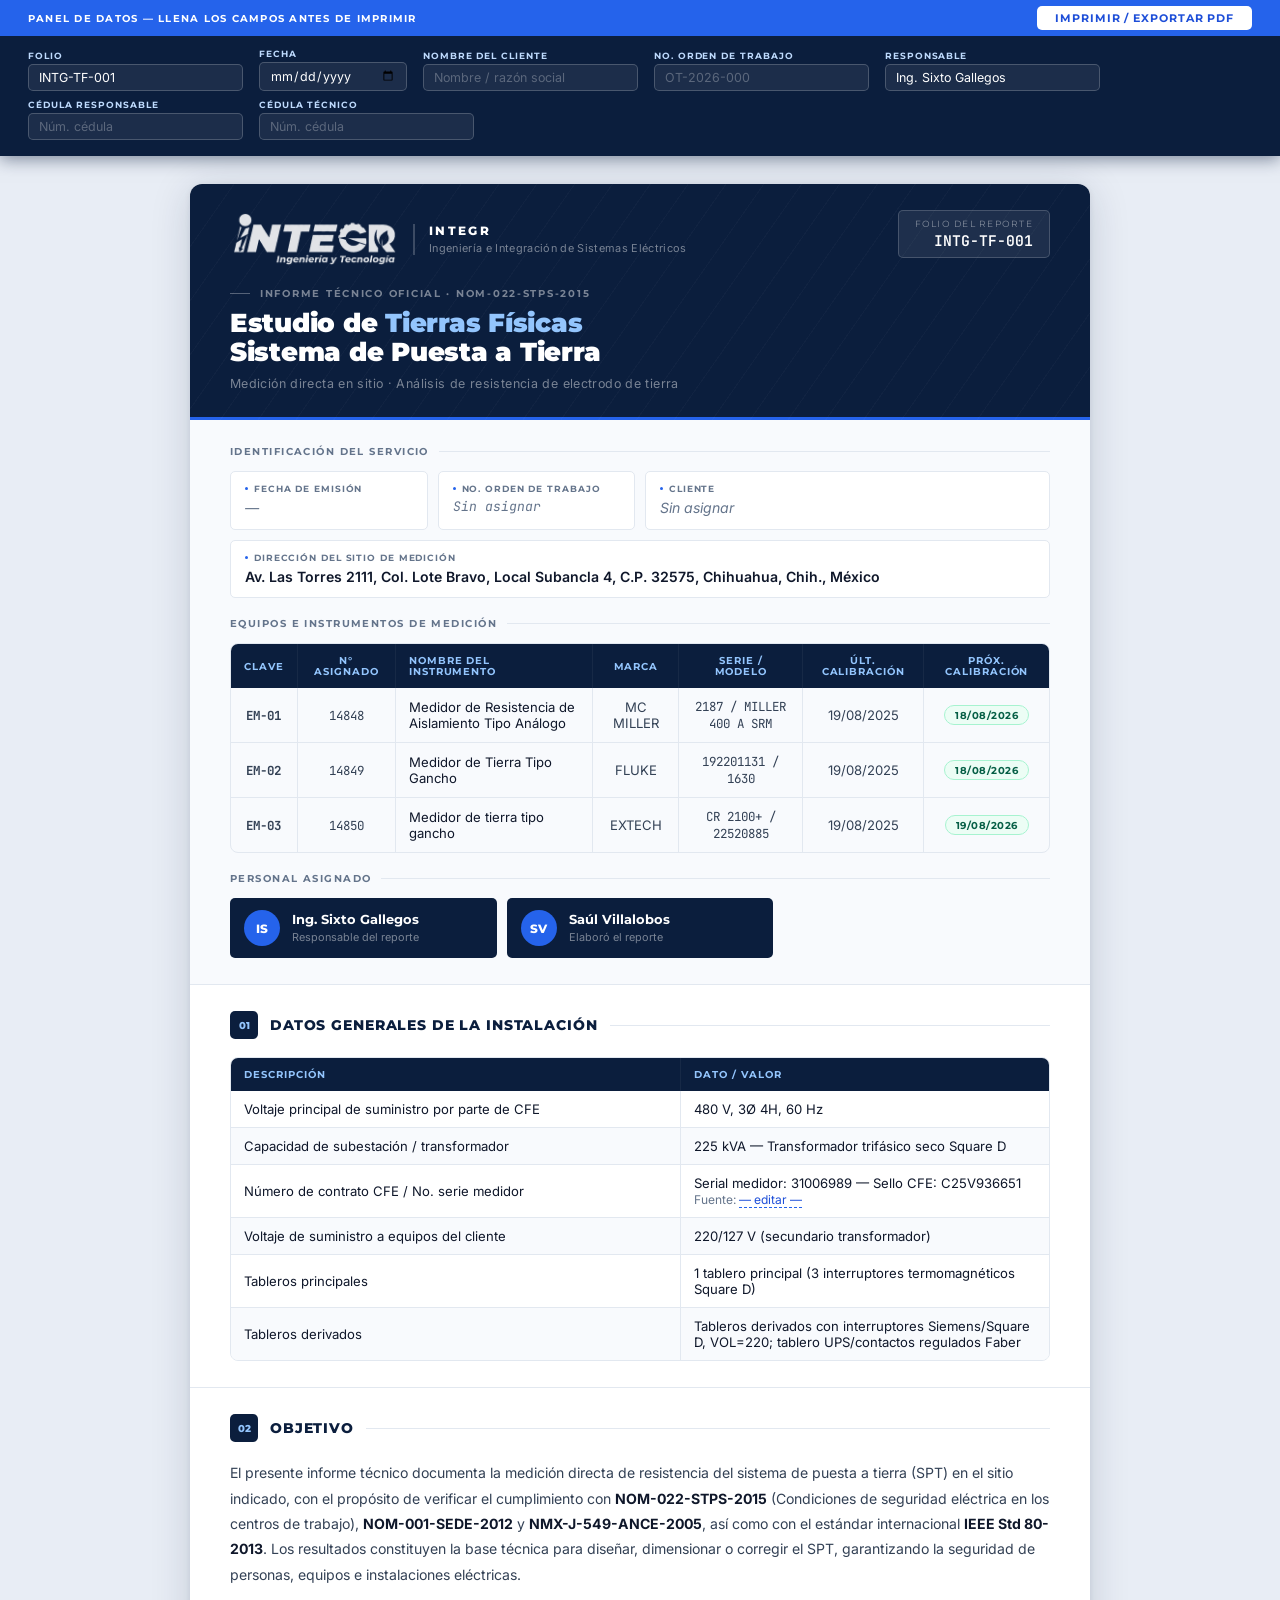
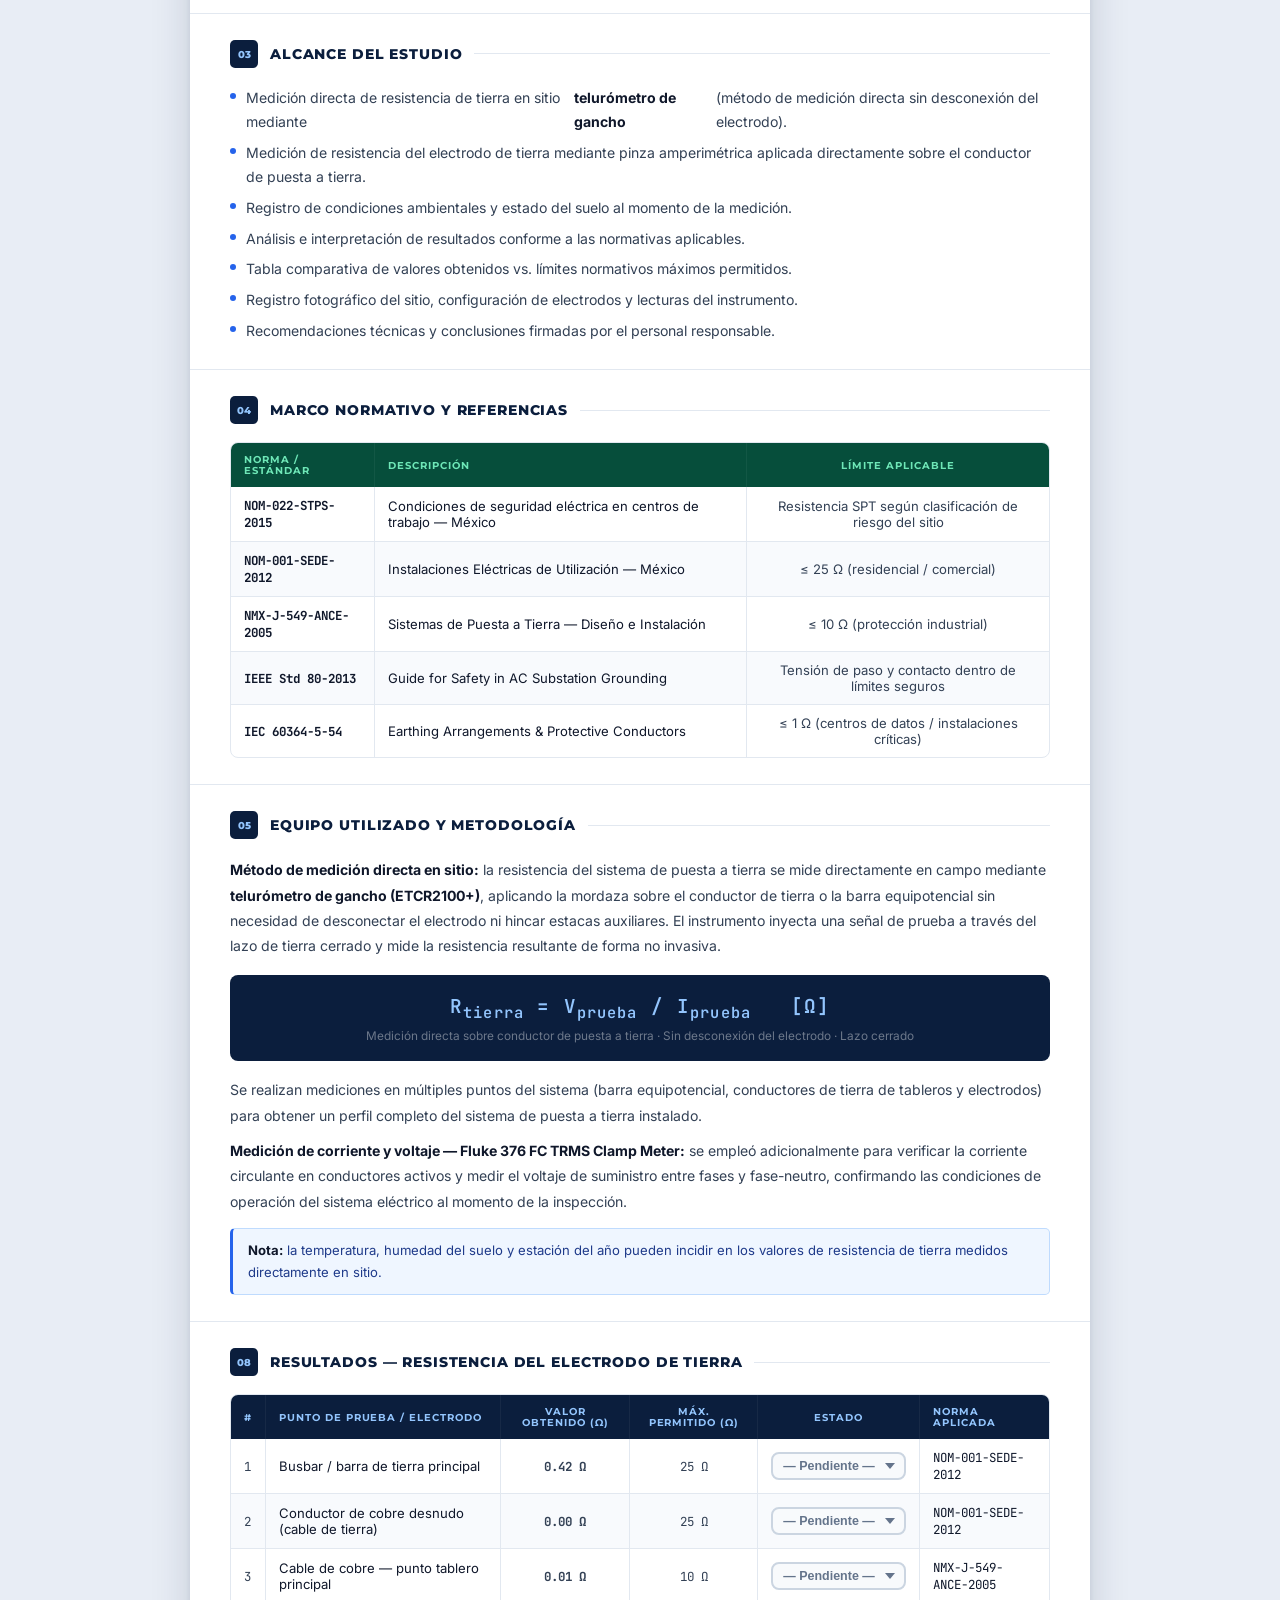
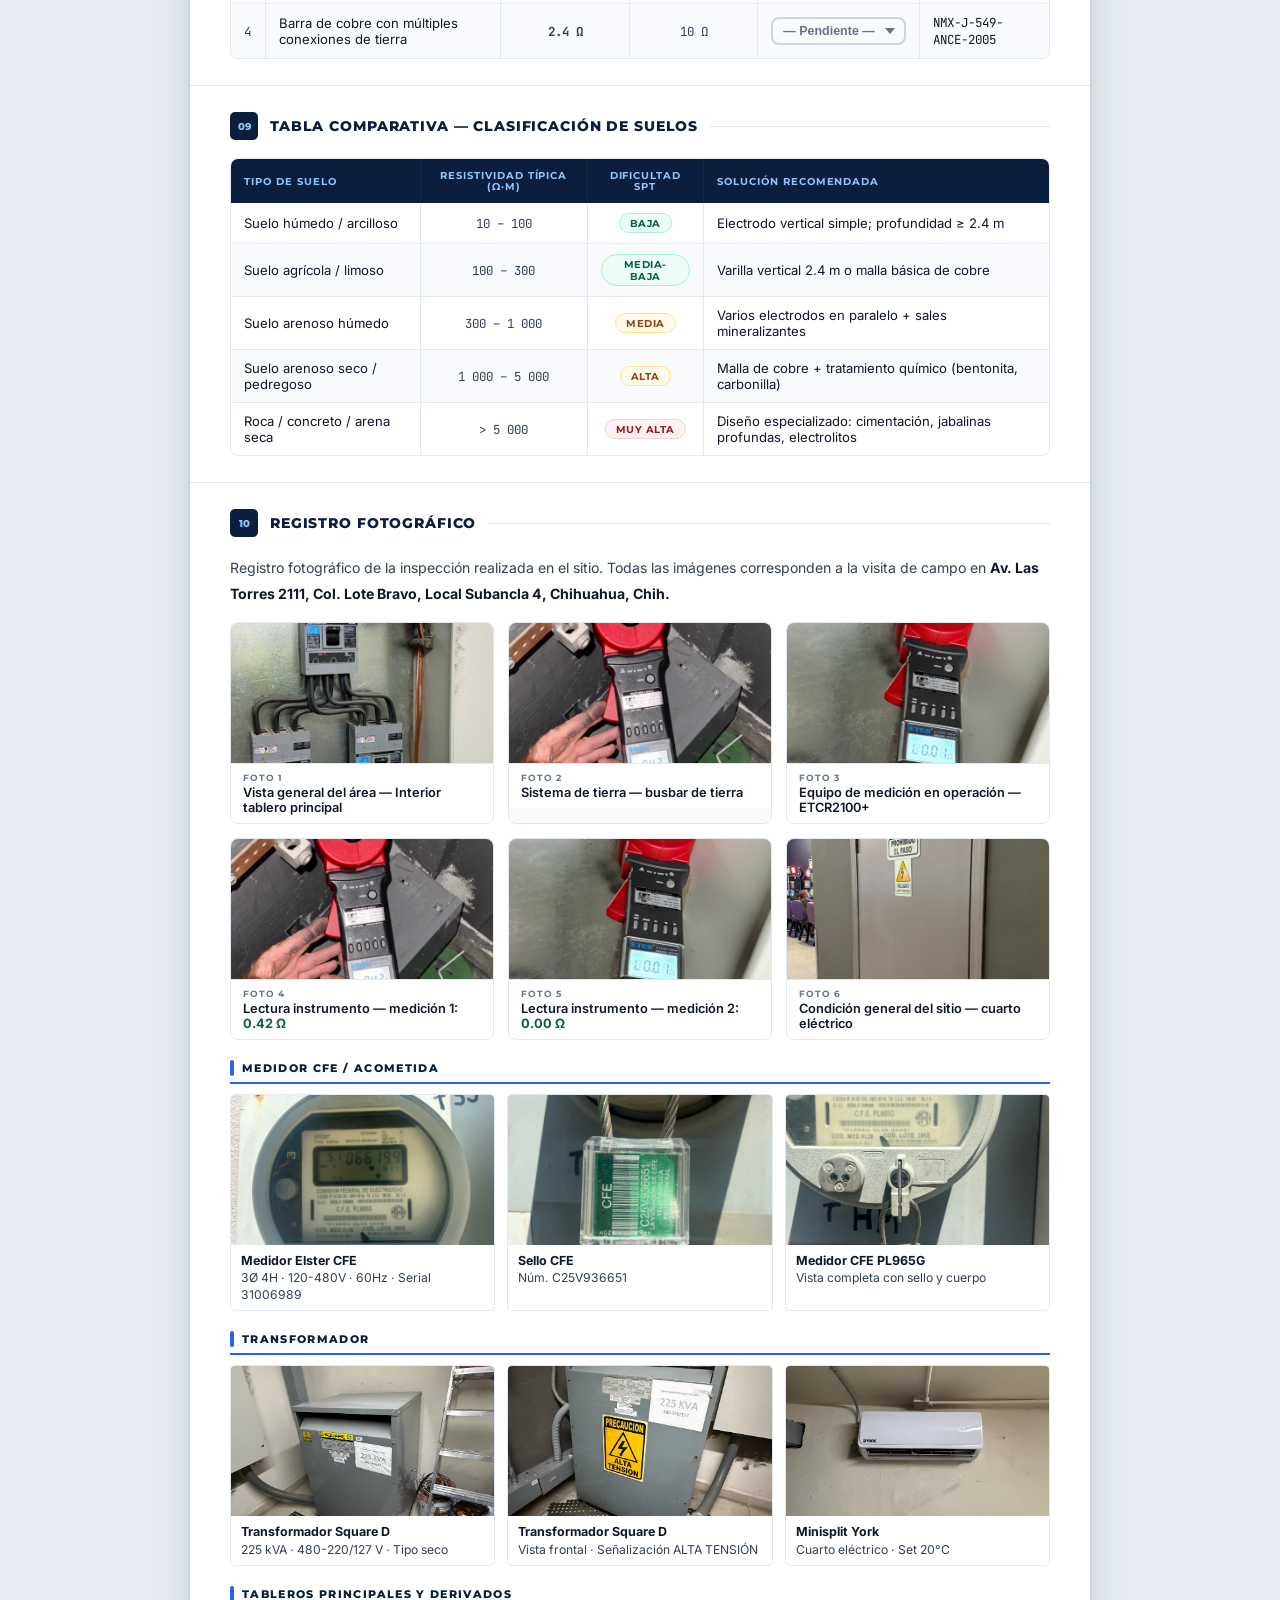
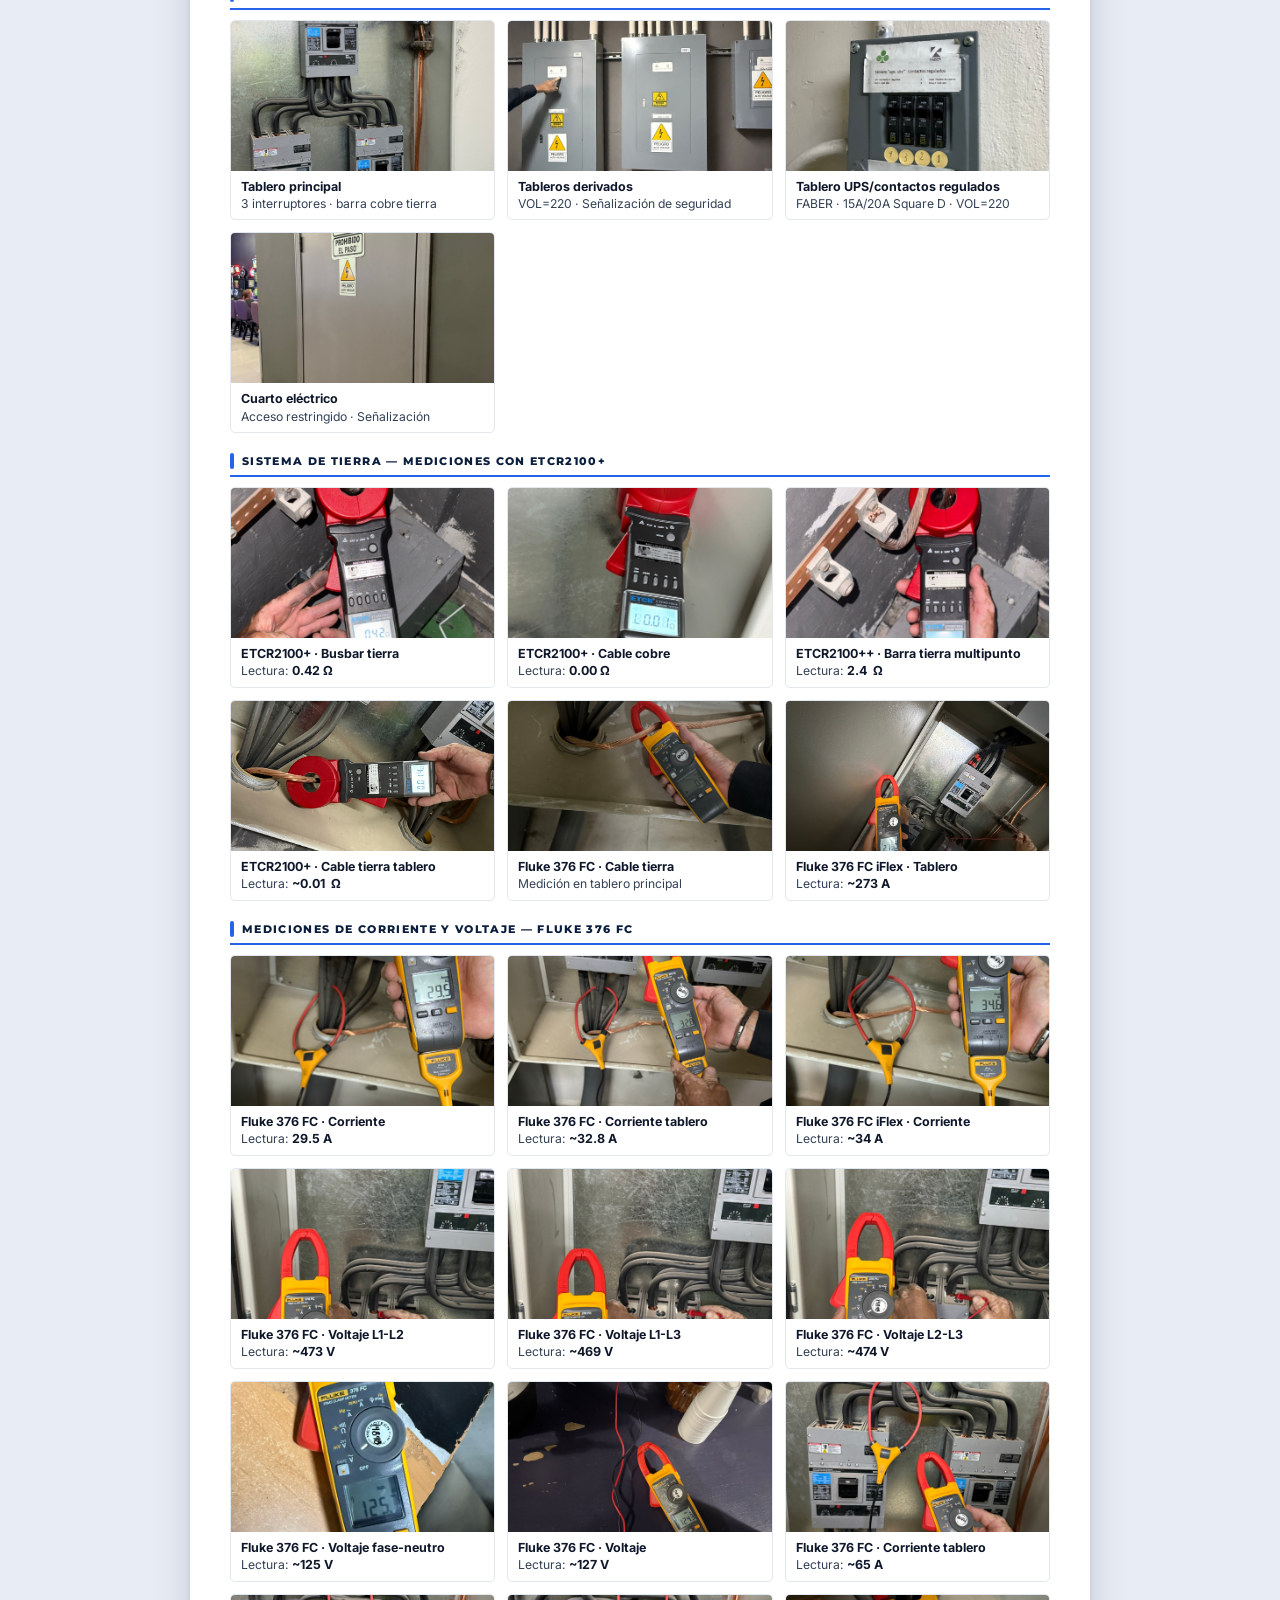
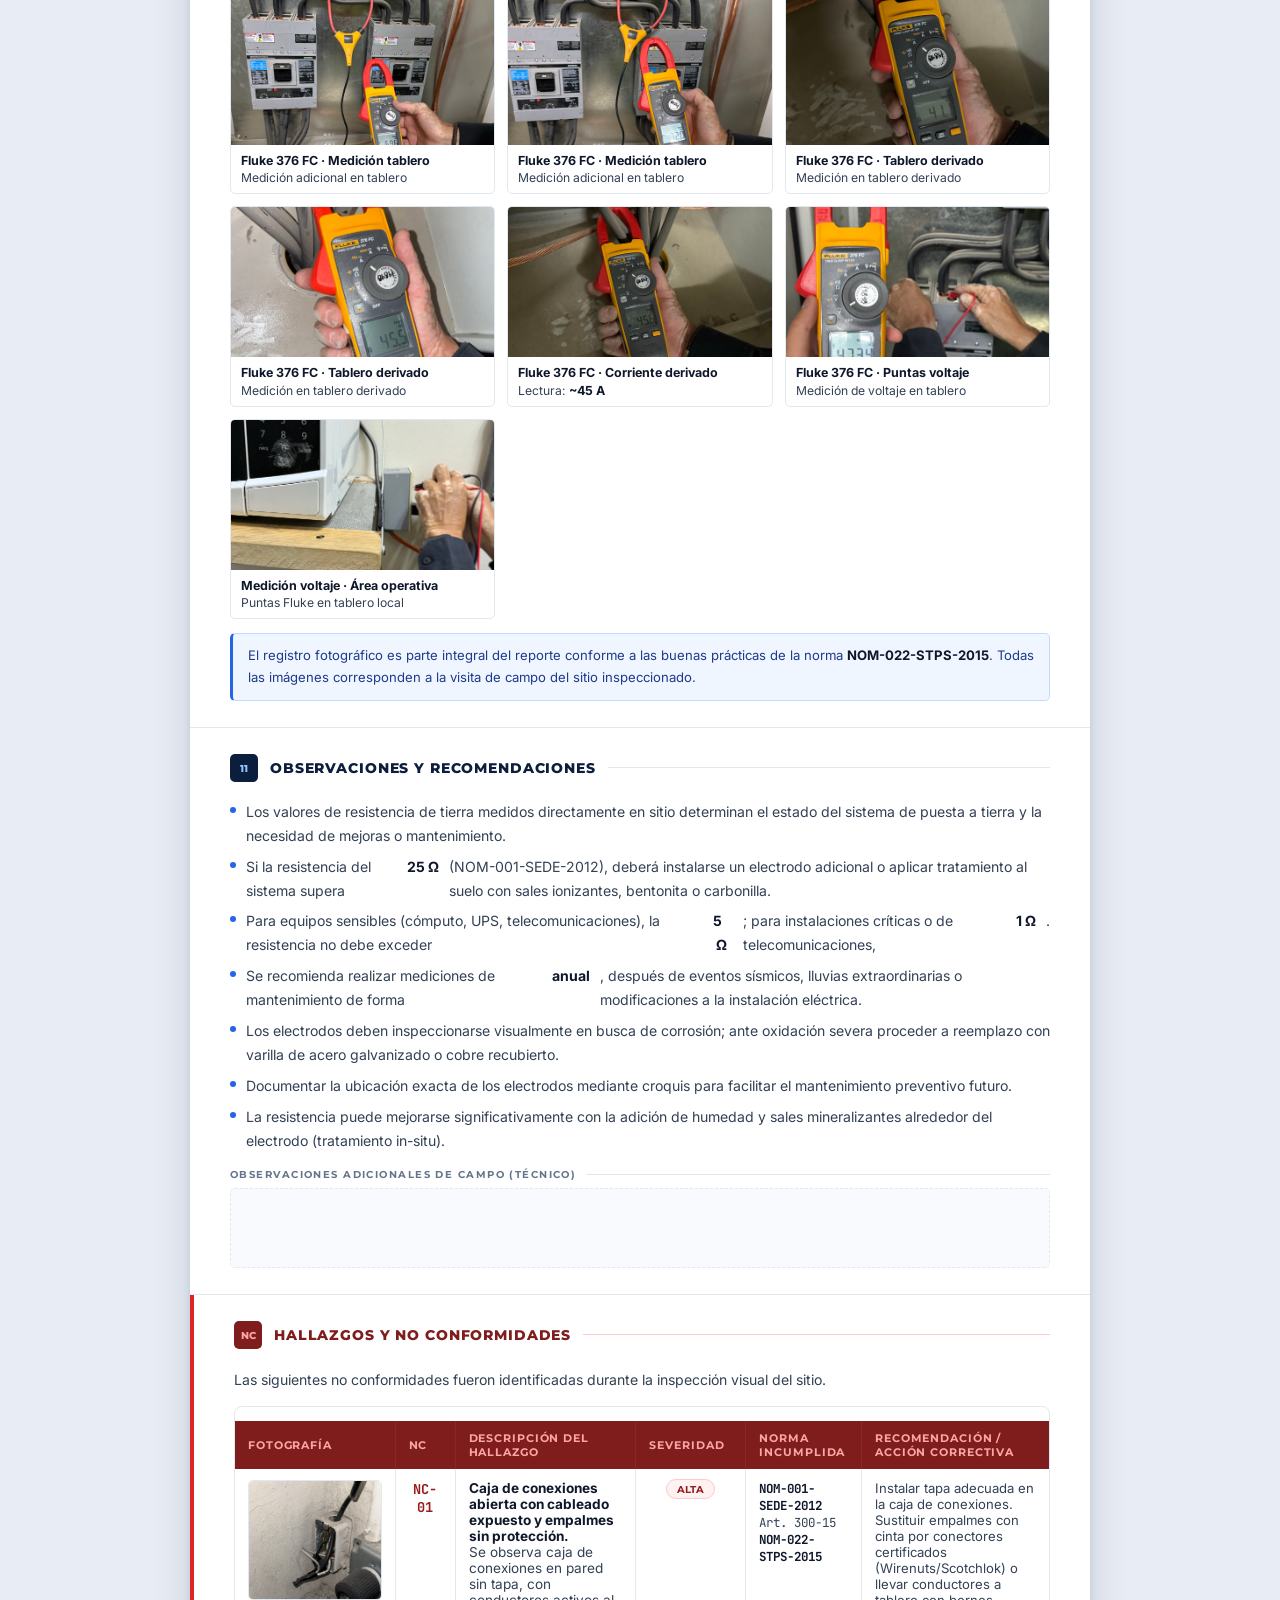
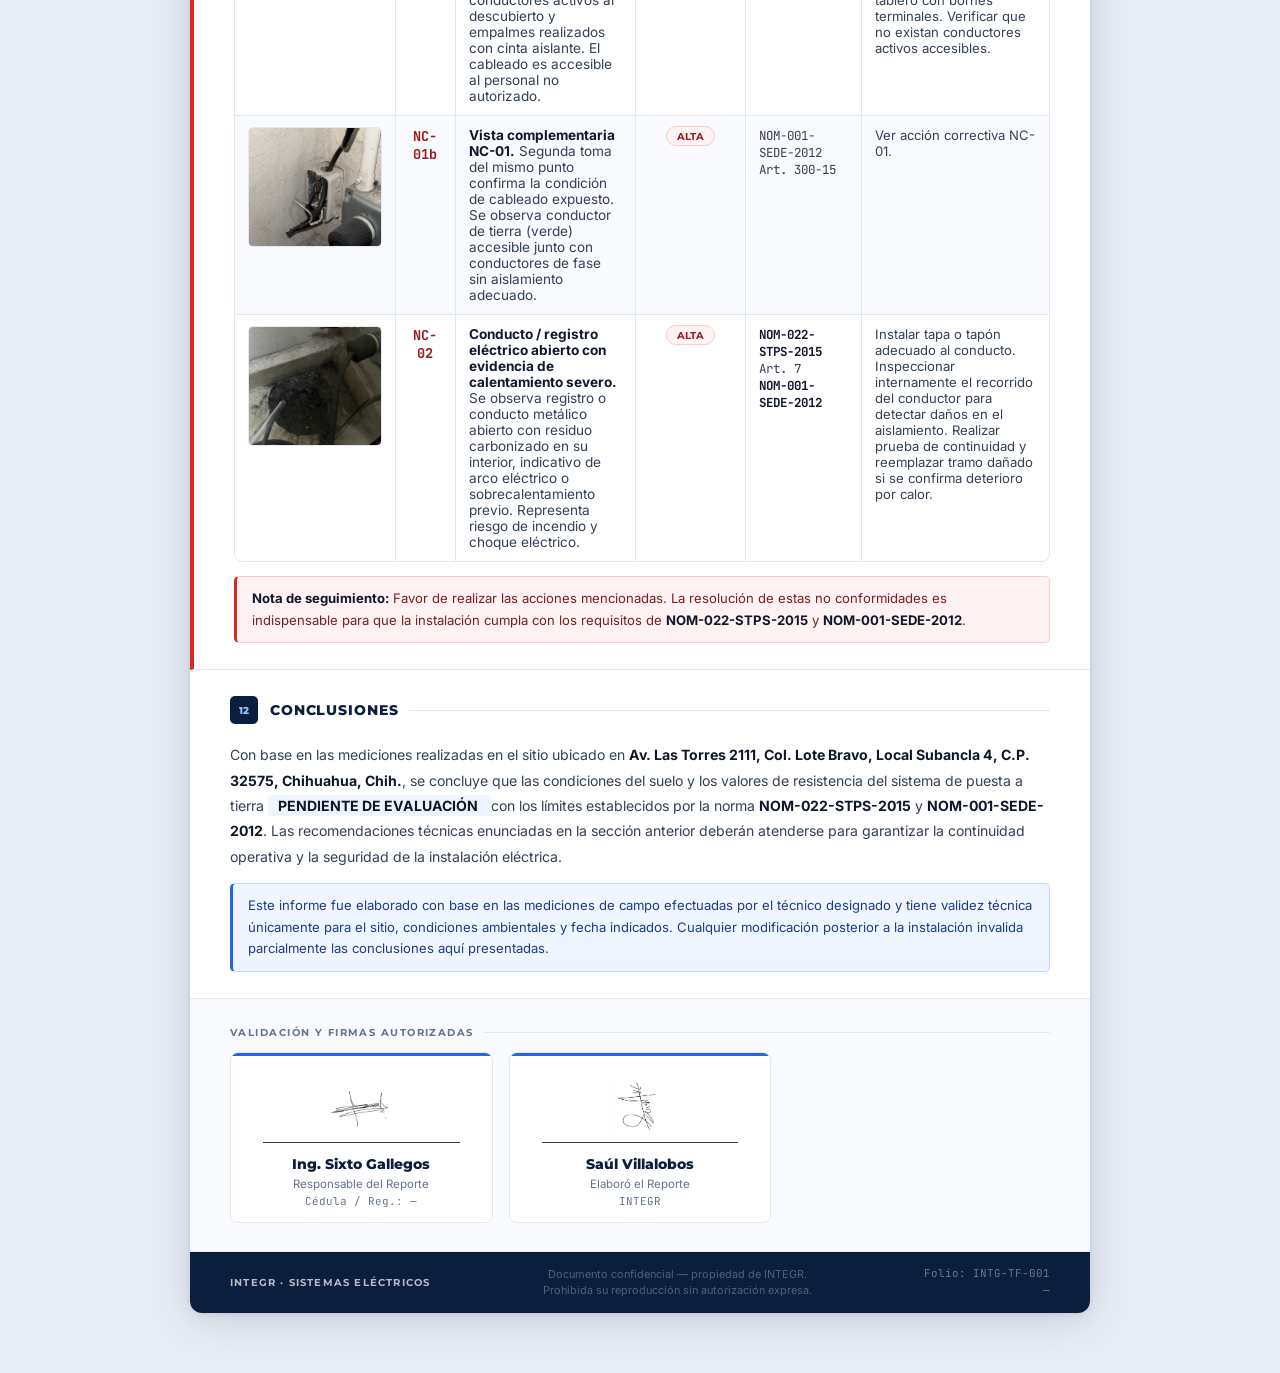
==== reporte_tierras/index.html @ ae34bbff "Subida inicial completa — Reporte Estudio de Tierras Físicas INTG-TF-001 Incluye HTML, CSS, JS, imág" ====
<!DOCTYPE html>
<html lang="es">

<head>
  <meta charset="UTF-8" />
  <meta name="viewport" content="width=device-width, initial-scale=1.0" />
  <title>Reporte — Estudio de Tierras Físicas · INTEGR</title>
  <link rel="preconnect" href="https://fonts.googleapis.com" />
  <link rel="preconnect" href="https://fonts.gstatic.com" crossorigin />
  <link
    href="https://fonts.googleapis.com/css2?family=Inter:wght@300;400;500;600;700&family=Montserrat:wght@500;600;700;800;900&family=JetBrains+Mono:wght@400;500;600&display=swap"
    rel="stylesheet" />

  <style>
    /* ══════════════════════════════════════
       VARIABLES
    ══════════════════════════════════════ */
    :root {
      --navy: #0B1E3D;
      --navy-mid: #152E55;
      --navy-soft: #1E3A6E;
      --blue: #1D4ED8;
      --blue-mid: #2563EB;
      --blue-light: #EFF6FF;
      --blue-border: #BFDBFE;
      --white: #FFFFFF;
      --off: #F8FAFD;
      --border: #E2E8F0;
      --slate: #64748B;
      --slate-dark: #475569;
      --text: #0F172A;
      --text-mid: #334155;
      --green: #065F46;
      --green-bg: #ECFDF5;
      --green-bd: #A7F3D0;
      --red: #991B1B;
      --red-bg: #FEF2F2;
      --red-bd: #FECACA;
      --amber: #92400E;
      --amber-bg: #FFFBEB;
      --amber-bd: #FDE68A;
      --r: 8px;
      --r-sm: 5px;
    }

    *,
    *::before,
    *::after {
      box-sizing: border-box;
      margin: 0;
      padding: 0;
    }

    body {
      font-family: 'Inter', system-ui, sans-serif;
      background: #E8EDF5;
      color: var(--text);
      -webkit-font-smoothing: antialiased;
    }

    /* ══════════════════════════════════════
       PANEL DE EDICIÓN
    ══════════════════════════════════════ */
    #editor-panel {
      background: var(--navy);
      position: sticky;
      top: 0;
      z-index: 200;
      box-shadow: 0 3px 16px rgba(11, 30, 61, .5);
    }

    .ep-bar {
      background: var(--blue-mid);
      padding: 6px 28px;
      display: flex;
      align-items: center;
      justify-content: space-between;
    }

    .ep-bar-label {
      font-family: 'Montserrat', sans-serif;
      font-size: .65rem;
      font-weight: 700;
      letter-spacing: .12em;
      text-transform: uppercase;
      color: #fff;
    }

    #btn-print {
      background: #fff;
      color: var(--blue);
      border: none;
      padding: 5px 18px;
      border-radius: var(--r-sm);
      cursor: pointer;
      font-family: 'Montserrat', sans-serif;
      font-weight: 700;
      font-size: .7rem;
      letter-spacing: .08em;
      text-transform: uppercase;
      transition: opacity .15s;
    }

    #btn-print:hover {
      opacity: .85;
    }

    .ep-body {
      padding: 12px 28px 16px;
      display: flex;
      flex-wrap: wrap;
      gap: 8px 16px;
      align-items: flex-end;
    }

    .ep-group {
      display: flex;
      flex-direction: column;
      gap: 3px;
    }

    .ep-group label {
      font-family: 'Montserrat', sans-serif;
      font-size: .58rem;
      font-weight: 700;
      letter-spacing: .1em;
      text-transform: uppercase;
      color: var(--blue-border);
    }

    .ep-group input,
    .ep-group select {
      background: rgba(255, 255, 255, .07);
      border: 1px solid rgba(255, 255, 255, .2);
      color: #fff;
      border-radius: var(--r-sm);
      padding: 5px 10px;
      font-family: 'Inter', sans-serif;
      font-size: .78rem;
      outline: none;
      transition: border-color .15s;
      min-width: 148px;
    }

    .ep-group input:focus {
      border-color: #93C5FD;
    }

    .ep-group input::placeholder {
      color: rgba(255, 255, 255, .28);
    }

    .ep-group select option {
      background: var(--navy);
      color: #fff;
    }

    /* ══════════════════════════════════════
       DOCUMENTO
    ══════════════════════════════════════ */
    #documento {
      max-width: 900px;
      margin: 28px auto 60px;
      background: var(--white);
      border-radius: 12px;
      box-shadow: 0 6px 40px rgba(11, 30, 61, .16), 0 1px 6px rgba(11, 30, 61, .08);
      overflow: hidden;
    }

    /* ══════════════════════════════════════
       HEADER
    ══════════════════════════════════════ */
    .doc-header {
      background: var(--navy);
      position: relative;
      overflow: hidden;
    }

    .doc-header::before {
      content: '';
      position: absolute;
      inset: 0;
      background-image: repeating-linear-gradient(-55deg, transparent, transparent 30px,
          rgba(255, 255, 255, .025) 30px, rgba(255, 255, 255, .025) 31px);
      pointer-events: none;
    }

    .hdr-top {
      padding: 26px 40px 0;
      display: flex;
      align-items: flex-start;
      justify-content: space-between;
      position: relative;
      z-index: 1;
    }

    .hdr-brand {
      display: flex;
      align-items: center;
      gap: 14px;
    }

    .hdr-brand img {
      height: 58px;
      object-fit: contain;
      filter: brightness(0) invert(1);
      opacity: .95;
    }

    .hdr-brand-text {
      border-left: 2px solid rgba(255, 255, 255, .2);
      padding-left: 14px;
    }

    .hdr-brand-name {
      font-family: 'Montserrat', sans-serif;
      font-size: .72rem;
      font-weight: 800;
      letter-spacing: .2em;
      text-transform: uppercase;
      color: #fff;
    }

    .hdr-brand-sub {
      font-size: .68rem;
      color: rgba(255, 255, 255, .45);
      margin-top: 3px;
      letter-spacing: .03em;
    }

    .hdr-meta {
      text-align: right;
    }

    .hdr-folio {
      background: rgba(255, 255, 255, .08);
      border: 1px solid rgba(255, 255, 255, .18);
      border-radius: var(--r-sm);
      padding: 7px 16px;
      display: inline-block;
    }

    .hdr-folio-lbl {
      font-family: 'Montserrat', sans-serif;
      font-size: .56rem;
      letter-spacing: .14em;
      text-transform: uppercase;
      color: rgba(255, 255, 255, .45);
    }

    .hdr-folio-val {
      font-family: 'JetBrains Mono', monospace;
      font-size: .92rem;
      font-weight: 600;
      color: #fff;
      margin-top: 2px;
    }

    .hdr-title-wrap {
      padding: 20px 40px 26px;
      position: relative;
      z-index: 1;
    }

    .hdr-eyebrow {
      font-family: 'Montserrat', sans-serif;
      font-size: .6rem;
      font-weight: 700;
      letter-spacing: .18em;
      text-transform: uppercase;
      color: rgba(255, 255, 255, .45);
      margin-bottom: 9px;
      display: flex;
      align-items: center;
      gap: 10px;
    }

    .hdr-eyebrow::before {
      content: '';
      display: inline-block;
      width: 20px;
      height: 1px;
      background: rgba(255, 255, 255, .3);
    }

    .hdr-title {
      font-family: 'Montserrat', sans-serif;
      font-size: 1.6rem;
      font-weight: 900;
      color: #fff;
      line-height: 1.15;
      letter-spacing: -.01em;
    }

    .hdr-title span {
      color: #93C5FD;
    }

    .hdr-subtitle {
      font-size: .78rem;
      color: rgba(255, 255, 255, .45);
      margin-top: 9px;
      letter-spacing: .03em;
    }

    .hdr-accent-bar {
      height: 3px;
      background: var(--blue-mid);
    }

    /* ══════════════════════════════════════
       FICHA HELPER
    ══════════════════════════════════════ */
    .section-lbl {
      font-family: 'Montserrat', sans-serif;
      font-size: .6rem;
      font-weight: 700;
      letter-spacing: .15em;
      text-transform: uppercase;
      color: var(--slate);
      margin-bottom: 14px;
      display: flex;
      align-items: center;
      gap: 10px;
    }

    .section-lbl::after {
      content: '';
      flex: 1;
      height: 1px;
      background: var(--border);
    }

    .ficha-section {
      background: var(--off);
      border-bottom: 1px solid var(--border);
      padding: 26px 40px;
    }

    .grid-auto {
      display: grid;
      gap: 10px;
    }

    .grid-auto.c2 {
      grid-template-columns: repeat(2, 1fr);
    }

    .grid-auto.c3 {
      grid-template-columns: repeat(3, 1fr);
    }

    .grid-auto.c4 {
      grid-template-columns: repeat(4, 1fr);
    }

    .span2 {
      grid-column: span 2;
    }

    .span3 {
      grid-column: span 3;
    }

    .span4 {
      grid-column: span 4;
    }

    .info-card {
      background: var(--white);
      border: 1px solid var(--border);
      border-radius: var(--r-sm);
      padding: 11px 14px;
    }

    .ic-label {
      font-family: 'Montserrat', sans-serif;
      font-size: .56rem;
      font-weight: 700;
      letter-spacing: .1em;
      text-transform: uppercase;
      color: var(--slate);
      margin-bottom: 4px;
      display: flex;
      align-items: center;
      gap: 6px;
    }

    .ic-label::before {
      content: '';
      width: 3px;
      height: 3px;
      border-radius: 50%;
      background: var(--blue-mid);
      display: inline-block;
    }

    .ic-val {
      font-size: .88rem;
      font-weight: 600;
      color: var(--text);
      line-height: 1.4;
    }

    .ic-val.empty {
      color: var(--slate);
      font-weight: 400;
      font-style: italic;
    }

    .ic-val.mono {
      font-family: 'JetBrains Mono', monospace;
      font-size: .82rem;
    }

    /* Personas */
    .people-grid {
      display: grid;
      grid-template-columns: repeat(3, 1fr);
      gap: 10px;
    }

    .person-card {
      background: var(--navy);
      border-radius: var(--r-sm);
      padding: 12px 14px;
      display: flex;
      align-items: center;
      gap: 12px;
    }

    .p-avatar {
      width: 36px;
      height: 36px;
      border-radius: 50%;
      background: var(--blue-mid);
      display: flex;
      align-items: center;
      justify-content: center;
      font-family: 'Montserrat', sans-serif;
      font-size: .78rem;
      font-weight: 800;
      color: #fff;
      flex-shrink: 0;
    }

    .p-name {
      font-family: 'Montserrat', sans-serif;
      font-size: .8rem;
      font-weight: 700;
      color: #fff;
    }

    .p-role {
      font-size: .68rem;
      color: rgba(255, 255, 255, .45);
      margin-top: 3px;
    }

    /* ══════════════════════════════════════
       CONTENIDO — SECCIONES
    ══════════════════════════════════════ */
    .sec {
      padding: 26px 40px;
      border-bottom: 1px solid var(--border);
    }

    .sec-head {
      display: flex;
      align-items: center;
      gap: 12px;
      margin-bottom: 18px;
    }

    .sec-num {
      background: var(--navy);
      color: #93C5FD;
      font-family: 'Montserrat', sans-serif;
      font-size: .62rem;
      font-weight: 800;
      width: 28px;
      height: 28px;
      border-radius: var(--r-sm);
      display: flex;
      align-items: center;
      justify-content: center;
      flex-shrink: 0;
    }

    .sec-title {
      font-family: 'Montserrat', sans-serif;
      font-size: .9rem;
      font-weight: 800;
      letter-spacing: .06em;
      text-transform: uppercase;
      color: var(--navy);
    }

    .sec-rule {
      flex: 1;
      height: 1px;
      background: var(--border);
    }

    .sec p {
      font-size: .88rem;
      line-height: 1.8;
      color: var(--text-mid);
    }

    .sec p+p {
      margin-top: 10px;
    }

    .sec strong {
      color: var(--text);
    }

    ul.check {
      list-style: none;
      padding: 0;
      display: flex;
      flex-direction: column;
      gap: 7px;
    }

    ul.check li {
      font-size: .88rem;
      line-height: 1.7;
      color: var(--text-mid);
      display: flex;
      gap: 10px;
      align-items: flex-start;
    }

    ul.check li::before {
      content: '';
      display: inline-block;
      width: 6px;
      height: 6px;
      border-radius: 50%;
      background: var(--blue-mid);
      margin-top: 7px;
      flex-shrink: 0;
    }

    /* Nota */
    .nota {
      background: var(--blue-light);
      border: 1px solid var(--blue-border);
      border-left: 3px solid var(--blue-mid);
      border-radius: var(--r-sm);
      padding: 11px 15px;
      margin-top: 14px;
      font-size: .82rem;
      line-height: 1.65;
      color: #1E3A8A;
    }

    /* Fórmula */
    .formula-block {
      background: var(--navy);
      border-radius: var(--r);
      padding: 18px 28px;
      margin: 16px 0;
      text-align: center;
    }

    .formula-txt {
      font-family: 'JetBrains Mono', monospace;
      font-size: 1.2rem;
      font-weight: 600;
      color: #93C5FD;
      letter-spacing: .06em;
    }

    .formula-sub {
      font-size: .74rem;
      color: rgba(255, 255, 255, .4);
      margin-top: 7px;
    }

    /* Specs grid */
    .specs-grid {
      display: grid;
      grid-template-columns: repeat(3, 1fr);
      gap: 10px;
      margin-top: 14px;
    }

    .spec-box {
      background: var(--off);
      border: 1px solid var(--border);
      border-radius: var(--r-sm);
      padding: 10px 13px;
    }

    .sb-lbl {
      font-family: 'Montserrat', sans-serif;
      font-size: .56rem;
      font-weight: 700;
      letter-spacing: .1em;
      text-transform: uppercase;
      color: var(--slate);
    }

    .sb-val {
      font-size: .83rem;
      font-weight: 600;
      color: var(--text);
      margin-top: 4px;
    }

    .sb-val.mono {
      font-family: 'JetBrains Mono', monospace;
      font-size: .78rem;
    }

    .sb-val.empty {
      color: var(--slate);
      font-style: italic;
      font-weight: 400;
    }

    /* Condiciones campo */
    .cond-grid {
      display: grid;
      grid-template-columns: repeat(4, 1fr);
      gap: 10px;
    }

    .cond-card {
      background: var(--off);
      border: 1px solid var(--border);
      border-radius: var(--r-sm);
      padding: 11px 14px;
    }

    .cond-lbl {
      font-family: 'Montserrat', sans-serif;
      font-size: .56rem;
      font-weight: 700;
      letter-spacing: .1em;
      text-transform: uppercase;
      color: var(--slate);
      margin-bottom: 4px;
    }

    .cond-val {
      font-size: .88rem;
      font-weight: 600;
      color: var(--text);
      min-height: 22px;
    }

    .cond-val.empty {
      color: var(--slate);
      font-style: italic;
      font-weight: 400;
    }

    /* ══════════════════════════════════════
       TABLAS
    ══════════════════════════════════════ */
    .tbl-wrap {
      overflow-x: auto;
      border-radius: var(--r);
      border: 1px solid var(--border);
      margin-top: 14px;
    }

    table {
      width: 100%;
      border-collapse: collapse;
      font-size: .82rem;
    }

    thead tr {
      background: var(--navy);
    }

    thead th {
      font-family: 'Montserrat', sans-serif;
      font-size: .6rem;
      font-weight: 700;
      letter-spacing: .1em;
      text-transform: uppercase;
      color: #93C5FD;
      padding: 11px 13px;
      text-align: center;
      border-right: 1px solid rgba(255, 255, 255, .05);
    }

    thead th:last-child {
      border-right: none;
    }

    thead th.l {
      text-align: left;
    }

    tbody tr {
      border-bottom: 1px solid var(--border);
      transition: background .12s;
    }

    tbody tr:last-child {
      border-bottom: none;
    }

    tbody tr:nth-child(even) {
      background: var(--off);
    }

    tbody tr:hover {
      background: #EEF4FF;
    }

    tbody td {
      padding: 10px 13px;
      text-align: center;
      color: var(--text-mid);
      border-right: 1px solid var(--border);
    }

    tbody td:last-child {
      border-right: none;
    }

    tbody td.l {
      text-align: left;
      color: var(--text);
    }

    tbody td.mono {
      font-family: 'JetBrains Mono', monospace;
      font-size: .78rem;
    }

    /* tabla verde (normas) */
    .t-green thead tr {
      background: #064E3B;
    }

    .t-green thead th {
      color: #6EE7B7;
    }

    /* Badges */
    .badge {
      display: inline-flex;
      align-items: center;
      gap: 4px;
      padding: 3px 10px;
      border-radius: 99px;
      font-family: 'Montserrat', sans-serif;
      font-size: .62rem;
      font-weight: 700;
      letter-spacing: .05em;
      text-transform: uppercase;
      border-width: 1px;
      border-style: solid;
    }

    .b-ok {
      background: var(--green-bg);
      color: var(--green);
      border-color: var(--green-bd);
    }

    .b-mal {
      background: var(--red-bg);
      color: var(--red);
      border-color: var(--red-bd);
    }

    .b-wait {
      background: var(--amber-bg);
      color: var(--amber);
      border-color: var(--amber-bd);
    }

    /* ── Selector Cumple/No Cumple ── */
    .sel-estado {
      appearance: none;
      -webkit-appearance: none;
      border: 2px solid #CBD5E1;
      border-radius: 8px;
      padding: 5px 28px 5px 10px;
      font-size: 0.78rem;
      font-weight: 700;
      cursor: pointer;
      background-image: url("data:image/svg+xml,%3Csvg xmlns='http://www.w3.org/2000/svg' width='10' height='6'%3E%3Cpath d='M0 0l5 6 5-6z' fill='%2364748B'/%3E%3C/svg%3E");
      background-repeat: no-repeat;
      background-position: right 9px center;
      background-color: #F8FAFC;
      color: #64748B;
      transition: background-color .2s, border-color .2s, color .2s;
      width: 135px;
    }

    .sel-estado.s-ok {
      background-color: var(--green-bg);
      border-color: var(--green-bd);
      color: var(--green);
    }

    .sel-estado.s-mal {
      background-color: var(--red-bg);
      border-color: var(--red-bd);
      color: var(--red);
    }

    @media print {
      .sel-estado {
        display: none;
      }

      .sel-print-badge {
        display: inline-flex !important;
      }
    }

    /* ── Banner de cumplimiento ── */
    @keyframes cb-slide {
      from {
        opacity: 0;
        transform: translateY(18px);
      }

      to {
        opacity: 1;
        transform: translateY(0);
      }
    }

    #cumplimiento-banner {
      display: none;
      margin-top: 28px;
      border-radius: 14px;
      overflow: hidden;
      box-shadow: 0 4px 24px rgba(22, 163, 74, .18);
      animation: cb-slide .45s ease;
    }

    .cb-bar {
      height: 7px;
      background: linear-gradient(90deg, #16A34A 0%, #4ADE80 100%);
    }

    .cb-body {
      display: flex;
      align-items: center;
      gap: 18px;
      padding: 20px 24px;
      background: linear-gradient(135deg, #F0FDF4 0%, #DCFCE7 100%);
      border: 1.5px solid #BBF7D0;
      border-top: none;
      border-radius: 0 0 14px 14px;
      flex-wrap: wrap;
    }

    .cb-icon svg {
      width: 40px;
      height: 40px;
    }

    .cb-text {
      flex: 1;
      min-width: 200px;
    }

    .cb-title {
      font-size: 1.05rem;
      font-weight: 800;
      color: #15803D;
      letter-spacing: -.2px;
    }

    .cb-sub {
      font-size: 0.8rem;
      color: #166534;
      margin-top: 3px;
    }

    .cb-normas {
      display: flex;
      gap: 8px;
      flex-wrap: wrap;
      margin-top: 4px;
    }

    .cb-norma-tag {
      font-size: 0.72rem;
      font-weight: 700;
      background: #BBF7D0;
      color: #166534;
      border: 1px solid #86EFAC;
      border-radius: 20px;
      padding: 2px 10px;
    }

    /* ══════════════════════════════════════
       VALORES SUGERIDOS (de foto — confirmar)
    ══════════════════════════════════════ */
    .sugerido {
      background: #FFFBEB;
      border-bottom: 2px solid #F59E0B;
      position: relative;
    }

    .sugerido-label {
      display: inline-flex;
      align-items: center;
      gap: 4px;
      font-family: 'Montserrat', sans-serif;
      font-size: .58rem;
      font-weight: 700;
      letter-spacing: .07em;
      color: #92400E;
      background: #FDE68A;
      border: 1px solid #F59E0B;
      border-radius: 3px;
      padding: 1px 6px;
      margin-left: 6px;
      white-space: nowrap;
    }

    /* ══════════════════════════════════════
       NO CONFORMIDADES
    ══════════════════════════════════════ */
    .nc-table {
      width: 100%;
      border-collapse: collapse;
      margin-top: 14px;
    }

    .nc-table thead tr {
      background: #7F1D1D;
    }

    .nc-table thead th {
      color: #FCA5A5;
      padding: 10px 13px;
      text-align: left;
      font-family: 'Montserrat', sans-serif;
      font-size: .7rem;
      font-weight: 700;
      letter-spacing: .08em;
      text-transform: uppercase;
    }

    .nc-table tbody td {
      padding: 11px 13px;
      border-bottom: 1px solid var(--border);
      vertical-align: top;
      font-size: .85rem;
      color: var(--text-mid);
    }

    .nc-table tbody tr:last-child td {
      border-bottom: none;
    }

    .nc-table tbody tr:nth-child(even) {
      background: var(--off);
    }

    .nc-foto {
      width: 160px;
    }

    .nc-foto img {
      width: 100%;
      height: 120px;
      object-fit: cover;
      border-radius: var(--r-sm);
      border: 1px solid var(--border);
    }

    .badge-alta {
      background: #FEF2F2;
      color: #991B1B;
      border: 1px solid #FECACA;
      padding: 3px 10px;
      border-radius: 99px;
      font-family: 'Montserrat', sans-serif;
      font-size: .62rem;
      font-weight: 700;
      text-transform: uppercase;
      white-space: nowrap;
    }

    .badge-media {
      background: #FFFBEB;
      color: #92400E;
      border: 1px solid #FDE68A;
      padding: 3px 10px;
      border-radius: 99px;
      font-family: 'Montserrat', sans-serif;
      font-size: .62rem;
      font-weight: 700;
      text-transform: uppercase;
      white-space: nowrap;
    }

    .badge-baja {
      background: #FEFCE8;
      color: #713F12;
      border: 1px solid #FEF08A;
      padding: 3px 10px;
      border-radius: 99px;
      font-family: 'Montserrat', sans-serif;
      font-size: .62rem;
      font-weight: 700;
      text-transform: uppercase;
      white-space: nowrap;
    }

    /* ══════════════════════════════════════
       GALERÍA AMPLIADA
    ══════════════════════════════════════ */
    .galeria-cat-titulo {
      font-family: 'Montserrat', sans-serif;
      font-size: .7rem;
      font-weight: 800;
      letter-spacing: .12em;
      text-transform: uppercase;
      color: var(--navy);
      margin: 20px 0 10px;
      padding-bottom: 6px;
      border-bottom: 2px solid var(--blue-mid);
      display: flex;
      align-items: center;
      gap: 8px;
    }

    .galeria-cat-titulo::before {
      content: '';
      width: 4px;
      height: 16px;
      background: var(--blue-mid);
      border-radius: 2px;
      display: inline-block;
    }

    .galeria-grid {
      display: grid;
      grid-template-columns: repeat(3, 1fr);
      gap: 12px;
      margin-top: 0;
    }

    .galeria-item {
      border-radius: var(--r-sm);
      overflow: hidden;
      border: 1px solid var(--border);
      background: var(--white);
    }

    .galeria-item img {
      width: 100%;
      height: 150px;
      object-fit: cover;
      display: block;
    }

    .galeria-caption {
      padding: 7px 10px;
      font-size: .76rem;
      color: var(--text-mid);
      line-height: 1.4;
    }

    .galeria-caption strong {
      color: var(--text);
      font-size: .78rem;
    }

    /* ══════════════════════════════════════
       SECCIÓN DE FOTOGRAFÍAS
    ══════════════════════════════════════ */
    .photo-grid {
      display: grid;
      grid-template-columns: repeat(3, 1fr);
      gap: 14px;
      margin-top: 14px;
    }

    .photo-slot {
      border: 1.5px dashed var(--border);
      border-radius: var(--r);
      overflow: hidden;
      background: var(--off);
      min-height: 170px;
      display: flex;
      flex-direction: column;
      position: relative;
      transition: border-color .15s;
    }

    .photo-slot:hover {
      border-color: var(--blue-mid);
    }

    .photo-slot input[type="file"] {
      position: absolute;
      inset: 0;
      opacity: 0;
      cursor: pointer;
      z-index: 2;
      width: 100%;
      height: 100%;
    }

    .photo-preview {
      width: 100%;
      height: 140px;
      object-fit: cover;
      display: none;
      flex-shrink: 0;
    }

    .photo-placeholder {
      flex: 1;
      display: flex;
      flex-direction: column;
      align-items: center;
      justify-content: center;
      gap: 6px;
      padding: 16px;
    }

    .photo-placeholder svg {
      width: 32px;
      height: 32px;
      opacity: .35;
    }

    .photo-placeholder .ph-hint {
      font-size: .72rem;
      color: var(--slate);
      text-align: center;
      line-height: 1.4;
    }

    .photo-caption {
      padding: 8px 12px;
      background: var(--white);
      border-top: 1px solid var(--border);
      z-index: 1;
    }

    .photo-caption .pc-num {
      font-family: 'Montserrat', sans-serif;
      font-size: .56rem;
      font-weight: 700;
      letter-spacing: .1em;
      text-transform: uppercase;
      color: var(--slate);
    }

    .photo-caption .pc-label {
      font-size: .8rem;
      font-weight: 600;
      color: var(--text);
      margin-top: 2px;
    }

    /* ══════════════════════════════════════
       FIRMAS
    ══════════════════════════════════════ */
    .firma-section {
      padding: 28px 40px;
      background: var(--off);
      border-bottom: 1px solid var(--border);
    }

    .firma-grid {
      display: grid;
      grid-template-columns: repeat(3, 1fr);
      gap: 16px;
      margin-top: 14px;
    }

    .firma-card {
      background: var(--white);
      border: 1px solid var(--border);
      border-radius: var(--r);
      padding: 18px 16px 14px;
      text-align: center;
      position: relative;
      overflow: hidden;
    }

    .firma-card::after {
      content: '';
      position: absolute;
      top: 0;
      left: 0;
      right: 0;
      height: 3px;
      background: var(--blue-mid);
    }

    .firma-space {
      height: 72px;
      border-bottom: 1.5px solid var(--text-mid);
      margin: 0 16px 12px;
      display: flex;
      align-items: flex-end;
      justify-content: center;
      padding-bottom: 6px;
    }

    .firma-space img {
      max-height: 62px;
      max-width: 100%;
      object-fit: contain;
    }

    /* Encabezado de página — visible solo en impresión */
    .print-page-header {
      display: none;
    }

    .firma-nombre {
      font-family: 'Montserrat', sans-serif;
      font-size: .88rem;
      font-weight: 800;
      color: var(--navy);
    }

    .firma-cargo {
      font-size: .72rem;
      color: var(--slate);
      margin-top: 4px;
    }

    .firma-ced {
      font-family: 'JetBrains Mono', monospace;
      font-size: .68rem;
      color: var(--slate);
      margin-top: 3px;
    }

    /* ══════════════════════════════════════
       FOOTER
    ══════════════════════════════════════ */
    .doc-footer {
      background: var(--navy);
      padding: 13px 40px;
      display: flex;
      align-items: center;
      justify-content: space-between;
      gap: 12px;
    }

    .df-l {
      font-family: 'Montserrat', sans-serif;
      font-size: .62rem;
      font-weight: 700;
      letter-spacing: .12em;
      text-transform: uppercase;
      color: rgba(255, 255, 255, .7);
    }

    .df-c {
      font-size: .68rem;
      color: rgba(255, 255, 255, .3);
      text-align: center;
      line-height: 1.5;
    }

    .df-r {
      font-family: 'JetBrains Mono', monospace;
      font-size: .68rem;
      color: rgba(255, 255, 255, .4);
      text-align: right;
      line-height: 1.6;
    }

    /* ══════════════════════════════════════
       IMPRESIÓN / PDF
    ══════════════════════════════════════ */
    @media print {

      /* ══ 1. CONFIGURACIÓN DEL PAPEL ══════════════════════════════ */
      @page {
        size: letter portrait;
        margin: 1.5cm;
      }

      /* ══ 2. COLORES EXACTOS (fondos oscuros visibles en papel) ══ */
      * {
        -webkit-print-color-adjust: exact !important;
        print-color-adjust: exact !important;
        color-adjust: exact !important;
      }

      /* ══ 3. BASE ════════════════════════════════════════════════ */
      html {
        background: #fff !important;
      }

      body {
        background: #fff !important;
        font-size: 10pt !important;
        color: #000000 !important;
        padding: 0 !important;
        margin: 0 !important;
      }

      #editor-panel {
        display: none !important;
      }

      #documento {
        margin: 0 !important;
        border-radius: 0 !important;
        box-shadow: none !important;
        max-width: 100% !important;
        width: 100% !important;
        overflow: visible !important;
      }

      /* ══ 4. ENCABEZADO — flujo estático en impresión ════════════
         Se cambia position a static para que el header entre al
         flujo normal del documento. Esto garantiza cero overlap
         en todas las páginas: el contenido siempre empieza DESPUÉS
         del header, no encima de él.
         Tradeoff: el header solo aparece en la página 1, pero no
         hay ninguna superposición posible.
      ══════════════════════════════════════════════════════════════ */
      .print-page-header {
        display: flex !important;
        position: static !important;
        width: 100% !important;
        height: auto !important;
        background: var(--navy) !important;
        align-items: center;
        justify-content: space-between;
        padding: 10px 1.5cm;
        border-bottom: 2px solid #2563EB !important;
        gap: 10mm;
        box-sizing: border-box;
        margin-bottom: 0 !important;
      }

      .print-page-header img {
        height: 26px;
        object-fit: contain;
        filter: brightness(0) invert(1);
        opacity: .95;
        flex-shrink: 0;
      }

      .pph-left {
        display: flex !important;
        align-items: center;
        gap: 8px;
        flex-shrink: 0;
      }

      .pph-name {
        font-family: 'Montserrat', sans-serif !important;
        font-size: 7pt !important;
        font-weight: 800 !important;
        letter-spacing: .2em;
        text-transform: uppercase;
        color: #fff !important;
      }

      .pph-sub {
        font-size: 6.5pt !important;
        color: rgba(255, 255, 255, .5) !important;
        margin-top: 1px;
      }

      .pph-center {
        flex: 1;
        text-align: center;
      }

      .pph-doc-title {
        font-family: 'Montserrat', sans-serif !important;
        font-size: 7pt !important;
        font-weight: 700 !important;
        letter-spacing: .1em;
        text-transform: uppercase;
        color: rgba(255, 255, 255, .65) !important;
      }

      .pph-right {
        text-align: right;
        flex-shrink: 0;
      }

      .pph-folio {
        font-family: 'JetBrains Mono', monospace !important;
        font-size: 6.5pt !important;
        color: rgba(255, 255, 255, .8) !important;
      }

      .pph-fecha-line {
        font-family: 'JetBrains Mono', monospace !important;
        font-size: 6.5pt !important;
        color: rgba(255, 255, 255, .55) !important;
        margin-top: 2px;
      }

      /* ══ 5. HEADER DEL DOCUMENTO ════════════════════════════════ */
      .doc-header {
        background: var(--navy) !important;
      }

      .hdr-top {
        padding: 16px 24px 0 !important;
      }

      .hdr-title-wrap {
        padding: 12px 24px 16px !important;
      }

      .hdr-title {
        font-size: 14pt !important;
        color: #fff !important;
      }

      .hdr-title span {
        color: #93C5FD !important;
      }

      .hdr-eyebrow {
        color: rgba(255, 255, 255, .45) !important;
        font-size: 7pt !important;
      }

      .hdr-subtitle {
        color: rgba(255, 255, 255, .45) !important;
        font-size: 7.5pt !important;
      }

      .hdr-accent-bar {
        background: #2563EB !important;
      }

      .hdr-folio {
        background: rgba(255, 255, 255, .08) !important;
        border-color: rgba(255, 255, 255, .18) !important;
      }

      .hdr-folio-lbl {
        color: rgba(255, 255, 255, .45) !important;
        font-size: 6.5pt !important;
      }

      .hdr-folio-val {
        color: #fff !important;
        font-size: 8.5pt !important;
      }

      .hdr-brand-name {
        color: #fff !important;
        font-size: 7.5pt !important;
      }

      .hdr-brand-sub {
        color: rgba(255, 255, 255, .45) !important;
        font-size: 7pt !important;
      }

      .hdr-brand img {
        height: 42px !important;
      }

      /* ══ 6. SECCIONES ════════════════════════════════════════════ */
      .sec {
        padding: 14px 22px !important;
        border-bottom: 1px solid var(--border) !important;
      }

      .ficha-section {
        padding: 14px 22px !important;
        background: var(--off) !important;
      }

      .firma-section {
        padding: 18px 22px !important;
        background: var(--off) !important;
      }

      .sec-head {
        margin-bottom: 12px !important;
        break-after: avoid !important;
        page-break-after: avoid !important;
      }

      .sec-title {
        font-size: 9.5pt !important;
        font-weight: 700 !important;
        color: #000000 !important;
      }

      .sec-num {
        background: var(--navy) !important;
        color: #93C5FD !important;
        width: 24px !important;
        height: 24px !important;
        font-size: 7.5pt !important;
      }

      .section-lbl {
        font-size: 7.5pt !important;
        margin-bottom: 10px !important;
      }

      /* ══ 7. TEXTO DE CUERPO ══════════════════════════════════════ */
      .sec p,
      .sec li {
        font-size: 10pt !important;
        color: #000000 !important;
        line-height: 1.55 !important;
      }

      /* strong siempre inline en impresión */
      .sec li strong,
      .sec p strong {
        display: inline !important;
      }

      ul.check {
        gap: 5px !important;
      }

      /* ══ 8. TABLAS — sin desbordamiento horizontal ═══════════════
         table-layout: fixed + word-break evitan que las celdas
         empujen la tabla fuera del papel.
      ══════════════════════════════════════════════════════════════ */
      table {
        width: 100% !important;
        table-layout: fixed !important;
        border-collapse: collapse !important;
      }

      th,
      td {
        word-break: break-word !important;
        overflow-wrap: break-word !important;
      }

      .tbl-wrap {
        border-radius: 6px !important;
        margin-top: 10px !important;
        width: 100% !important;
        overflow: visible !important;
        /* NO break-inside aquí — las tablas altas (NC) serían omitidas por Chrome.
           El break-inside está en las filas (regla tr). */
      }

      thead {
        display: table-header-group;
      }

      thead tr {
        background: var(--navy) !important;
      }

      thead th {
        padding: 8px 10px !important;
        font-size: 8.5pt !important;
        color: #ffffff !important;
        font-weight: 600 !important;
      }

      .t-green thead tr {
        background: #064E3B !important;
      }

      .t-green thead th {
        color: #6EE7B7 !important;
      }

      tbody td {
        padding: 9px 10px !important;
        font-size: 10pt !important;
        color: #000000 !important;
      }

      tbody tr:nth-child(even) {
        background: var(--off) !important;
      }

      /* ══ 9. CARDS DE INFO ════════════════════════════════════════ */
      .grid-auto.c4 {
        grid-template-columns: repeat(4, 1fr) !important;
        gap: 7px !important;
      }

      .grid-auto.c3 {
        grid-template-columns: repeat(3, 1fr) !important;
        gap: 7px !important;
      }

      .grid-auto.c2 {
        grid-template-columns: repeat(2, 1fr) !important;
        gap: 7px !important;
      }

      .info-card {
        background: var(--white) !important;
        padding: 10px 12px !important;
        break-inside: avoid !important;
        page-break-inside: avoid !important;
      }

      .ic-label {
        font-size: 7pt !important;
      }

      .ic-val {
        font-size: 10pt !important;
        color: #000000 !important;
      }

      /* ══ 10. PERSONAL ════════════════════════════════════════════ */
      .people-grid {
        gap: 8px !important;
      }

      .person-card {
        background: var(--navy) !important;
        padding: 11px 13px !important;
        break-inside: avoid !important;
        page-break-inside: avoid !important;
      }

      .p-avatar {
        background: #2563EB !important;
        color: #ffffff !important;
        width: 32px !important;
        height: 32px !important;
        font-size: 8pt !important;
      }

      .p-name {
        color: #ffffff !important;
        font-size: 10pt !important;
        font-weight: 600 !important;
      }

      .p-role {
        color: rgba(255, 255, 255, .75) !important;
        font-size: 8.5pt !important;
      }

      /* ══ 11. SPECS DE EQUIPOS ════════════════════════════════════ */
      .specs-grid {
        gap: 8px !important;
        margin-top: 9px !important;
      }

      .spec-box {
        background: var(--off) !important;
        padding: 9px 11px !important;
        break-inside: avoid !important;
        page-break-inside: avoid !important;
      }

      .sb-lbl {
        font-size: 7pt !important;
      }

      .sb-val {
        font-size: 9.5pt !important;
        color: #000000 !important;
        margin-top: 2px !important;
      }

      /* ══ 12. CONDICIONES DEL SITIO ═══════════════════════════════ */
      .cond-grid {
        grid-template-columns: repeat(4, 1fr) !important;
        gap: 8px !important;
      }

      .cond-card {
        background: var(--off) !important;
        padding: 9px 11px !important;
        break-inside: avoid !important;
        page-break-inside: avoid !important;
      }

      .cond-lbl {
        font-size: 7pt !important;
      }

      .cond-val {
        font-size: 9.5pt !important;
        color: #000000 !important;
        min-height: 18px !important;
      }

      /* ══ 13. FÓRMULA ═════════════════════════════════════════════ */
      .formula-block {
        background: var(--navy) !important;
        padding: 13px 20px !important;
        margin: 12px 0 !important;
        break-inside: avoid !important;
        page-break-inside: avoid !important;
      }

      .formula-txt {
        color: #93C5FD !important;
        font-size: 12pt !important;
      }

      .formula-sub {
        color: rgba(255, 255, 255, .6) !important;
        font-size: 8.5pt !important;
      }

      /* ══ 14. NOTAS ═══════════════════════════════════════════════ */
      .nota {
        background: var(--blue-light) !important;
        padding: 10px 13px !important;
        font-size: 9.5pt !important;
        color: #000000 !important;
        margin-top: 10px !important;
        break-inside: avoid !important;
        page-break-inside: avoid !important;
      }

      /* ══ 15. BADGES ══════════════════════════════════════════════ */
      .badge {
        font-size: 7.5pt !important;
        padding: 2px 7px !important;
      }

      .b-ok {
        background: var(--green-bg) !important;
        color: var(--green) !important;
        border-color: var(--green-bd) !important;
      }

      .b-mal {
        background: var(--red-bg) !important;
        color: var(--red) !important;
        border-color: var(--red-bd) !important;
      }

      .b-wait {
        background: var(--amber-bg) !important;
        color: var(--amber) !important;
        border-color: var(--amber-bd) !important;
      }

      /* ══ 16. FOTOGRAFÍAS ══════════════════════════════════════════ */
      .photo-grid {
        grid-template-columns: repeat(3, 1fr) !important;
        gap: 10px !important;
        margin-top: 10px !important;
      }

      .photo-slot {
        min-height: 120px !important;
        background: var(--off) !important;
        break-inside: avoid !important;
        page-break-inside: avoid !important;
      }

      .photo-preview {
        height: 100px !important;
      }

      .photo-placeholder {
        padding: 10px !important;
      }

      .photo-placeholder svg {
        width: 22px !important;
        height: 22px !important;
      }

      .photo-placeholder .ph-hint {
        font-size: 6.5pt !important;
      }

      .photo-caption {
        padding: 5px 9px !important;
        background: var(--white) !important;
      }

      .pc-num {
        font-size: 6pt !important;
      }

      .pc-label {
        font-size: 7.5pt !important;
      }

      .photo-slot input[type="file"] {
        display: none !important;
      }

      /* ══ 16b. VALORES SUGERIDOS ══════════════════════════════════ */
      .sugerido {
        background: #FFFBEB !important;
      }

      .sugerido-label {
        font-size: 6pt !important;
        padding: 1px 4px !important;
      }

      /* ══ 16c. NO CONFORMIDADES ═══════════════════════════════════
         table-layout: auto para que las 6 columnas se distribuyan
         correctamente. La regla global "fixed" aplica a otras tablas.
      ══════════════════════════════════════════════════════════════ */
      .nc-table {
        table-layout: auto !important;
      }

      .nc-table th,
      .nc-table td {
        word-break: normal !important;
        overflow-wrap: normal !important;
        font-size: 8pt !important;
        padding: 8px 9px !important;
      }

      .nc-foto {
        width: 110px !important;
      }

      .nc-foto img {
        height: 80px !important;
        width: 100px !important;
        object-fit: cover !important;
      }

      .badge-alta,
      .badge-media,
      .badge-baja {
        font-size: 7pt !important;
        padding: 2px 6px !important;
      }

      /* ══ 16d. GALERÍA ════════════════════════════════════════════ */
      .galeria-grid {
        grid-template-columns: repeat(3, 1fr) !important;
        gap: 8px !important;
      }

      .galeria-item {
        break-inside: avoid !important;
        page-break-inside: avoid !important;
      }

      .galeria-item img {
        height: 110px !important;
      }

      .galeria-caption {
        font-size: 7.5pt !important;
        padding: 5px 8px !important;
      }

      /* ══ 17. FIRMAS ══════════════════════════════════════════════ */
      .firma-grid {
        gap: 12px !important;
        margin-top: 12px !important;
        break-inside: avoid !important;
        page-break-inside: avoid !important;
      }

      .firma-card {
        background: var(--white) !important;
        padding: 14px 13px 11px !important;
        break-inside: avoid !important;
        page-break-inside: avoid !important;
      }

      .firma-card::after {
        background: #2563EB !important;
        height: 3px !important;
      }

      .firma-space {
        height: 58px !important;
        margin: 0 12px 10px !important;
      }

      .firma-space img {
        max-height: 52px !important;
      }

      .firma-nombre {
        font-size: 10pt !important;
        font-weight: 600 !important;
        color: var(--navy) !important;
      }

      .firma-cargo {
        font-size: 9pt !important;
        color: #000000 !important;
      }

      .firma-ced {
        font-size: 8.5pt !important;
        color: #000000 !important;
      }

      /* ══ 18. FOOTER ══════════════════════════════════════════════ */
      .doc-footer {
        background: var(--navy) !important;
        padding: 10px 24px !important;
      }

      .df-l {
        color: rgba(255, 255, 255, .7) !important;
        font-size: 7pt !important;
      }

      .df-c {
        color: rgba(255, 255, 255, .3) !important;
        font-size: 7pt !important;
      }

      .df-r {
        color: rgba(255, 255, 255, .4) !important;
        font-size: 7pt !important;
      }

      /* ══ 19. SALTOS DE PÁGINA — REGLAS CONSOLIDADAS ══════════════
         Sólo aplica break-inside a elementos pequeños y filas.
         Nunca a secciones enteras (causaría espacios gigantes).
      ══════════════════════════════════════════════════════════════ */

      /* Fila nunca se parte a la mitad */
      tr {
        break-inside: avoid !important;
        page-break-inside: avoid !important;
      }

      /* Títulos de sección no quedan solos al pie de página */
      h1,
      h2,
      h3,
      .sec-title,
      .sec-head {
        break-after: avoid !important;
        page-break-after: avoid !important;
      }

      /* ══ 20. CAMPOS EDITABLES — limpiar en impresión ════════════
         Quitar bordes, fondos y cursores de todos los campos
         editables para que luzcan como texto normal impreso.
      ══════════════════════════════════════════════════════════════ */
      [contenteditable] {
        border: none !important;
        border-bottom: none !important;
        outline: none !important;
        background: transparent !important;
        cursor: default !important;
        color: #000000 !important;
        padding: 0 !important;
        min-height: unset !important;
        box-shadow: none !important;
      }

      /* El span dashed de "editar" fuente no se imprime */
      [contenteditable][style*="dashed"] {
        display: none !important;
      }

      /* Strong de resultado — mantener color en print */
      #conclusion-estado {
        -webkit-print-color-adjust: exact !important;
        print-color-adjust: exact !important;
        border-radius: 3px !important;
        padding: 1px 8px !important;
      }

      /* ══ 21. SELECTOR CUMPLE/NO CUMPLE ══════════════════════════ */
      .sel-estado {
        display: none !important;
      }

      .sel-print-badge {
        display: inline-flex !important;
      }

      /* ══ 22. BANNER CUMPLIMIENTO ═════════════════════════════════ */
      #cumplimiento-banner {
        animation: none !important;
        break-inside: avoid !important;
        page-break-inside: avoid !important;
      }

      .cb-bar {
        background: linear-gradient(90deg, #16A34A 0%, #4ADE80 100%) !important;
      }

      .cb-body {
        background: #F0FDF4 !important;
        border: 1.5px solid #BBF7D0 !important;
      }

      .cb-title {
        color: #15803D !important;
        font-size: 9.5pt !important;
      }

      .cb-sub {
        color: #166534 !important;
        font-size: 8pt !important;
      }

      .cb-norma-tag {
        background: #BBF7D0 !important;
        color: #166534 !important;
        border: 1px solid #86EFAC !important;
        font-size: 7pt !important;
      }

      .cb-icon svg {
        width: 32px !important;
        height: 32px !important;
      }

      /* ══ 23. BOTÓN IMPRIMIR — oculto ════════════════════════════ */
      #btn-print,
      .no-print {
        display: none !important;
      }

      /* ══ 24. OBSERVACIONES — sin altura mínima al imprimir ═══════ */
      [contenteditable] {
        min-height: unset !important;
      }


      /* ══ 26. GALERÍA — reducir a 2 columnas para mejor ajuste ════ */
      .galeria-grid {
        grid-template-columns: repeat(2, 1fr) !important;
        gap: 6px !important;
      }

      .galeria-item img {
        height: 95px !important;
        width: 100% !important;
        object-fit: cover !important;
      }

      /* ══ 27. FOTO PRINCIPAL — proporción contenida ════════════════ */
      .photo-preview img {
        height: 100px !important;
        width: 100% !important;
        object-fit: cover !important;
      }
    }
  </style>
</head>

<body>

  <!-- ══════════════════════════════════════════════
     PANEL DE EDICIÓN
══════════════════════════════════════════════ -->
  <div id="editor-panel">
    <div class="ep-bar">
      <span class="ep-bar-label">Panel de datos — llena los campos antes de imprimir</span>
      <button id="btn-print" onclick="window.print()">Imprimir / Exportar PDF</button>
    </div>
    <div class="ep-body">
      <div class="ep-group">
        <label>Folio</label>
        <input id="i-folio" value="INTG-TF-001" />
      </div>
      <div class="ep-group">
        <label>Fecha</label>
        <input id="i-fecha" type="date" />
      </div>
      <div class="ep-group">
        <label>Nombre del cliente</label>
        <input id="i-cliente" placeholder="Nombre / razón social" />
      </div>
      <div class="ep-group">
        <label>No. orden de trabajo</label>
        <input id="i-ot" placeholder="OT-2026-000" />
      </div>
      <div class="ep-group">
        <label>Responsable</label>
        <input id="i-responsable" value="Ing. Sixto Gallegos" />
      </div>
      <div class="ep-group">
        <label>Cédula responsable</label>
        <input id="i-ced-resp" placeholder="Núm. cédula" />
      </div>
      <div class="ep-group">
        <label>Cédula técnico</label>
        <input id="i-ced-tec" placeholder="Núm. cédula" />
      </div>
    </div>
  </div>


  <!-- Encabezado que se repite en cada página al imprimir -->
  <div class="print-page-header">
    <div class="pph-left">
      <img src="../logo_transparente.png" alt="INTEGR" />
      <div>
        <div class="pph-name">INTEGR</div>
        <div class="pph-sub">Ingeniería e Integración de Sistemas Eléctricos</div>
      </div>
    </div>
    <div class="pph-center">
      <div class="pph-doc-title">Estudio de Tierras Físicas</div>
    </div>
    <div class="pph-right">
      <div class="pph-folio">Folio: <span id="pph-folio-val">INTG-TF-001</span></div>
      <div class="pph-fecha-line">Fecha: <span id="pph-fecha-val">—</span></div>
    </div>
  </div>

  <!-- ══════════════════════════════════════════════
     DOCUMENTO
══════════════════════════════════════════════ -->
  <div id="documento">

    <!-- HEADER -->
    <div class="doc-header">
      <div class="hdr-top">
        <div class="hdr-brand">
          <img src="../logo_transparente.png" alt="Logo INTEGR" />
          <div class="hdr-brand-text">
            <div class="hdr-brand-name">INTEGR</div>
            <div class="hdr-brand-sub">Ingeniería e Integración de Sistemas Eléctricos</div>
          </div>
        </div>
        <div class="hdr-meta">
          <div class="hdr-folio">
            <div class="hdr-folio-lbl">Folio del reporte</div>
            <div class="hdr-folio-val" id="o-folio">INTG-TF-001</div>
          </div>
        </div>
      </div>
      <div class="hdr-title-wrap">
        <div class="hdr-eyebrow">Informe Técnico Oficial · NOM-022-STPS-2015</div>
        <h1 class="hdr-title">Estudio de <span>Tierras Físicas</span><br />Sistema de Puesta a Tierra</h1>
        <div class="hdr-subtitle">Medición directa en sitio · Análisis de resistencia de electrodo de tierra</div>
      </div>
      <div class="hdr-accent-bar"></div>
    </div>

    <!-- FICHA GENERAL -->
    <div class="ficha-section">
      <div class="section-lbl">Identificación del servicio</div>
      <div class="grid-auto c4">
        <div class="info-card">
          <div class="ic-label">Fecha de emisión</div>
          <div class="ic-val" id="o-fecha">—</div>
        </div>
        <div class="info-card">
          <div class="ic-label">No. orden de trabajo</div>
          <div class="ic-val mono empty" id="o-ot">Sin asignar</div>
        </div>
        <div class="info-card span2">
          <div class="ic-label">Cliente</div>
          <div class="ic-val empty" id="o-cliente">Sin asignar</div>
        </div>
        <div class="info-card span4">
          <div class="ic-label">Dirección del sitio de medición</div>
          <div class="ic-val">Av. Las Torres 2111, Col. Lote Bravo, Local Subancla 4, C.P. 32575, Chihuahua, Chih.,
            México</div>
        </div>
      </div>

      <!-- Equipos -->
      <div class="section-lbl" style="margin-top:20px">Equipos e instrumentos de medición</div>
      <div class="tbl-wrap" style="margin-top:0">
        <table>
          <thead>
            <tr>
              <th>Clave</th>
              <th>N° Asignado</th>
              <th class="l">Nombre del instrumento</th>
              <th>Marca</th>
              <th>Serie / Modelo</th>
              <th>Últ. calibración</th>
              <th>Próx. calibración</th>
            </tr>
          </thead>
          <tbody>
            <tr>
              <td class="mono"><strong>EM-01</strong></td>
              <td class="mono">14848</td>
              <td class="l">Medidor de Resistencia de Aislamiento Tipo Análogo</td>
              <td>MC MILLER</td>
              <td class="mono">2187 / MILLER 400 A SRM</td>
              <td>19/08/2025</td>
              <td><span class="badge b-ok">18/08/2026</span></td>
            </tr>
            <tr>
              <td class="mono"><strong>EM-02</strong></td>
              <td class="mono">14849</td>
              <td class="l">Medidor de Tierra Tipo Gancho</td>
              <td>FLUKE</td>
              <td class="mono">192201131 / 1630</td>
              <td>19/08/2025</td>
              <td><span class="badge b-ok">18/08/2026</span></td>
            </tr>
            <tr>
              <td class="mono"><strong>EM-03</strong></td>
              <td class="mono">14850</td>
              <td class="l">Medidor de tierra tipo gancho</td>
              <td>EXTECH</td>
              <td class="mono">CR 2100+ / 22520885</td>
              <td>19/08/2025</td>
              <td><span class="badge b-ok">19/08/2026</span></td>
            </tr>
          </tbody>
        </table>
      </div>

      <!-- Personal -->
      <div class="section-lbl" style="margin-top:20px">Personal asignado</div>
      <div class="people-grid">
        <div class="person-card">
          <div class="p-avatar" id="o-avatar-resp">SG</div>
          <div>
            <div class="p-name" id="o-responsable">Ing. Sixto Gallegos</div>
            <div class="p-role">Responsable del reporte</div>
          </div>
        </div>
        <div class="person-card">
          <div class="p-avatar">SV</div>
          <div>
            <div class="p-name">Saúl Villalobos</div>
            <div class="p-role">Elaboró el reporte</div>
          </div>
        </div>
      </div>
    </div>

    <!-- ── 1. DATOS GENERALES DE LA INSTALACIÓN ── -->
    <div class="sec">
      <div class="sec-head">
        <div class="sec-num">01</div>
        <div class="sec-title">Datos Generales de la Instalación</div>
        <div class="sec-rule"></div>
      </div>
      <div class="tbl-wrap">
        <table>
          <thead>
            <tr>
              <th class="l" style="width:55%">Descripción</th>
              <th class="l" style="width:45%">Dato / Valor</th>
            </tr>
          </thead>
          <tbody>
            <tr>
              <td class="l">Voltaje principal de suministro por parte de CFE</td>
              <td class="l">480 V, 3Ø 4H, 60 Hz</td>
            </tr>
            <tr>
              <td class="l">Capacidad de subestación / transformador</td>
              <td class="l">225 kVA — Transformador trifásico seco Square D</td>
            </tr>
            <tr>
              <td class="l">Número de contrato CFE / No. serie medidor</td>
              <td class="l">Serial medidor: 31006989 — Sello CFE: C25V936651<br><small
                  class="no-print" style="color:var(--slate);font-size:.75rem">Fuente:
                  <span contenteditable="true" style="color:var(--blue);border-bottom:1px dashed var(--blue-mid)">—
                    editar —</span></small></td>
            </tr>
            <tr>
              <td class="l">Voltaje de suministro a equipos del cliente</td>
              <td class="l">220/127 V (secundario transformador)</td>
            </tr>
            <tr>
              <td class="l">Tableros principales</td>
              <td class="l">1 tablero principal (3 interruptores termomagnéticos Square D)</td>
            </tr>
            <tr>
              <td class="l">Tableros derivados</td>
              <td class="l">Tableros derivados con interruptores Siemens/Square D, VOL=220; tablero
                UPS/contactos regulados Faber</td>
            </tr>
          </tbody>
        </table>
      </div>
    </div>

    <!-- ── 2. OBJETIVO ── -->
    <div class="sec">
      <div class="sec-head">
        <div class="sec-num">02</div>
        <div class="sec-title">Objetivo</div>
        <div class="sec-rule"></div>
      </div>
      <p>
        El presente informe técnico documenta la medición directa de resistencia del sistema de puesta a tierra (SPT) en
        el sitio indicado, con el propósito de verificar el
        cumplimiento con <strong>NOM-022-STPS-2015</strong> (Condiciones de seguridad eléctrica en los
        centros de trabajo), <strong>NOM-001-SEDE-2012</strong> y <strong>NMX-J-549-ANCE-2005</strong>,
        así como con el estándar internacional <strong>IEEE Std 80-2013</strong>. Los resultados
        constituyen la base técnica para diseñar, dimensionar o corregir el SPT, garantizando la
        seguridad de personas, equipos e instalaciones eléctricas.
      </p>
    </div>

    <!-- ── 3. ALCANCE ── -->
    <div class="sec">
      <div class="sec-head">
        <div class="sec-num">03</div>
        <div class="sec-title">Alcance del Estudio</div>
        <div class="sec-rule"></div>
      </div>
      <ul class="check">
        <li>Medición directa de resistencia de tierra en sitio mediante <strong>telurómetro de gancho</strong> (método
          de medición directa sin desconexión del electrodo).</li>
        <li>Medición de resistencia del electrodo de tierra mediante pinza amperimétrica aplicada directamente sobre el
          conductor de puesta a tierra.</li>
        <li>Registro de condiciones ambientales y estado del suelo al momento de la medición.</li>
        <li>Análisis e interpretación de resultados conforme a las normativas aplicables.</li>
        <li>Tabla comparativa de valores obtenidos vs. límites normativos máximos permitidos.</li>
        <li>Registro fotográfico del sitio, configuración de electrodos y lecturas del instrumento.</li>
        <li>Recomendaciones técnicas y conclusiones firmadas por el personal responsable.</li>
      </ul>
    </div>

    <!-- ── 3. MARCO NORMATIVO ── -->
    <div class="sec">
      <div class="sec-head">
        <div class="sec-num">04</div>
        <div class="sec-title">Marco Normativo y Referencias</div>
        <div class="sec-rule"></div>
      </div>
      <div class="tbl-wrap">
        <table class="t-green">
          <thead>
            <tr>
              <th class="l">Norma / Estándar</th>
              <th class="l">Descripción</th>
              <th>Límite aplicable</th>
            </tr>
          </thead>
          <tbody>
            <tr>
              <td class="l mono"><strong>NOM-022-STPS-2015</strong></td>
              <td class="l">Condiciones de seguridad eléctrica en centros de trabajo — México</td>
              <td>Resistencia SPT según clasificación de riesgo del sitio</td>
            </tr>
            <tr>
              <td class="l mono"><strong>NOM-001-SEDE-2012</strong></td>
              <td class="l">Instalaciones Eléctricas de Utilización — México</td>
              <td>≤ 25 Ω (residencial / comercial)</td>
            </tr>
            <tr>
              <td class="l mono"><strong>NMX-J-549-ANCE-2005</strong></td>
              <td class="l">Sistemas de Puesta a Tierra — Diseño e Instalación</td>
              <td>≤ 10 Ω (protección industrial)</td>
            </tr>
            <tr>
              <td class="l mono"><strong>IEEE Std 80-2013</strong></td>
              <td class="l">Guide for Safety in AC Substation Grounding</td>
              <td>Tensión de paso y contacto dentro de límites seguros</td>
            </tr>
            <tr>
              <td class="l mono"><strong>IEC 60364-5-54</strong></td>
              <td class="l">Earthing Arrangements &amp; Protective Conductors</td>
              <td>≤ 1 Ω (centros de datos / instalaciones críticas)</td>
            </tr>
          </tbody>
        </table>
      </div>
    </div>

    <!-- ── 4. EQUIPO Y METODOLOGÍA ── -->
    <div class="sec">
      <div class="sec-head">
        <div class="sec-num">05</div>
        <div class="sec-title">Equipo Utilizado y Metodología</div>
        <div class="sec-rule"></div>
      </div>

      <!-- Metodología -->
      <p>
        <strong>Método de medición directa en sitio:</strong>
        la resistencia del sistema de puesta a tierra se mide directamente en campo mediante
        <strong>telurómetro de gancho (ETCR2100+)</strong>, aplicando la mordaza sobre el conductor
        de tierra o la barra equipotencial sin necesidad de desconectar el electrodo ni hincar estacas auxiliares.
        El instrumento inyecta una señal de prueba a través del lazo de tierra cerrado y mide la resistencia
        resultante de forma no invasiva.
      </p>
      <div class="formula-block">
        <div class="formula-txt">R<sub style="font-size:.8em">tierra</sub> = V<sub style="font-size:.8em">prueba</sub> /
          I<sub style="font-size:.8em">prueba</sub> &nbsp;&nbsp;[Ω]</div>
        <div class="formula-sub">Medición directa sobre conductor de puesta a tierra · Sin desconexión del electrodo ·
          Lazo cerrado</div>
      </div>
      <p>
        Se realizan mediciones en múltiples puntos del sistema (barra equipotencial, conductores de tierra
        de tableros y electrodos) para obtener un perfil completo del sistema de puesta a tierra instalado.
      </p>
      <p style="margin-top:10px">
        <strong>Medición de corriente y voltaje — Fluke 376 FC TRMS Clamp Meter:</strong>
        se empleó adicionalmente para verificar la corriente circulante en conductores activos y medir
        el voltaje de suministro entre fases y fase-neutro, confirmando las condiciones de operación
        del sistema eléctrico al momento de la inspección.
      </p>
      <div class="nota">
        <strong>Nota:</strong> la temperatura, humedad del suelo y estación del año pueden incidir en los valores de
        resistencia de tierra medidos directamente en sitio.
      </div>
    </div>


    <!-- ── 7. RESISTENCIA DE TIERRA ── -->
    <div class="sec">
      <div class="sec-head">
        <div class="sec-num">08</div>
        <div class="sec-title">Resultados — Resistencia del Electrodo de Tierra</div>
        <div class="sec-rule"></div>
      </div>
      <div class="tbl-wrap">
        <table>
          <thead>
            <tr>
              <th>#</th>
              <th class="l">Punto de prueba / Electrodo</th>
              <th>Valor obtenido (Ω)</th>
              <th>Máx. permitido (Ω)</th>
              <th>Estado</th>
              <th class="l">Norma aplicada</th>
            </tr>
          </thead>
          <tbody id="tb-resistencia"></tbody>
        </table>
      </div>

      <!-- ── Banner cumplimiento ── -->
      <div id="cumplimiento-banner">
        <div class="cb-bar"></div>
        <div class="cb-body">
          <div class="cb-icon">
            <svg viewBox="0 0 48 48" fill="none" xmlns="http://www.w3.org/2000/svg">
              <circle cx="24" cy="24" r="22" fill="#16A34A" opacity=".15" />
              <circle cx="24" cy="24" r="22" stroke="#16A34A" stroke-width="2.5" />
              <path d="M14 25l7 7 13-14" stroke="#16A34A" stroke-width="3.5" stroke-linecap="round"
                stroke-linejoin="round" />
            </svg>
          </div>
          <div class="cb-text">
            <div class="cb-title">¡Todas las mediciones cumplen con la normativa vigente!</div>
            <div class="cb-sub">Los valores de resistencia del sistema de puesta a tierra se encuentran dentro de los
              límites establecidos por las normas aplicables.</div>
          </div>
          <div class="cb-normas">
            <span class="cb-norma-tag">NOM-001-SEDE-2012</span>
            <span class="cb-norma-tag">NMX-J-549-ANCE-2005</span>
            <span class="cb-norma-tag">NOM-022-STPS-2015</span>
            <span class="cb-norma-tag">IEEE Std 80-2013</span>
          </div>
        </div>
      </div>
    </div>

    <!-- ── 8. TABLA COMPARATIVA ── -->
    <div class="sec">
      <div class="sec-head">
        <div class="sec-num">09</div>
        <div class="sec-title">Tabla Comparativa — Clasificación de Suelos</div>
        <div class="sec-rule"></div>
      </div>
      <div class="tbl-wrap">
        <table>
          <thead>
            <tr>
              <th class="l">Tipo de suelo</th>
              <th>Resistividad típica (Ω·m)</th>
              <th>Dificultad SPT</th>
              <th class="l">Solución recomendada</th>
            </tr>
          </thead>
          <tbody>
            <tr>
              <td class="l">Suelo húmedo / arcilloso</td>
              <td class="mono">10 – 100</td>
              <td><span class="badge b-ok">Baja</span></td>
              <td class="l">Electrodo vertical simple; profundidad ≥ 2.4 m</td>
            </tr>
            <tr>
              <td class="l">Suelo agrícola / limoso</td>
              <td class="mono">100 – 300</td>
              <td><span class="badge b-ok">Media-baja</span></td>
              <td class="l">Varilla vertical 2.4 m o malla básica de cobre</td>
            </tr>
            <tr>
              <td class="l">Suelo arenoso húmedo</td>
              <td class="mono">300 – 1 000</td>
              <td><span class="badge b-wait">Media</span></td>
              <td class="l">Varios electrodos en paralelo + sales mineralizantes</td>
            </tr>
            <tr>
              <td class="l">Suelo arenoso seco / pedregoso</td>
              <td class="mono">1 000 – 5 000</td>
              <td><span class="badge b-wait">Alta</span></td>
              <td class="l">Malla de cobre + tratamiento químico (bentonita, carbonilla)</td>
            </tr>
            <tr>
              <td class="l">Roca / concreto / arena seca</td>
              <td class="mono">&gt; 5 000</td>
              <td><span class="badge b-mal">Muy alta</span></td>
              <td class="l">Diseño especializado: cimentación, jabalinas profundas, electrolitos</td>
            </tr>
          </tbody>
        </table>
      </div>
    </div>

    <!-- ── 10. REGISTRO FOTOGRÁFICO ── -->
    <div class="sec">
      <div class="sec-head">
        <div class="sec-num">10</div>
        <div class="sec-title">Registro Fotográfico</div>
        <div class="sec-rule"></div>
      </div>
      <p>Registro fotográfico de la inspección realizada en el sitio. Todas las imágenes corresponden
        a la visita de campo en <strong>Av. Las Torres 2111, Col. Lote Bravo, Local Subancla 4, Chihuahua,
          Chih.</strong></p>

      <!-- Fotos guía principales (6 slots) -->
      <div class="photo-grid" style="margin-top:16px">

        <div class="photo-slot" style="border:1.5px solid var(--border)">
          <img class="photo-preview" src="img/CENTRAL.jpg" loading="lazy"
            alt="Vista interior tablero principal — Square D con barra de tierra de cobre" style="display:block" />
          <div class="photo-caption">
            <div class="pc-num">Foto 1</div>
            <div class="pc-label">Vista general del área — Interior tablero principal</div>
          </div>
        </div>

        <div class="photo-slot" style="border:1.5px solid var(--border)">
          <img class="photo-preview" src="img/TIERRA1.jpg" loading="lazy"
            alt="ETCR2100+ sobre busbar de tierra — lectura 0.42 Ω" style="display:block" />
          <div class="photo-caption">
            <div class="pc-num">Foto 2</div>
            <div class="pc-label">Sistema de tierra — busbar de tierra</div>
          </div>
        </div>

        <div class="photo-slot" style="border:1.5px solid var(--border)">
          <img class="photo-preview" src="img/PANELCENTRAL.jpg" loading="lazy"
            alt="ETCR2100+ sobre cable de cobre desnudo — lectura 0.00 Ω" style="display:block" />
          <div class="photo-caption">
            <div class="pc-num">Foto 3</div>
            <div class="pc-label">Equipo de medición en operación — ETCR2100+</div>
          </div>
        </div>

        <div class="photo-slot" style="border:1.5px solid var(--border)">
          <img class="photo-preview" src="img/TIERRA1.jpg" loading="lazy"
            alt="Lectura telurómetro ETCR2100+ — 0.42 Ω sobre barra de tierra" style="display:block" />
          <div class="photo-caption">
            <div class="pc-num">Foto 4</div>
            <div class="pc-label">Lectura instrumento — medición 1: <strong style="color:var(--green)">0.42 Ω</strong>
            </div>
          </div>
        </div>

        <div class="photo-slot" style="border:1.5px solid var(--border)">
          <img class="photo-preview" src="img/PANELCENTRAL.jpg" loading="lazy"
            alt="Lectura telurómetro ETCR2100+ — 0.00 Ω sobre cable de cobre" style="display:block" />
          <div class="photo-caption">
            <div class="pc-num">Foto 5</div>
            <div class="pc-label">Lectura instrumento — medición 2: <strong style="color:var(--green)">0.00 Ω</strong>
            </div>
          </div>
        </div>

        <div class="photo-slot" style="border:1.5px solid var(--border)">
          <img class="photo-preview" src="img/PUERTACERRADAPANEL.jpg" loading="lazy"
            alt="Puerta tablero eléctrico cerrada con señalización de seguridad" style="display:block" />
          <div class="photo-caption">
            <div class="pc-num">Foto 6</div>
            <div class="pc-label">Condición general del sitio — cuarto eléctrico</div>
          </div>
        </div>

      </div><!-- /.photo-grid -->

      <!-- GALERÍA AMPLIADA POR CATEGORÍA -->

      <div class="galeria-cat-titulo">Medidor CFE / Acometida</div>
      <div class="galeria-grid">
        <div class="galeria-item">
          <img src="img/MEDIDOR.jpg" loading="lazy" alt="Medidor CFE Elster — display kWh, 3F 4H 480V">
          <div class="galeria-caption"><strong>Medidor Elster CFE</strong><br>3Ø 4H · 120-480V · 60Hz · Serial 31006989
          </div>
        </div>
        <div class="galeria-item">
          <img src="img/MEDIDORETIQ.jpg" loading="lazy" alt="Sello de seguridad CFE C25V936651">
          <div class="galeria-caption"><strong>Sello CFE</strong><br>Núm. C25V936651</div>
        </div>
        <div class="galeria-item">
          <img src="img/REVISION_CASINO.jpg" loading="lazy" alt="Medidor CFE y sello de seguridad — vista completa">
          <div class="galeria-caption"><strong>Medidor CFE PL965G</strong><br>Vista completa con sello y cuerpo</div>
        </div>
      </div>

      <div class="galeria-cat-titulo">Transformador</div>
      <div class="galeria-grid">
        <div class="galeria-item">
          <img src="img/ETIQUETADO.jpg" loading="lazy"
            alt="Transformador trifásico seco Square D 225 kVA 480-220/127V — vista lateral">
          <div class="galeria-caption"><strong>Transformador Square D</strong><br>225 kVA · 480-220/127 V · Tipo seco
          </div>
        </div>
        <div class="galeria-item">
          <img src="img/ETIQUETAS_ADECUADAS.jpg" loading="lazy"
            alt="Transformador Square D 225 kVA — vista frontal con señal PRECAUCION">
          <div class="galeria-caption"><strong>Transformador Square D</strong><br>Vista frontal · Señalización ALTA
            TENSIÓN</div>
        </div>
        <div class="galeria-item">
          <img src="img/REFRIGERACIONCUARTO.jpg" loading="lazy" alt="Minisplit York en cuarto eléctrico — set 20°C">
          <div class="galeria-caption"><strong>Minisplit York</strong><br>Cuarto eléctrico · Set 20°C</div>
        </div>
      </div>

      <div class="galeria-cat-titulo">Tableros principales y derivados</div>
      <div class="galeria-grid">
        <div class="galeria-item">
          <img src="img/CENTRAL.jpg" loading="lazy"
            alt="Interior tablero principal — 3 interruptores Square D y barra de tierra">
          <div class="galeria-caption"><strong>Tablero principal</strong><br>3 interruptores · barra cobre tierra</div>
        </div>
        <div class="galeria-item">
          <img src="img/ETIQUETADOSTABL.jpg" loading="lazy"
            alt="Tableros derivados con etiquetas VOL=220, PELIGRO ALTO VOLTAJE">
          <div class="galeria-caption"><strong>Tableros derivados</strong><br>VOL=220 · Señalización de seguridad</div>
        </div>
        <div class="galeria-item">
          <img src="img/PANELESTIQ.jpg" loading="lazy"
            alt="Tablero UPS/contactos regulados FABER — Square D 15A y 20A, VOL=220">
          <div class="galeria-caption"><strong>Tablero UPS/contactos regulados</strong><br>FABER · 15A/20A Square D ·
            VOL=220</div>
        </div>
        <div class="galeria-item">
          <img src="img/PUERTACERRADAPANEL.jpg" loading="lazy" alt="Puerta tablero eléctrico cerrada con señalización">
          <div class="galeria-caption"><strong>Cuarto eléctrico</strong><br>Acceso restringido · Señalización</div>
        </div>
      </div>

      <div class="galeria-cat-titulo">Sistema de tierra — Mediciones con ETCR2100+</div>
      <div class="galeria-grid">
        <div class="galeria-item">
          <img src="img/TIERRA1.jpg" loading="lazy" alt="ETCR2100+ sobre busbar de tierra — lectura 0.42 Ω">
          <div class="galeria-caption"><strong>ETCR2100+ · Busbar tierra</strong><br>Lectura: <strong>0.42&nbsp;Ω</strong>
          </div>
        </div>
        <div class="galeria-item">
          <img src="img/PANELCENTRAL.jpg" loading="lazy" alt="ETCR2100+ sobre cable de cobre desnudo — lectura 0.00 Ω">
          <div class="galeria-caption"><strong>ETCR2100+ · Cable cobre</strong><br>Lectura: <strong>0.00&nbsp;Ω</strong>
          </div>
        </div>
        <div class="galeria-item">
          <img src="img/TIERRA2.jpg" loading="lazy"
            alt="ETCR2100++ sobre barra de tierra con múltiples conexiones — lectura 2.4 Ω">
          <div class="galeria-caption"><strong>ETCR2100++ · Barra tierra multipunto</strong><br>Lectura: <strong>2.4
             &nbsp;Ω</strong></div>
        </div>
        <div class="galeria-item">
          <img src="img/PANELCENTRALTIER.jpg" loading="lazy"
            alt="ETCR2100+ sobre cable cobre tablero principal — lectura ~0.01 Ω">
          <div class="galeria-caption"><strong>ETCR2100+ · Cable tierra tablero</strong><br>Lectura: <strong>~0.01
             &nbsp;Ω</strong></div>
        </div>
        <div class="galeria-item">
          <img src="img/TIERRAPANEL.jpg" loading="lazy"
            alt="Fluke 376 FC sobre cable de tierra de cobre — tablero principal">
          <div class="galeria-caption"><strong>Fluke 376 FC · Cable tierra</strong><br>Medición en tablero principal
          </div>
        </div>
        <div class="galeria-item">
          <img src="img/1YTIERRAPANEL.jpg" loading="lazy"
            alt="Fluke 376 FC con iFlex en tablero principal — interior con interruptores">
          <div class="galeria-caption"><strong>Fluke 376 FC iFlex · Tablero</strong><br>Lectura: <strong>~273 A</strong>
          </div>
        </div>
      </div>

      <div class="galeria-cat-titulo">Mediciones de corriente y voltaje — Fluke 376 FC</div>
      <div class="galeria-grid">
        <div class="galeria-item">
          <img src="img/PANEL1.jpg" loading="lazy" alt="Fluke 376 FC con iFlex — lectura 29.5 A en tablero">
          <div class="galeria-caption"><strong>Fluke 376 FC · Corriente</strong><br>Lectura: <strong>29.5 A</strong>
          </div>
        </div>
        <div class="galeria-item">
          <img src="img/PANEL2.jpg" loading="lazy" alt="Fluke 376 FC sobre conductores — lectura 32.8 A">
          <div class="galeria-caption"><strong>Fluke 376 FC · Corriente tablero</strong><br>Lectura: <strong>~32.8
              A</strong></div>
        </div>
        <div class="galeria-item">
          <img src="img/PANEL3.jpg" loading="lazy" alt="Fluke 376 FC con iFlex — lectura ~34 A">
          <div class="galeria-caption"><strong>Fluke 376 FC iFlex · Corriente</strong><br>Lectura: <strong>~34
              A</strong></div>
        </div>
        <div class="galeria-item">
          <img src="img/1Y2PANEL.jpg" loading="lazy" alt="Fluke 376 FC — voltaje fase 1-2 ~473 V">
          <div class="galeria-caption"><strong>Fluke 376 FC · Voltaje L1-L2</strong><br>Lectura: <strong>~473 V</strong>
          </div>
        </div>
        <div class="galeria-item">
          <img src="img/1Y3PANEL.jpg" loading="lazy" alt="Fluke 376 FC — voltaje fase 1-3 ~469 V">
          <div class="galeria-caption"><strong>Fluke 376 FC · Voltaje L1-L3</strong><br>Lectura: <strong>~469 V</strong>
          </div>
        </div>
        <div class="galeria-item">
          <img src="img/2Y3PANEL.jpg" loading="lazy" alt="Fluke 376 FC — voltaje fase 2-3 ~474 V">
          <div class="galeria-caption"><strong>Fluke 376 FC · Voltaje L2-L3</strong><br>Lectura: <strong>~474 V</strong>
          </div>
        </div>
        <div class="galeria-item">
          <img src="img/ENCHUFEMUL.jpg" loading="lazy" alt="Fluke 376 FC — voltaje ~125 V">
          <div class="galeria-caption"><strong>Fluke 376 FC · Voltaje fase-neutro</strong><br>Lectura: <strong>~125
              V</strong></div>
        </div>
        <div class="galeria-item">
          <img src="img/ENCHUFE2.jpg" loading="lazy" alt="Fluke 376 FC — voltaje ~127 V">
          <div class="galeria-caption"><strong>Fluke 376 FC · Voltaje</strong><br>Lectura: <strong>~127 V</strong></div>
        </div>
        <div class="galeria-item">
          <img src="img/PANELHIG1.jpg" loading="lazy" alt="Fluke 376 FC con iFlex — lectura ~65 A en tablero principal">
          <div class="galeria-caption"><strong>Fluke 376 FC · Corriente tablero</strong><br>Lectura: <strong>~65
              A</strong></div>
        </div>
        <div class="galeria-item">
          <img src="img/PANELHIG2.jpg" loading="lazy" alt="Fluke 376 FC — medición en tablero">
          <div class="galeria-caption"><strong>Fluke 376 FC · Medición tablero</strong><br>Medición adicional en tablero
          </div>
        </div>
        <div class="galeria-item">
          <img src="img/PANELHIG3.jpg" loading="lazy" alt="Fluke 376 FC — medición en tablero">
          <div class="galeria-caption"><strong>Fluke 376 FC · Medición tablero</strong><br>Medición adicional en tablero
          </div>
        </div>
        <div class="galeria-item">
          <img src="img/PANELRIG2.jpg" loading="lazy" alt="Fluke 376 FC — medición en tablero derivado">
          <div class="galeria-caption"><strong>Fluke 376 FC · Tablero derivado</strong><br>Medición en tablero derivado
          </div>
        </div>
        <div class="galeria-item">
          <img src="img/PANELRIG3.jpg" loading="lazy" alt="Fluke 376 FC — medición en tablero derivado">
          <div class="galeria-caption"><strong>Fluke 376 FC · Tablero derivado</strong><br>Medición en tablero derivado
          </div>
        </div>
        <div class="galeria-item">
          <img src="img/PANELRIGH1.jpg" loading="lazy" alt="Fluke 376 FC — corriente ~45 A en tablero derivado">
          <div class="galeria-caption"><strong>Fluke 376 FC · Corriente derivado</strong><br>Lectura: <strong>~45
              A</strong></div>
        </div>
        <div class="galeria-item">
          <img src="img/MULTIMETROPANEL.jpg" loading="lazy" alt="Fluke 376 FC con puntas — voltaje en tablero">
          <div class="galeria-caption"><strong>Fluke 376 FC · Puntas voltaje</strong><br>Medición de voltaje en tablero
          </div>
        </div>
        <div class="galeria-item">
          <img src="img/ENCHUFE.jpg" loading="lazy" alt="Técnico midiendo voltaje con puntas — área operativa">
          <div class="galeria-caption"><strong>Medición voltaje · Área operativa</strong><br>Puntas Fluke en tablero
            local</div>
        </div>
      </div>

      <div class="nota">
        El registro fotográfico es parte integral del reporte conforme a las buenas prácticas de la
        norma <strong>NOM-022-STPS-2015</strong>. Todas las imágenes corresponden a la visita de campo del sitio
        inspeccionado.
      </div>
    </div>

    <!-- ── 10. OBSERVACIONES ── -->
    <div class="sec">
      <div class="sec-head">
        <div class="sec-num">11</div>
        <div class="sec-title">Observaciones y Recomendaciones</div>
        <div class="sec-rule"></div>
      </div>
      <ul class="check">
        <li>Los valores de resistencia de tierra medidos directamente en sitio determinan el estado del sistema de
          puesta a tierra y la necesidad de mejoras o mantenimiento.</li>
        <li>Si la resistencia del sistema supera <strong>25&nbsp;Ω</strong> (NOM-001-SEDE-2012), deberá instalarse un
          electrodo adicional o aplicar tratamiento al suelo con sales ionizantes, bentonita o carbonilla.</li>
        <li>Para equipos sensibles (cómputo, UPS, telecomunicaciones), la resistencia no debe exceder <strong>5
           &nbsp;Ω</strong>; para instalaciones críticas o de telecomunicaciones, <strong>1&nbsp;Ω</strong>.</li>
        <li>Se recomienda realizar mediciones de mantenimiento de forma <strong>anual</strong>, después de eventos
          sísmicos, lluvias extraordinarias o modificaciones a la instalación eléctrica.</li>
        <li>Los electrodos deben inspeccionarse visualmente en busca de corrosión; ante oxidación severa proceder a
          reemplazo con varilla de acero galvanizado o cobre recubierto.</li>
        <li>Documentar la ubicación exacta de los electrodos mediante croquis para facilitar el mantenimiento preventivo
          futuro.</li>
        <li>La resistencia puede mejorarse significativamente con la adición de humedad y sales mineralizantes alrededor
          del electrodo (tratamiento in-situ).</li>
      </ul>

      <!-- Espacio para observaciones de campo adicionales -->
      <div style="margin-top:16px">
        <div class="section-lbl" style="margin-bottom:8px">Observaciones adicionales de campo (técnico)</div>
        <div style="
        min-height: 80px;
        border: 1.5px dashed var(--border);
        border-radius: var(--r-sm);
        padding: 12px 14px;
        font-size: .88rem;
        line-height: 1.7;
        color: var(--text);
        background: var(--off);
        outline: none;
      " contenteditable="true" data-ph="Escribir observaciones de campo...">
        </div>
      </div>
    </div>

    <!-- ── HALLAZGOS Y NO CONFORMIDADES ── -->
    <div class="sec" style="border-left: 4px solid #DC2626;">
      <div class="sec-head">
        <div class="sec-num" style="background:#7F1D1D; color:#FCA5A5;">NC</div>
        <div class="sec-title" style="color:#7F1D1D;">Hallazgos y No Conformidades</div>
        <div class="sec-rule" style="background:#FECACA;"></div>
      </div>
      <p>Las siguientes no conformidades fueron identificadas durante la inspección visual del sitio.</p>

      <div class="tbl-wrap" style="margin-top:14px; overflow-x:auto;">
        <table class="nc-table">
          <thead>
            <tr>
              <th style="width:160px">Fotografía</th>
              <th style="width:60px">NC</th>
              <th>Descripción del hallazgo</th>
              <th style="width:110px">Severidad</th>
              <th>Norma incumplida</th>
              <th>Recomendación / acción correctiva</th>
            </tr>
          </thead>
          <tbody>
            <tr>
              <td class="nc-foto">
                <img src="img/NOCONF.jpg" loading="eager"
                  alt="Caja de conexiones abierta con cableado expuesto y empalmes sin protección">
              </td>
              <td class="mono" style="text-align:center; font-weight:700; color:var(--red)">NC-01</td>
              <td class="l">
                <strong>Caja de conexiones abierta con cableado expuesto y empalmes sin protección.</strong><br>
                Se observa caja de conexiones en pared sin tapa, con conductores activos al descubierto y empalmes
                realizados con cinta aislante. El cableado es accesible al personal no autorizado.
              </td>
              <td style="text-align:center"><span class="badge-alta">Alta</span></td>
              <td class="l mono" style="font-size:.78rem">
                <strong>NOM-001-SEDE-2012</strong> Art. 300-15<br>
                <strong>NOM-022-STPS-2015</strong>
              </td>
              <td class="l" style="font-size:.82rem">
                Instalar tapa adecuada en la caja de conexiones. Sustituir empalmes con cinta por conectores
                certificados (Wirenuts/Scotchlok) o llevar conductores a tablero con bornes terminales. Verificar que no
                existan conductores activos accesibles.
              </td>
            </tr>
            <tr>
              <td class="nc-foto">
                <img src="img/NOCONFORMIDAD.jpg" loading="eager"
                  alt="Caja de conexiones — vista adicional del cableado expuesto">
              </td>
              <td class="mono" style="text-align:center; font-weight:700; color:var(--red)">NC-01b</td>
              <td class="l">
                <strong>Vista complementaria NC-01.</strong> Segunda toma del mismo punto confirma la condición de
                cableado expuesto. Se observa conductor de tierra (verde) accesible junto con conductores de fase sin
                aislamiento adecuado.
              </td>
              <td style="text-align:center"><span class="badge-alta">Alta</span></td>
              <td class="l mono" style="font-size:.78rem">NOM-001-SEDE-2012 Art. 300-15</td>
              <td class="l" style="font-size:.82rem">Ver acción correctiva NC-01.</td>
            </tr>
            <tr>
              <td class="nc-foto">
                <img src="img/CONDUCTO_ABIERTONOCONF.jpg" loading="eager"
                  alt="Conducto/registro abierto con residuo carbonizado — evidencia de arco eléctrico">
              </td>
              <td class="mono" style="text-align:center; font-weight:700; color:var(--red)">NC-02</td>
              <td class="l">
                <strong>Conducto / registro eléctrico abierto con evidencia de calentamiento severo.</strong><br>
                Se observa registro o conducto metálico abierto con residuo carbonizado en su interior, indicativo
                de arco eléctrico o sobrecalentamiento previo. Representa riesgo de incendio y choque eléctrico.
              </td>
              <td style="text-align:center"><span class="badge-alta">Alta</span></td>
              <td class="l mono" style="font-size:.78rem">
                <strong>NOM-022-STPS-2015</strong> Art. 7<br>
                <strong>NOM-001-SEDE-2012</strong>
              </td>
              <td class="l" style="font-size:.82rem">
                Instalar tapa o tapón adecuado al conducto. Inspeccionar internamente el recorrido del conductor
                para detectar daños en el aislamiento. Realizar prueba de continuidad y reemplazar tramo dañado
                si se confirma deterioro por calor.
              </td>
            </tr>
          </tbody>
        </table>
      </div>

      <div class="nota"
        style="background:#FEF2F2; border-color:#FECACA; border-left-color:#DC2626; color:#7F1D1D; margin-top:14px;">
        <strong>Nota de seguimiento:</strong> Favor de realizar las acciones mencionadas.
        La resolución de estas no conformidades es indispensable para que la instalación cumpla con los requisitos
        de <strong>NOM-022-STPS-2015</strong> y <strong>NOM-001-SEDE-2012</strong>.
      </div>
    </div>

    <!-- ── 11. CONCLUSIONES ── -->
    <div class="sec">
      <div class="sec-head">
        <div class="sec-num">12</div>
        <div class="sec-title">Conclusiones</div>
        <div class="sec-rule"></div>
      </div>
      <p>
        Con base en las mediciones realizadas en el sitio ubicado en
        <strong>Av. Las Torres 2111, Col. Lote Bravo, Local Subancla 4, C.P. 32575, Chihuahua, Chih.</strong>,
        se concluye que las condiciones del suelo y los valores de resistencia del sistema de puesta a tierra
        <strong id="conclusion-estado" style="background:#EFF6FF; border-radius:3px; padding:2px 10px; transition:background .3s,color .3s;">
          PENDIENTE DE EVALUACIÓN
        </strong>
        con los límites establecidos por la norma <strong>NOM-022-STPS-2015</strong> y
        <strong>NOM-001-SEDE-2012</strong>. Las recomendaciones técnicas enunciadas en la sección anterior
        deberán atenderse para garantizar la continuidad operativa y la seguridad de la instalación eléctrica.
      </p>
      <div class="nota" style="margin-top:14px">
        Este informe fue elaborado con base en las mediciones de campo efectuadas por el técnico designado y
        tiene validez técnica únicamente para el sitio, condiciones ambientales y fecha indicados. Cualquier
        modificación posterior a la instalación invalida parcialmente las conclusiones aquí presentadas.
      </div>
    </div>

    <!-- FIRMAS -->
    <div class="firma-section">
      <div class="section-lbl">Validación y firmas autorizadas</div>
      <div class="firma-grid">
        <div class="firma-card">
          <div class="firma-space">
            <img src="../firma_transparente.png" alt="Firma Sixto Gallegos" />
          </div>
          <div class="firma-nombre" id="o-firma-resp">Ing. Sixto Gallegos</div>
          <div class="firma-cargo">Responsable del Reporte</div>
          <div class="firma-ced" id="o-ced-resp">Cédula / Reg.: —</div>
        </div>
        <div class="firma-card">
          <div class="firma-space">
            <img src="../firmasaul.png" alt="Firma Saúl Villalobos" />
          </div>
          <div class="firma-nombre">Saúl Villalobos</div>
          <div class="firma-cargo">Elaboró el Reporte</div>
          <div class="firma-ced">INTEGR</div>
        </div>
      </div>
    </div>

    <!-- FOOTER -->
    <div class="doc-footer">
      <div class="df-l">INTEGR · Sistemas Eléctricos</div>
      <div class="df-c">
        Documento confidencial — propiedad de INTEGR.<br />
        Prohibida su reproducción sin autorización expresa.
      </div>
      <div class="df-r">
        Folio: <span id="o-folio-pie">INTG-TF-001</span><br />
        <span id="o-fecha-pie">—</span>
      </div>
    </div>

  </div><!-- /#documento -->


  <script>
    /* ════════════════════════════════════════
       TABLAS DE DATOS
    ════════════════════════════════════════ */

    const resistencia = [
      { n: 1, punto: "Busbar / barra de tierra principal", max: 25, norma: "NOM-001-SEDE-2012", val: "0.42", foto: "TIERRA1.jpg", estado: "ok" },
      { n: 2, punto: "Conductor de cobre desnudo (cable de tierra)", max: 25, norma: "NOM-001-SEDE-2012", val: "0.00", foto: "PANELCENTRAL.jpg", estado: "ok" },
      { n: 3, punto: "Cable de cobre — punto tablero principal", max: 10, norma: "NMX-J-549-ANCE-2005", val: "0.01", foto: "PANELCENTRALTIER.jpg", estado: "ok" },
      { n: 4, punto: "Barra de cobre con múltiples conexiones de tierra", max: 10, norma: "NMX-J-549-ANCE-2005", val: "2.4", foto: "TIERRA2.jpg", estado: "ok" },
    ];

    /* ── Render tablas ── */
    function renderTablas() {

      document.getElementById("tb-resistencia").innerHTML = resistencia.map((d, i) => `
    <tr id="fila-r-${i}">
      <td class="mono">${d.n}</td>
      <td class="l">${d.punto}</td>
      <td class="mono" style="font-weight:700">${d.val} Ω</td>
      <td class="mono">${d.max} Ω</td>
      <td>
        <select class="sel-estado" onchange="onSelEstado(this, ${i})" aria-label="Estado medición ${d.n}">
          <option value="pend">— Pendiente —</option>
          <option value="ok">✓ Cumple</option>
          <option value="mal">✗ No cumple</option>
        </select>
        <span class="badge b-wait sel-print-badge" style="display:none" id="badge-print-${i}">— Pendiente —</span>
      </td>
      <td class="l mono">${d.norma}</td>
    </tr>`).join("");
    }
    renderTablas();

    function onSelEstado(sel, idx) {
      sel.className = "sel-estado";
      const badge = document.getElementById("badge-print-" + idx);
      if (sel.value === "ok") {
        sel.classList.add("s-ok");
        badge.textContent = "✓ Cumple";
        badge.className = "badge b-ok sel-print-badge";
      } else if (sel.value === "mal") {
        sel.classList.add("s-mal");
        badge.textContent = "✗ No cumple";
        badge.className = "badge b-mal sel-print-badge";
      } else {
        badge.textContent = "— Pendiente —";
        badge.className = "badge b-wait sel-print-badge";
      }
      actualizarBanner();
    }

    function actualizarBanner() {
      const selects = document.querySelectorAll("#tb-resistencia .sel-estado");
      if (!selects.length) return;
      const vals = [...selects].map(s => s.value);
      const todasCumplen = vals.every(v => v === "ok");
      const algunaFalla = vals.some(v => v === "mal");

      /* Banner verde */
      const banner = document.getElementById("cumplimiento-banner");
      if (banner) banner.style.display = todasCumplen ? "block" : "none";

      /* Strong en conclusión */
      const tag = document.getElementById("conclusion-estado");
      if (!tag) return;
      if (todasCumplen) {
        tag.textContent = "CUMPLE";
        tag.style.background = "#D1FAE5";
        tag.style.color = "#065F46";
        tag.style.border = "1.5px solid #6EE7B7";
        tag.style.fontWeight = "800";
        tag.style.letterSpacing = ".04em";
      } else if (algunaFalla) {
        tag.textContent = "NO CUMPLE";
        tag.style.background = "#FEE2E2";
        tag.style.color = "#7F1D1D";
        tag.style.border = "1.5px solid #FCA5A5";
        tag.style.fontWeight = "800";
        tag.style.letterSpacing = ".04em";
      } else {
        tag.textContent = "PENDIENTE DE EVALUACIÓN";
        tag.style.background = "#EFF6FF";
        tag.style.color = "#1D4ED8";
        tag.style.border = "1.5px solid #BFDBFE";
        tag.style.fontWeight = "700";
        tag.style.letterSpacing = "";
      }
    }


    /* ════════════════════════════════════════
       BINDINGS DEL PANEL
    ════════════════════════════════════════ */
    const MESES = ["enero", "febrero", "marzo", "abril", "mayo", "junio",
      "julio", "agosto", "septiembre", "octubre", "noviembre", "diciembre"];

    const fmtL = iso => { if (!iso) return "—"; const [y, m, d] = iso.split("-"); return `${parseInt(d)} de ${MESES[+m - 1]} de ${y}`; };
    const fmtC = iso => { if (!iso) return "—"; const [y, m, d] = iso.split("-"); return `${d}/${m}/${y}`; };
    const ini = name => (name || "").trim().split(/\s+/).map(w => w[0] || "").join("").toUpperCase().slice(0, 2) || "—";

    const bindings = [
      ["i-folio", v => [["o-folio", v || "INTG-TF-001"], ["o-folio-pie", v || "INTG-TF-001"], ["pph-folio-val", v || "INTG-TF-001"]]],
      ["i-fecha", v => [["o-fecha", fmtL(v)], ["o-fecha-pie", fmtC(v)], ["pph-fecha-val", fmtC(v)]]],
      ["i-cliente", v => [["o-cliente", v]]],
      ["i-ot", v => [["o-ot", v]]],
      ["i-responsable", v => [["o-responsable", v || "Ing.Sixto Gallegos"], ["o-firma-resp", v || "Sixto Gallegos"], ["o-avatar-resp", ini(v || "Ing. Sixto Gallegos")]]],
      ["i-ced-resp", v => [["o-ced-resp", v ? `Cédula: ${v}` : "Cédula / Reg.: —"]]],
      ["i-ced-tec", v => [["o-ced-tec", v ? `Cédula: ${v}` : "Cédula / Reg.: —"]]],
    ];

    bindings.forEach(([id, fn]) => {
      const inp = document.getElementById(id);
      if (!inp) return;
      const apply = () => {
        fn(inp.value).forEach(([outId, val]) => {
          const el = document.getElementById(outId);
          if (!el) return;
          el.textContent = val || "Sin asignar";
          el.classList.toggle("empty", !val || val === "Sin asignar" || val === "—");
        });
      };
      inp.addEventListener("input", apply);
      apply();
    });

    /* ── Limpiar placeholder en campos editables ── */
    document.querySelectorAll("[contenteditable][data-ph]").forEach(el => {
      el.addEventListener("focus", () => {
        if (el.textContent.trim() === el.dataset.ph) { el.textContent = ""; el.classList.remove("empty"); }
      });
      el.addEventListener("blur", () => {
        if (!el.textContent.trim()) { el.textContent = el.dataset.ph; el.classList.add("empty"); }
      });
    });

    /* ── Forzar carga de imágenes lazy antes de imprimir ── */
    window.addEventListener("beforeprint", () => {
      document.querySelectorAll("img[loading='lazy']").forEach(img => {
        img.loading = "eager";
        if (!img.complete) {
          const src = img.src;
          img.src = "";
          img.src = src;
        }
      });
    });
  </script>

</body>

</html>
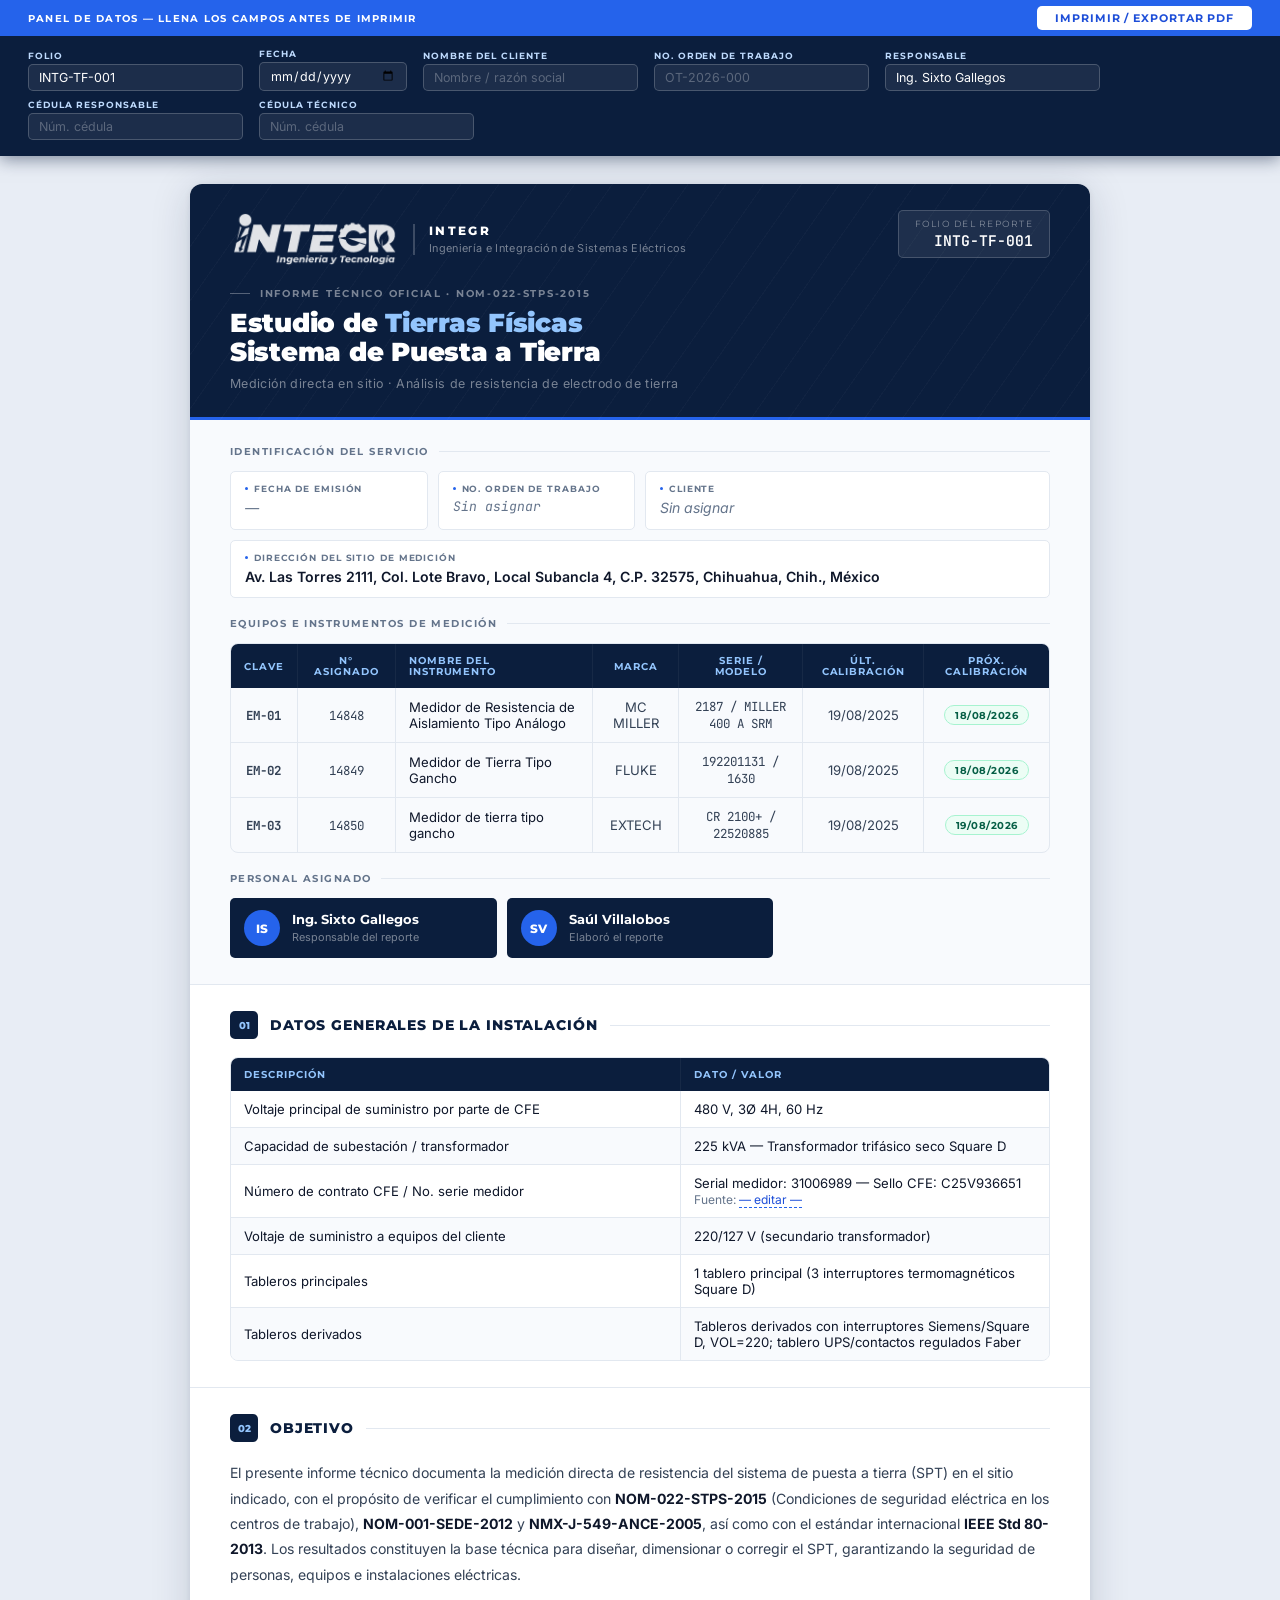
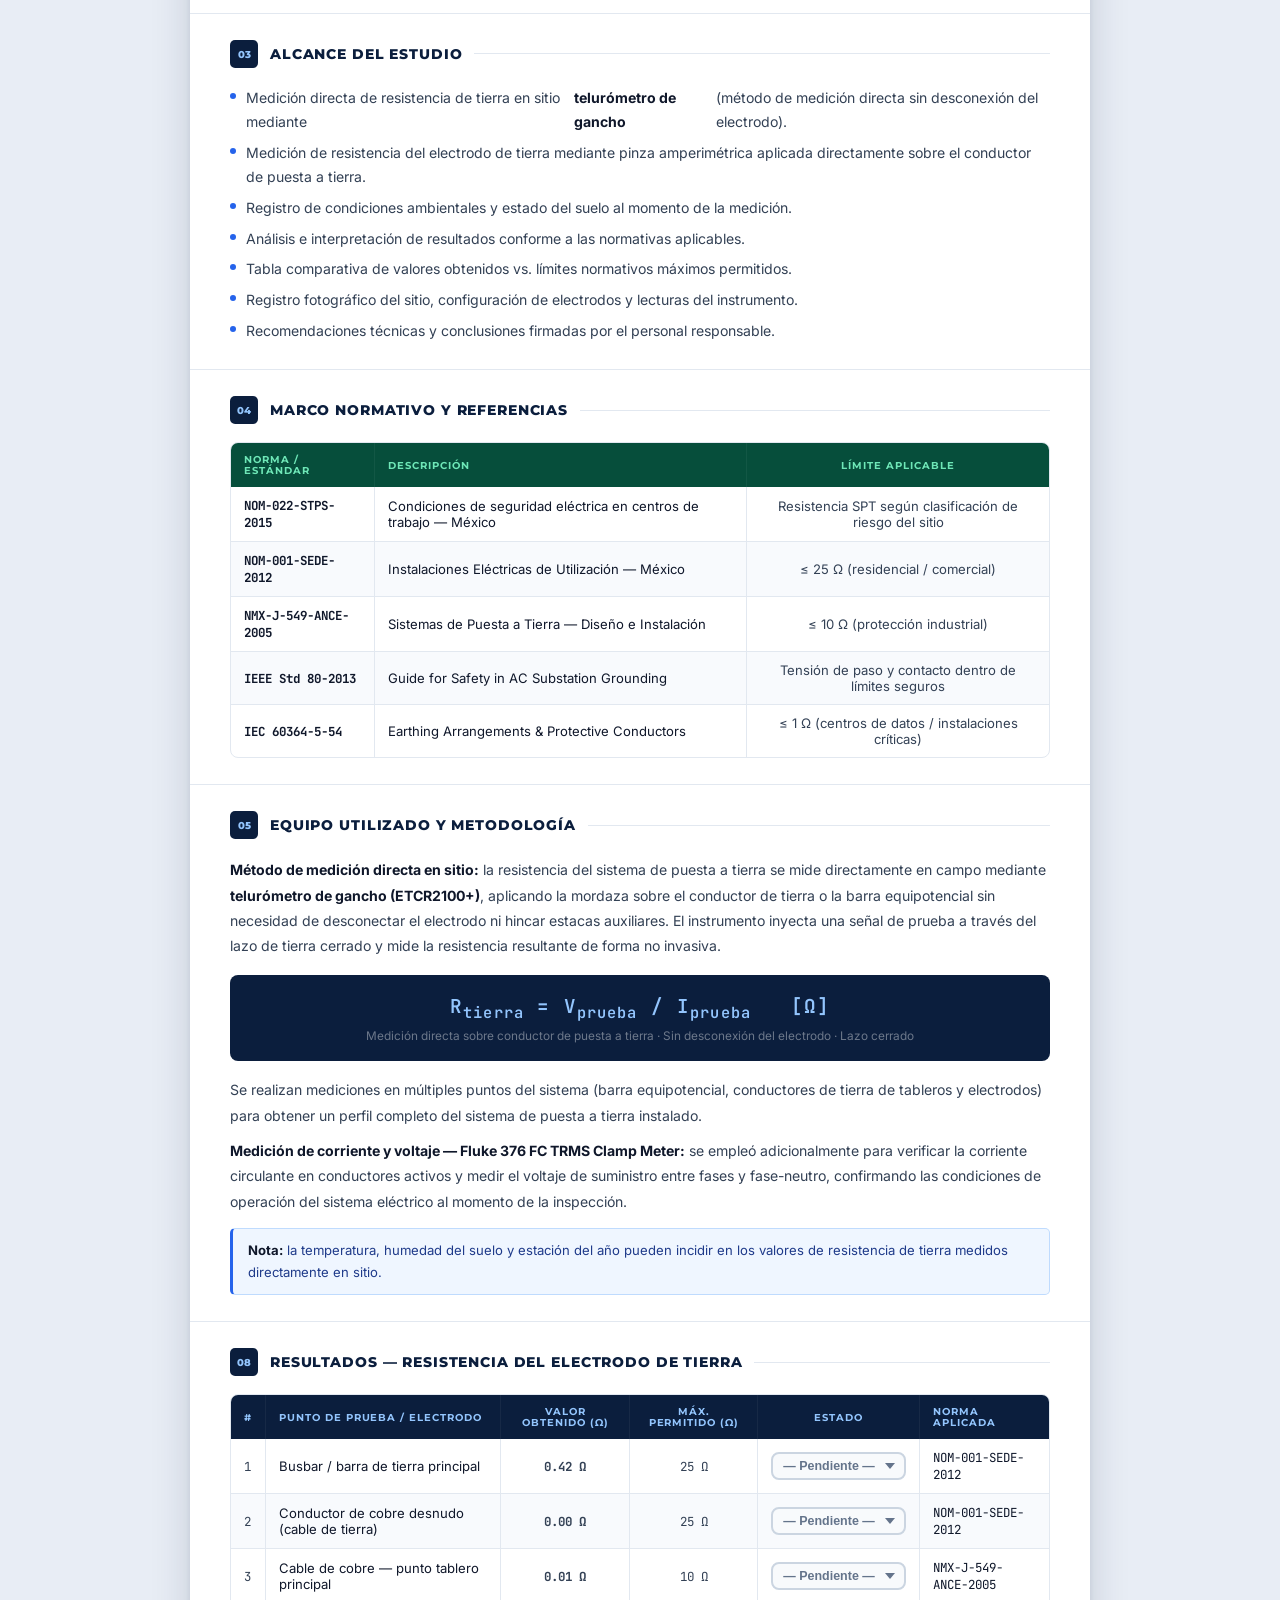
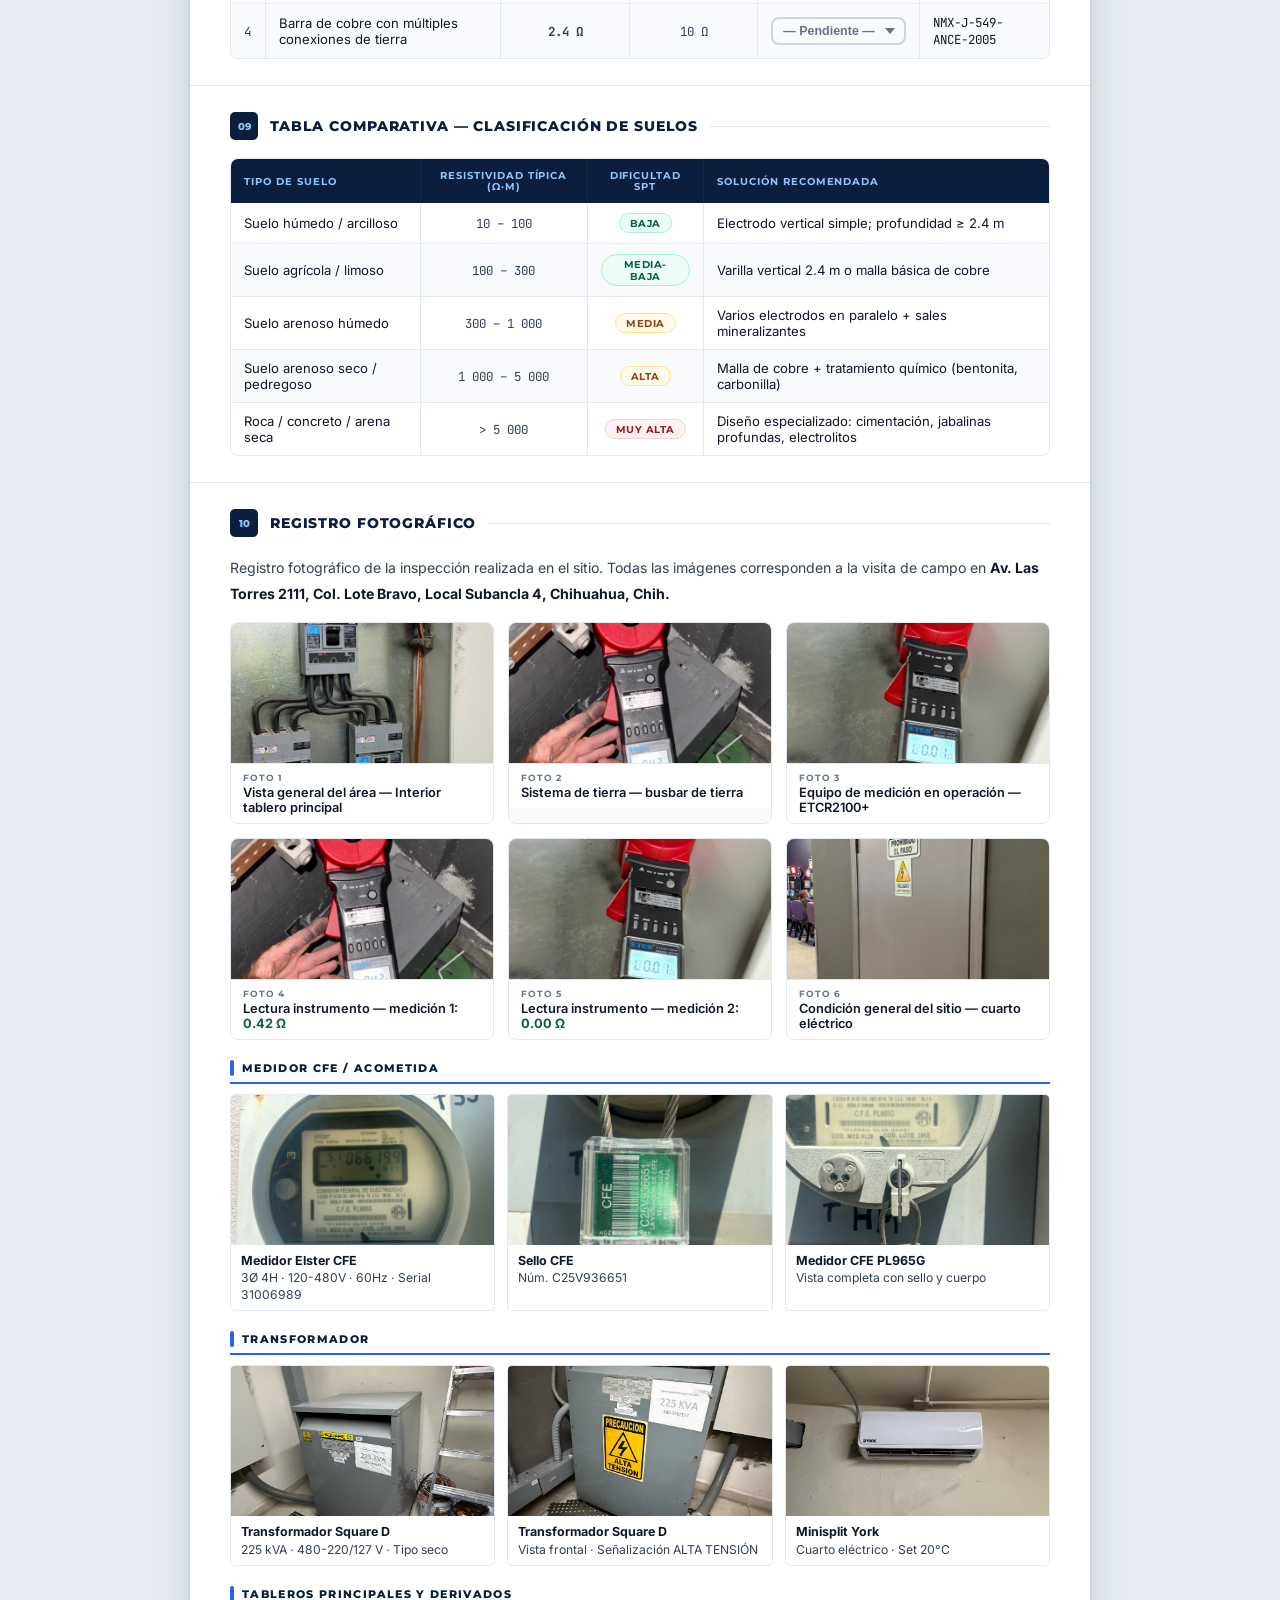
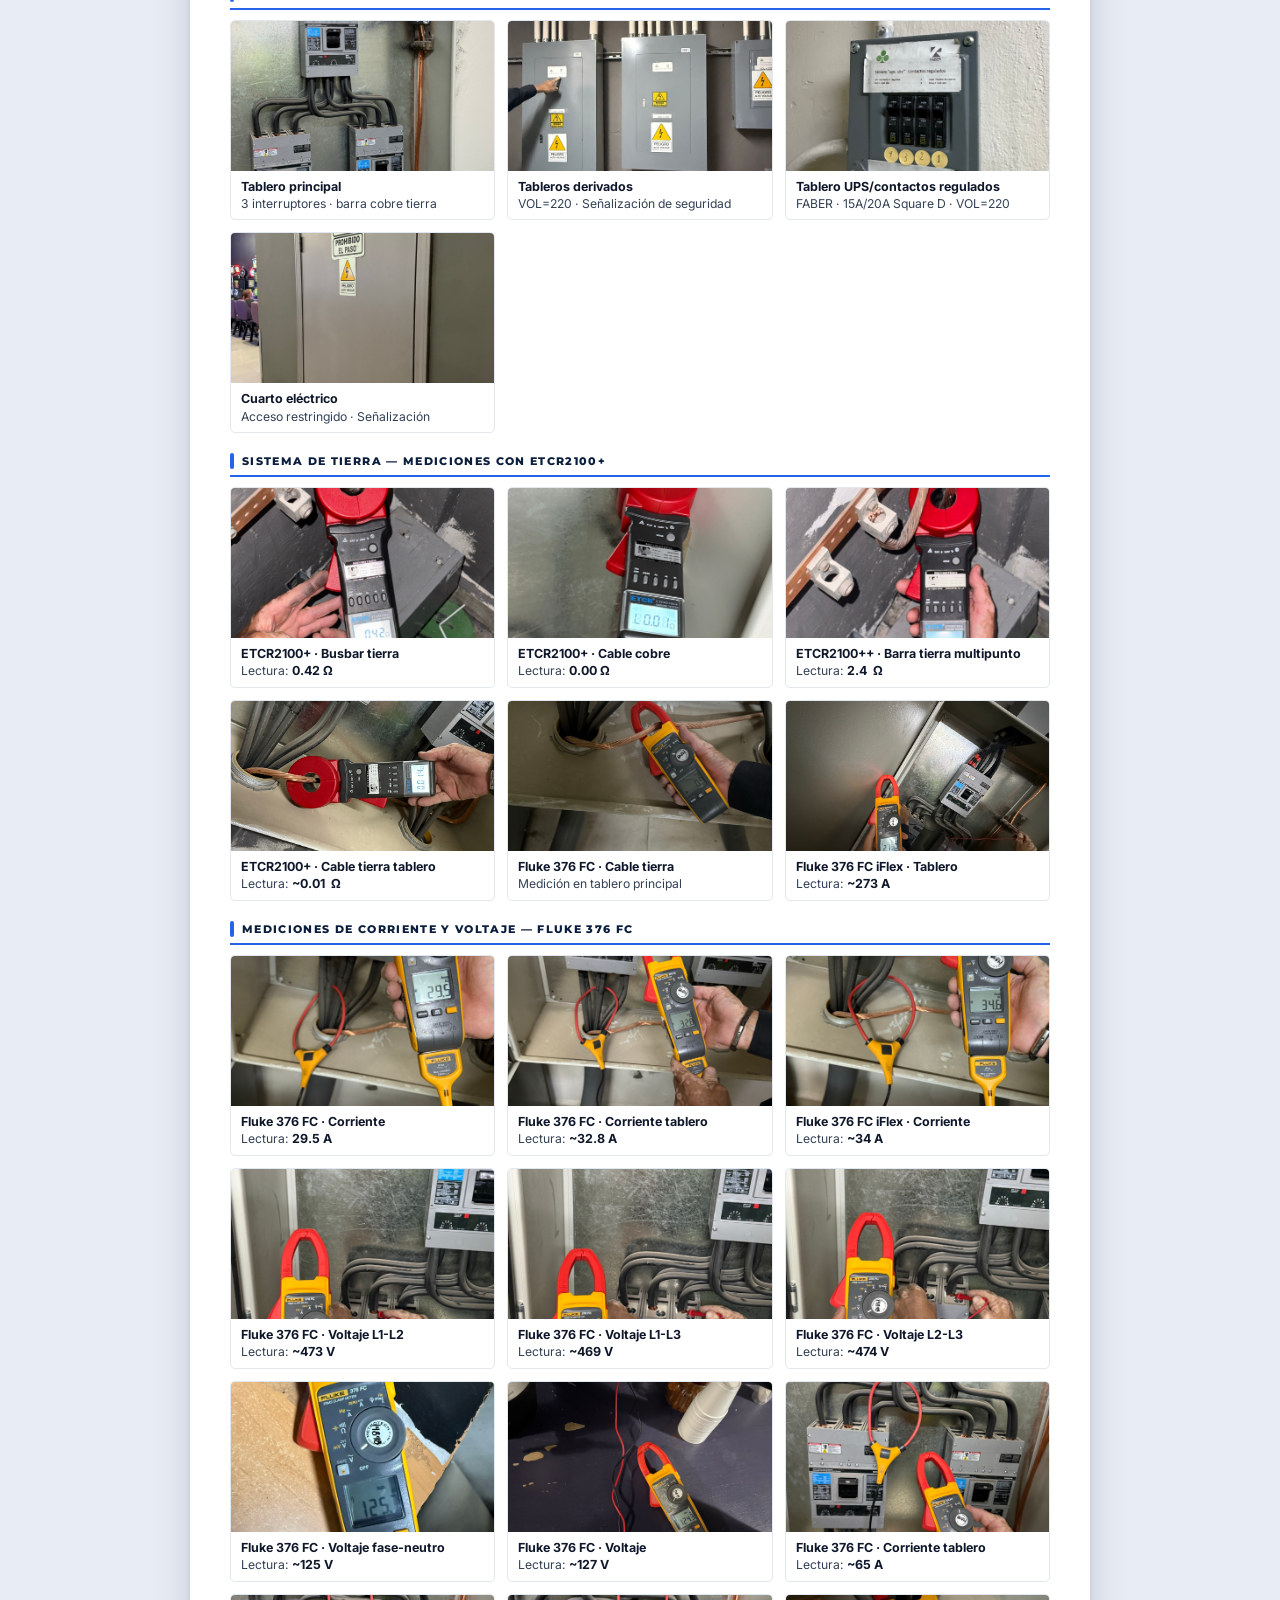
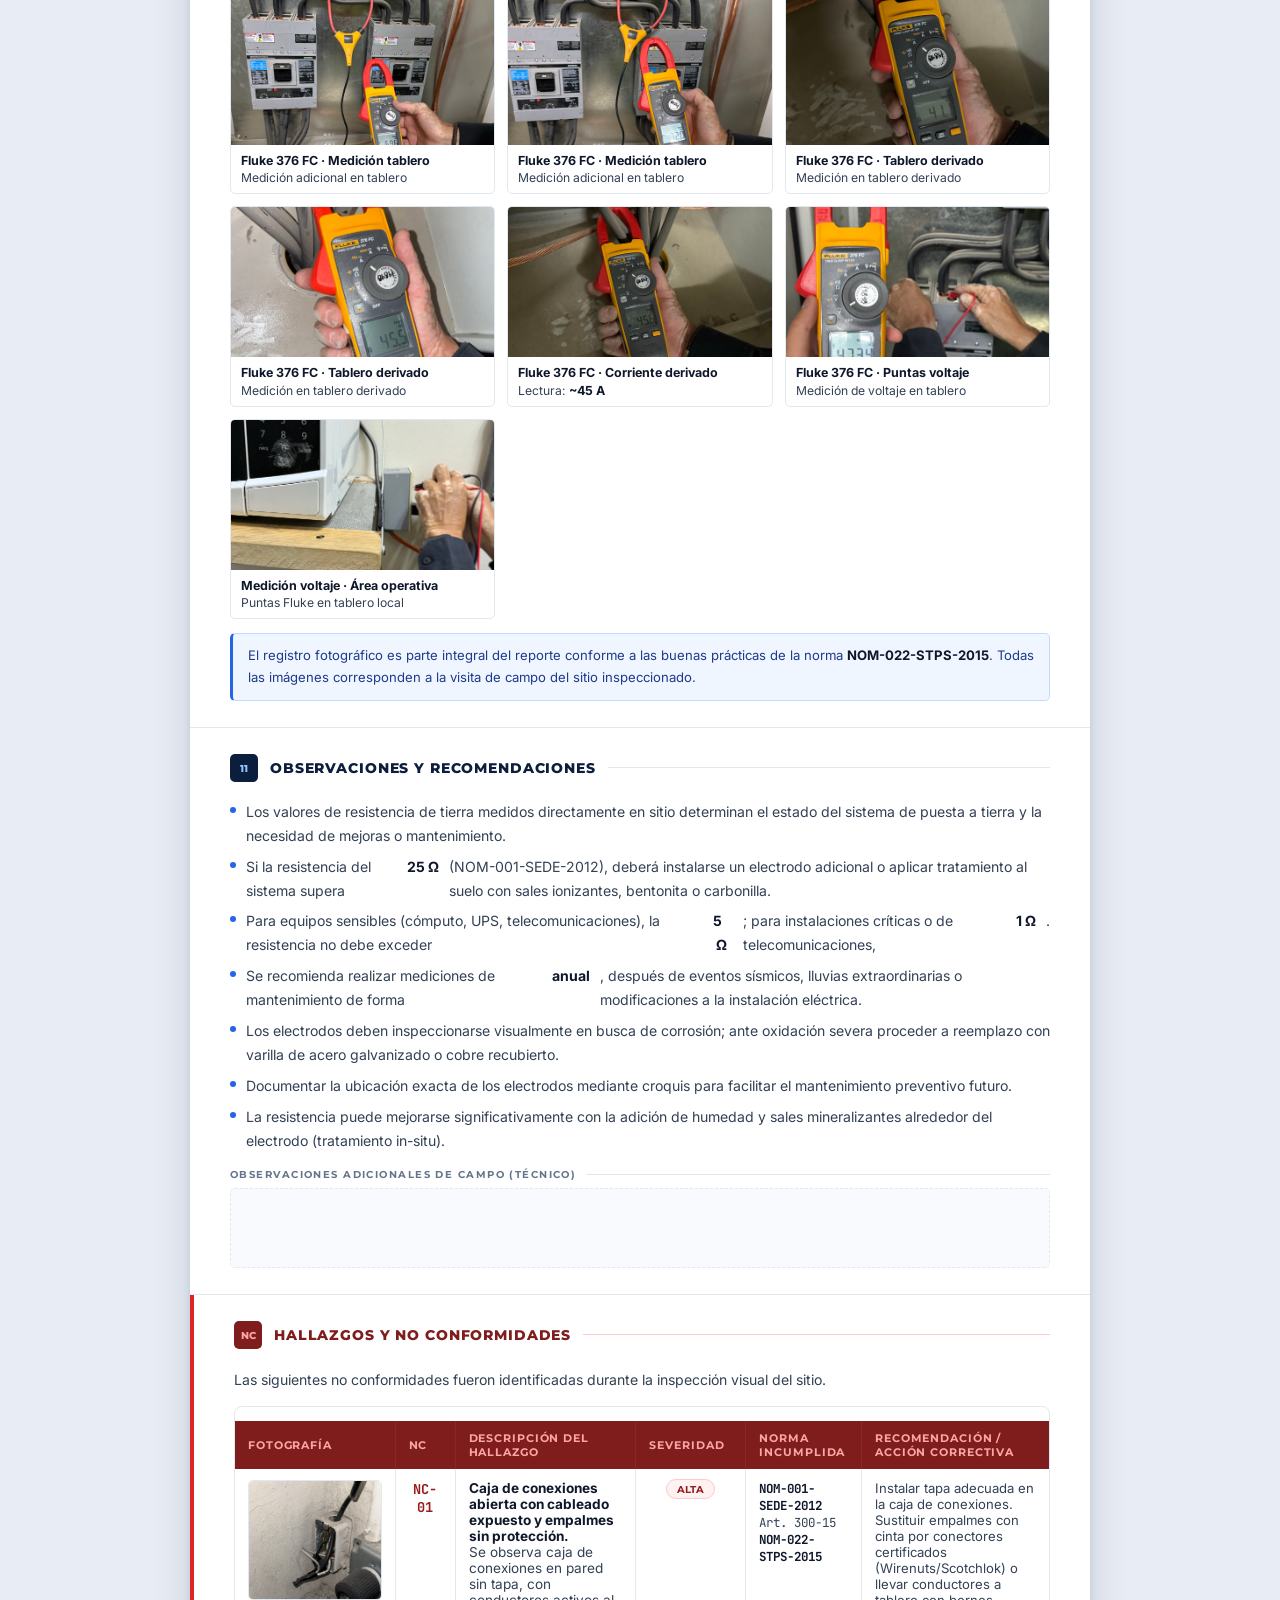
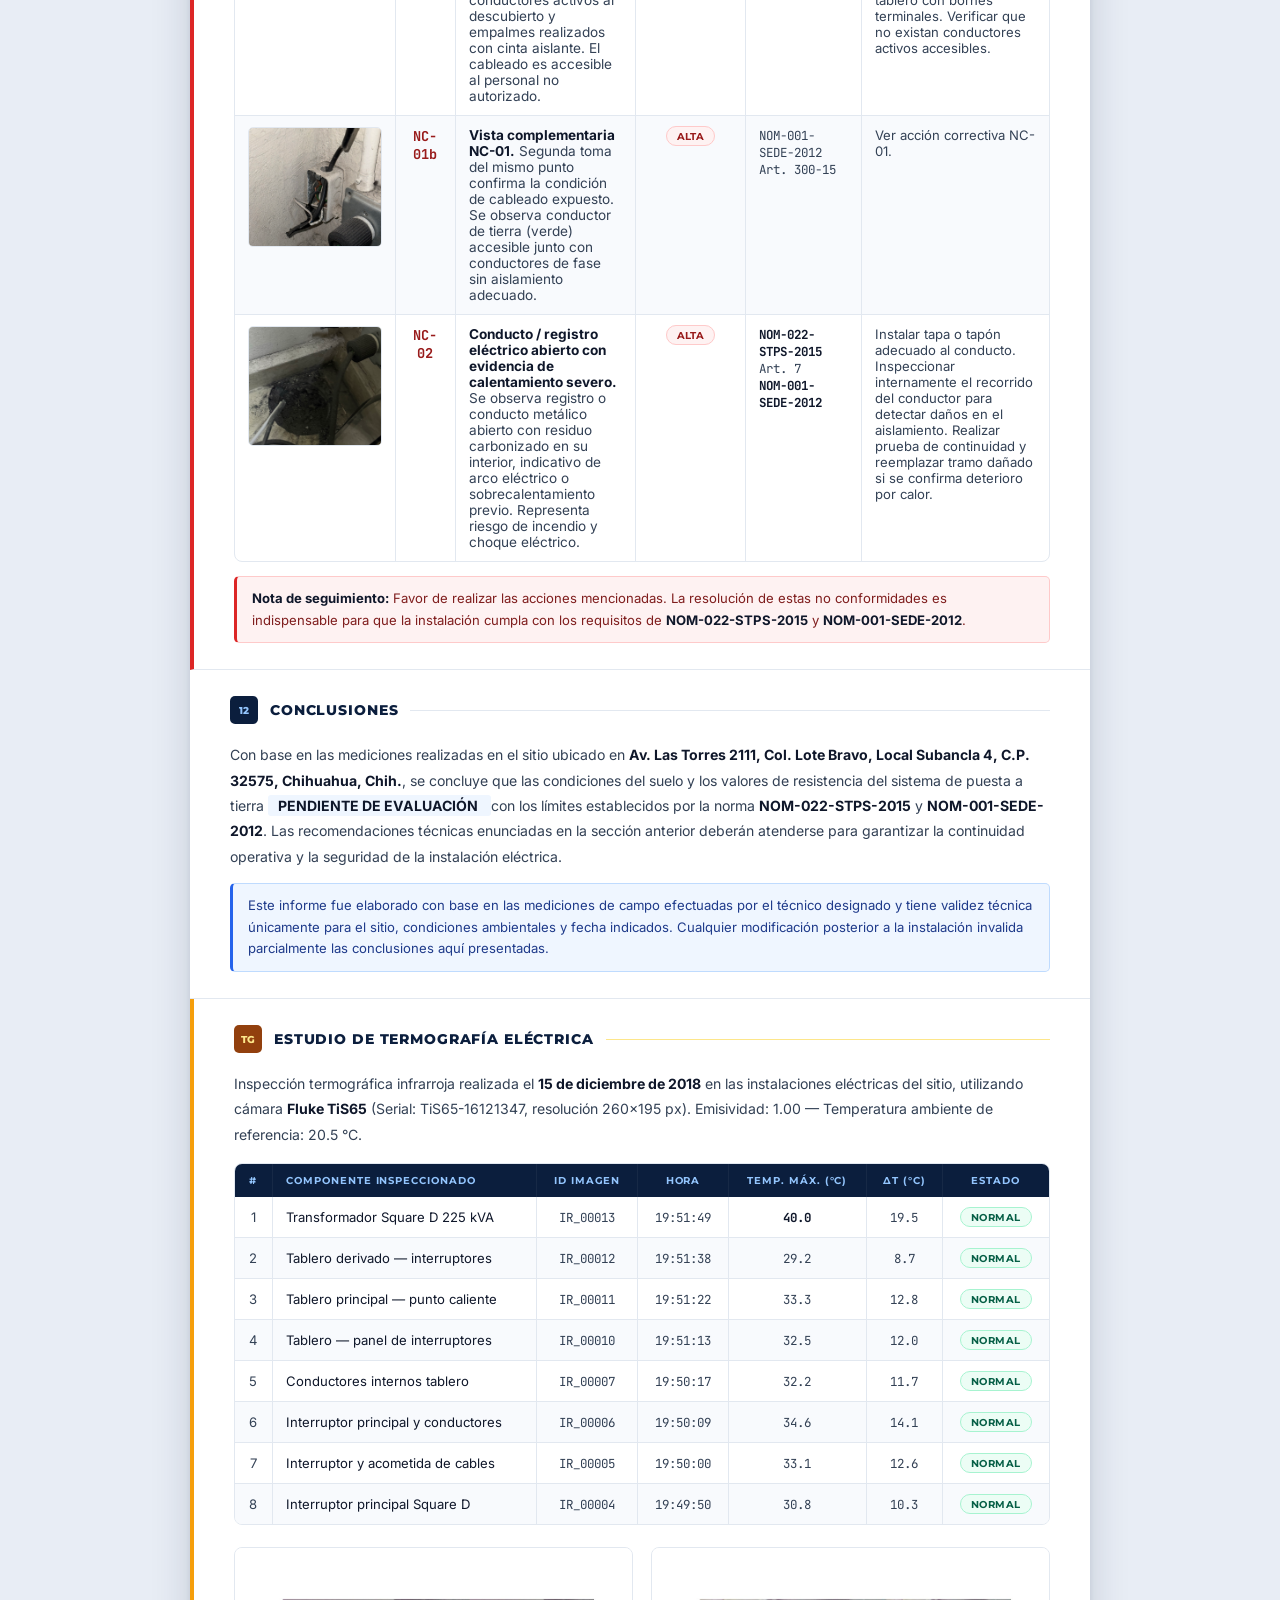
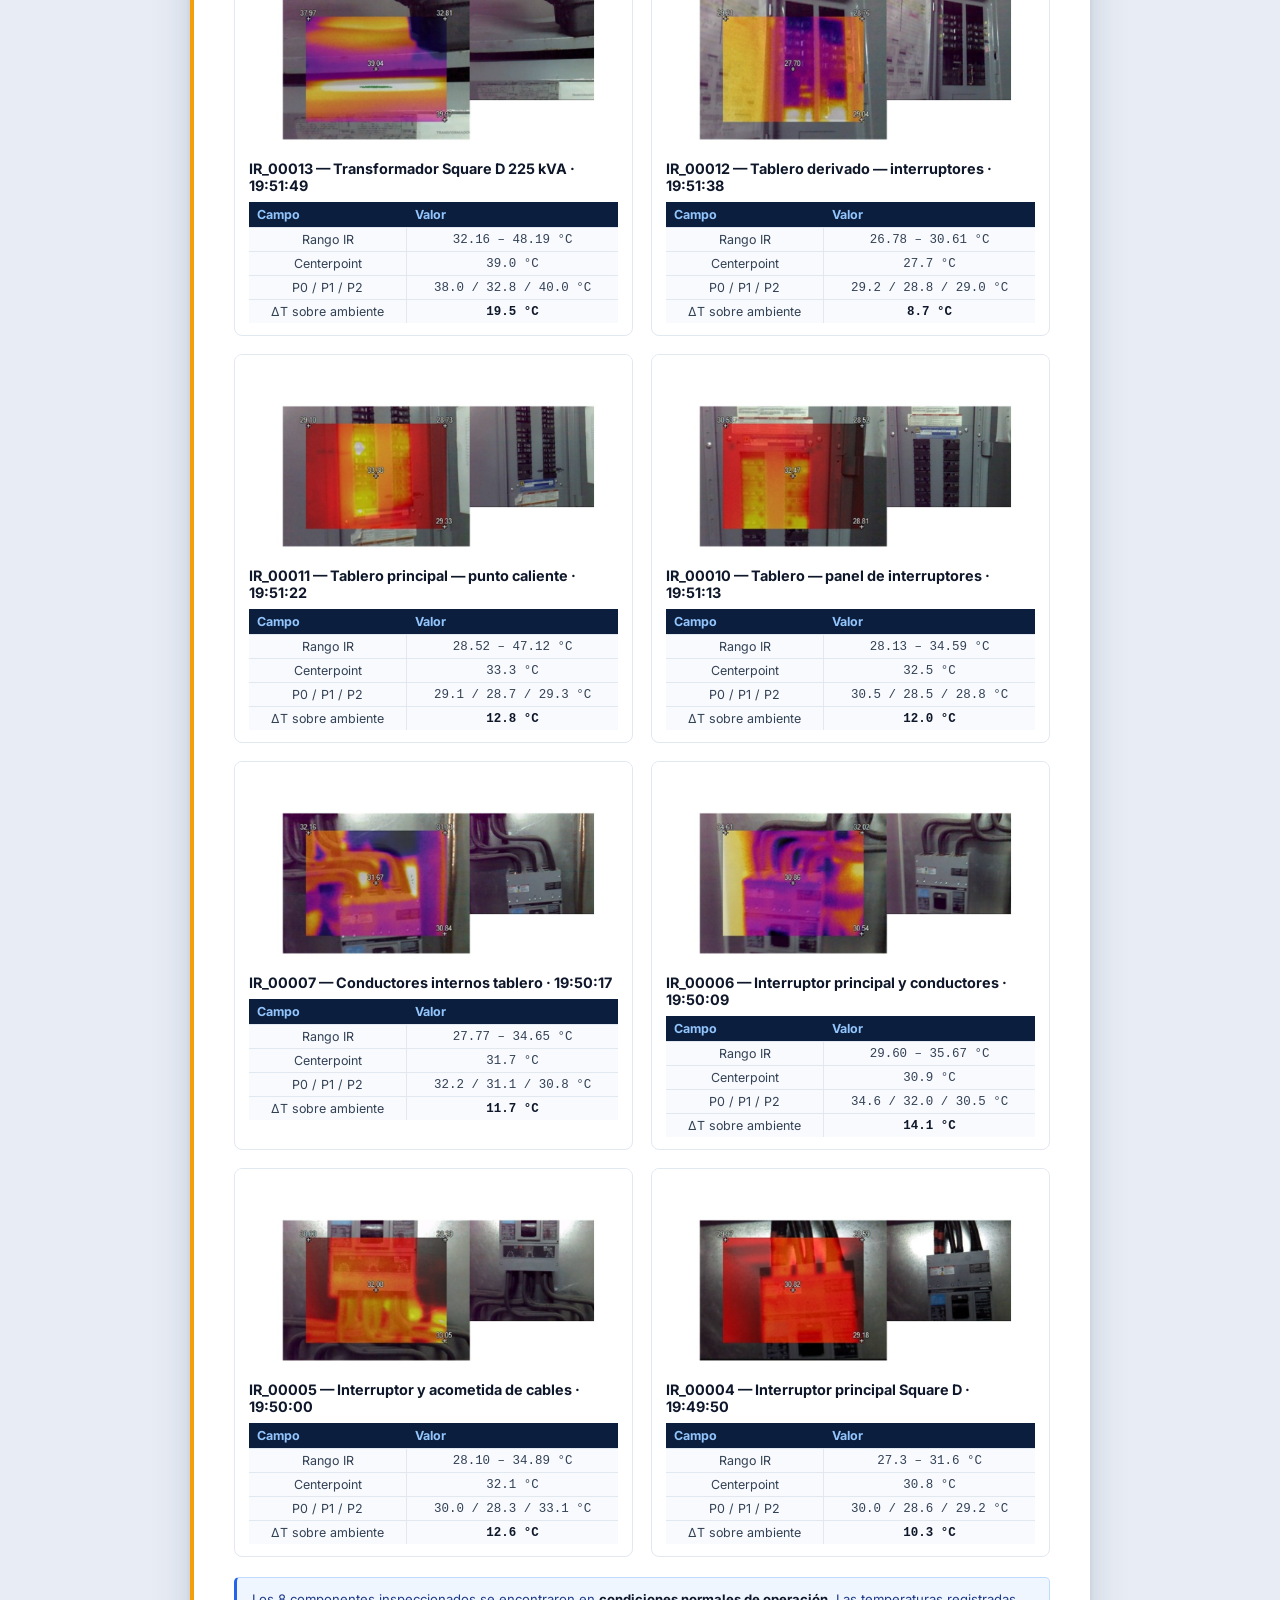
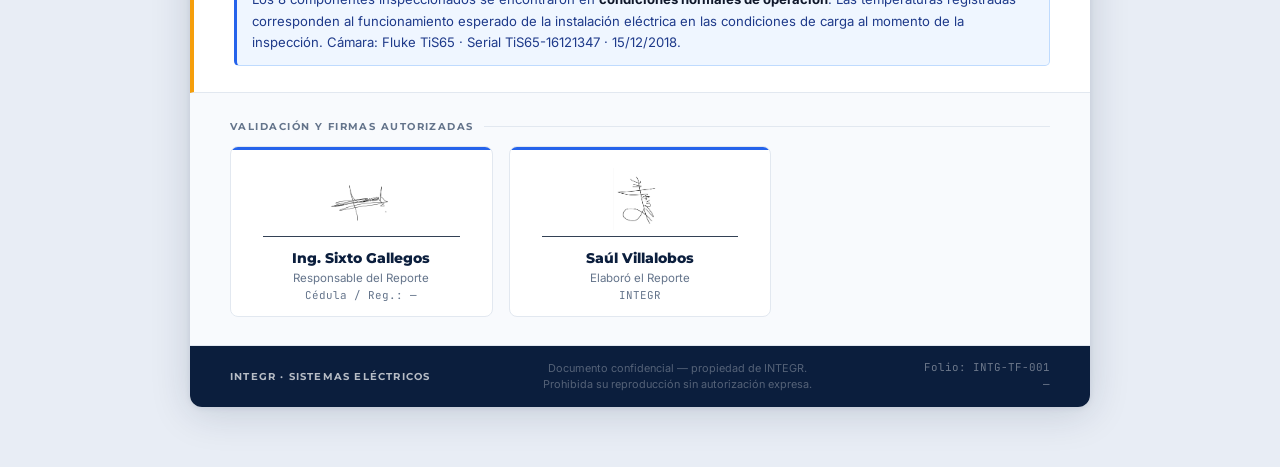
==== commit 7321ef5d: "Agregar sección de termografía eléctrica en reporte de tierras - Nueva sección TG insertada en repor" ====
--- a/reporte_tierras/index.html
+++ b/reporte_tierras/index.html
@@ -2943,6 +2943,166 @@
       </div>
     </div>
 
+    <!-- ── TERMOGRAFÍA ELÉCTRICA ── -->
+    <div class="sec" style="border-left:4px solid #F59E0B">
+      <div class="sec-head">
+        <div class="sec-num" style="background:#92400E;color:#FDE68A">TG</div>
+        <div class="sec-title">Estudio de Termografía Eléctrica</div>
+        <div class="sec-rule" style="background:#FDE68A"></div>
+      </div>
+      <p>Inspección termográfica infrarroja realizada el <strong>15 de diciembre de 2018</strong> en las instalaciones eléctricas del sitio, utilizando cámara <strong>Fluke TiS65</strong> (Serial: TiS65-16121347, resolución 260×195 px). Emisividad: 1.00 — Temperatura ambiente de referencia: 20.5&nbsp;°C.</p>
+
+      <!-- Tabla resumen -->
+      <div class="tbl-wrap" style="margin-top:16px">
+        <table>
+          <thead>
+            <tr>
+              <th>#</th>
+              <th class="l">Componente inspeccionado</th>
+              <th>ID Imagen</th>
+              <th>Hora</th>
+              <th>Temp. máx. (°C)</th>
+              <th>ΔT (°C)</th>
+              <th>Estado</th>
+            </tr>
+          </thead>
+          <tbody>
+            <tr><td>1</td><td class="l">Transformador Square D 225 kVA</td><td class="mono">IR_00013</td><td class="mono">19:51:49</td><td class="mono"><strong>40.0</strong></td><td class="mono">19.5</td><td><span class="badge b-ok">Normal</span></td></tr>
+            <tr><td>2</td><td class="l">Tablero derivado — interruptores</td><td class="mono">IR_00012</td><td class="mono">19:51:38</td><td class="mono">29.2</td><td class="mono">8.7</td><td><span class="badge b-ok">Normal</span></td></tr>
+            <tr><td>3</td><td class="l">Tablero principal — punto caliente</td><td class="mono">IR_00011</td><td class="mono">19:51:22</td><td class="mono">33.3</td><td class="mono">12.8</td><td><span class="badge b-ok">Normal</span></td></tr>
+            <tr><td>4</td><td class="l">Tablero — panel de interruptores</td><td class="mono">IR_00010</td><td class="mono">19:51:13</td><td class="mono">32.5</td><td class="mono">12.0</td><td><span class="badge b-ok">Normal</span></td></tr>
+            <tr><td>5</td><td class="l">Conductores internos tablero</td><td class="mono">IR_00007</td><td class="mono">19:50:17</td><td class="mono">32.2</td><td class="mono">11.7</td><td><span class="badge b-ok">Normal</span></td></tr>
+            <tr><td>6</td><td class="l">Interruptor principal y conductores</td><td class="mono">IR_00006</td><td class="mono">19:50:09</td><td class="mono">34.6</td><td class="mono">14.1</td><td><span class="badge b-ok">Normal</span></td></tr>
+            <tr><td>7</td><td class="l">Interruptor y acometida de cables</td><td class="mono">IR_00005</td><td class="mono">19:50:00</td><td class="mono">33.1</td><td class="mono">12.6</td><td><span class="badge b-ok">Normal</span></td></tr>
+            <tr><td>8</td><td class="l">Interruptor principal Square D</td><td class="mono">IR_00004</td><td class="mono">19:49:50</td><td class="mono">30.8</td><td class="mono">10.3</td><td><span class="badge b-ok">Normal</span></td></tr>
+          </tbody>
+        </table>
+      </div>
+
+      <!-- Galería termográfica -->
+      <div style="display:grid;grid-template-columns:repeat(auto-fill,minmax(340px,1fr));gap:18px;margin-top:22px">
+
+        <div style="background:var(--white);border:1px solid var(--border);border-radius:var(--r);overflow:hidden">
+          <img src="img/IR_00013_transformador.jpg" alt="IR_00013 — Transformador" style="width:100%;height:200px;object-fit:cover;display:block">
+          <div style="padding:12px 14px">
+            <div style="font-weight:700;font-size:.9rem;margin-bottom:8px">IR_00013 — Transformador Square D 225 kVA · 19:51:49</div>
+            <table style="width:100%;font-size:.78rem;border-collapse:collapse">
+              <tr style="background:var(--navy);color:#93C5FD"><th style="padding:5px 8px;text-align:left">Campo</th><th style="padding:5px 8px;text-align:left">Valor</th></tr>
+              <tr><td style="padding:4px 8px;border-bottom:1px solid var(--border)">Rango IR</td><td style="padding:4px 8px;border-bottom:1px solid var(--border);font-family:monospace">32.16 – 48.19 °C</td></tr>
+              <tr style="background:var(--off)"><td style="padding:4px 8px;border-bottom:1px solid var(--border)">Centerpoint</td><td style="padding:4px 8px;border-bottom:1px solid var(--border);font-family:monospace">39.0 °C</td></tr>
+              <tr><td style="padding:4px 8px;border-bottom:1px solid var(--border)">P0 / P1 / P2</td><td style="padding:4px 8px;border-bottom:1px solid var(--border);font-family:monospace">38.0 / 32.8 / 40.0 °C</td></tr>
+              <tr style="background:var(--off)"><td style="padding:4px 8px">ΔT sobre ambiente</td><td style="padding:4px 8px;font-family:monospace"><strong>19.5 °C</strong></td></tr>
+            </table>
+          </div>
+        </div>
+
+        <div style="background:var(--white);border:1px solid var(--border);border-radius:var(--r);overflow:hidden">
+          <img src="img/IR_00012_tablero_derecho.jpg" alt="IR_00012 — Tablero derivado" style="width:100%;height:200px;object-fit:cover;display:block">
+          <div style="padding:12px 14px">
+            <div style="font-weight:700;font-size:.9rem;margin-bottom:8px">IR_00012 — Tablero derivado — interruptores · 19:51:38</div>
+            <table style="width:100%;font-size:.78rem;border-collapse:collapse">
+              <tr style="background:var(--navy);color:#93C5FD"><th style="padding:5px 8px;text-align:left">Campo</th><th style="padding:5px 8px;text-align:left">Valor</th></tr>
+              <tr><td style="padding:4px 8px;border-bottom:1px solid var(--border)">Rango IR</td><td style="padding:4px 8px;border-bottom:1px solid var(--border);font-family:monospace">26.78 – 30.61 °C</td></tr>
+              <tr style="background:var(--off)"><td style="padding:4px 8px;border-bottom:1px solid var(--border)">Centerpoint</td><td style="padding:4px 8px;border-bottom:1px solid var(--border);font-family:monospace">27.7 °C</td></tr>
+              <tr><td style="padding:4px 8px;border-bottom:1px solid var(--border)">P0 / P1 / P2</td><td style="padding:4px 8px;border-bottom:1px solid var(--border);font-family:monospace">29.2 / 28.8 / 29.0 °C</td></tr>
+              <tr style="background:var(--off)"><td style="padding:4px 8px">ΔT sobre ambiente</td><td style="padding:4px 8px;font-family:monospace"><strong>8.7 °C</strong></td></tr>
+            </table>
+          </div>
+        </div>
+
+        <div style="background:var(--white);border:1px solid var(--border);border-radius:var(--r);overflow:hidden">
+          <img src="img/IR_00011_tablero_izq.jpg" alt="IR_00011 — Tablero principal" style="width:100%;height:200px;object-fit:cover;display:block">
+          <div style="padding:12px 14px">
+            <div style="font-weight:700;font-size:.9rem;margin-bottom:8px">IR_00011 — Tablero principal — punto caliente · 19:51:22</div>
+            <table style="width:100%;font-size:.78rem;border-collapse:collapse">
+              <tr style="background:var(--navy);color:#93C5FD"><th style="padding:5px 8px;text-align:left">Campo</th><th style="padding:5px 8px;text-align:left">Valor</th></tr>
+              <tr><td style="padding:4px 8px;border-bottom:1px solid var(--border)">Rango IR</td><td style="padding:4px 8px;border-bottom:1px solid var(--border);font-family:monospace">28.52 – 47.12 °C</td></tr>
+              <tr style="background:var(--off)"><td style="padding:4px 8px;border-bottom:1px solid var(--border)">Centerpoint</td><td style="padding:4px 8px;border-bottom:1px solid var(--border);font-family:monospace">33.3 °C</td></tr>
+              <tr><td style="padding:4px 8px;border-bottom:1px solid var(--border)">P0 / P1 / P2</td><td style="padding:4px 8px;border-bottom:1px solid var(--border);font-family:monospace">29.1 / 28.7 / 29.3 °C</td></tr>
+              <tr style="background:var(--off)"><td style="padding:4px 8px">ΔT sobre ambiente</td><td style="padding:4px 8px;font-family:monospace"><strong>12.8 °C</strong></td></tr>
+            </table>
+          </div>
+        </div>
+
+        <div style="background:var(--white);border:1px solid var(--border);border-radius:var(--r);overflow:hidden">
+          <img src="img/IR_00010_tablero_panel.jpg" alt="IR_00010 — Panel interruptores" style="width:100%;height:200px;object-fit:cover;display:block">
+          <div style="padding:12px 14px">
+            <div style="font-weight:700;font-size:.9rem;margin-bottom:8px">IR_00010 — Tablero — panel de interruptores · 19:51:13</div>
+            <table style="width:100%;font-size:.78rem;border-collapse:collapse">
+              <tr style="background:var(--navy);color:#93C5FD"><th style="padding:5px 8px;text-align:left">Campo</th><th style="padding:5px 8px;text-align:left">Valor</th></tr>
+              <tr><td style="padding:4px 8px;border-bottom:1px solid var(--border)">Rango IR</td><td style="padding:4px 8px;border-bottom:1px solid var(--border);font-family:monospace">28.13 – 34.59 °C</td></tr>
+              <tr style="background:var(--off)"><td style="padding:4px 8px;border-bottom:1px solid var(--border)">Centerpoint</td><td style="padding:4px 8px;border-bottom:1px solid var(--border);font-family:monospace">32.5 °C</td></tr>
+              <tr><td style="padding:4px 8px;border-bottom:1px solid var(--border)">P0 / P1 / P2</td><td style="padding:4px 8px;border-bottom:1px solid var(--border);font-family:monospace">30.5 / 28.5 / 28.8 °C</td></tr>
+              <tr style="background:var(--off)"><td style="padding:4px 8px">ΔT sobre ambiente</td><td style="padding:4px 8px;font-family:monospace"><strong>12.0 °C</strong></td></tr>
+            </table>
+          </div>
+        </div>
+
+        <div style="background:var(--white);border:1px solid var(--border);border-radius:var(--r);overflow:hidden">
+          <img src="img/IR_00007_cables.jpg" alt="IR_00007 — Conductores" style="width:100%;height:200px;object-fit:cover;display:block">
+          <div style="padding:12px 14px">
+            <div style="font-weight:700;font-size:.9rem;margin-bottom:8px">IR_00007 — Conductores internos tablero · 19:50:17</div>
+            <table style="width:100%;font-size:.78rem;border-collapse:collapse">
+              <tr style="background:var(--navy);color:#93C5FD"><th style="padding:5px 8px;text-align:left">Campo</th><th style="padding:5px 8px;text-align:left">Valor</th></tr>
+              <tr><td style="padding:4px 8px;border-bottom:1px solid var(--border)">Rango IR</td><td style="padding:4px 8px;border-bottom:1px solid var(--border);font-family:monospace">27.77 – 34.65 °C</td></tr>
+              <tr style="background:var(--off)"><td style="padding:4px 8px;border-bottom:1px solid var(--border)">Centerpoint</td><td style="padding:4px 8px;border-bottom:1px solid var(--border);font-family:monospace">31.7 °C</td></tr>
+              <tr><td style="padding:4px 8px;border-bottom:1px solid var(--border)">P0 / P1 / P2</td><td style="padding:4px 8px;border-bottom:1px solid var(--border);font-family:monospace">32.2 / 31.1 / 30.8 °C</td></tr>
+              <tr style="background:var(--off)"><td style="padding:4px 8px">ΔT sobre ambiente</td><td style="padding:4px 8px;font-family:monospace"><strong>11.7 °C</strong></td></tr>
+            </table>
+          </div>
+        </div>
+
+        <div style="background:var(--white);border:1px solid var(--border);border-radius:var(--r);overflow:hidden">
+          <img src="img/IR_00006_interruptor.jpg" alt="IR_00006 — Interruptor" style="width:100%;height:200px;object-fit:cover;display:block">
+          <div style="padding:12px 14px">
+            <div style="font-weight:700;font-size:.9rem;margin-bottom:8px">IR_00006 — Interruptor principal y conductores · 19:50:09</div>
+            <table style="width:100%;font-size:.78rem;border-collapse:collapse">
+              <tr style="background:var(--navy);color:#93C5FD"><th style="padding:5px 8px;text-align:left">Campo</th><th style="padding:5px 8px;text-align:left">Valor</th></tr>
+              <tr><td style="padding:4px 8px;border-bottom:1px solid var(--border)">Rango IR</td><td style="padding:4px 8px;border-bottom:1px solid var(--border);font-family:monospace">29.60 – 35.67 °C</td></tr>
+              <tr style="background:var(--off)"><td style="padding:4px 8px;border-bottom:1px solid var(--border)">Centerpoint</td><td style="padding:4px 8px;border-bottom:1px solid var(--border);font-family:monospace">30.9 °C</td></tr>
+              <tr><td style="padding:4px 8px;border-bottom:1px solid var(--border)">P0 / P1 / P2</td><td style="padding:4px 8px;border-bottom:1px solid var(--border);font-family:monospace">34.6 / 32.0 / 30.5 °C</td></tr>
+              <tr style="background:var(--off)"><td style="padding:4px 8px">ΔT sobre ambiente</td><td style="padding:4px 8px;font-family:monospace"><strong>14.1 °C</strong></td></tr>
+            </table>
+          </div>
+        </div>
+
+        <div style="background:var(--white);border:1px solid var(--border);border-radius:var(--r);overflow:hidden">
+          <img src="img/IR_00005_interruptor2.jpg" alt="IR_00005 — Interruptor acometida" style="width:100%;height:200px;object-fit:cover;display:block">
+          <div style="padding:12px 14px">
+            <div style="font-weight:700;font-size:.9rem;margin-bottom:8px">IR_00005 — Interruptor y acometida de cables · 19:50:00</div>
+            <table style="width:100%;font-size:.78rem;border-collapse:collapse">
+              <tr style="background:var(--navy);color:#93C5FD"><th style="padding:5px 8px;text-align:left">Campo</th><th style="padding:5px 8px;text-align:left">Valor</th></tr>
+              <tr><td style="padding:4px 8px;border-bottom:1px solid var(--border)">Rango IR</td><td style="padding:4px 8px;border-bottom:1px solid var(--border);font-family:monospace">28.10 – 34.89 °C</td></tr>
+              <tr style="background:var(--off)"><td style="padding:4px 8px;border-bottom:1px solid var(--border)">Centerpoint</td><td style="padding:4px 8px;border-bottom:1px solid var(--border);font-family:monospace">32.1 °C</td></tr>
+              <tr><td style="padding:4px 8px;border-bottom:1px solid var(--border)">P0 / P1 / P2</td><td style="padding:4px 8px;border-bottom:1px solid var(--border);font-family:monospace">30.0 / 28.3 / 33.1 °C</td></tr>
+              <tr style="background:var(--off)"><td style="padding:4px 8px">ΔT sobre ambiente</td><td style="padding:4px 8px;font-family:monospace"><strong>12.6 °C</strong></td></tr>
+            </table>
+          </div>
+        </div>
+
+        <div style="background:var(--white);border:1px solid var(--border);border-radius:var(--r);overflow:hidden">
+          <img src="img/IR_00004_breaker.jpg" alt="IR_00004 — Breaker principal" style="width:100%;height:200px;object-fit:cover;display:block">
+          <div style="padding:12px 14px">
+            <div style="font-weight:700;font-size:.9rem;margin-bottom:8px">IR_00004 — Interruptor principal Square D · 19:49:50</div>
+            <table style="width:100%;font-size:.78rem;border-collapse:collapse">
+              <tr style="background:var(--navy);color:#93C5FD"><th style="padding:5px 8px;text-align:left">Campo</th><th style="padding:5px 8px;text-align:left">Valor</th></tr>
+              <tr><td style="padding:4px 8px;border-bottom:1px solid var(--border)">Rango IR</td><td style="padding:4px 8px;border-bottom:1px solid var(--border);font-family:monospace">27.3 – 31.6 °C</td></tr>
+              <tr style="background:var(--off)"><td style="padding:4px 8px;border-bottom:1px solid var(--border)">Centerpoint</td><td style="padding:4px 8px;border-bottom:1px solid var(--border);font-family:monospace">30.8 °C</td></tr>
+              <tr><td style="padding:4px 8px;border-bottom:1px solid var(--border)">P0 / P1 / P2</td><td style="padding:4px 8px;border-bottom:1px solid var(--border);font-family:monospace">30.0 / 28.6 / 29.2 °C</td></tr>
+              <tr style="background:var(--off)"><td style="padding:4px 8px">ΔT sobre ambiente</td><td style="padding:4px 8px;font-family:monospace"><strong>10.3 °C</strong></td></tr>
+            </table>
+          </div>
+        </div>
+
+      </div><!-- /galería termográfica -->
+
+      <div class="nota" style="margin-top:20px">
+        Los 8 componentes inspeccionados se encontraron en <strong>condiciones normales de operación</strong>.
+        Las temperaturas registradas corresponden al funcionamiento esperado de la instalación eléctrica en
+        las condiciones de carga al momento de la inspección. Cámara: Fluke TiS65 · Serial TiS65-16121347 · 15/12/2018.
+      </div>
+    </div>
+
     <!-- FIRMAS -->
     <div class="firma-section">
       <div class="section-lbl">Validación y firmas autorizadas</div>
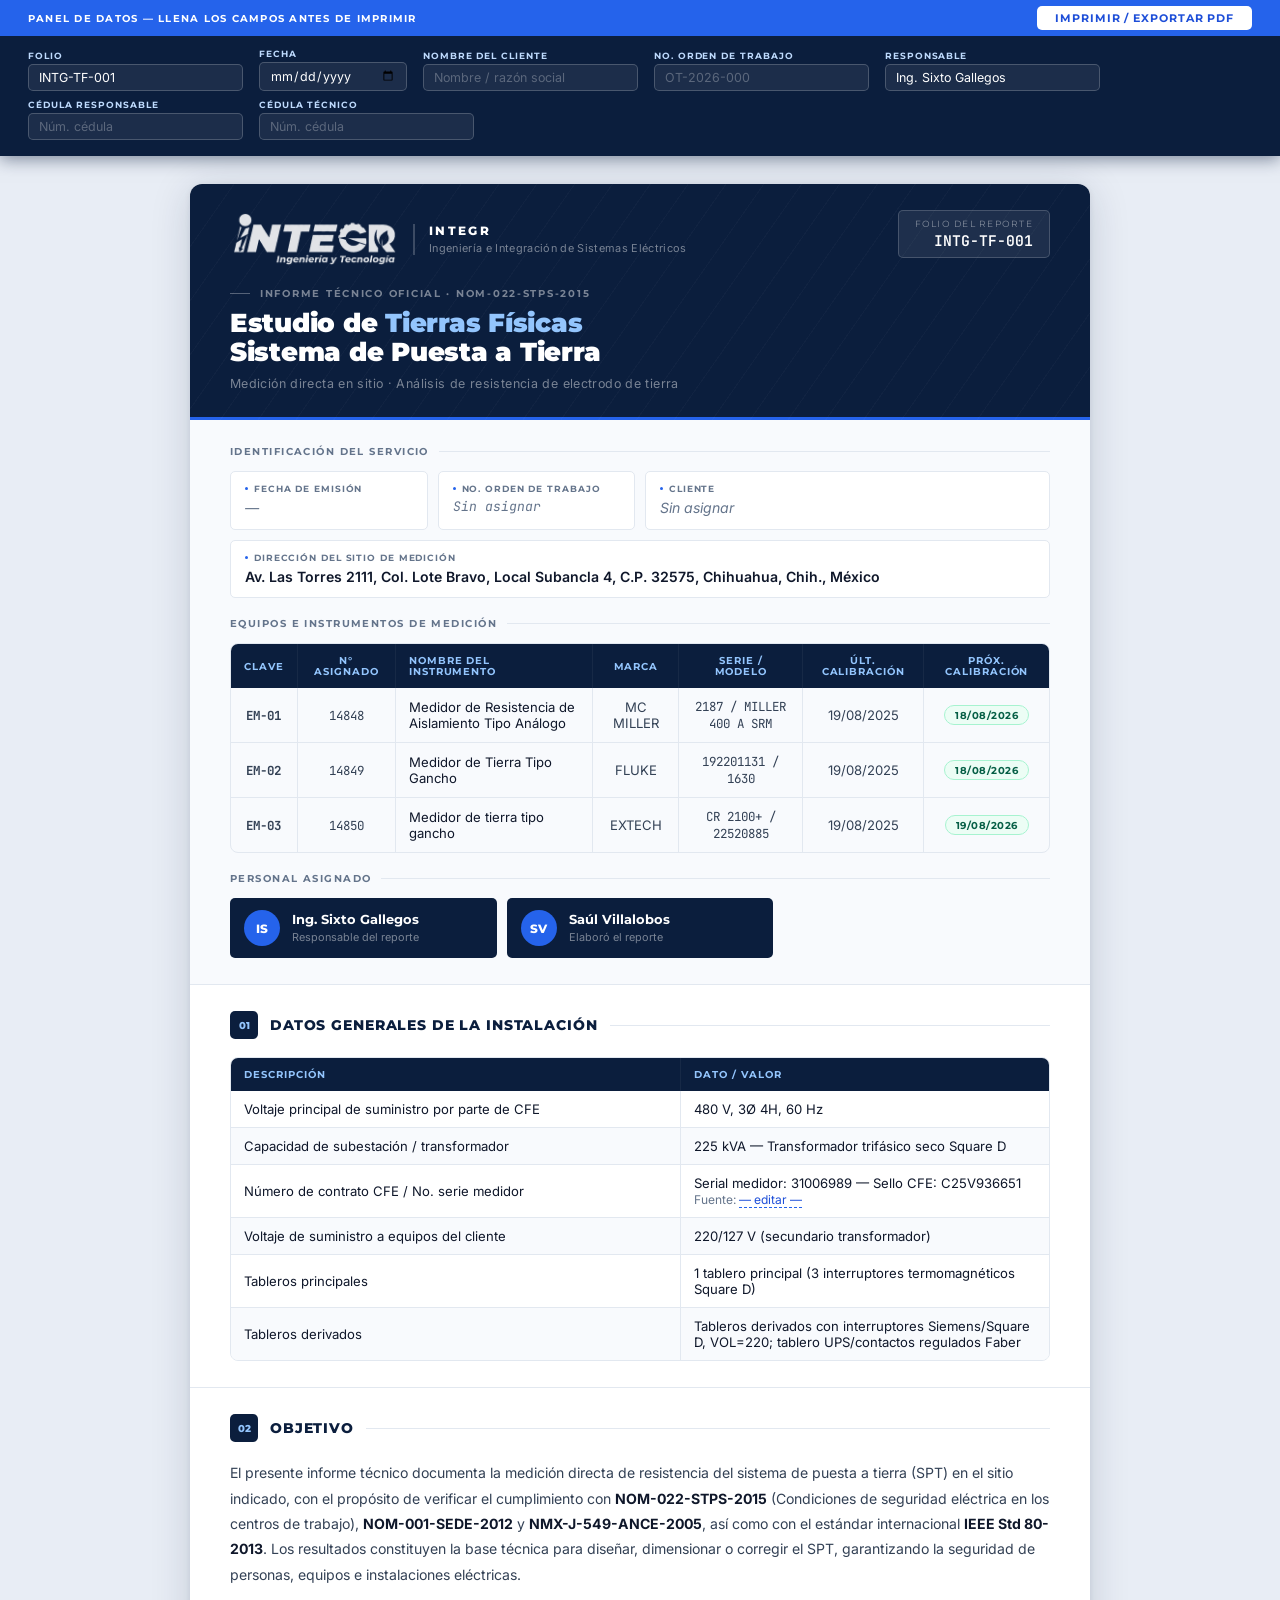
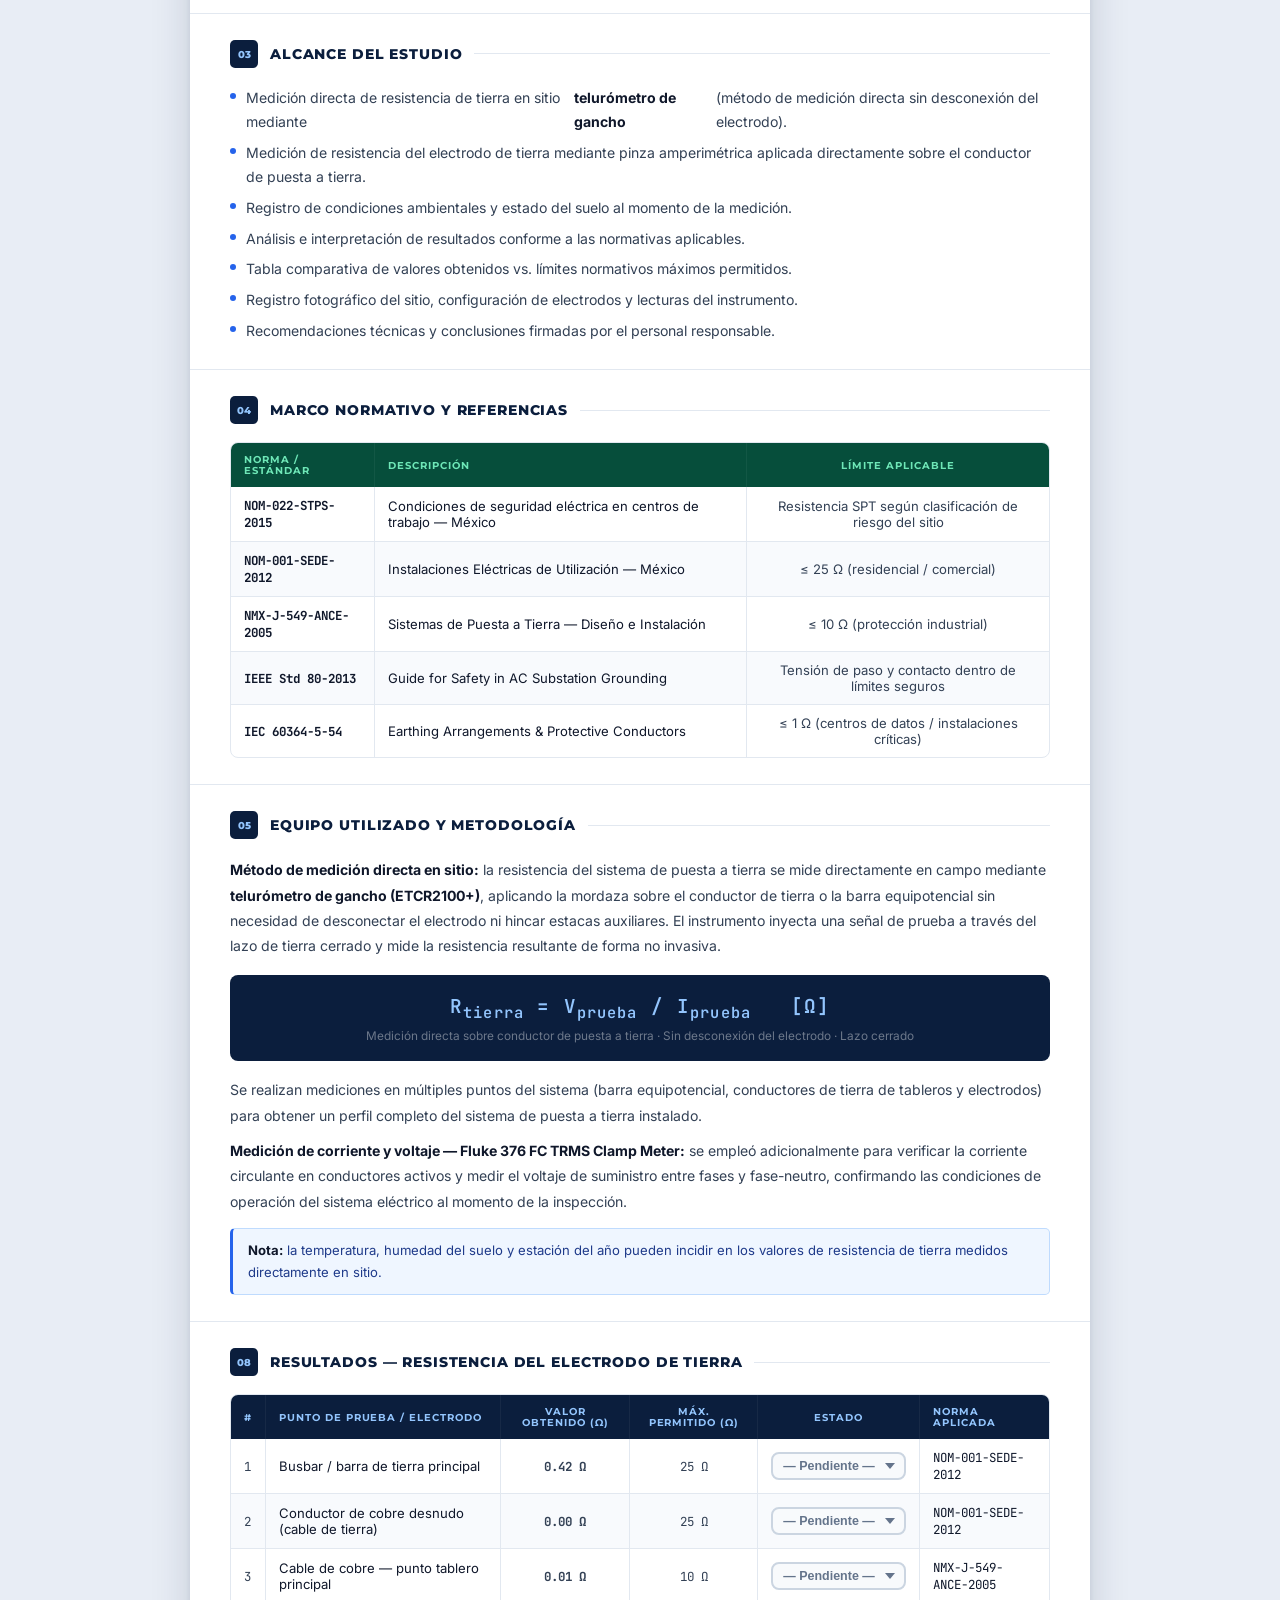
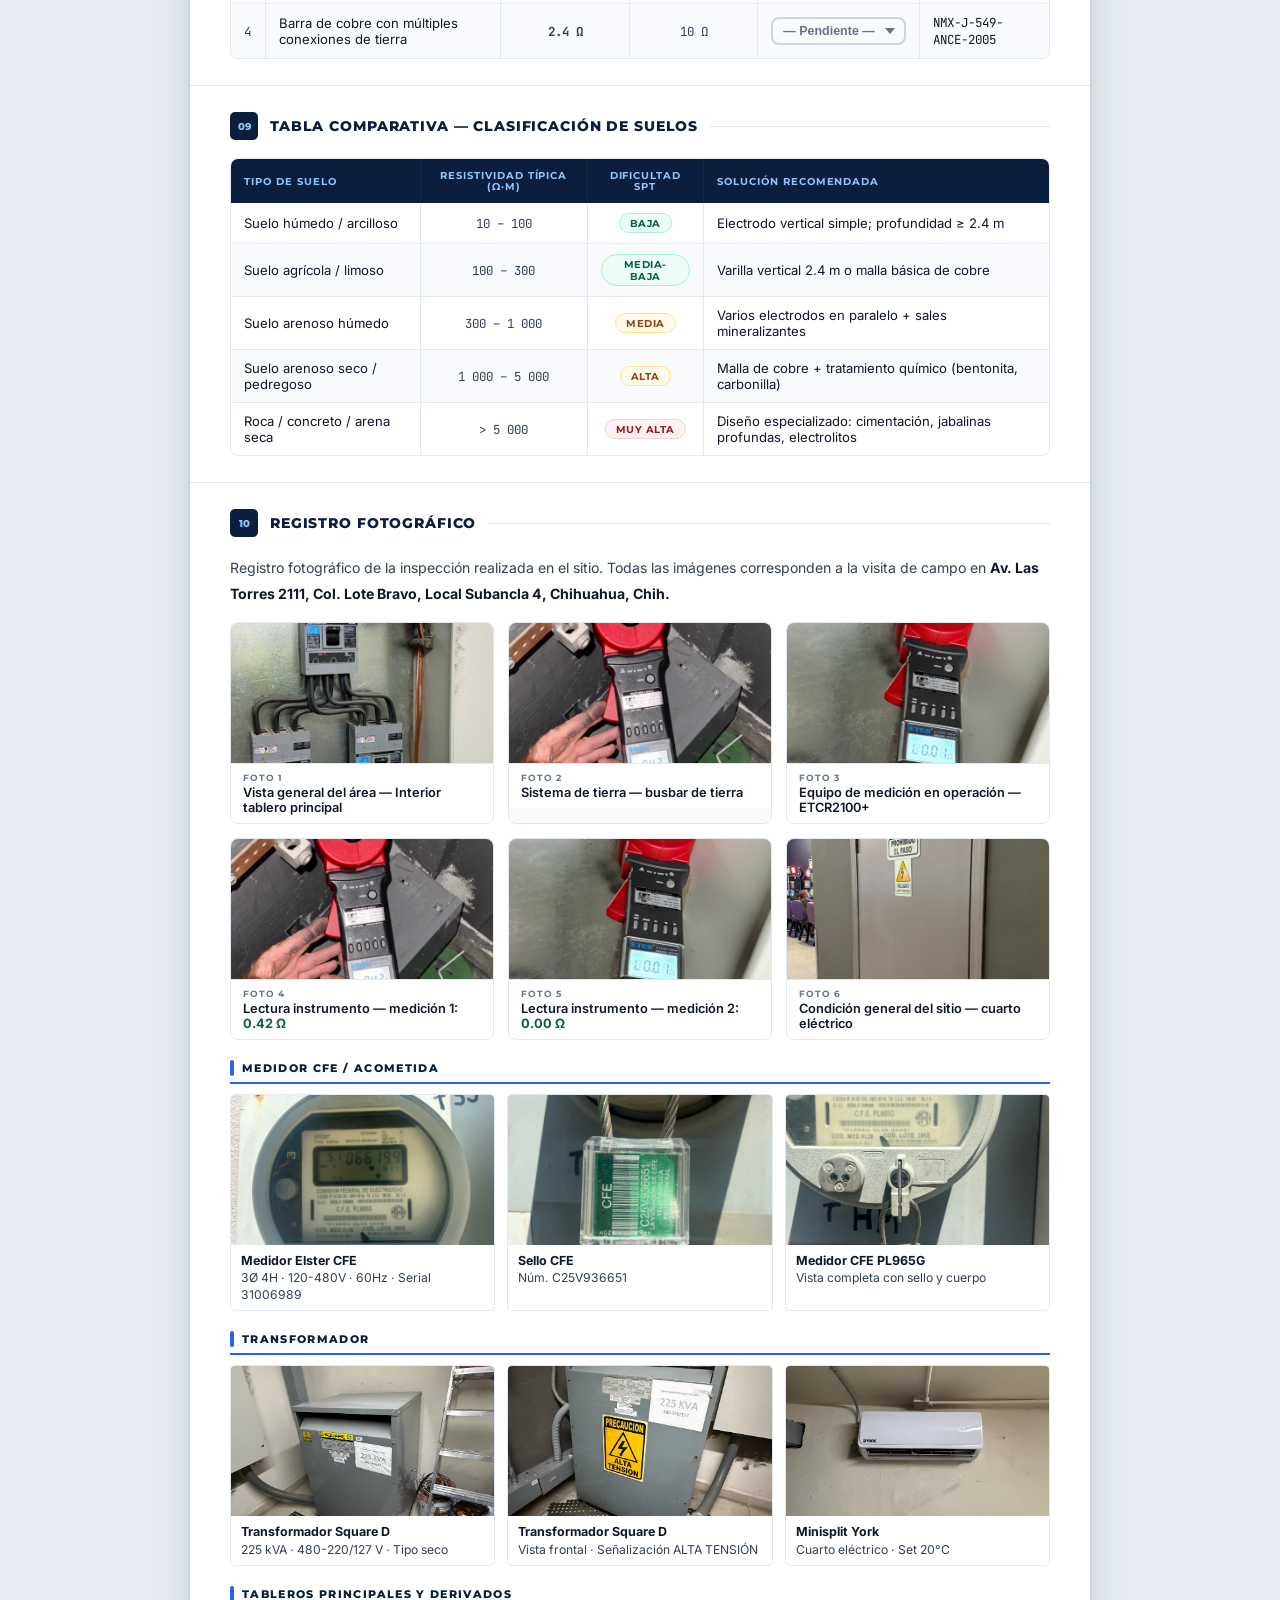
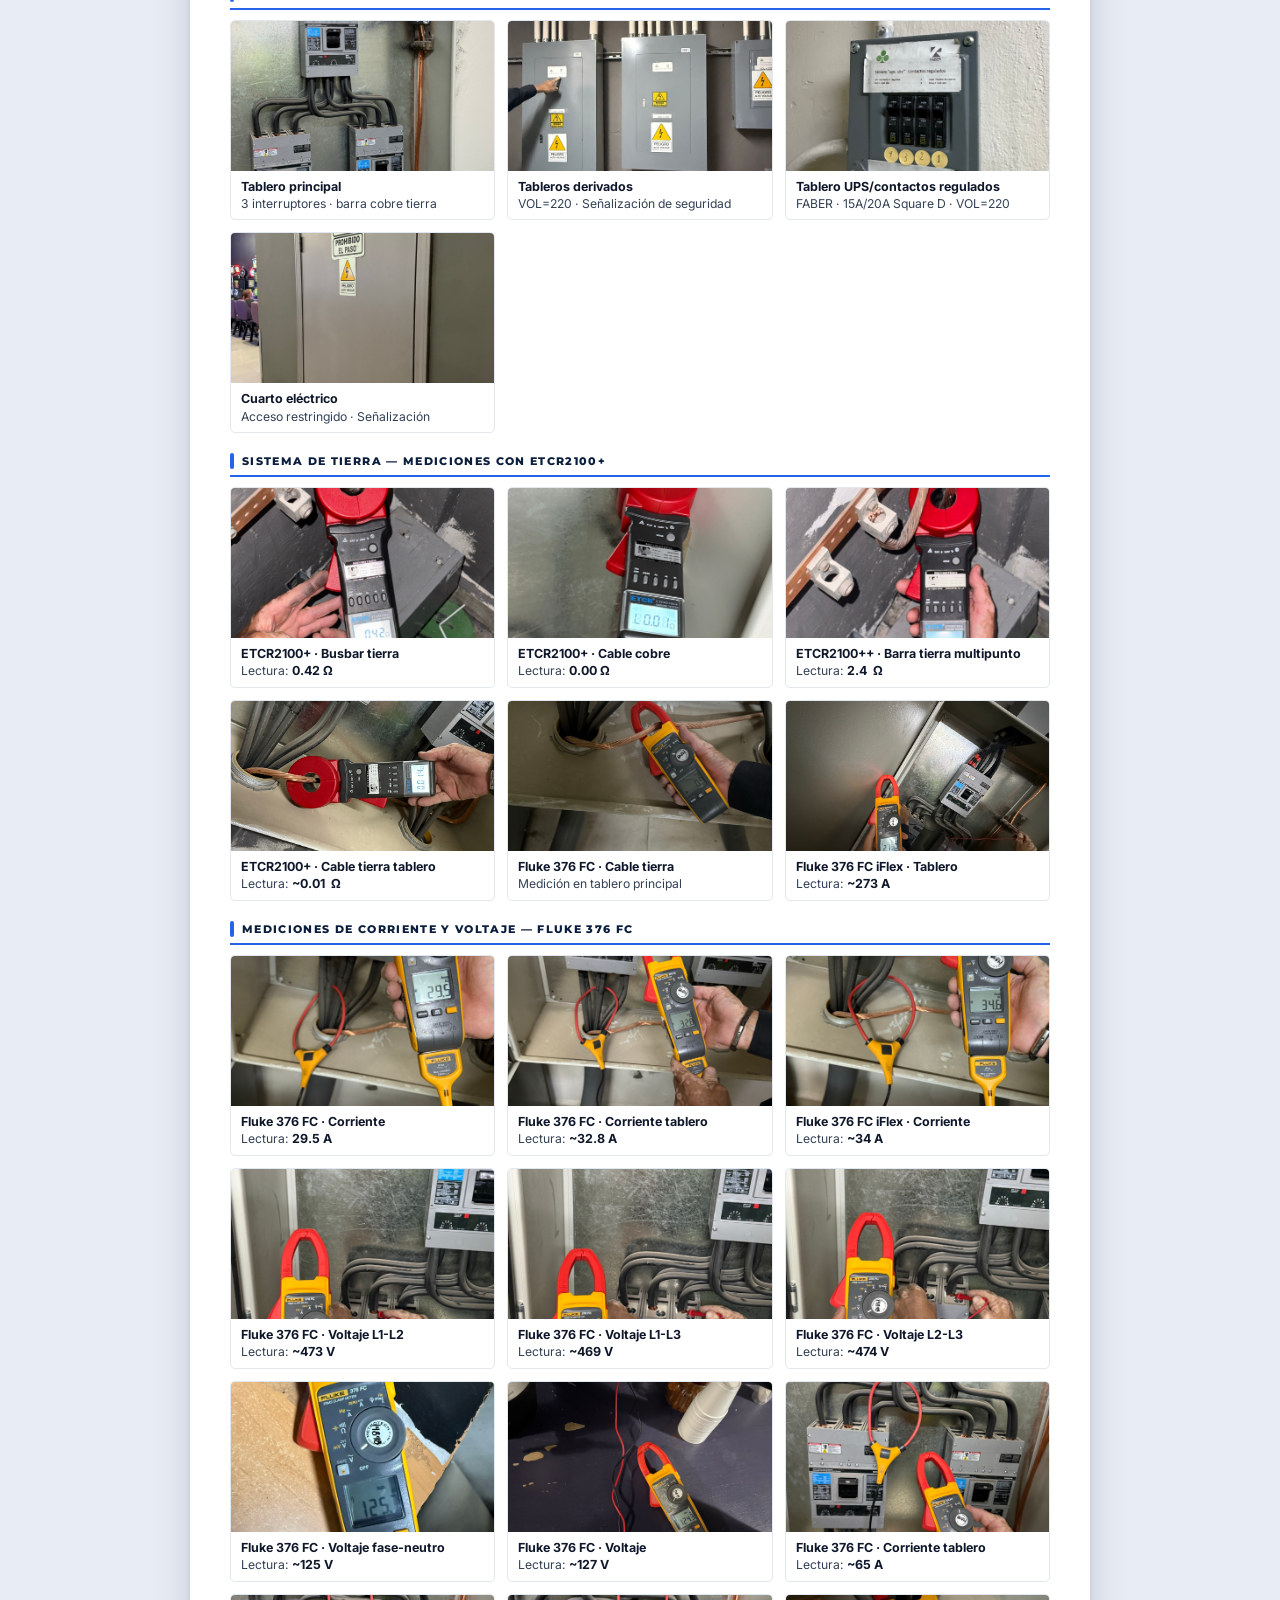
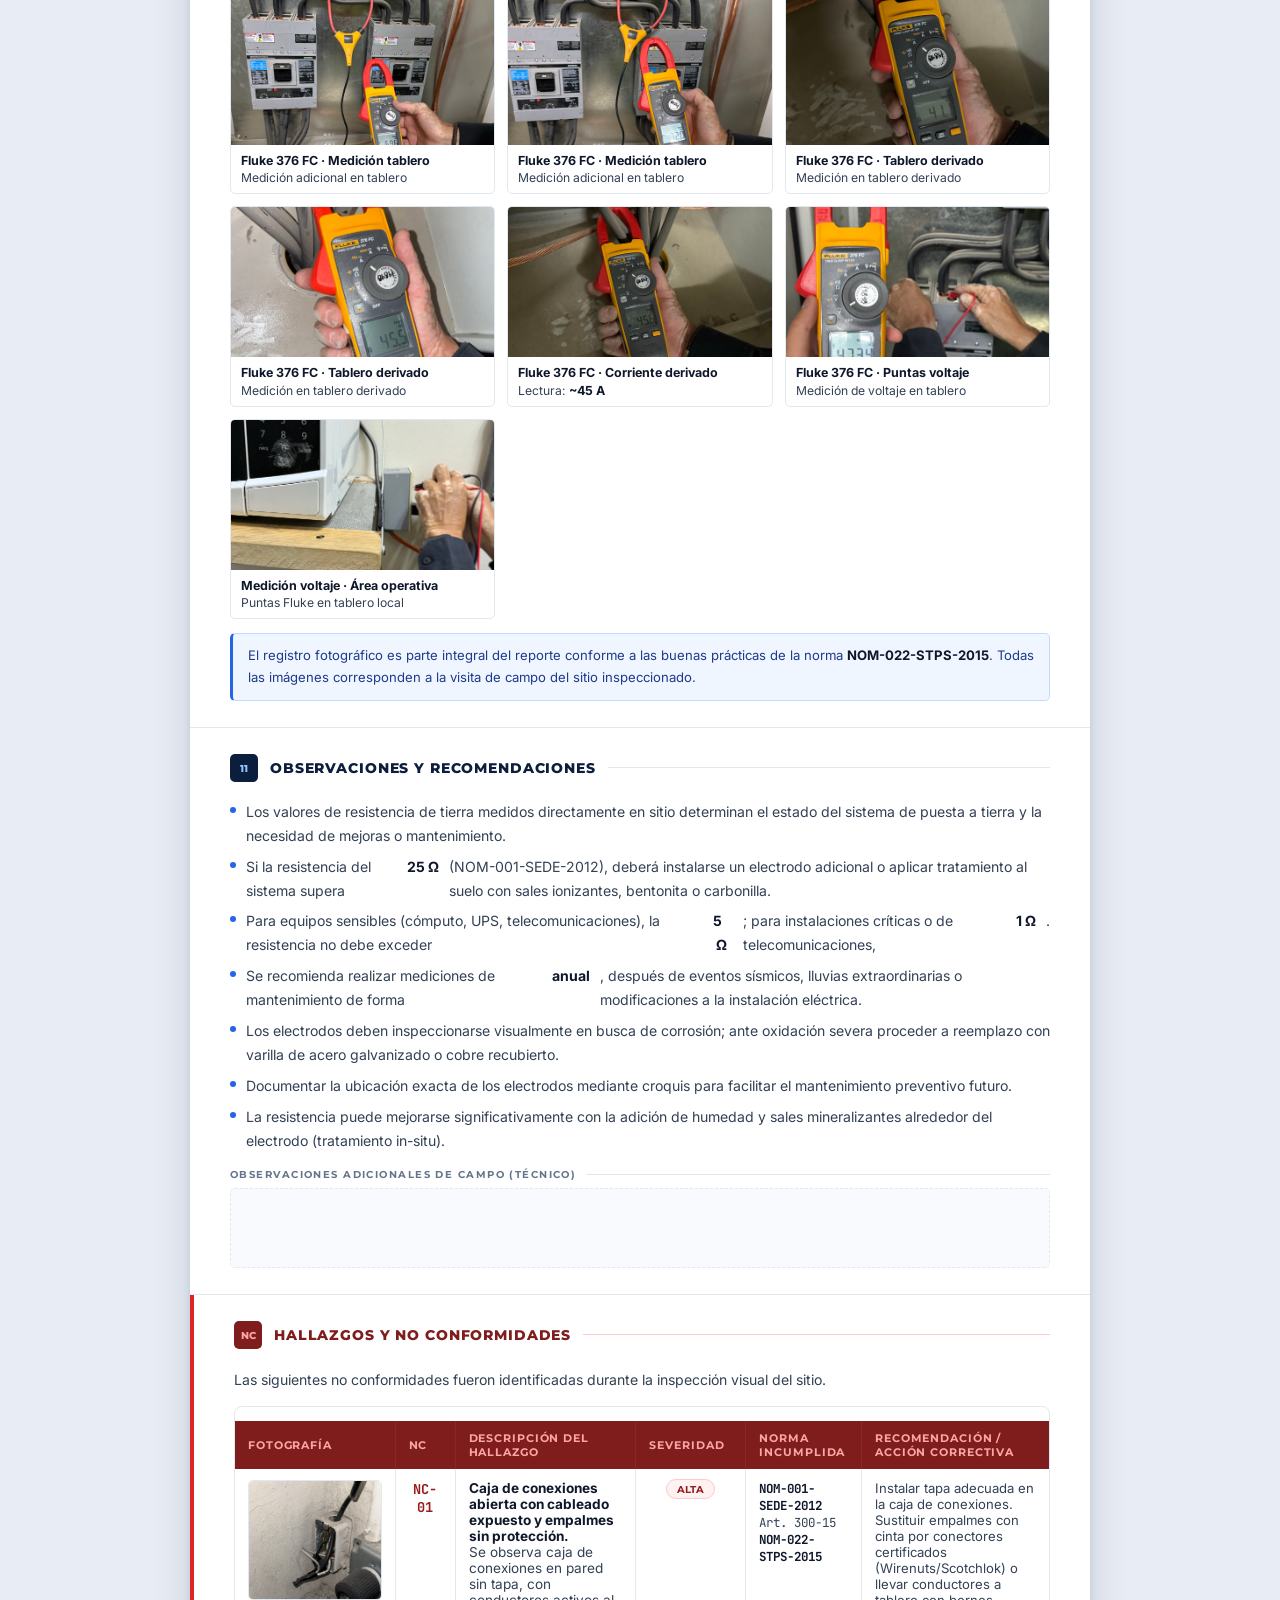
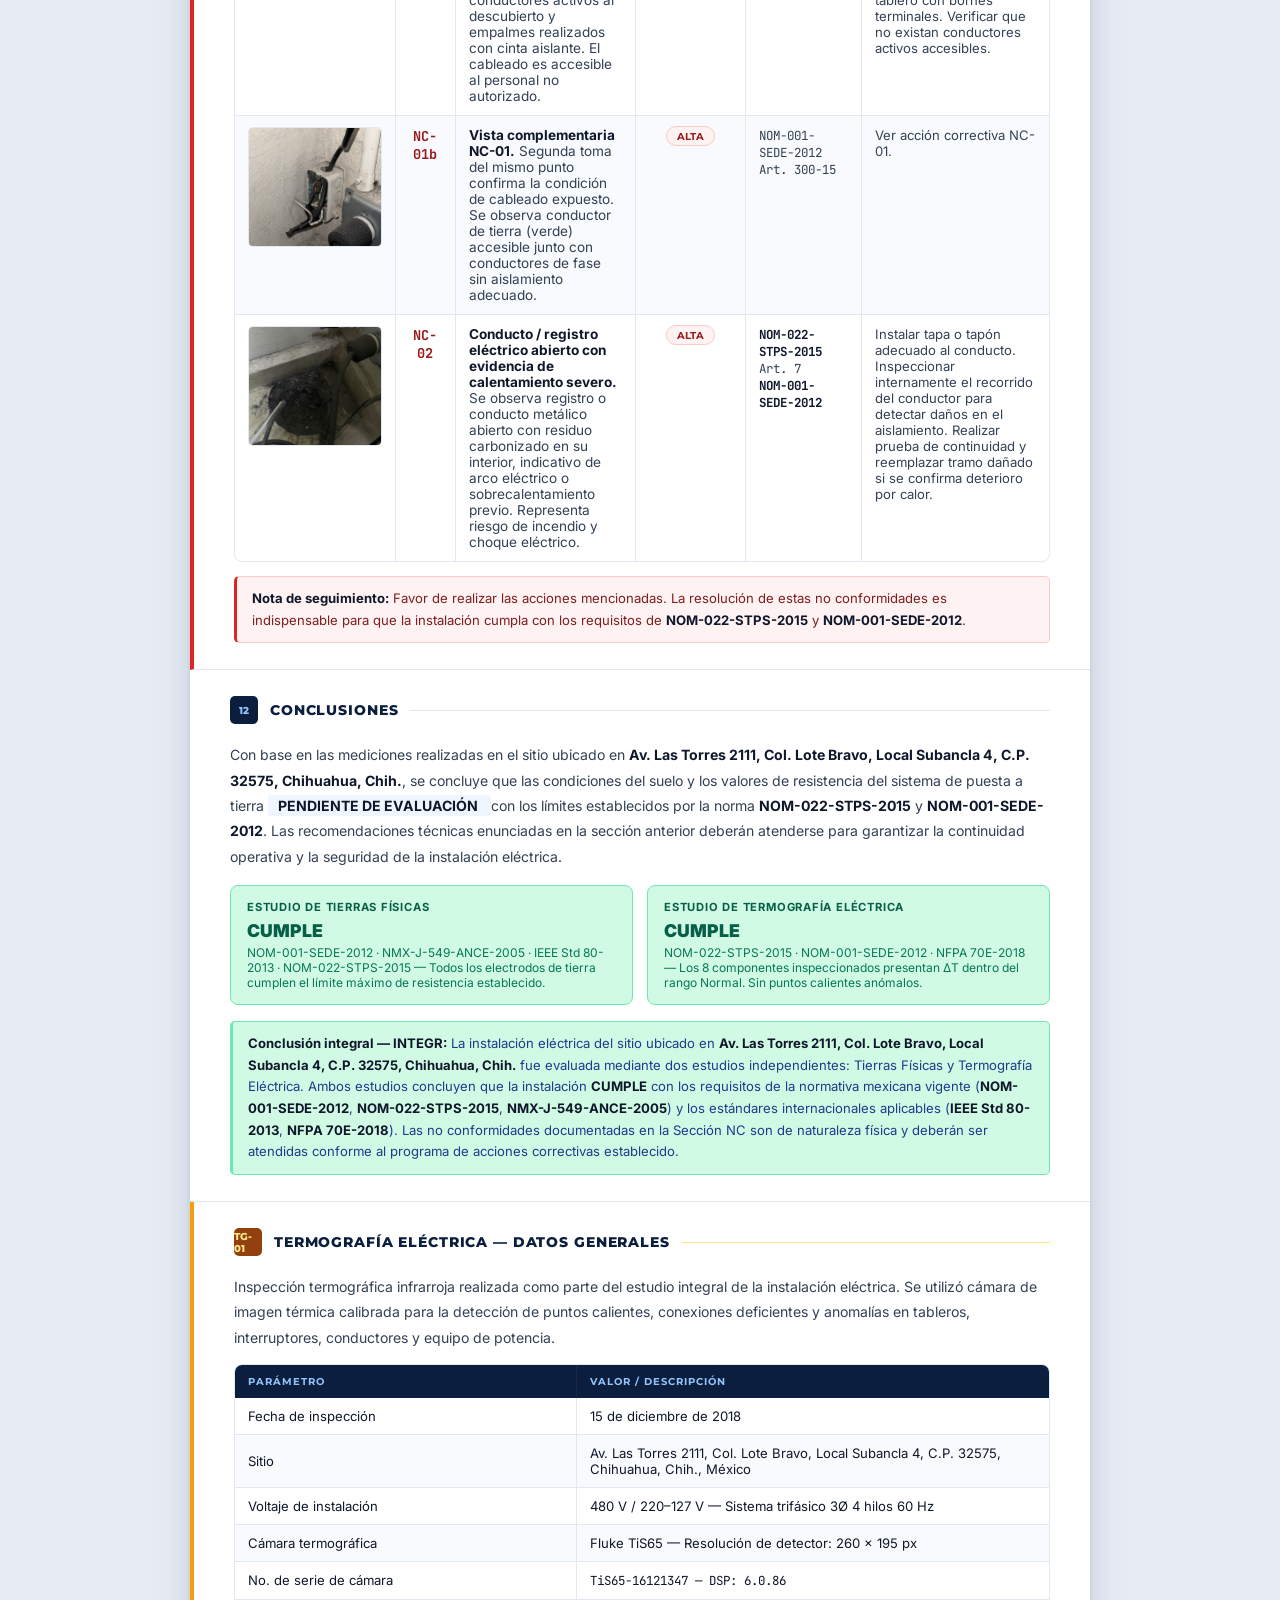
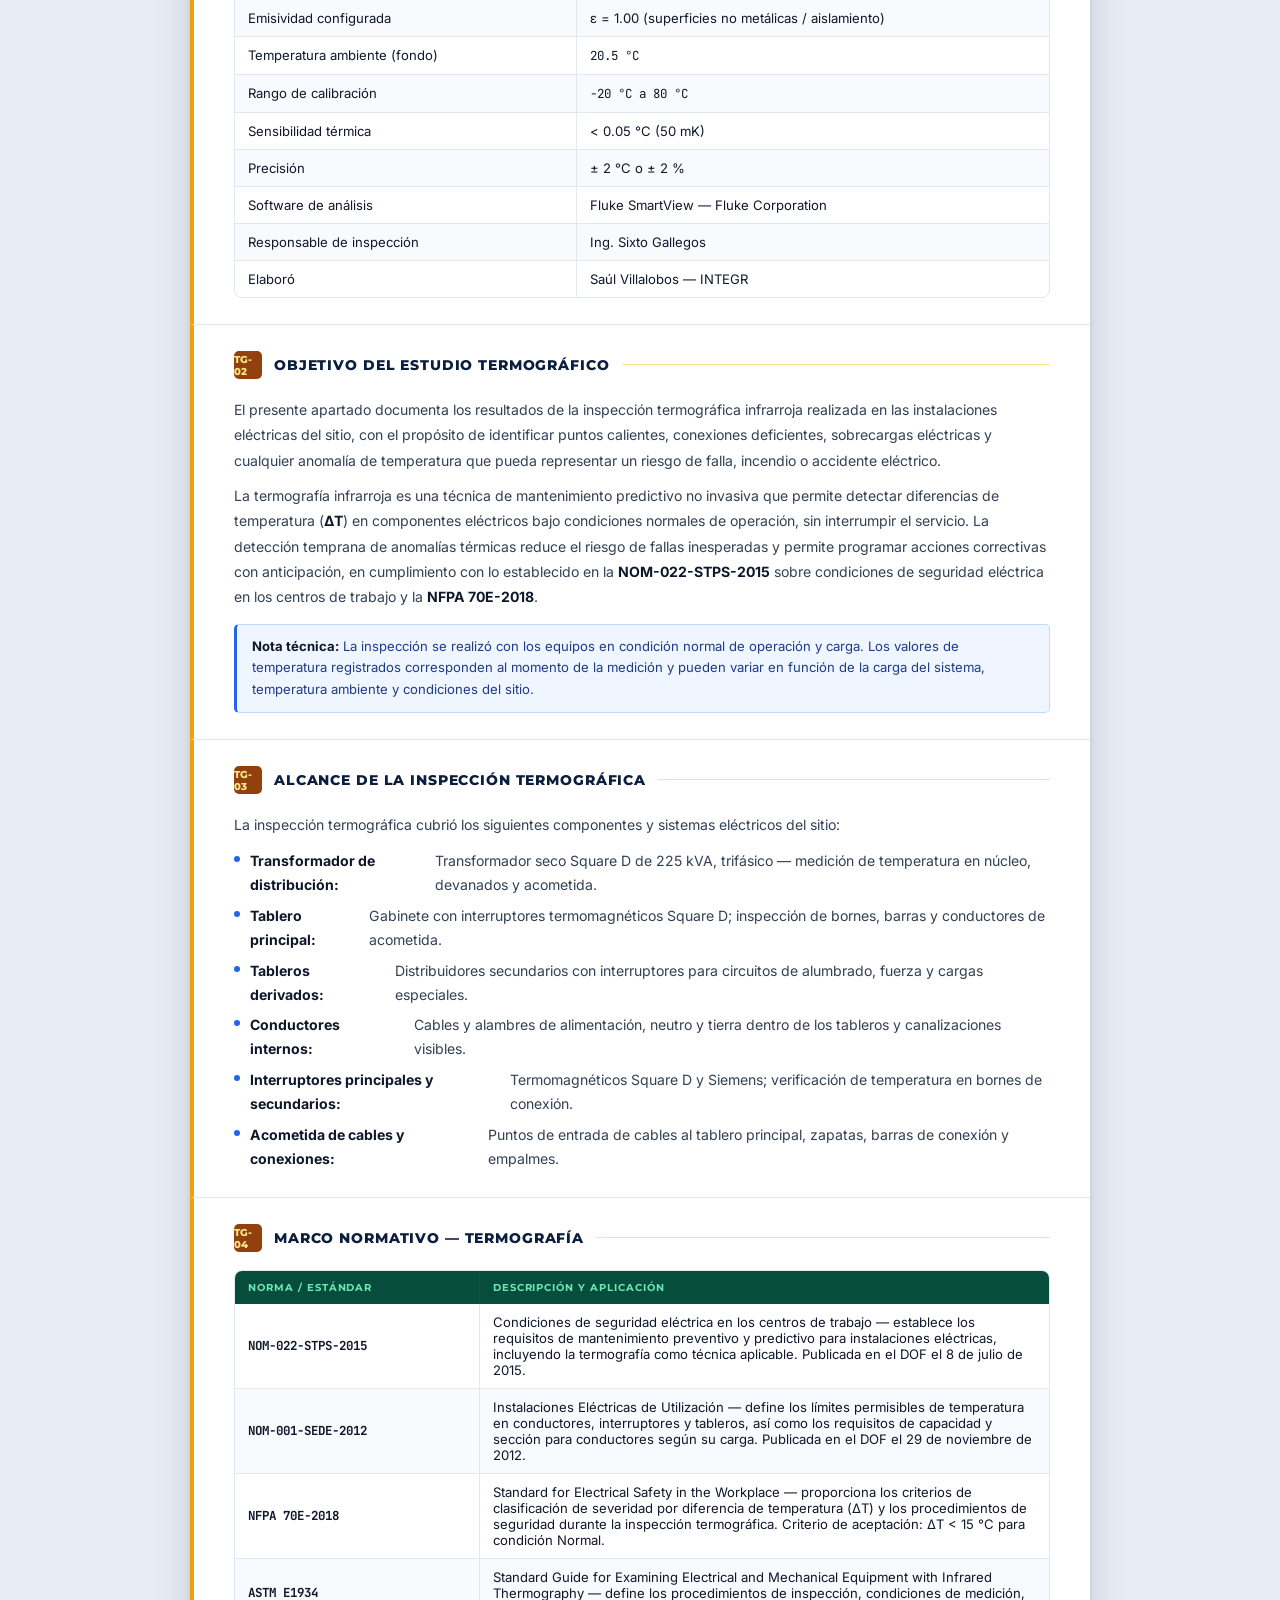
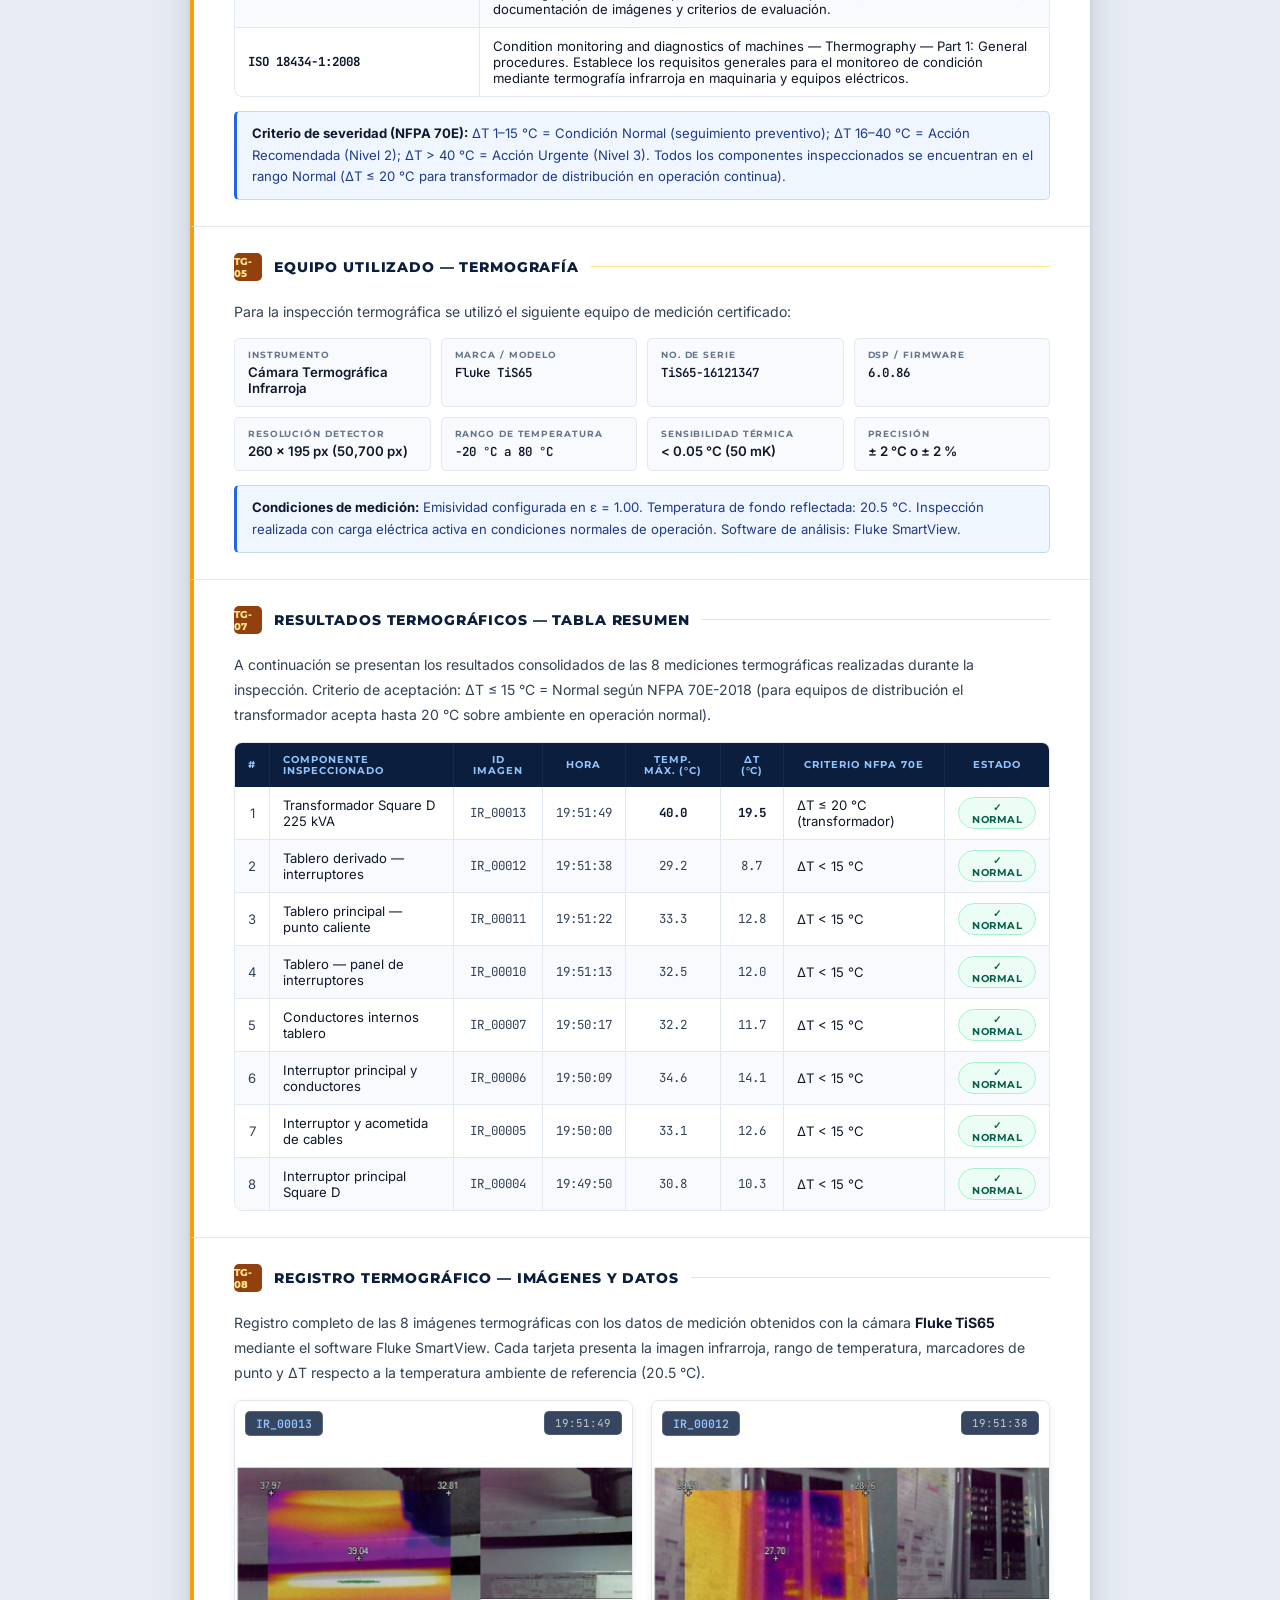
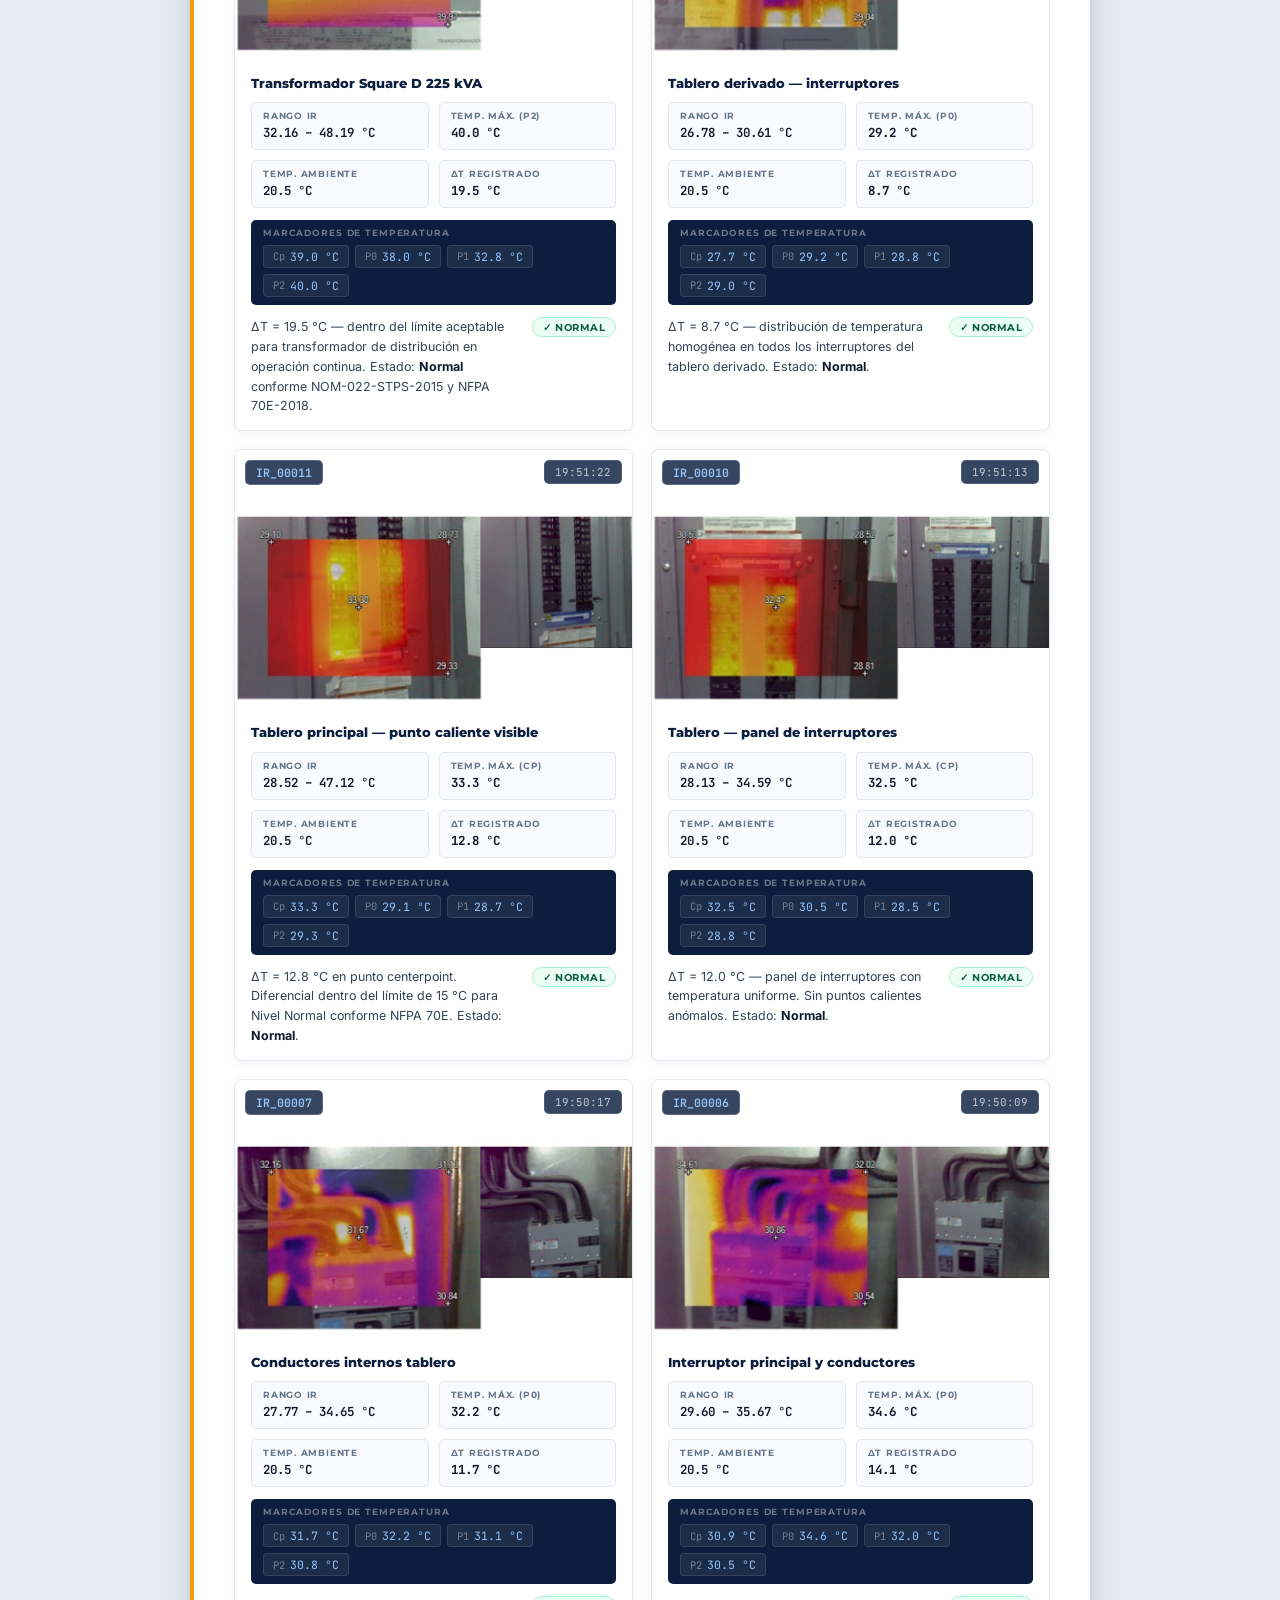
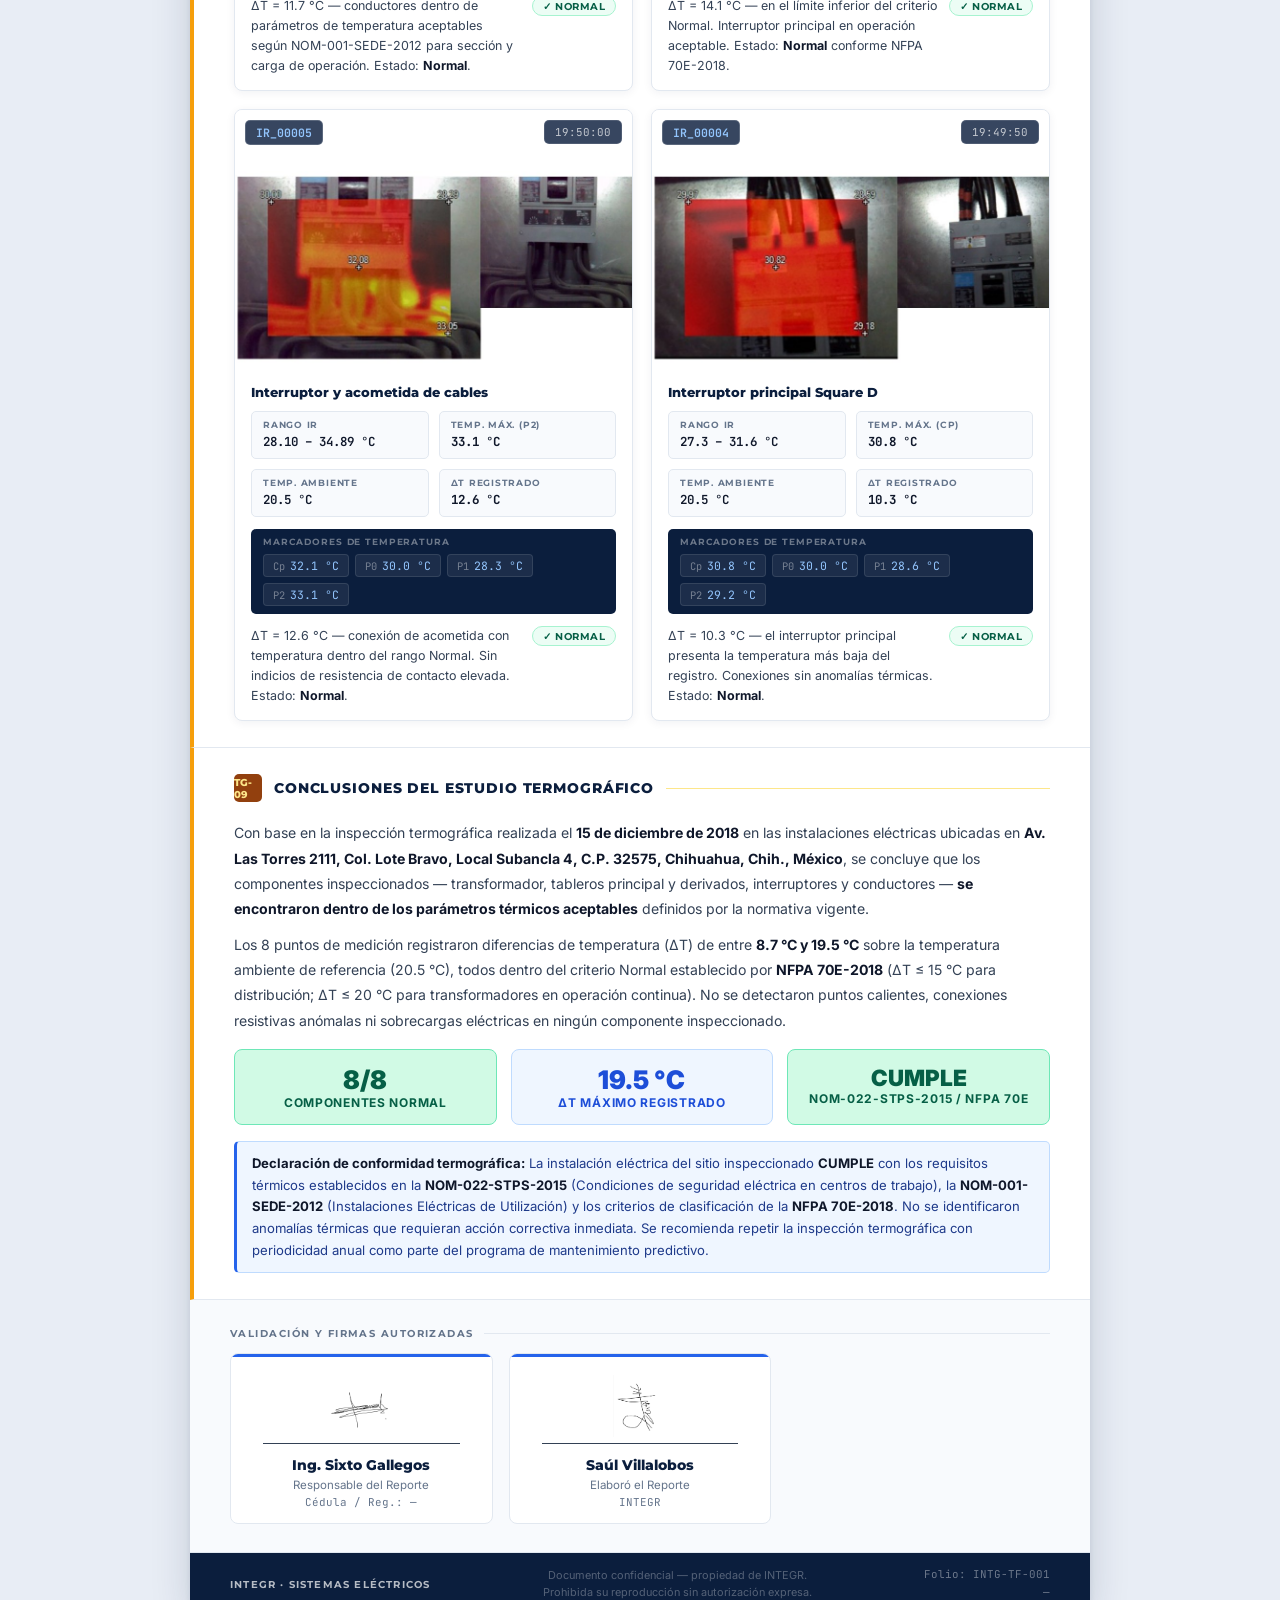
==== commit f2392133: "Expandir sección termografía con reporte completo e integrar conclusión dual CUMPLE - TG-01 a TG-09 " ====
--- a/reporte_tierras/index.html
+++ b/reporte_tierras/index.html
@@ -2058,6 +2058,83 @@
         width: 100% !important;
         object-fit: cover !important;
       }
+    }
+
+    /* ══════════════════════════════════════
+       TERMOGRAFÍA — ESTILOS
+    ══════════════════════════════════════ */
+    .termo-grid {
+      display: grid;
+      grid-template-columns: repeat(2, 1fr);
+      gap: 18px;
+      margin-top: 14px;
+    }
+    .termo-card {
+      border: 1px solid var(--border);
+      border-radius: var(--r);
+      overflow: hidden;
+      background: var(--white);
+      box-shadow: 0 2px 10px rgba(11,30,61,.06);
+    }
+    .termo-img-wrap { position:relative; background:#0B1E3D; }
+    .termo-img-wrap img { width:100%; height:260px; object-fit:cover; display:block; }
+    .termo-img-badge {
+      position:absolute; top:10px; left:10px;
+      background:rgba(11,30,61,.82); border:1px solid rgba(255,255,255,.18);
+      border-radius:var(--r-sm); padding:4px 10px;
+      font-family:'JetBrains Mono',monospace; font-size:.72rem; font-weight:600;
+      color:#93C5FD; backdrop-filter:blur(4px);
+    }
+    .termo-img-time {
+      position:absolute; top:10px; right:10px;
+      background:rgba(11,30,61,.82); border:1px solid rgba(255,255,255,.12);
+      border-radius:var(--r-sm); padding:4px 10px;
+      font-family:'JetBrains Mono',monospace; font-size:.68rem;
+      color:rgba(255,255,255,.7); backdrop-filter:blur(4px);
+    }
+    .termo-body { padding:14px 16px; }
+    .termo-comp-name {
+      font-family:'Montserrat',sans-serif; font-size:.82rem; font-weight:800;
+      color:var(--navy); margin-bottom:10px; line-height:1.3;
+    }
+    .termo-data-grid { display:grid; grid-template-columns:1fr 1fr; gap:10px; margin-bottom:12px; }
+    .termo-data-box { background:var(--off); border:1px solid var(--border); border-radius:var(--r-sm); padding:8px 11px; }
+    .tdb-lbl {
+      font-family:'Montserrat',sans-serif; font-size:.54rem; font-weight:700;
+      letter-spacing:.09em; text-transform:uppercase; color:var(--slate); margin-bottom:3px;
+    }
+    .tdb-val { font-size:.82rem; font-weight:600; color:var(--text); }
+    .tdb-val.mono { font-family:'JetBrains Mono',monospace; font-size:.78rem; }
+    .termo-markers { background:var(--navy); border-radius:var(--r-sm); padding:8px 12px; margin-bottom:12px; }
+    .tm-title {
+      font-family:'Montserrat',sans-serif; font-size:.54rem; font-weight:700;
+      letter-spacing:.1em; text-transform:uppercase; color:rgba(255,255,255,.4); margin-bottom:7px;
+    }
+    .tm-row { display:flex; gap:6px; flex-wrap:wrap; }
+    .tm-chip {
+      background:rgba(255,255,255,.07); border:1px solid rgba(255,255,255,.1);
+      border-radius:4px; padding:3px 9px;
+      font-family:'JetBrains Mono',monospace; font-size:.72rem; color:#93C5FD;
+      display:flex; gap:5px; align-items:center;
+    }
+    .tm-chip-lbl { color:rgba(255,255,255,.4); font-size:.65rem; }
+    .termo-footer { display:flex; align-items:flex-start; justify-content:space-between; gap:10px; }
+    .termo-interp { font-size:.78rem; color:var(--text-mid); line-height:1.6; flex:1; }
+
+    /* ══ TERMO PRINT ══ */
+    @media print {
+      .termo-grid { grid-template-columns:repeat(2,1fr) !important; gap:12px !important; }
+      .termo-card { break-inside:avoid !important; page-break-inside:avoid !important; }
+      .termo-img-wrap img { height:180px !important; object-fit:cover !important; }
+      .termo-body { padding:10px 12px !important; }
+      .termo-comp-name { font-size:8.5pt !important; }
+      .termo-data-grid { gap:6px !important; margin-bottom:8px !important; }
+      .termo-data-box { padding:6px 8px !important; }
+      .tdb-lbl { font-size:6pt !important; }
+      .tdb-val { font-size:8pt !important; }
+      .termo-markers { padding:6px 10px !important; margin-bottom:8px !important; background:var(--navy) !important; }
+      .tm-chip { font-size:7pt !important; padding:2px 6px !important; color:#93C5FD !important; background:rgba(255,255,255,.07) !important; border-color:rgba(255,255,255,.1) !important; }
+      .tm-chip-lbl { color:rgba(255,255,255,.4) !important; }
     }
   </style>
 </head>
@@ -2936,24 +3013,164 @@
         <strong>NOM-001-SEDE-2012</strong>. Las recomendaciones técnicas enunciadas en la sección anterior
         deberán atenderse para garantizar la continuidad operativa y la seguridad de la instalación eléctrica.
       </p>
-      <div class="nota" style="margin-top:14px">
-        Este informe fue elaborado con base en las mediciones de campo efectuadas por el técnico designado y
-        tiene validez técnica únicamente para el sitio, condiciones ambientales y fecha indicados. Cualquier
-        modificación posterior a la instalación invalida parcialmente las conclusiones aquí presentadas.
+      <div style="display:grid;grid-template-columns:repeat(2,1fr);gap:14px;margin:16px 0">
+        <div style="background:#D1FAE5;border:1.5px solid #6EE7B7;border-radius:8px;padding:14px 16px">
+          <div style="font-size:.7rem;font-weight:700;text-transform:uppercase;letter-spacing:.07em;color:#065F46;margin-bottom:6px">Estudio de Tierras Físicas</div>
+          <div style="font-size:1.1rem;font-weight:900;color:#065F46">CUMPLE</div>
+          <div style="font-size:.75rem;color:#047857;margin-top:4px">NOM-001-SEDE-2012 · NMX-J-549-ANCE-2005 · IEEE Std 80-2013 · NOM-022-STPS-2015 — Todos los electrodos de tierra cumplen el límite máximo de resistencia establecido.</div>
+        </div>
+        <div style="background:#D1FAE5;border:1.5px solid #6EE7B7;border-radius:8px;padding:14px 16px">
+          <div style="font-size:.7rem;font-weight:700;text-transform:uppercase;letter-spacing:.07em;color:#065F46;margin-bottom:6px">Estudio de Termografía Eléctrica</div>
+          <div style="font-size:1.1rem;font-weight:900;color:#065F46">CUMPLE</div>
+          <div style="font-size:.75rem;color:#047857;margin-top:4px">NOM-022-STPS-2015 · NOM-001-SEDE-2012 · NFPA 70E-2018 — Los 8 componentes inspeccionados presentan ΔT dentro del rango Normal. Sin puntos calientes anómalos.</div>
+        </div>
+      </div>
+      <div class="nota" style="background:#D1FAE5;border-color:#6EE7B7">
+        <strong>Conclusión integral — INTEGR:</strong> La instalación eléctrica del sitio ubicado en <strong>Av. Las Torres 2111, Col. Lote Bravo, Local Subancla 4, C.P. 32575, Chihuahua, Chih.</strong> fue evaluada mediante dos estudios independientes: Tierras Físicas y Termografía Eléctrica. Ambos estudios concluyen que la instalación <strong>CUMPLE</strong> con los requisitos de la normativa mexicana vigente (<strong>NOM-001-SEDE-2012</strong>, <strong>NOM-022-STPS-2015</strong>, <strong>NMX-J-549-ANCE-2005</strong>) y los estándares internacionales aplicables (<strong>IEEE Std 80-2013</strong>, <strong>NFPA 70E-2018</strong>). Las no conformidades documentadas en la Sección NC son de naturaleza física y deberán ser atendidas conforme al programa de acciones correctivas establecido.
       </div>
     </div>
 
-    <!-- ── TERMOGRAFÍA ELÉCTRICA ── -->
+    <!-- ═══════════════════════════════════════════════════════
+         SECCIÓN TG — ESTUDIO DE TERMOGRAFÍA ELÉCTRICA
+    ═══════════════════════════════════════════════════════ -->
+
+    <!-- TG-01: Datos Generales -->
     <div class="sec" style="border-left:4px solid #F59E0B">
       <div class="sec-head">
-        <div class="sec-num" style="background:#92400E;color:#FDE68A">TG</div>
-        <div class="sec-title">Estudio de Termografía Eléctrica</div>
+        <div class="sec-num" style="background:#92400E;color:#FDE68A">TG-01</div>
+        <div class="sec-title">Termografía Eléctrica — Datos Generales</div>
         <div class="sec-rule" style="background:#FDE68A"></div>
       </div>
-      <p>Inspección termográfica infrarroja realizada el <strong>15 de diciembre de 2018</strong> en las instalaciones eléctricas del sitio, utilizando cámara <strong>Fluke TiS65</strong> (Serial: TiS65-16121347, resolución 260×195 px). Emisividad: 1.00 — Temperatura ambiente de referencia: 20.5&nbsp;°C.</p>
-
-      <!-- Tabla resumen -->
-      <div class="tbl-wrap" style="margin-top:16px">
+      <p>Inspección termográfica infrarroja realizada como parte del estudio integral de la instalación eléctrica. Se utilizó cámara de imagen térmica calibrada para la detección de puntos calientes, conexiones deficientes y anomalías en tableros, interruptores, conductores y equipo de potencia.</p>
+      <div class="tbl-wrap">
+        <table>
+          <thead><tr><th class="l" style="width:42%">Parámetro</th><th class="l">Valor / Descripción</th></tr></thead>
+          <tbody>
+            <tr><td class="l">Fecha de inspección</td><td class="l">15 de diciembre de 2018</td></tr>
+            <tr><td class="l">Sitio</td><td class="l">Av. Las Torres 2111, Col. Lote Bravo, Local Subancla 4, C.P. 32575, Chihuahua, Chih., México</td></tr>
+            <tr><td class="l">Voltaje de instalación</td><td class="l">480 V / 220–127 V — Sistema trifásico 3Ø 4 hilos 60 Hz</td></tr>
+            <tr><td class="l">Cámara termográfica</td><td class="l">Fluke TiS65 — Resolución de detector: 260 × 195 px</td></tr>
+            <tr><td class="l">No. de serie de cámara</td><td class="l mono">TiS65-16121347 — DSP: 6.0.86</td></tr>
+            <tr><td class="l">Emisividad configurada</td><td class="l">ε = 1.00 (superficies no metálicas / aislamiento)</td></tr>
+            <tr><td class="l">Temperatura ambiente (fondo)</td><td class="l mono">20.5 °C</td></tr>
+            <tr><td class="l">Rango de calibración</td><td class="l mono">−20 °C a 80 °C</td></tr>
+            <tr><td class="l">Sensibilidad térmica</td><td class="l">&lt; 0.05 °C (50 mK)</td></tr>
+            <tr><td class="l">Precisión</td><td class="l">± 2 °C o ± 2 %</td></tr>
+            <tr><td class="l">Software de análisis</td><td class="l">Fluke SmartView — Fluke Corporation</td></tr>
+            <tr><td class="l">Responsable de inspección</td><td class="l">Ing. Sixto Gallegos</td></tr>
+            <tr><td class="l">Elaboró</td><td class="l">Saúl Villalobos — INTEGR</td></tr>
+          </tbody>
+        </table>
+      </div>
+    </div>
+
+    <!-- TG-02: Objetivo -->
+    <div class="sec" style="border-left:4px solid #F59E0B">
+      <div class="sec-head">
+        <div class="sec-num" style="background:#92400E;color:#FDE68A">TG-02</div>
+        <div class="sec-title">Objetivo del Estudio Termográfico</div>
+        <div class="sec-rule" style="background:#FDE68A"></div>
+      </div>
+      <p>
+        El presente apartado documenta los resultados de la inspección termográfica infrarroja realizada en las instalaciones eléctricas del sitio, con el propósito de identificar puntos calientes, conexiones deficientes, sobrecargas eléctricas y cualquier anomalía de temperatura que pueda representar un riesgo de falla, incendio o accidente eléctrico.
+      </p>
+      <p>
+        La termografía infrarroja es una técnica de mantenimiento predictivo no invasiva que permite detectar diferencias de temperatura (<strong>ΔT</strong>) en componentes eléctricos bajo condiciones normales de operación, sin interrumpir el servicio. La detección temprana de anomalías térmicas reduce el riesgo de fallas inesperadas y permite programar acciones correctivas con anticipación, en cumplimiento con lo establecido en la <strong>NOM-022-STPS-2015</strong> sobre condiciones de seguridad eléctrica en los centros de trabajo y la <strong>NFPA 70E-2018</strong>.
+      </p>
+      <div class="nota">
+        <strong>Nota técnica:</strong> La inspección se realizó con los equipos en condición normal de operación y carga. Los valores de temperatura registrados corresponden al momento de la medición y pueden variar en función de la carga del sistema, temperatura ambiente y condiciones del sitio.
+      </div>
+    </div>
+
+    <!-- TG-03: Alcance -->
+    <div class="sec" style="border-left:4px solid #F59E0B">
+      <div class="sec-head">
+        <div class="sec-num" style="background:#92400E;color:#FDE68A">TG-03</div>
+        <div class="sec-title">Alcance de la Inspección Termográfica</div>
+        <div class="sec-rule" style="background:#FDE68A"></div>
+      </div>
+      <p>La inspección termográfica cubrió los siguientes componentes y sistemas eléctricos del sitio:</p>
+      <ul class="check" style="margin-top:12px">
+        <li><strong>Transformador de distribución:</strong> Transformador seco Square D de 225 kVA, trifásico — medición de temperatura en núcleo, devanados y acometida.</li>
+        <li><strong>Tablero principal:</strong> Gabinete con interruptores termomagnéticos Square D; inspección de bornes, barras y conductores de acometida.</li>
+        <li><strong>Tableros derivados:</strong> Distribuidores secundarios con interruptores para circuitos de alumbrado, fuerza y cargas especiales.</li>
+        <li><strong>Conductores internos:</strong> Cables y alambres de alimentación, neutro y tierra dentro de los tableros y canalizaciones visibles.</li>
+        <li><strong>Interruptores principales y secundarios:</strong> Termomagnéticos Square D y Siemens; verificación de temperatura en bornes de conexión.</li>
+        <li><strong>Acometida de cables y conexiones:</strong> Puntos de entrada de cables al tablero principal, zapatas, barras de conexión y empalmes.</li>
+      </ul>
+    </div>
+
+    <!-- TG-04: Marco Normativo -->
+    <div class="sec" style="border-left:4px solid #F59E0B">
+      <div class="sec-head">
+        <div class="sec-num" style="background:#92400E;color:#FDE68A">TG-04</div>
+        <div class="sec-title">Marco Normativo — Termografía</div>
+        <div class="sec-rule" style="background:#FDE68A"></div>
+      </div>
+      <div class="tbl-wrap">
+        <table class="t-green">
+          <thead><tr><th class="l" style="width:30%">Norma / Estándar</th><th class="l">Descripción y aplicación</th></tr></thead>
+          <tbody>
+            <tr>
+              <td class="l mono"><strong>NOM-022-STPS-2015</strong></td>
+              <td class="l">Condiciones de seguridad eléctrica en los centros de trabajo — establece los requisitos de mantenimiento preventivo y predictivo para instalaciones eléctricas, incluyendo la termografía como técnica aplicable. Publicada en el DOF el 8 de julio de 2015.</td>
+            </tr>
+            <tr>
+              <td class="l mono"><strong>NOM-001-SEDE-2012</strong></td>
+              <td class="l">Instalaciones Eléctricas de Utilización — define los límites permisibles de temperatura en conductores, interruptores y tableros, así como los requisitos de capacidad y sección para conductores según su carga. Publicada en el DOF el 29 de noviembre de 2012.</td>
+            </tr>
+            <tr>
+              <td class="l mono"><strong>NFPA 70E-2018</strong></td>
+              <td class="l">Standard for Electrical Safety in the Workplace — proporciona los criterios de clasificación de severidad por diferencia de temperatura (ΔT) y los procedimientos de seguridad durante la inspección termográfica. Criterio de aceptación: ΔT &lt; 15 °C para condición Normal.</td>
+            </tr>
+            <tr>
+              <td class="l mono"><strong>ASTM E1934</strong></td>
+              <td class="l">Standard Guide for Examining Electrical and Mechanical Equipment with Infrared Thermography — define los procedimientos de inspección, condiciones de medición, documentación de imágenes y criterios de evaluación.</td>
+            </tr>
+            <tr>
+              <td class="l mono"><strong>ISO 18434-1:2008</strong></td>
+              <td class="l">Condition monitoring and diagnostics of machines — Thermography — Part 1: General procedures. Establece los requisitos generales para el monitoreo de condición mediante termografía infrarroja en maquinaria y equipos eléctricos.</td>
+            </tr>
+          </tbody>
+        </table>
+      </div>
+      <div class="nota">
+        <strong>Criterio de severidad (NFPA 70E):</strong> ΔT 1–15 °C = Condición Normal (seguimiento preventivo); ΔT 16–40 °C = Acción Recomendada (Nivel 2); ΔT &gt; 40 °C = Acción Urgente (Nivel 3). Todos los componentes inspeccionados se encuentran en el rango Normal (ΔT ≤ 20 °C para transformador de distribución en operación continua).
+      </div>
+    </div>
+
+    <!-- TG-05: Equipo Utilizado -->
+    <div class="sec" style="border-left:4px solid #F59E0B">
+      <div class="sec-head">
+        <div class="sec-num" style="background:#92400E;color:#FDE68A">TG-05</div>
+        <div class="sec-title">Equipo Utilizado — Termografía</div>
+        <div class="sec-rule" style="background:#FDE68A"></div>
+      </div>
+      <p>Para la inspección termográfica se utilizó el siguiente equipo de medición certificado:</p>
+      <div class="specs-grid" style="grid-template-columns:repeat(4,1fr)">
+        <div class="spec-box"><div class="sb-lbl">Instrumento</div><div class="sb-val">Cámara Termográfica Infrarroja</div></div>
+        <div class="spec-box"><div class="sb-lbl">Marca / Modelo</div><div class="sb-val mono">Fluke TiS65</div></div>
+        <div class="spec-box"><div class="sb-lbl">No. de Serie</div><div class="sb-val mono">TiS65-16121347</div></div>
+        <div class="spec-box"><div class="sb-lbl">DSP / Firmware</div><div class="sb-val mono">6.0.86</div></div>
+        <div class="spec-box"><div class="sb-lbl">Resolución detector</div><div class="sb-val">260 × 195 px (50,700 px)</div></div>
+        <div class="spec-box"><div class="sb-lbl">Rango de temperatura</div><div class="sb-val mono">−20 °C a 80 °C</div></div>
+        <div class="spec-box"><div class="sb-lbl">Sensibilidad térmica</div><div class="sb-val">&lt; 0.05 °C (50 mK)</div></div>
+        <div class="spec-box"><div class="sb-lbl">Precisión</div><div class="sb-val">± 2 °C o ± 2 %</div></div>
+      </div>
+      <div class="nota" style="margin-top:14px">
+        <strong>Condiciones de medición:</strong> Emisividad configurada en ε = 1.00. Temperatura de fondo reflectada: 20.5 °C. Inspección realizada con carga eléctrica activa en condiciones normales de operación. Software de análisis: Fluke SmartView.
+      </div>
+    </div>
+
+    <!-- TG-07: Resultados — Tabla Resumen -->
+    <div class="sec" style="border-left:4px solid #F59E0B">
+      <div class="sec-head">
+        <div class="sec-num" style="background:#92400E;color:#FDE68A">TG-07</div>
+        <div class="sec-title">Resultados Termográficos — Tabla Resumen</div>
+        <div class="sec-rule" style="background:#FDE68A"></div>
+      </div>
+      <p>A continuación se presentan los resultados consolidados de las 8 mediciones termográficas realizadas durante la inspección. Criterio de aceptación: ΔT ≤ 15 °C = Normal según NFPA 70E-2018 (para equipos de distribución el transformador acepta hasta 20 °C sobre ambiente en operación normal).</p>
+      <div class="tbl-wrap">
         <table>
           <thead>
             <tr>
@@ -2963,143 +3180,291 @@
               <th>Hora</th>
               <th>Temp. máx. (°C)</th>
               <th>ΔT (°C)</th>
+              <th>Criterio NFPA 70E</th>
               <th>Estado</th>
             </tr>
           </thead>
           <tbody>
-            <tr><td>1</td><td class="l">Transformador Square D 225 kVA</td><td class="mono">IR_00013</td><td class="mono">19:51:49</td><td class="mono"><strong>40.0</strong></td><td class="mono">19.5</td><td><span class="badge b-ok">Normal</span></td></tr>
-            <tr><td>2</td><td class="l">Tablero derivado — interruptores</td><td class="mono">IR_00012</td><td class="mono">19:51:38</td><td class="mono">29.2</td><td class="mono">8.7</td><td><span class="badge b-ok">Normal</span></td></tr>
-            <tr><td>3</td><td class="l">Tablero principal — punto caliente</td><td class="mono">IR_00011</td><td class="mono">19:51:22</td><td class="mono">33.3</td><td class="mono">12.8</td><td><span class="badge b-ok">Normal</span></td></tr>
-            <tr><td>4</td><td class="l">Tablero — panel de interruptores</td><td class="mono">IR_00010</td><td class="mono">19:51:13</td><td class="mono">32.5</td><td class="mono">12.0</td><td><span class="badge b-ok">Normal</span></td></tr>
-            <tr><td>5</td><td class="l">Conductores internos tablero</td><td class="mono">IR_00007</td><td class="mono">19:50:17</td><td class="mono">32.2</td><td class="mono">11.7</td><td><span class="badge b-ok">Normal</span></td></tr>
-            <tr><td>6</td><td class="l">Interruptor principal y conductores</td><td class="mono">IR_00006</td><td class="mono">19:50:09</td><td class="mono">34.6</td><td class="mono">14.1</td><td><span class="badge b-ok">Normal</span></td></tr>
-            <tr><td>7</td><td class="l">Interruptor y acometida de cables</td><td class="mono">IR_00005</td><td class="mono">19:50:00</td><td class="mono">33.1</td><td class="mono">12.6</td><td><span class="badge b-ok">Normal</span></td></tr>
-            <tr><td>8</td><td class="l">Interruptor principal Square D</td><td class="mono">IR_00004</td><td class="mono">19:49:50</td><td class="mono">30.8</td><td class="mono">10.3</td><td><span class="badge b-ok">Normal</span></td></tr>
+            <tr><td>1</td><td class="l">Transformador Square D 225 kVA</td><td class="mono">IR_00013</td><td class="mono">19:51:49</td><td class="mono"><strong>40.0</strong></td><td class="mono"><strong>19.5</strong></td><td class="l">ΔT ≤ 20 °C (transformador)</td><td><span class="badge b-ok">✓ Normal</span></td></tr>
+            <tr><td>2</td><td class="l">Tablero derivado — interruptores</td><td class="mono">IR_00012</td><td class="mono">19:51:38</td><td class="mono">29.2</td><td class="mono">8.7</td><td class="l">ΔT &lt; 15 °C</td><td><span class="badge b-ok">✓ Normal</span></td></tr>
+            <tr><td>3</td><td class="l">Tablero principal — punto caliente</td><td class="mono">IR_00011</td><td class="mono">19:51:22</td><td class="mono">33.3</td><td class="mono">12.8</td><td class="l">ΔT &lt; 15 °C</td><td><span class="badge b-ok">✓ Normal</span></td></tr>
+            <tr><td>4</td><td class="l">Tablero — panel de interruptores</td><td class="mono">IR_00010</td><td class="mono">19:51:13</td><td class="mono">32.5</td><td class="mono">12.0</td><td class="l">ΔT &lt; 15 °C</td><td><span class="badge b-ok">✓ Normal</span></td></tr>
+            <tr><td>5</td><td class="l">Conductores internos tablero</td><td class="mono">IR_00007</td><td class="mono">19:50:17</td><td class="mono">32.2</td><td class="mono">11.7</td><td class="l">ΔT &lt; 15 °C</td><td><span class="badge b-ok">✓ Normal</span></td></tr>
+            <tr><td>6</td><td class="l">Interruptor principal y conductores</td><td class="mono">IR_00006</td><td class="mono">19:50:09</td><td class="mono">34.6</td><td class="mono">14.1</td><td class="l">ΔT &lt; 15 °C</td><td><span class="badge b-ok">✓ Normal</span></td></tr>
+            <tr><td>7</td><td class="l">Interruptor y acometida de cables</td><td class="mono">IR_00005</td><td class="mono">19:50:00</td><td class="mono">33.1</td><td class="mono">12.6</td><td class="l">ΔT &lt; 15 °C</td><td><span class="badge b-ok">✓ Normal</span></td></tr>
+            <tr><td>8</td><td class="l">Interruptor principal Square D</td><td class="mono">IR_00004</td><td class="mono">19:49:50</td><td class="mono">30.8</td><td class="mono">10.3</td><td class="l">ΔT &lt; 15 °C</td><td><span class="badge b-ok">✓ Normal</span></td></tr>
           </tbody>
         </table>
       </div>
-
-      <!-- Galería termográfica -->
-      <div style="display:grid;grid-template-columns:repeat(auto-fill,minmax(340px,1fr));gap:18px;margin-top:22px">
-
-        <div style="background:var(--white);border:1px solid var(--border);border-radius:var(--r);overflow:hidden">
-          <img src="img/IR_00013_transformador.jpg" alt="IR_00013 — Transformador" style="width:100%;height:200px;object-fit:cover;display:block">
-          <div style="padding:12px 14px">
-            <div style="font-weight:700;font-size:.9rem;margin-bottom:8px">IR_00013 — Transformador Square D 225 kVA · 19:51:49</div>
-            <table style="width:100%;font-size:.78rem;border-collapse:collapse">
-              <tr style="background:var(--navy);color:#93C5FD"><th style="padding:5px 8px;text-align:left">Campo</th><th style="padding:5px 8px;text-align:left">Valor</th></tr>
-              <tr><td style="padding:4px 8px;border-bottom:1px solid var(--border)">Rango IR</td><td style="padding:4px 8px;border-bottom:1px solid var(--border);font-family:monospace">32.16 – 48.19 °C</td></tr>
-              <tr style="background:var(--off)"><td style="padding:4px 8px;border-bottom:1px solid var(--border)">Centerpoint</td><td style="padding:4px 8px;border-bottom:1px solid var(--border);font-family:monospace">39.0 °C</td></tr>
-              <tr><td style="padding:4px 8px;border-bottom:1px solid var(--border)">P0 / P1 / P2</td><td style="padding:4px 8px;border-bottom:1px solid var(--border);font-family:monospace">38.0 / 32.8 / 40.0 °C</td></tr>
-              <tr style="background:var(--off)"><td style="padding:4px 8px">ΔT sobre ambiente</td><td style="padding:4px 8px;font-family:monospace"><strong>19.5 °C</strong></td></tr>
-            </table>
-          </div>
-        </div>
-
-        <div style="background:var(--white);border:1px solid var(--border);border-radius:var(--r);overflow:hidden">
-          <img src="img/IR_00012_tablero_derecho.jpg" alt="IR_00012 — Tablero derivado" style="width:100%;height:200px;object-fit:cover;display:block">
-          <div style="padding:12px 14px">
-            <div style="font-weight:700;font-size:.9rem;margin-bottom:8px">IR_00012 — Tablero derivado — interruptores · 19:51:38</div>
-            <table style="width:100%;font-size:.78rem;border-collapse:collapse">
-              <tr style="background:var(--navy);color:#93C5FD"><th style="padding:5px 8px;text-align:left">Campo</th><th style="padding:5px 8px;text-align:left">Valor</th></tr>
-              <tr><td style="padding:4px 8px;border-bottom:1px solid var(--border)">Rango IR</td><td style="padding:4px 8px;border-bottom:1px solid var(--border);font-family:monospace">26.78 – 30.61 °C</td></tr>
-              <tr style="background:var(--off)"><td style="padding:4px 8px;border-bottom:1px solid var(--border)">Centerpoint</td><td style="padding:4px 8px;border-bottom:1px solid var(--border);font-family:monospace">27.7 °C</td></tr>
-              <tr><td style="padding:4px 8px;border-bottom:1px solid var(--border)">P0 / P1 / P2</td><td style="padding:4px 8px;border-bottom:1px solid var(--border);font-family:monospace">29.2 / 28.8 / 29.0 °C</td></tr>
-              <tr style="background:var(--off)"><td style="padding:4px 8px">ΔT sobre ambiente</td><td style="padding:4px 8px;font-family:monospace"><strong>8.7 °C</strong></td></tr>
-            </table>
-          </div>
-        </div>
-
-        <div style="background:var(--white);border:1px solid var(--border);border-radius:var(--r);overflow:hidden">
-          <img src="img/IR_00011_tablero_izq.jpg" alt="IR_00011 — Tablero principal" style="width:100%;height:200px;object-fit:cover;display:block">
-          <div style="padding:12px 14px">
-            <div style="font-weight:700;font-size:.9rem;margin-bottom:8px">IR_00011 — Tablero principal — punto caliente · 19:51:22</div>
-            <table style="width:100%;font-size:.78rem;border-collapse:collapse">
-              <tr style="background:var(--navy);color:#93C5FD"><th style="padding:5px 8px;text-align:left">Campo</th><th style="padding:5px 8px;text-align:left">Valor</th></tr>
-              <tr><td style="padding:4px 8px;border-bottom:1px solid var(--border)">Rango IR</td><td style="padding:4px 8px;border-bottom:1px solid var(--border);font-family:monospace">28.52 – 47.12 °C</td></tr>
-              <tr style="background:var(--off)"><td style="padding:4px 8px;border-bottom:1px solid var(--border)">Centerpoint</td><td style="padding:4px 8px;border-bottom:1px solid var(--border);font-family:monospace">33.3 °C</td></tr>
-              <tr><td style="padding:4px 8px;border-bottom:1px solid var(--border)">P0 / P1 / P2</td><td style="padding:4px 8px;border-bottom:1px solid var(--border);font-family:monospace">29.1 / 28.7 / 29.3 °C</td></tr>
-              <tr style="background:var(--off)"><td style="padding:4px 8px">ΔT sobre ambiente</td><td style="padding:4px 8px;font-family:monospace"><strong>12.8 °C</strong></td></tr>
-            </table>
-          </div>
-        </div>
-
-        <div style="background:var(--white);border:1px solid var(--border);border-radius:var(--r);overflow:hidden">
-          <img src="img/IR_00010_tablero_panel.jpg" alt="IR_00010 — Panel interruptores" style="width:100%;height:200px;object-fit:cover;display:block">
-          <div style="padding:12px 14px">
-            <div style="font-weight:700;font-size:.9rem;margin-bottom:8px">IR_00010 — Tablero — panel de interruptores · 19:51:13</div>
-            <table style="width:100%;font-size:.78rem;border-collapse:collapse">
-              <tr style="background:var(--navy);color:#93C5FD"><th style="padding:5px 8px;text-align:left">Campo</th><th style="padding:5px 8px;text-align:left">Valor</th></tr>
-              <tr><td style="padding:4px 8px;border-bottom:1px solid var(--border)">Rango IR</td><td style="padding:4px 8px;border-bottom:1px solid var(--border);font-family:monospace">28.13 – 34.59 °C</td></tr>
-              <tr style="background:var(--off)"><td style="padding:4px 8px;border-bottom:1px solid var(--border)">Centerpoint</td><td style="padding:4px 8px;border-bottom:1px solid var(--border);font-family:monospace">32.5 °C</td></tr>
-              <tr><td style="padding:4px 8px;border-bottom:1px solid var(--border)">P0 / P1 / P2</td><td style="padding:4px 8px;border-bottom:1px solid var(--border);font-family:monospace">30.5 / 28.5 / 28.8 °C</td></tr>
-              <tr style="background:var(--off)"><td style="padding:4px 8px">ΔT sobre ambiente</td><td style="padding:4px 8px;font-family:monospace"><strong>12.0 °C</strong></td></tr>
-            </table>
-          </div>
-        </div>
-
-        <div style="background:var(--white);border:1px solid var(--border);border-radius:var(--r);overflow:hidden">
-          <img src="img/IR_00007_cables.jpg" alt="IR_00007 — Conductores" style="width:100%;height:200px;object-fit:cover;display:block">
-          <div style="padding:12px 14px">
-            <div style="font-weight:700;font-size:.9rem;margin-bottom:8px">IR_00007 — Conductores internos tablero · 19:50:17</div>
-            <table style="width:100%;font-size:.78rem;border-collapse:collapse">
-              <tr style="background:var(--navy);color:#93C5FD"><th style="padding:5px 8px;text-align:left">Campo</th><th style="padding:5px 8px;text-align:left">Valor</th></tr>
-              <tr><td style="padding:4px 8px;border-bottom:1px solid var(--border)">Rango IR</td><td style="padding:4px 8px;border-bottom:1px solid var(--border);font-family:monospace">27.77 – 34.65 °C</td></tr>
-              <tr style="background:var(--off)"><td style="padding:4px 8px;border-bottom:1px solid var(--border)">Centerpoint</td><td style="padding:4px 8px;border-bottom:1px solid var(--border);font-family:monospace">31.7 °C</td></tr>
-              <tr><td style="padding:4px 8px;border-bottom:1px solid var(--border)">P0 / P1 / P2</td><td style="padding:4px 8px;border-bottom:1px solid var(--border);font-family:monospace">32.2 / 31.1 / 30.8 °C</td></tr>
-              <tr style="background:var(--off)"><td style="padding:4px 8px">ΔT sobre ambiente</td><td style="padding:4px 8px;font-family:monospace"><strong>11.7 °C</strong></td></tr>
-            </table>
-          </div>
-        </div>
-
-        <div style="background:var(--white);border:1px solid var(--border);border-radius:var(--r);overflow:hidden">
-          <img src="img/IR_00006_interruptor.jpg" alt="IR_00006 — Interruptor" style="width:100%;height:200px;object-fit:cover;display:block">
-          <div style="padding:12px 14px">
-            <div style="font-weight:700;font-size:.9rem;margin-bottom:8px">IR_00006 — Interruptor principal y conductores · 19:50:09</div>
-            <table style="width:100%;font-size:.78rem;border-collapse:collapse">
-              <tr style="background:var(--navy);color:#93C5FD"><th style="padding:5px 8px;text-align:left">Campo</th><th style="padding:5px 8px;text-align:left">Valor</th></tr>
-              <tr><td style="padding:4px 8px;border-bottom:1px solid var(--border)">Rango IR</td><td style="padding:4px 8px;border-bottom:1px solid var(--border);font-family:monospace">29.60 – 35.67 °C</td></tr>
-              <tr style="background:var(--off)"><td style="padding:4px 8px;border-bottom:1px solid var(--border)">Centerpoint</td><td style="padding:4px 8px;border-bottom:1px solid var(--border);font-family:monospace">30.9 °C</td></tr>
-              <tr><td style="padding:4px 8px;border-bottom:1px solid var(--border)">P0 / P1 / P2</td><td style="padding:4px 8px;border-bottom:1px solid var(--border);font-family:monospace">34.6 / 32.0 / 30.5 °C</td></tr>
-              <tr style="background:var(--off)"><td style="padding:4px 8px">ΔT sobre ambiente</td><td style="padding:4px 8px;font-family:monospace"><strong>14.1 °C</strong></td></tr>
-            </table>
-          </div>
-        </div>
-
-        <div style="background:var(--white);border:1px solid var(--border);border-radius:var(--r);overflow:hidden">
-          <img src="img/IR_00005_interruptor2.jpg" alt="IR_00005 — Interruptor acometida" style="width:100%;height:200px;object-fit:cover;display:block">
-          <div style="padding:12px 14px">
-            <div style="font-weight:700;font-size:.9rem;margin-bottom:8px">IR_00005 — Interruptor y acometida de cables · 19:50:00</div>
-            <table style="width:100%;font-size:.78rem;border-collapse:collapse">
-              <tr style="background:var(--navy);color:#93C5FD"><th style="padding:5px 8px;text-align:left">Campo</th><th style="padding:5px 8px;text-align:left">Valor</th></tr>
-              <tr><td style="padding:4px 8px;border-bottom:1px solid var(--border)">Rango IR</td><td style="padding:4px 8px;border-bottom:1px solid var(--border);font-family:monospace">28.10 – 34.89 °C</td></tr>
-              <tr style="background:var(--off)"><td style="padding:4px 8px;border-bottom:1px solid var(--border)">Centerpoint</td><td style="padding:4px 8px;border-bottom:1px solid var(--border);font-family:monospace">32.1 °C</td></tr>
-              <tr><td style="padding:4px 8px;border-bottom:1px solid var(--border)">P0 / P1 / P2</td><td style="padding:4px 8px;border-bottom:1px solid var(--border);font-family:monospace">30.0 / 28.3 / 33.1 °C</td></tr>
-              <tr style="background:var(--off)"><td style="padding:4px 8px">ΔT sobre ambiente</td><td style="padding:4px 8px;font-family:monospace"><strong>12.6 °C</strong></td></tr>
-            </table>
-          </div>
-        </div>
-
-        <div style="background:var(--white);border:1px solid var(--border);border-radius:var(--r);overflow:hidden">
-          <img src="img/IR_00004_breaker.jpg" alt="IR_00004 — Breaker principal" style="width:100%;height:200px;object-fit:cover;display:block">
-          <div style="padding:12px 14px">
-            <div style="font-weight:700;font-size:.9rem;margin-bottom:8px">IR_00004 — Interruptor principal Square D · 19:49:50</div>
-            <table style="width:100%;font-size:.78rem;border-collapse:collapse">
-              <tr style="background:var(--navy);color:#93C5FD"><th style="padding:5px 8px;text-align:left">Campo</th><th style="padding:5px 8px;text-align:left">Valor</th></tr>
-              <tr><td style="padding:4px 8px;border-bottom:1px solid var(--border)">Rango IR</td><td style="padding:4px 8px;border-bottom:1px solid var(--border);font-family:monospace">27.3 – 31.6 °C</td></tr>
-              <tr style="background:var(--off)"><td style="padding:4px 8px;border-bottom:1px solid var(--border)">Centerpoint</td><td style="padding:4px 8px;border-bottom:1px solid var(--border);font-family:monospace">30.8 °C</td></tr>
-              <tr><td style="padding:4px 8px;border-bottom:1px solid var(--border)">P0 / P1 / P2</td><td style="padding:4px 8px;border-bottom:1px solid var(--border);font-family:monospace">30.0 / 28.6 / 29.2 °C</td></tr>
-              <tr style="background:var(--off)"><td style="padding:4px 8px">ΔT sobre ambiente</td><td style="padding:4px 8px;font-family:monospace"><strong>10.3 °C</strong></td></tr>
-            </table>
-          </div>
-        </div>
-
-      </div><!-- /galería termográfica -->
-
-      <div class="nota" style="margin-top:20px">
-        Los 8 componentes inspeccionados se encontraron en <strong>condiciones normales de operación</strong>.
-        Las temperaturas registradas corresponden al funcionamiento esperado de la instalación eléctrica en
-        las condiciones de carga al momento de la inspección. Cámara: Fluke TiS65 · Serial TiS65-16121347 · 15/12/2018.
+    </div>
+
+    <!-- TG-08: Registro Termográfico completo -->
+    <div class="sec" style="border-left:4px solid #F59E0B">
+      <div class="sec-head">
+        <div class="sec-num" style="background:#92400E;color:#FDE68A">TG-08</div>
+        <div class="sec-title">Registro Termográfico — Imágenes y Datos</div>
+        <div class="sec-rule" style="background:#FDE68A"></div>
+      </div>
+      <p>Registro completo de las 8 imágenes termográficas con los datos de medición obtenidos con la cámara <strong>Fluke TiS65</strong> mediante el software Fluke SmartView. Cada tarjeta presenta la imagen infrarroja, rango de temperatura, marcadores de punto y ΔT respecto a la temperatura ambiente de referencia (20.5&nbsp;°C).</p>
+
+      <div class="termo-grid">
+
+        <!-- IR_00013 — Transformador -->
+        <div class="termo-card">
+          <div class="termo-img-wrap">
+            <img src="img/IR_00013_transformador.jpg" alt="IR_00013 — Transformador Square D 225 kVA" loading="eager" />
+            <div class="termo-img-badge">IR_00013</div>
+            <div class="termo-img-time">19:51:49</div>
+          </div>
+          <div class="termo-body">
+            <div class="termo-comp-name">Transformador Square D 225 kVA</div>
+            <div class="termo-data-grid">
+              <div class="termo-data-box"><div class="tdb-lbl">Rango IR</div><div class="tdb-val mono">32.16 – 48.19 °C</div></div>
+              <div class="termo-data-box"><div class="tdb-lbl">Temp. máx. (P2)</div><div class="tdb-val mono"><strong>40.0 °C</strong></div></div>
+              <div class="termo-data-box"><div class="tdb-lbl">Temp. ambiente</div><div class="tdb-val mono">20.5 °C</div></div>
+              <div class="termo-data-box"><div class="tdb-lbl">ΔT registrado</div><div class="tdb-val mono"><strong>19.5 °C</strong></div></div>
+            </div>
+            <div class="termo-markers">
+              <div class="tm-title">Marcadores de temperatura</div>
+              <div class="tm-row">
+                <div class="tm-chip"><span class="tm-chip-lbl">Cp</span>39.0 °C</div>
+                <div class="tm-chip"><span class="tm-chip-lbl">P0</span>38.0 °C</div>
+                <div class="tm-chip"><span class="tm-chip-lbl">P1</span>32.8 °C</div>
+                <div class="tm-chip"><span class="tm-chip-lbl">P2</span>40.0 °C</div>
+              </div>
+            </div>
+            <div class="termo-footer"><div class="termo-interp">ΔT = 19.5 °C — dentro del límite aceptable para transformador de distribución en operación continua. Estado: <strong>Normal</strong> conforme NOM-022-STPS-2015 y NFPA 70E-2018.</div><span class="badge b-ok">✓ Normal</span></div>
+          </div>
+        </div>
+
+        <!-- IR_00012 — Tablero derivado -->
+        <div class="termo-card">
+          <div class="termo-img-wrap">
+            <img src="img/IR_00012_tablero_derecho.jpg" alt="IR_00012 — Tablero derivado" loading="eager" />
+            <div class="termo-img-badge">IR_00012</div>
+            <div class="termo-img-time">19:51:38</div>
+          </div>
+          <div class="termo-body">
+            <div class="termo-comp-name">Tablero derivado — interruptores</div>
+            <div class="termo-data-grid">
+              <div class="termo-data-box"><div class="tdb-lbl">Rango IR</div><div class="tdb-val mono">26.78 – 30.61 °C</div></div>
+              <div class="termo-data-box"><div class="tdb-lbl">Temp. máx. (P0)</div><div class="tdb-val mono"><strong>29.2 °C</strong></div></div>
+              <div class="termo-data-box"><div class="tdb-lbl">Temp. ambiente</div><div class="tdb-val mono">20.5 °C</div></div>
+              <div class="termo-data-box"><div class="tdb-lbl">ΔT registrado</div><div class="tdb-val mono"><strong>8.7 °C</strong></div></div>
+            </div>
+            <div class="termo-markers">
+              <div class="tm-title">Marcadores de temperatura</div>
+              <div class="tm-row">
+                <div class="tm-chip"><span class="tm-chip-lbl">Cp</span>27.7 °C</div>
+                <div class="tm-chip"><span class="tm-chip-lbl">P0</span>29.2 °C</div>
+                <div class="tm-chip"><span class="tm-chip-lbl">P1</span>28.8 °C</div>
+                <div class="tm-chip"><span class="tm-chip-lbl">P2</span>29.0 °C</div>
+              </div>
+            </div>
+            <div class="termo-footer"><div class="termo-interp">ΔT = 8.7 °C — distribución de temperatura homogénea en todos los interruptores del tablero derivado. Estado: <strong>Normal</strong>.</div><span class="badge b-ok">✓ Normal</span></div>
+          </div>
+        </div>
+
+        <!-- IR_00011 — Tablero principal -->
+        <div class="termo-card">
+          <div class="termo-img-wrap">
+            <img src="img/IR_00011_tablero_izq.jpg" alt="IR_00011 — Tablero principal" loading="eager" />
+            <div class="termo-img-badge">IR_00011</div>
+            <div class="termo-img-time">19:51:22</div>
+          </div>
+          <div class="termo-body">
+            <div class="termo-comp-name">Tablero principal — punto caliente visible</div>
+            <div class="termo-data-grid">
+              <div class="termo-data-box"><div class="tdb-lbl">Rango IR</div><div class="tdb-val mono">28.52 – 47.12 °C</div></div>
+              <div class="termo-data-box"><div class="tdb-lbl">Temp. máx. (Cp)</div><div class="tdb-val mono"><strong>33.3 °C</strong></div></div>
+              <div class="termo-data-box"><div class="tdb-lbl">Temp. ambiente</div><div class="tdb-val mono">20.5 °C</div></div>
+              <div class="termo-data-box"><div class="tdb-lbl">ΔT registrado</div><div class="tdb-val mono"><strong>12.8 °C</strong></div></div>
+            </div>
+            <div class="termo-markers">
+              <div class="tm-title">Marcadores de temperatura</div>
+              <div class="tm-row">
+                <div class="tm-chip"><span class="tm-chip-lbl">Cp</span>33.3 °C</div>
+                <div class="tm-chip"><span class="tm-chip-lbl">P0</span>29.1 °C</div>
+                <div class="tm-chip"><span class="tm-chip-lbl">P1</span>28.7 °C</div>
+                <div class="tm-chip"><span class="tm-chip-lbl">P2</span>29.3 °C</div>
+              </div>
+            </div>
+            <div class="termo-footer"><div class="termo-interp">ΔT = 12.8 °C en punto centerpoint. Diferencial dentro del límite de 15 °C para Nivel Normal conforme NFPA 70E. Estado: <strong>Normal</strong>.</div><span class="badge b-ok">✓ Normal</span></div>
+          </div>
+        </div>
+
+        <!-- IR_00010 — Tablero panel -->
+        <div class="termo-card">
+          <div class="termo-img-wrap">
+            <img src="img/IR_00010_tablero_panel.jpg" alt="IR_00010 — Panel de interruptores" loading="eager" />
+            <div class="termo-img-badge">IR_00010</div>
+            <div class="termo-img-time">19:51:13</div>
+          </div>
+          <div class="termo-body">
+            <div class="termo-comp-name">Tablero — panel de interruptores</div>
+            <div class="termo-data-grid">
+              <div class="termo-data-box"><div class="tdb-lbl">Rango IR</div><div class="tdb-val mono">28.13 – 34.59 °C</div></div>
+              <div class="termo-data-box"><div class="tdb-lbl">Temp. máx. (Cp)</div><div class="tdb-val mono"><strong>32.5 °C</strong></div></div>
+              <div class="termo-data-box"><div class="tdb-lbl">Temp. ambiente</div><div class="tdb-val mono">20.5 °C</div></div>
+              <div class="termo-data-box"><div class="tdb-lbl">ΔT registrado</div><div class="tdb-val mono"><strong>12.0 °C</strong></div></div>
+            </div>
+            <div class="termo-markers">
+              <div class="tm-title">Marcadores de temperatura</div>
+              <div class="tm-row">
+                <div class="tm-chip"><span class="tm-chip-lbl">Cp</span>32.5 °C</div>
+                <div class="tm-chip"><span class="tm-chip-lbl">P0</span>30.5 °C</div>
+                <div class="tm-chip"><span class="tm-chip-lbl">P1</span>28.5 °C</div>
+                <div class="tm-chip"><span class="tm-chip-lbl">P2</span>28.8 °C</div>
+              </div>
+            </div>
+            <div class="termo-footer"><div class="termo-interp">ΔT = 12.0 °C — panel de interruptores con temperatura uniforme. Sin puntos calientes anómalos. Estado: <strong>Normal</strong>.</div><span class="badge b-ok">✓ Normal</span></div>
+          </div>
+        </div>
+
+        <!-- IR_00007 — Conductores internos -->
+        <div class="termo-card">
+          <div class="termo-img-wrap">
+            <img src="img/IR_00007_cables.jpg" alt="IR_00007 — Conductores internos tablero" loading="eager" />
+            <div class="termo-img-badge">IR_00007</div>
+            <div class="termo-img-time">19:50:17</div>
+          </div>
+          <div class="termo-body">
+            <div class="termo-comp-name">Conductores internos tablero</div>
+            <div class="termo-data-grid">
+              <div class="termo-data-box"><div class="tdb-lbl">Rango IR</div><div class="tdb-val mono">27.77 – 34.65 °C</div></div>
+              <div class="termo-data-box"><div class="tdb-lbl">Temp. máx. (P0)</div><div class="tdb-val mono"><strong>32.2 °C</strong></div></div>
+              <div class="termo-data-box"><div class="tdb-lbl">Temp. ambiente</div><div class="tdb-val mono">20.5 °C</div></div>
+              <div class="termo-data-box"><div class="tdb-lbl">ΔT registrado</div><div class="tdb-val mono"><strong>11.7 °C</strong></div></div>
+            </div>
+            <div class="termo-markers">
+              <div class="tm-title">Marcadores de temperatura</div>
+              <div class="tm-row">
+                <div class="tm-chip"><span class="tm-chip-lbl">Cp</span>31.7 °C</div>
+                <div class="tm-chip"><span class="tm-chip-lbl">P0</span>32.2 °C</div>
+                <div class="tm-chip"><span class="tm-chip-lbl">P1</span>31.1 °C</div>
+                <div class="tm-chip"><span class="tm-chip-lbl">P2</span>30.8 °C</div>
+              </div>
+            </div>
+            <div class="termo-footer"><div class="termo-interp">ΔT = 11.7 °C — conductores dentro de parámetros de temperatura aceptables según NOM-001-SEDE-2012 para sección y carga de operación. Estado: <strong>Normal</strong>.</div><span class="badge b-ok">✓ Normal</span></div>
+          </div>
+        </div>
+
+        <!-- IR_00006 — Interruptor principal y conductores -->
+        <div class="termo-card">
+          <div class="termo-img-wrap">
+            <img src="img/IR_00006_interruptor.jpg" alt="IR_00006 — Interruptor principal y conductores" loading="eager" />
+            <div class="termo-img-badge">IR_00006</div>
+            <div class="termo-img-time">19:50:09</div>
+          </div>
+          <div class="termo-body">
+            <div class="termo-comp-name">Interruptor principal y conductores</div>
+            <div class="termo-data-grid">
+              <div class="termo-data-box"><div class="tdb-lbl">Rango IR</div><div class="tdb-val mono">29.60 – 35.67 °C</div></div>
+              <div class="termo-data-box"><div class="tdb-lbl">Temp. máx. (P0)</div><div class="tdb-val mono"><strong>34.6 °C</strong></div></div>
+              <div class="termo-data-box"><div class="tdb-lbl">Temp. ambiente</div><div class="tdb-val mono">20.5 °C</div></div>
+              <div class="termo-data-box"><div class="tdb-lbl">ΔT registrado</div><div class="tdb-val mono"><strong>14.1 °C</strong></div></div>
+            </div>
+            <div class="termo-markers">
+              <div class="tm-title">Marcadores de temperatura</div>
+              <div class="tm-row">
+                <div class="tm-chip"><span class="tm-chip-lbl">Cp</span>30.9 °C</div>
+                <div class="tm-chip"><span class="tm-chip-lbl">P0</span>34.6 °C</div>
+                <div class="tm-chip"><span class="tm-chip-lbl">P1</span>32.0 °C</div>
+                <div class="tm-chip"><span class="tm-chip-lbl">P2</span>30.5 °C</div>
+              </div>
+            </div>
+            <div class="termo-footer"><div class="termo-interp">ΔT = 14.1 °C — en el límite inferior del criterio Normal. Interruptor principal en operación aceptable. Estado: <strong>Normal</strong> conforme NFPA 70E-2018.</div><span class="badge b-ok">✓ Normal</span></div>
+          </div>
+        </div>
+
+        <!-- IR_00005 — Interruptor y acometida -->
+        <div class="termo-card">
+          <div class="termo-img-wrap">
+            <img src="img/IR_00005_interruptor2.jpg" alt="IR_00005 — Interruptor y acometida de cables" loading="eager" />
+            <div class="termo-img-badge">IR_00005</div>
+            <div class="termo-img-time">19:50:00</div>
+          </div>
+          <div class="termo-body">
+            <div class="termo-comp-name">Interruptor y acometida de cables</div>
+            <div class="termo-data-grid">
+              <div class="termo-data-box"><div class="tdb-lbl">Rango IR</div><div class="tdb-val mono">28.10 – 34.89 °C</div></div>
+              <div class="termo-data-box"><div class="tdb-lbl">Temp. máx. (P2)</div><div class="tdb-val mono"><strong>33.1 °C</strong></div></div>
+              <div class="termo-data-box"><div class="tdb-lbl">Temp. ambiente</div><div class="tdb-val mono">20.5 °C</div></div>
+              <div class="termo-data-box"><div class="tdb-lbl">ΔT registrado</div><div class="tdb-val mono"><strong>12.6 °C</strong></div></div>
+            </div>
+            <div class="termo-markers">
+              <div class="tm-title">Marcadores de temperatura</div>
+              <div class="tm-row">
+                <div class="tm-chip"><span class="tm-chip-lbl">Cp</span>32.1 °C</div>
+                <div class="tm-chip"><span class="tm-chip-lbl">P0</span>30.0 °C</div>
+                <div class="tm-chip"><span class="tm-chip-lbl">P1</span>28.3 °C</div>
+                <div class="tm-chip"><span class="tm-chip-lbl">P2</span>33.1 °C</div>
+              </div>
+            </div>
+            <div class="termo-footer"><div class="termo-interp">ΔT = 12.6 °C — conexión de acometida con temperatura dentro del rango Normal. Sin indicios de resistencia de contacto elevada. Estado: <strong>Normal</strong>.</div><span class="badge b-ok">✓ Normal</span></div>
+          </div>
+        </div>
+
+        <!-- IR_00004 — Interruptor principal Square D -->
+        <div class="termo-card">
+          <div class="termo-img-wrap">
+            <img src="img/IR_00004_breaker.jpg" alt="IR_00004 — Interruptor principal Square D" loading="eager" />
+            <div class="termo-img-badge">IR_00004</div>
+            <div class="termo-img-time">19:49:50</div>
+          </div>
+          <div class="termo-body">
+            <div class="termo-comp-name">Interruptor principal Square D</div>
+            <div class="termo-data-grid">
+              <div class="termo-data-box"><div class="tdb-lbl">Rango IR</div><div class="tdb-val mono">27.3 – 31.6 °C</div></div>
+              <div class="termo-data-box"><div class="tdb-lbl">Temp. máx. (Cp)</div><div class="tdb-val mono"><strong>30.8 °C</strong></div></div>
+              <div class="termo-data-box"><div class="tdb-lbl">Temp. ambiente</div><div class="tdb-val mono">20.5 °C</div></div>
+              <div class="termo-data-box"><div class="tdb-lbl">ΔT registrado</div><div class="tdb-val mono"><strong>10.3 °C</strong></div></div>
+            </div>
+            <div class="termo-markers">
+              <div class="tm-title">Marcadores de temperatura</div>
+              <div class="tm-row">
+                <div class="tm-chip"><span class="tm-chip-lbl">Cp</span>30.8 °C</div>
+                <div class="tm-chip"><span class="tm-chip-lbl">P0</span>30.0 °C</div>
+                <div class="tm-chip"><span class="tm-chip-lbl">P1</span>28.6 °C</div>
+                <div class="tm-chip"><span class="tm-chip-lbl">P2</span>29.2 °C</div>
+              </div>
+            </div>
+            <div class="termo-footer"><div class="termo-interp">ΔT = 10.3 °C — el interruptor principal presenta la temperatura más baja del registro. Conexiones sin anomalías térmicas. Estado: <strong>Normal</strong>.</div><span class="badge b-ok">✓ Normal</span></div>
+          </div>
+        </div>
+
+      </div><!-- /.termo-grid -->
+    </div>
+
+    <!-- TG-09: Conclusiones Termografía -->
+    <div class="sec" style="border-left:4px solid #F59E0B">
+      <div class="sec-head">
+        <div class="sec-num" style="background:#92400E;color:#FDE68A">TG-09</div>
+        <div class="sec-title">Conclusiones del Estudio Termográfico</div>
+        <div class="sec-rule" style="background:#FDE68A"></div>
+      </div>
+      <p>
+        Con base en la inspección termográfica realizada el <strong>15 de diciembre de 2018</strong> en las instalaciones eléctricas ubicadas en <strong>Av. Las Torres 2111, Col. Lote Bravo, Local Subancla 4, C.P. 32575, Chihuahua, Chih., México</strong>, se concluye que los componentes inspeccionados — transformador, tableros principal y derivados, interruptores y conductores — <strong>se encontraron dentro de los parámetros térmicos aceptables</strong> definidos por la normativa vigente.
+      </p>
+      <p>
+        Los 8 puntos de medición registraron diferencias de temperatura (ΔT) de entre <strong>8.7 °C y 19.5 °C</strong> sobre la temperatura ambiente de referencia (20.5&nbsp;°C), todos dentro del criterio Normal establecido por <strong>NFPA 70E-2018</strong> (ΔT ≤ 15 °C para distribución; ΔT ≤ 20 °C para transformadores en operación continua). No se detectaron puntos calientes, conexiones resistivas anómalas ni sobrecargas eléctricas en ningún componente inspeccionado.
+      </p>
+      <div style="display:grid;grid-template-columns:repeat(3,1fr);gap:14px;margin:16px 0">
+        <div style="background:#D1FAE5;border:1.5px solid #6EE7B7;border-radius:8px;padding:14px 16px;text-align:center">
+          <div style="font-size:1.6rem;font-weight:900;color:#065F46">8/8</div>
+          <div style="font-size:.75rem;font-weight:700;color:#065F46;text-transform:uppercase;letter-spacing:.06em">Componentes Normal</div>
+        </div>
+        <div style="background:#EFF6FF;border:1.5px solid #BFDBFE;border-radius:8px;padding:14px 16px;text-align:center">
+          <div style="font-size:1.6rem;font-weight:900;color:#1D4ED8">19.5 °C</div>
+          <div style="font-size:.75rem;font-weight:700;color:#1D4ED8;text-transform:uppercase;letter-spacing:.06em">ΔT Máximo Registrado</div>
+        </div>
+        <div style="background:#D1FAE5;border:1.5px solid #6EE7B7;border-radius:8px;padding:14px 16px;text-align:center">
+          <div style="font-size:1.4rem;font-weight:900;color:#065F46">CUMPLE</div>
+          <div style="font-size:.75rem;font-weight:700;color:#065F46;text-transform:uppercase;letter-spacing:.06em">NOM-022-STPS-2015 / NFPA 70E</div>
+        </div>
+      </div>
+      <div class="nota">
+        <strong>Declaración de conformidad termográfica:</strong> La instalación eléctrica del sitio inspeccionado <strong>CUMPLE</strong> con los requisitos térmicos establecidos en la <strong>NOM-022-STPS-2015</strong> (Condiciones de seguridad eléctrica en centros de trabajo), la <strong>NOM-001-SEDE-2012</strong> (Instalaciones Eléctricas de Utilización) y los criterios de clasificación de la <strong>NFPA 70E-2018</strong>. No se identificaron anomalías térmicas que requieran acción correctiva inmediata. Se recomienda repetir la inspección termográfica con periodicidad anual como parte del programa de mantenimiento predictivo.
       </div>
     </div>
 
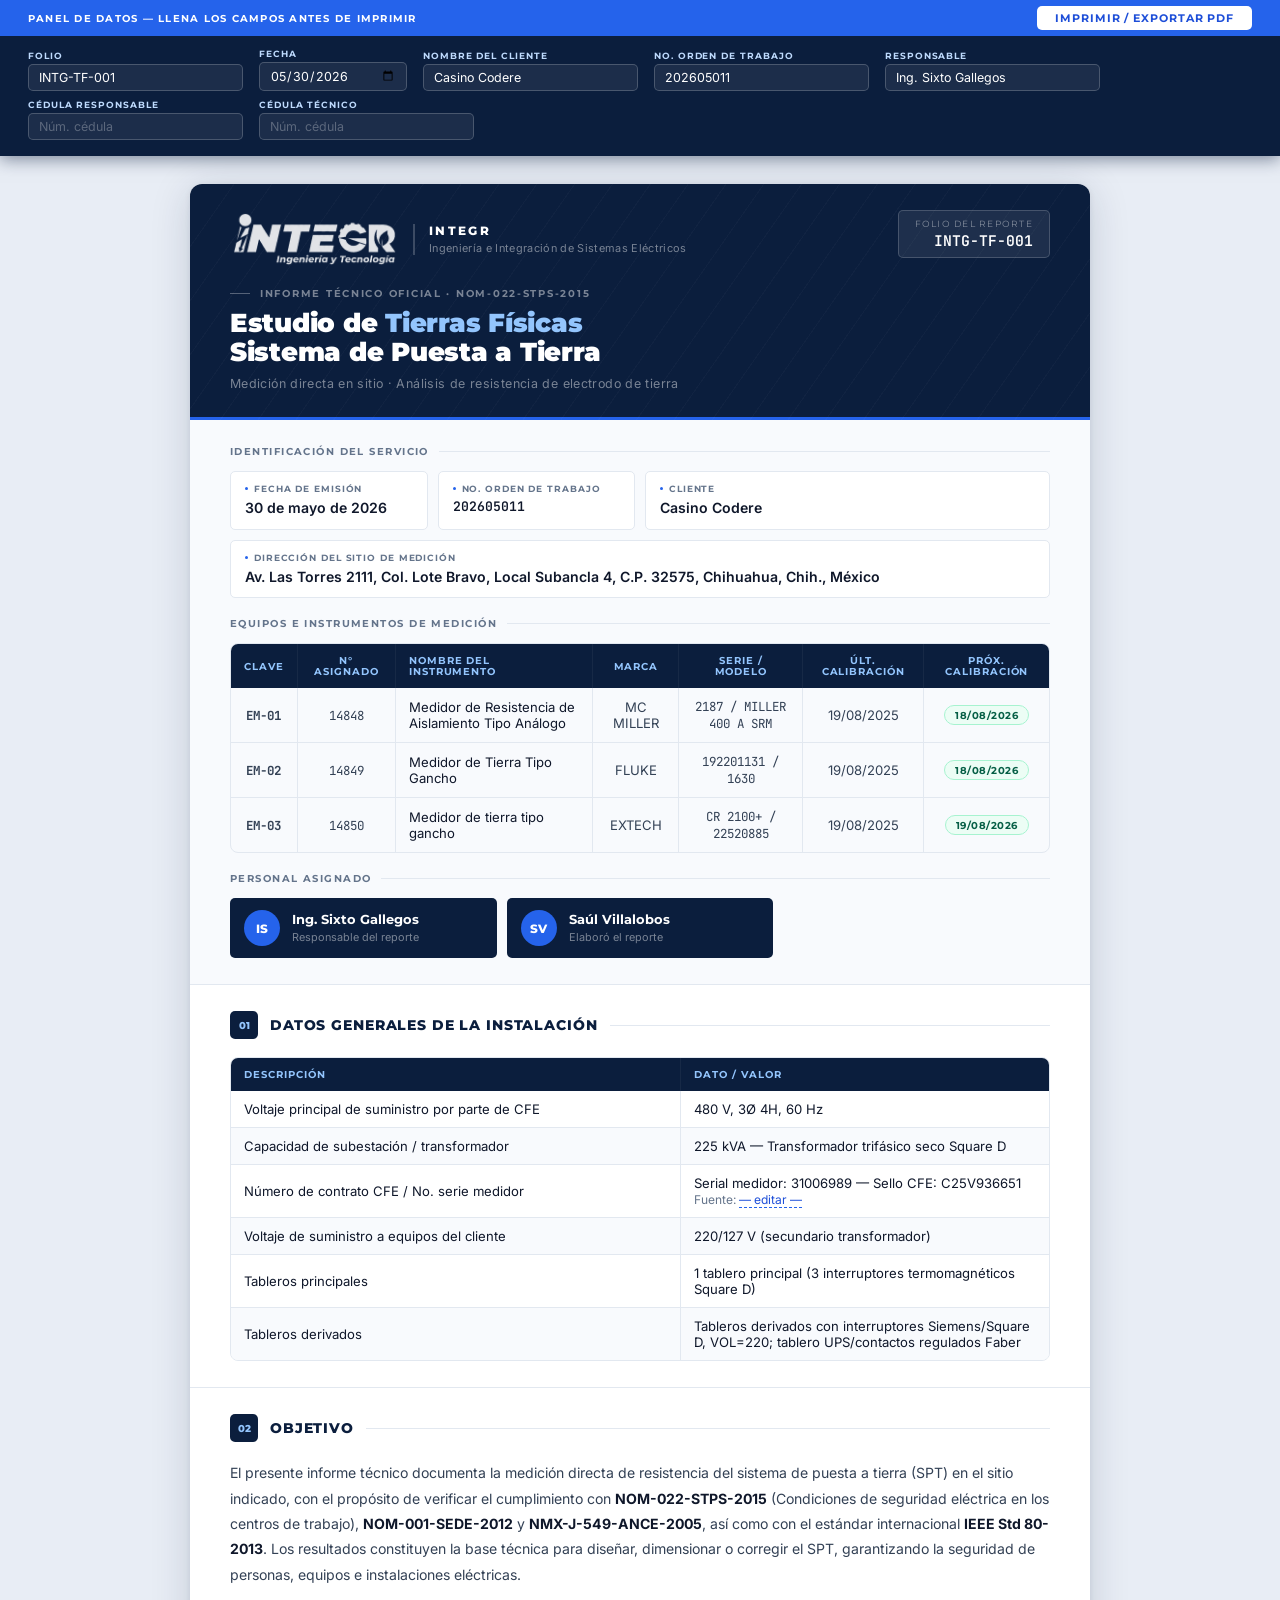
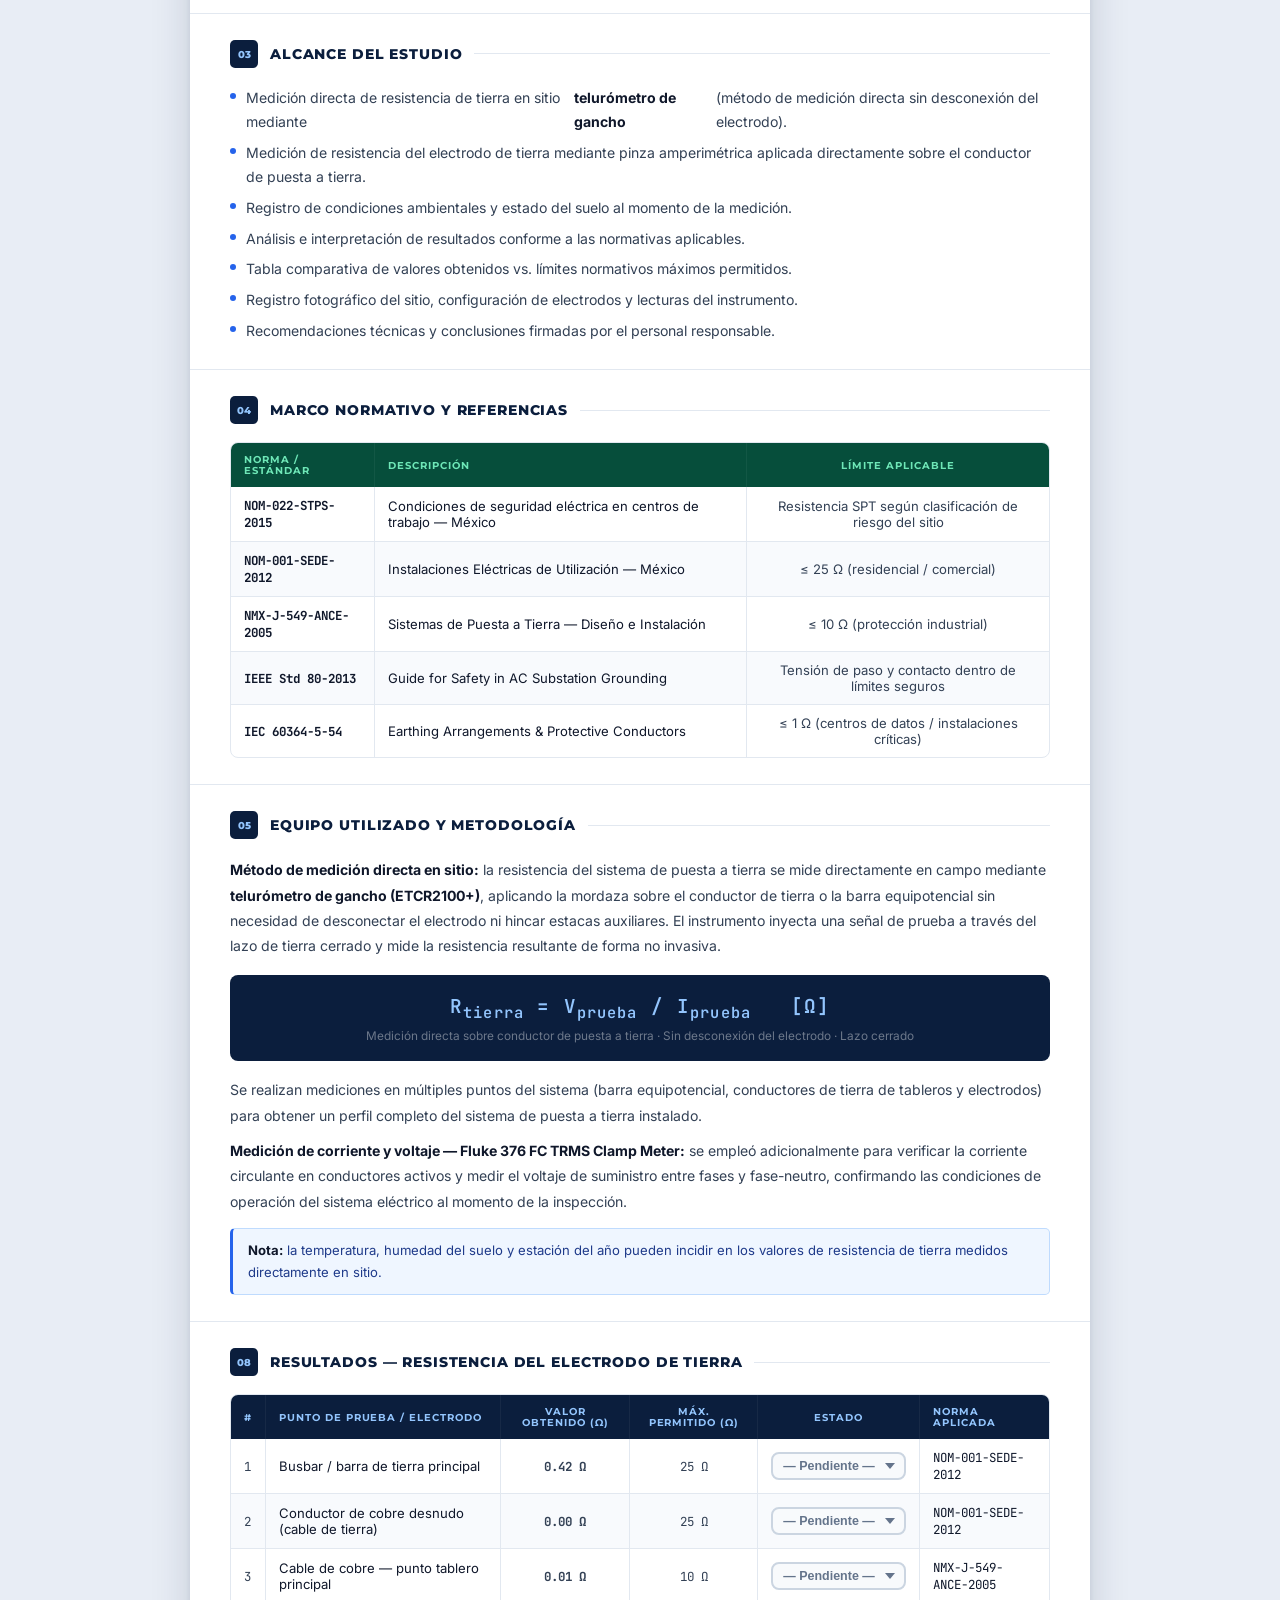
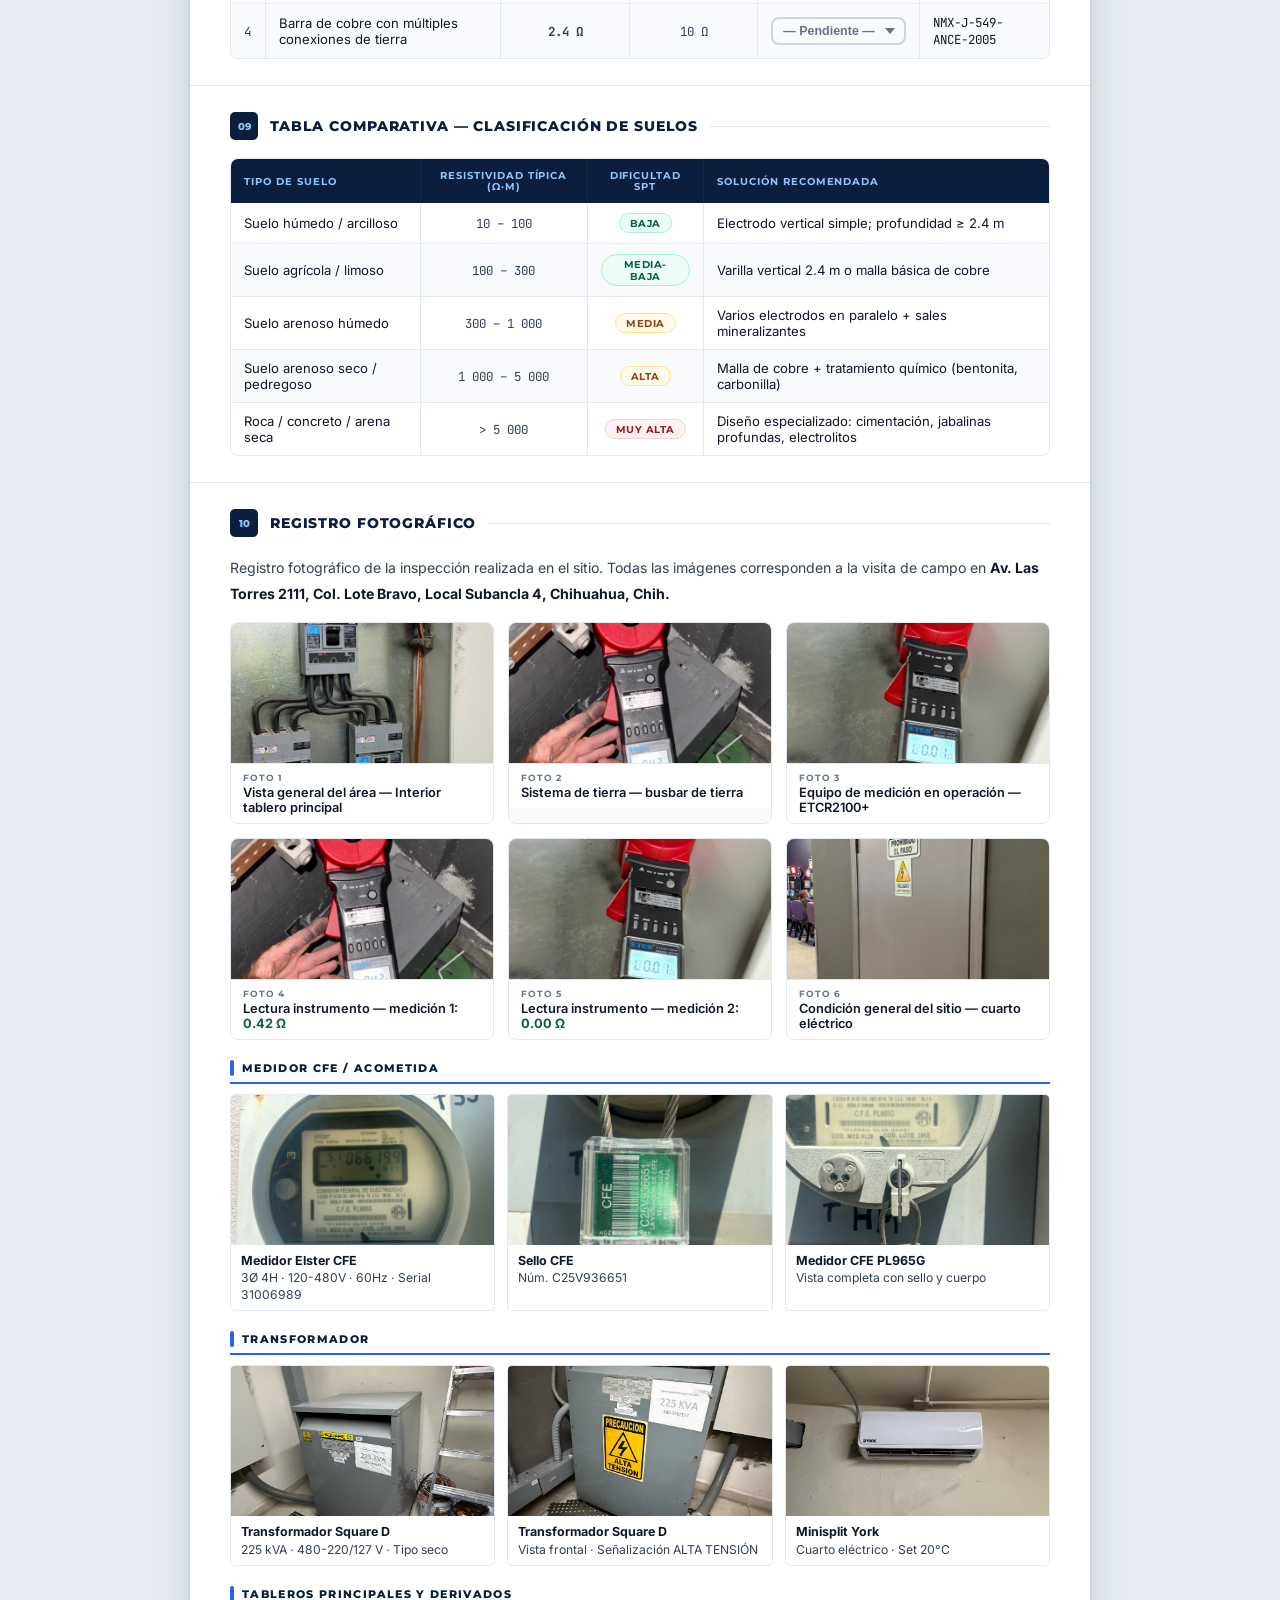
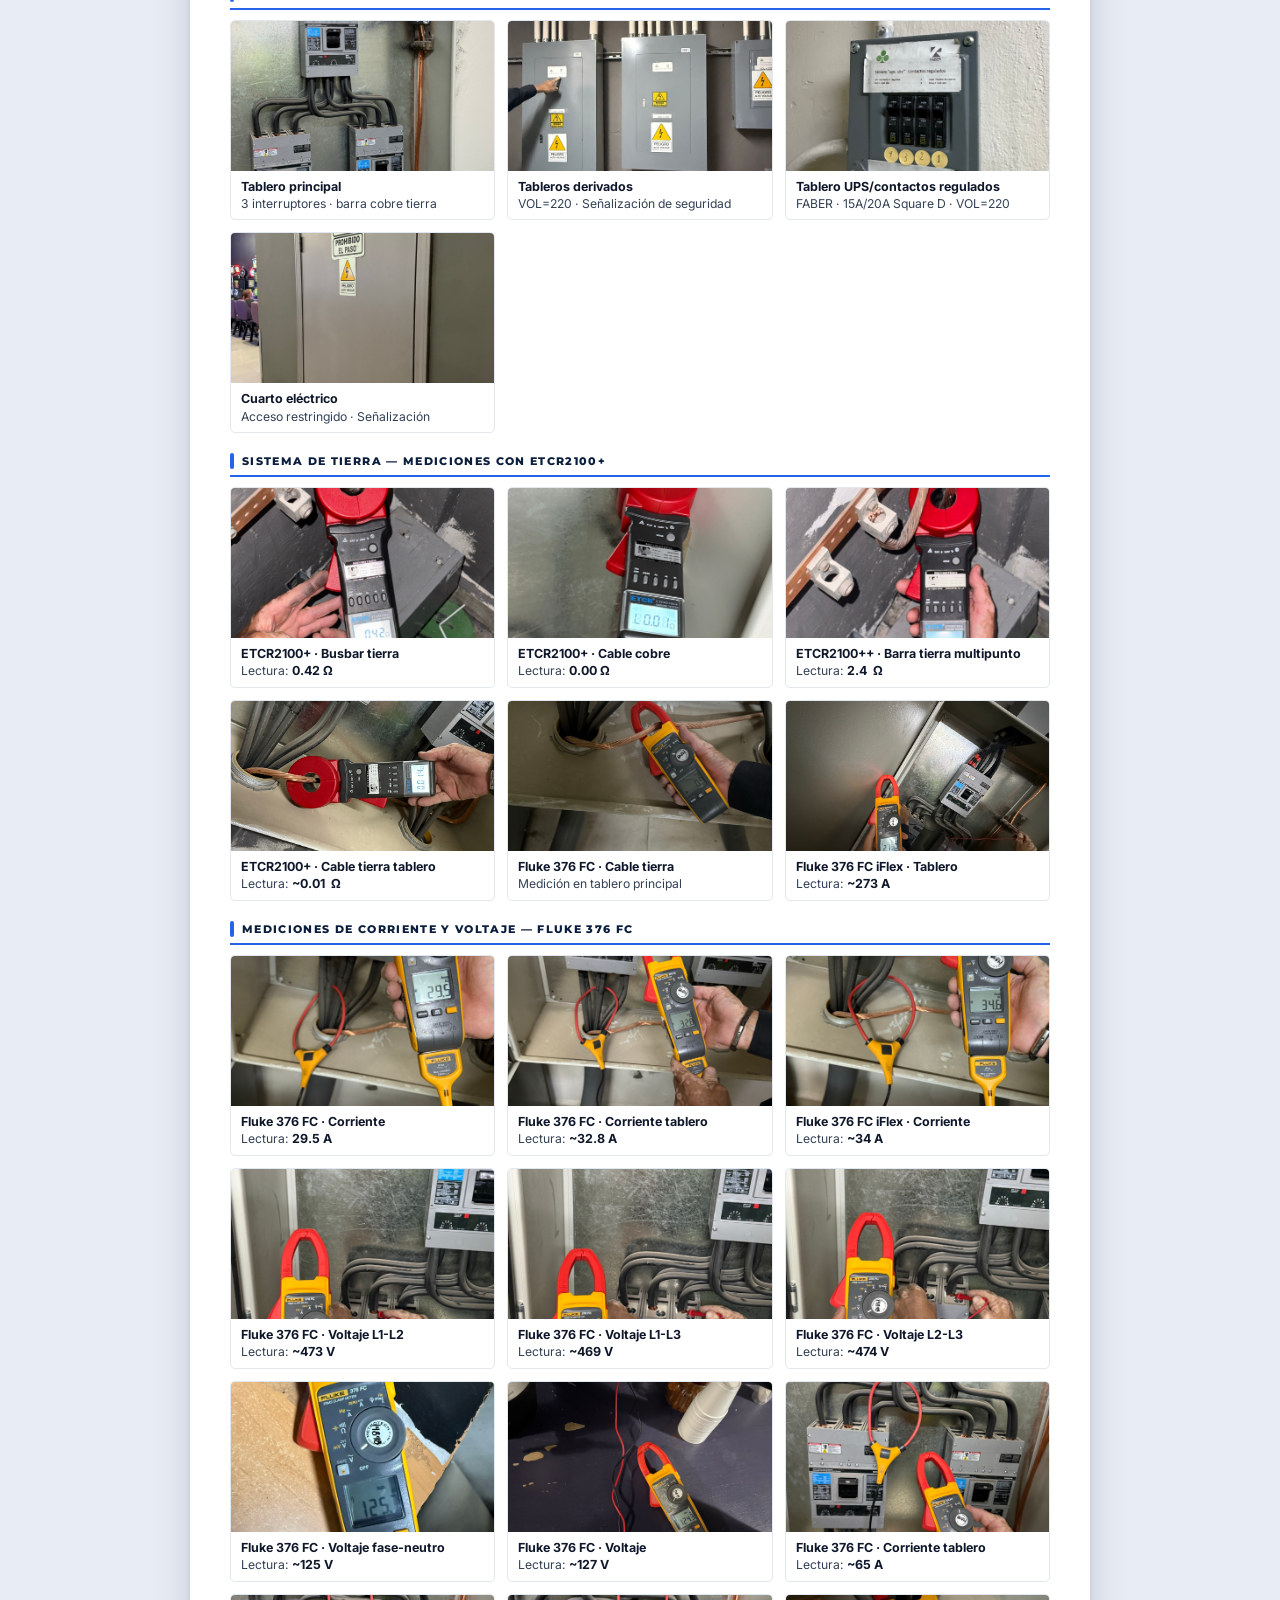
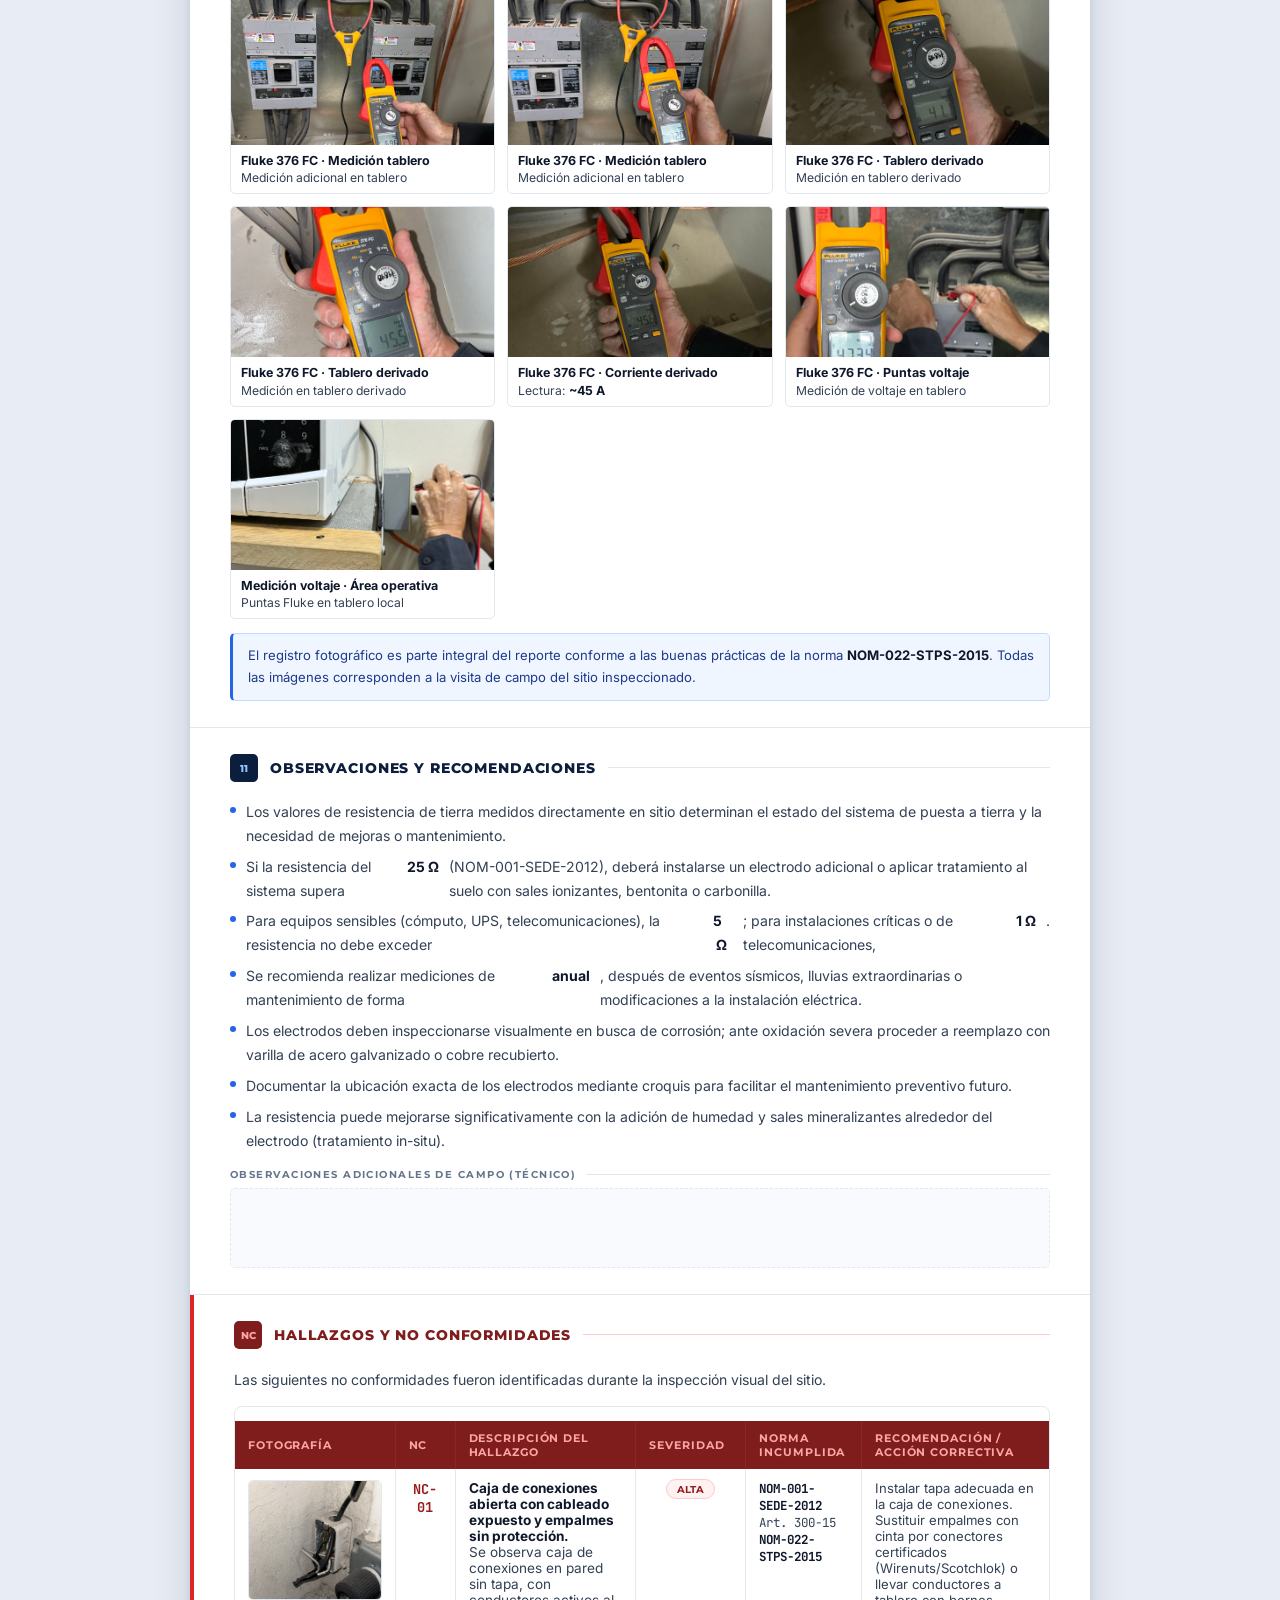
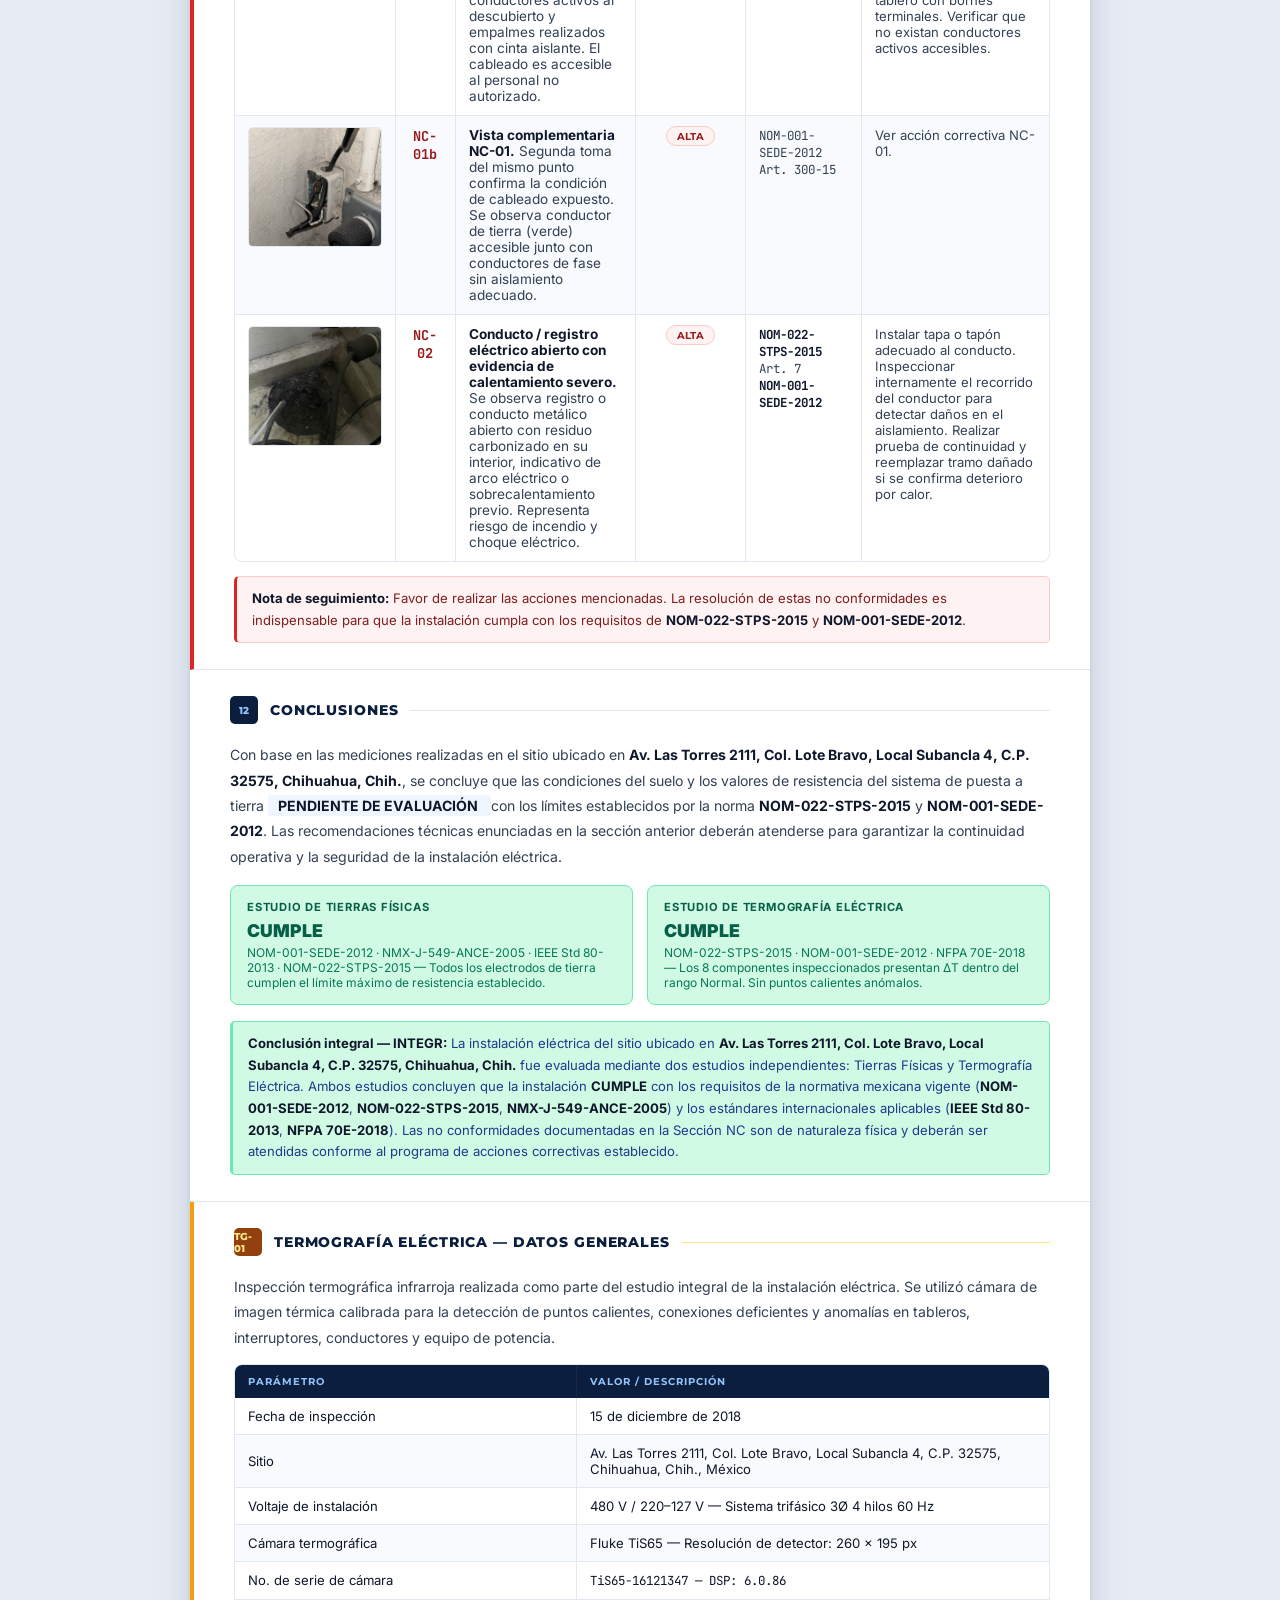
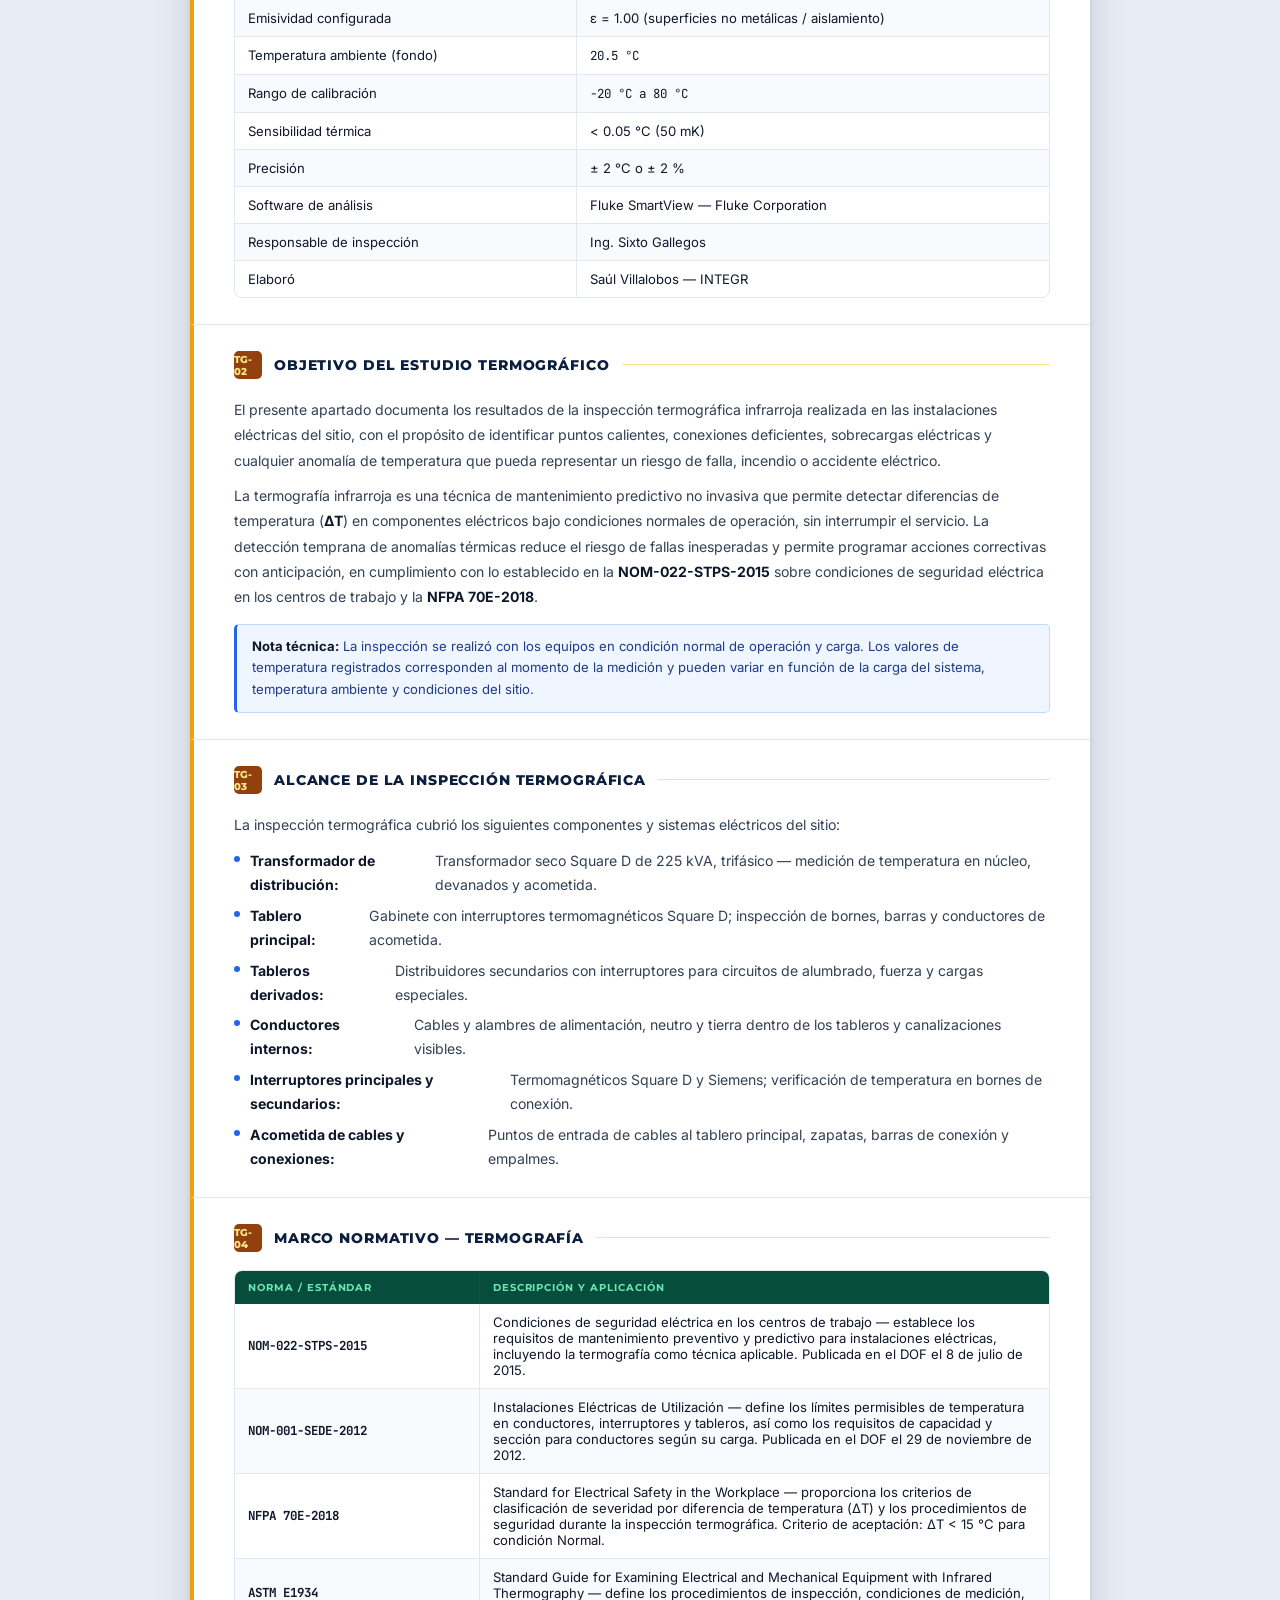
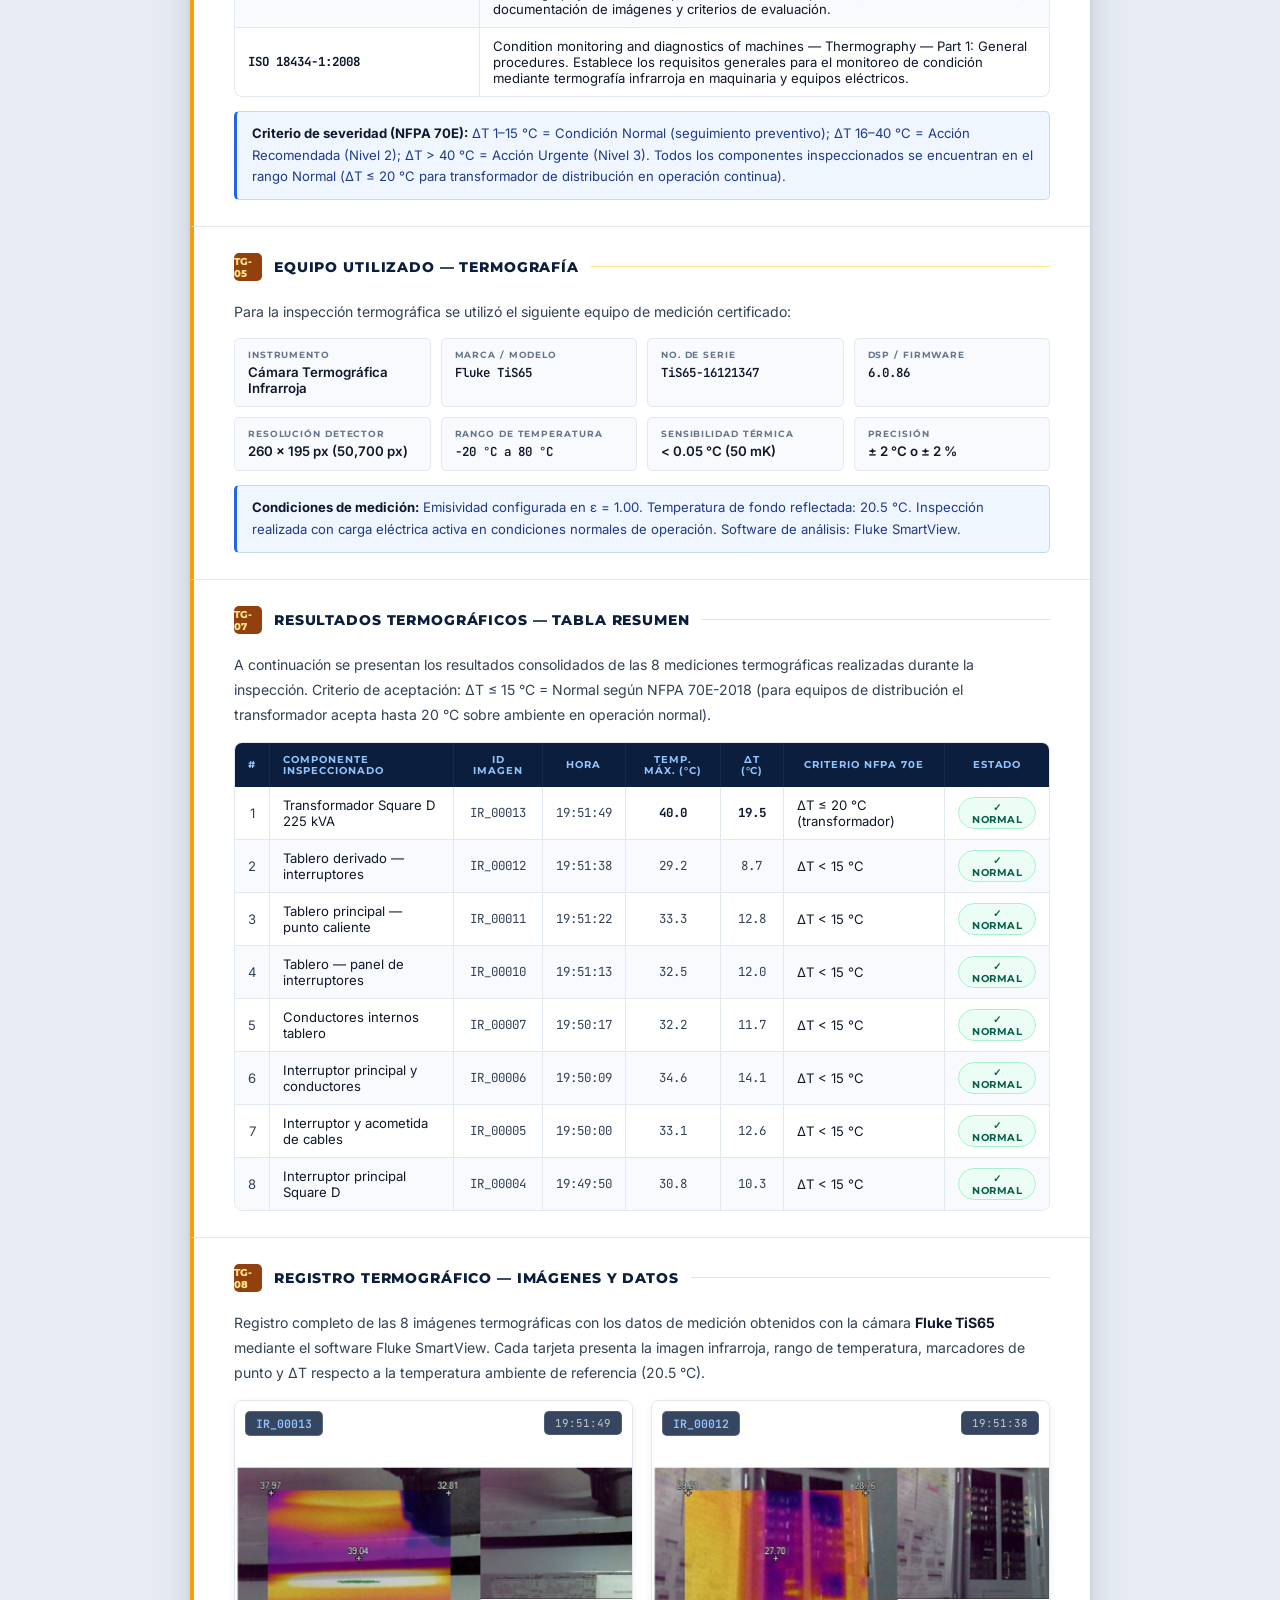
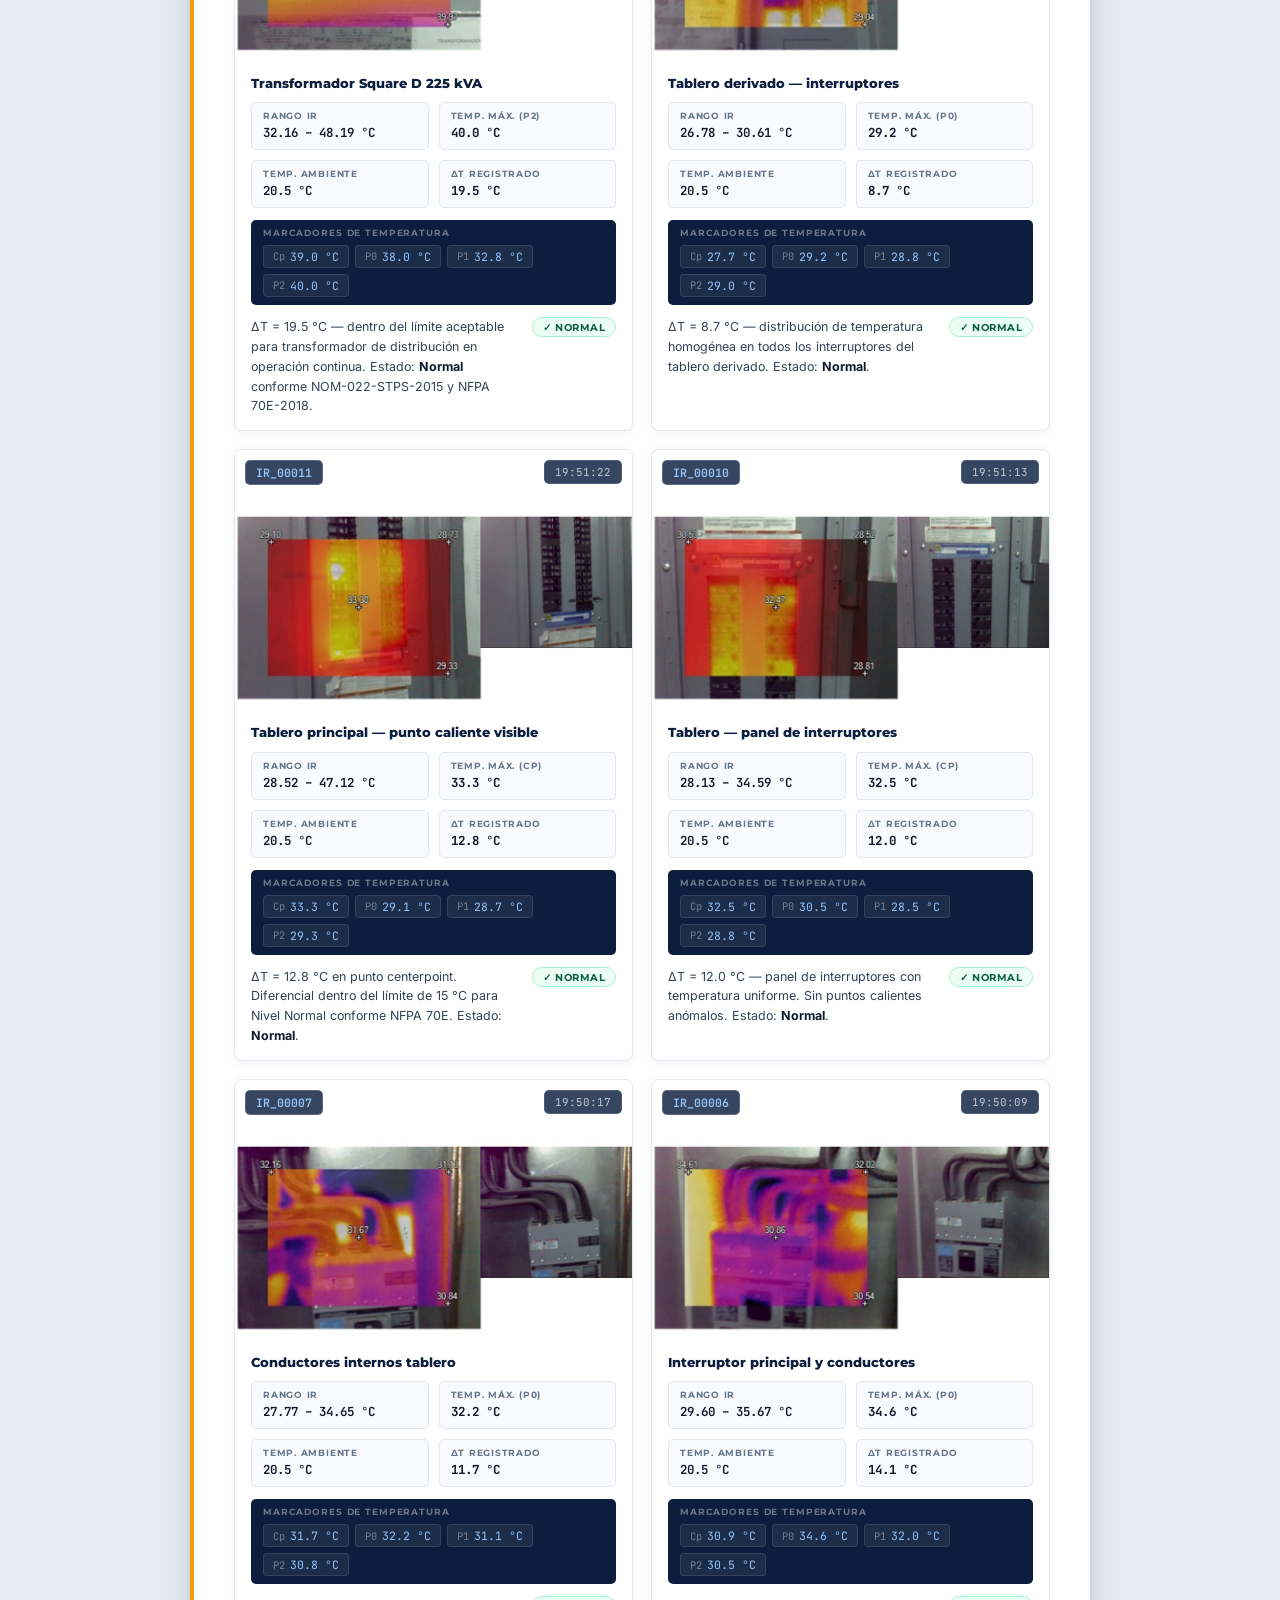
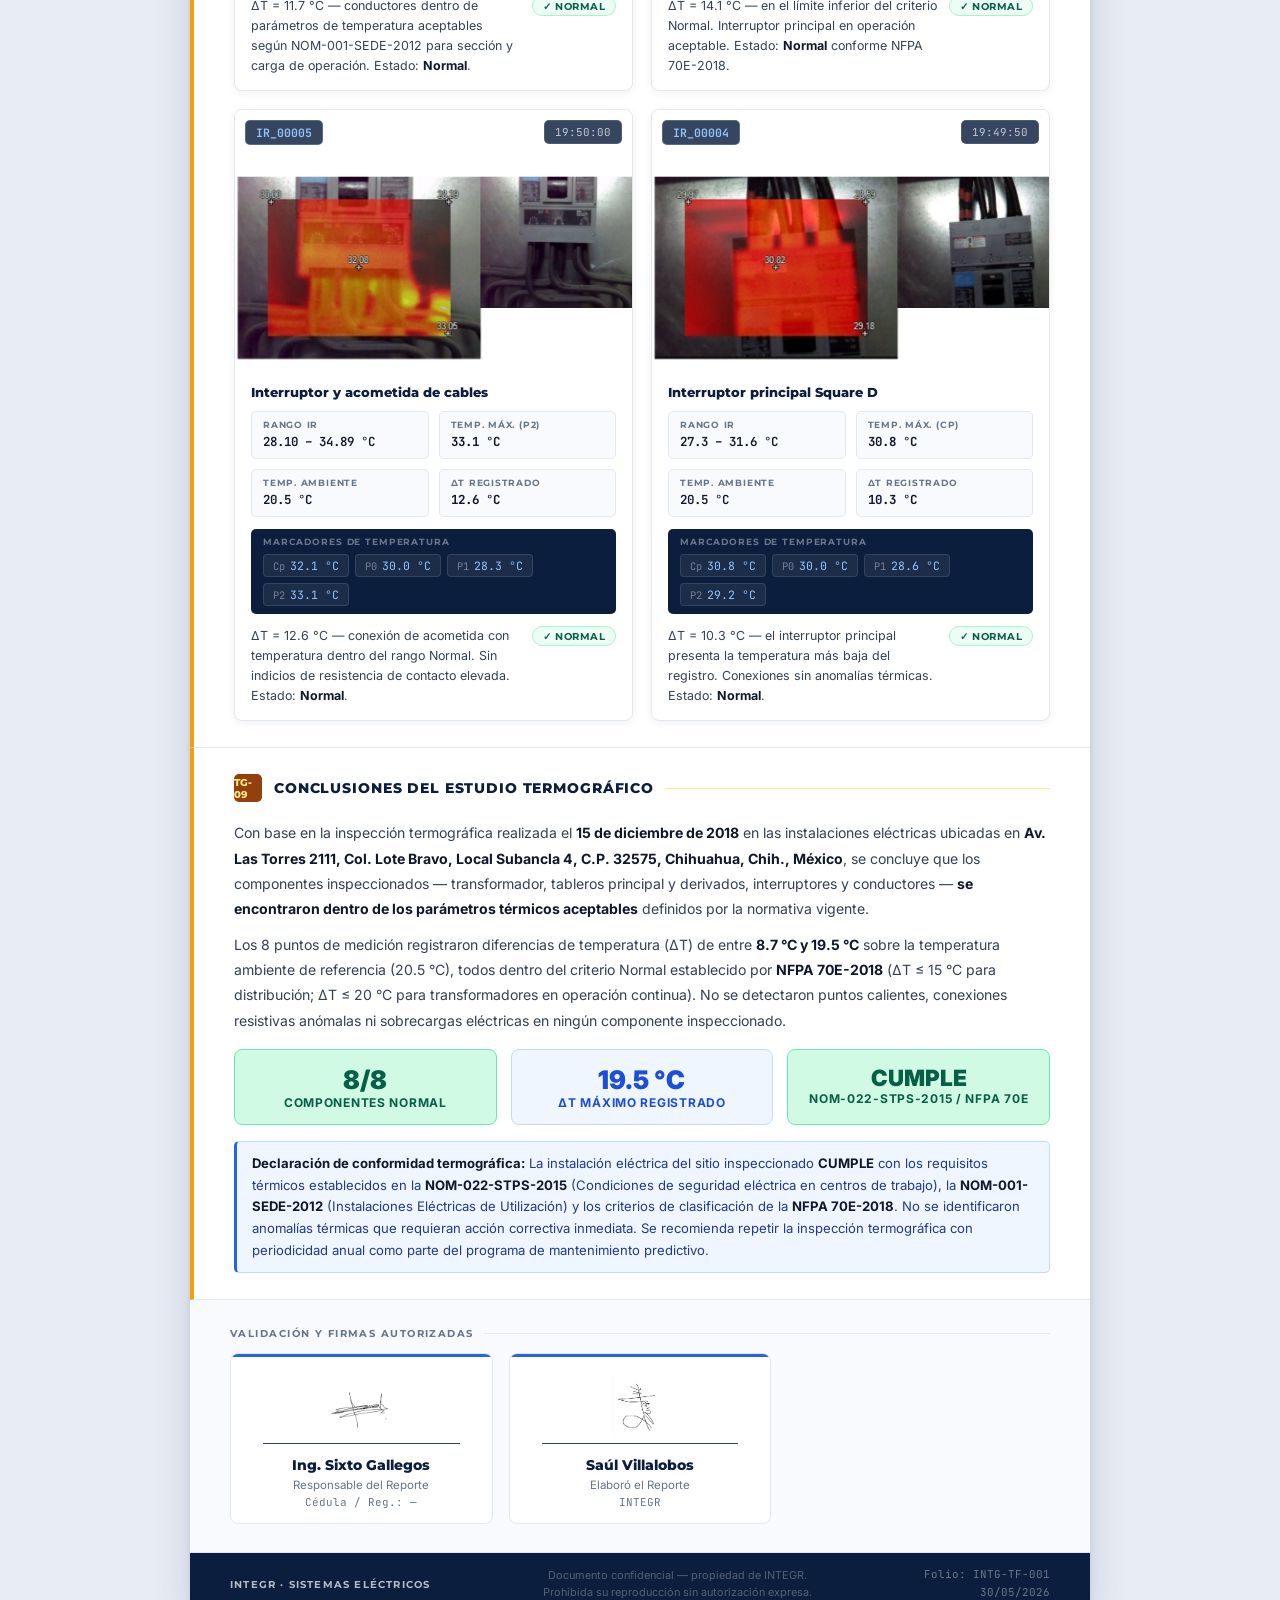
==== commit cad30061: "Agregar datos del cliente: Casino Codere, 30/05/2026, OT 202605011 Co-Authored-By: Claude Sonnet 4.6" ====
--- a/reporte_tierras/index.html
+++ b/reporte_tierras/index.html
@@ -2156,15 +2156,15 @@
       </div>
       <div class="ep-group">
         <label>Fecha</label>
-        <input id="i-fecha" type="date" />
+        <input id="i-fecha" type="date" value="2026-05-30" />
       </div>
       <div class="ep-group">
         <label>Nombre del cliente</label>
-        <input id="i-cliente" placeholder="Nombre / razón social" />
+        <input id="i-cliente" placeholder="Nombre / razón social" value="Casino Codere" />
       </div>
       <div class="ep-group">
         <label>No. orden de trabajo</label>
-        <input id="i-ot" placeholder="OT-2026-000" />
+        <input id="i-ot" placeholder="OT-2026-000" value="202605011" />
       </div>
       <div class="ep-group">
         <label>Responsable</label>
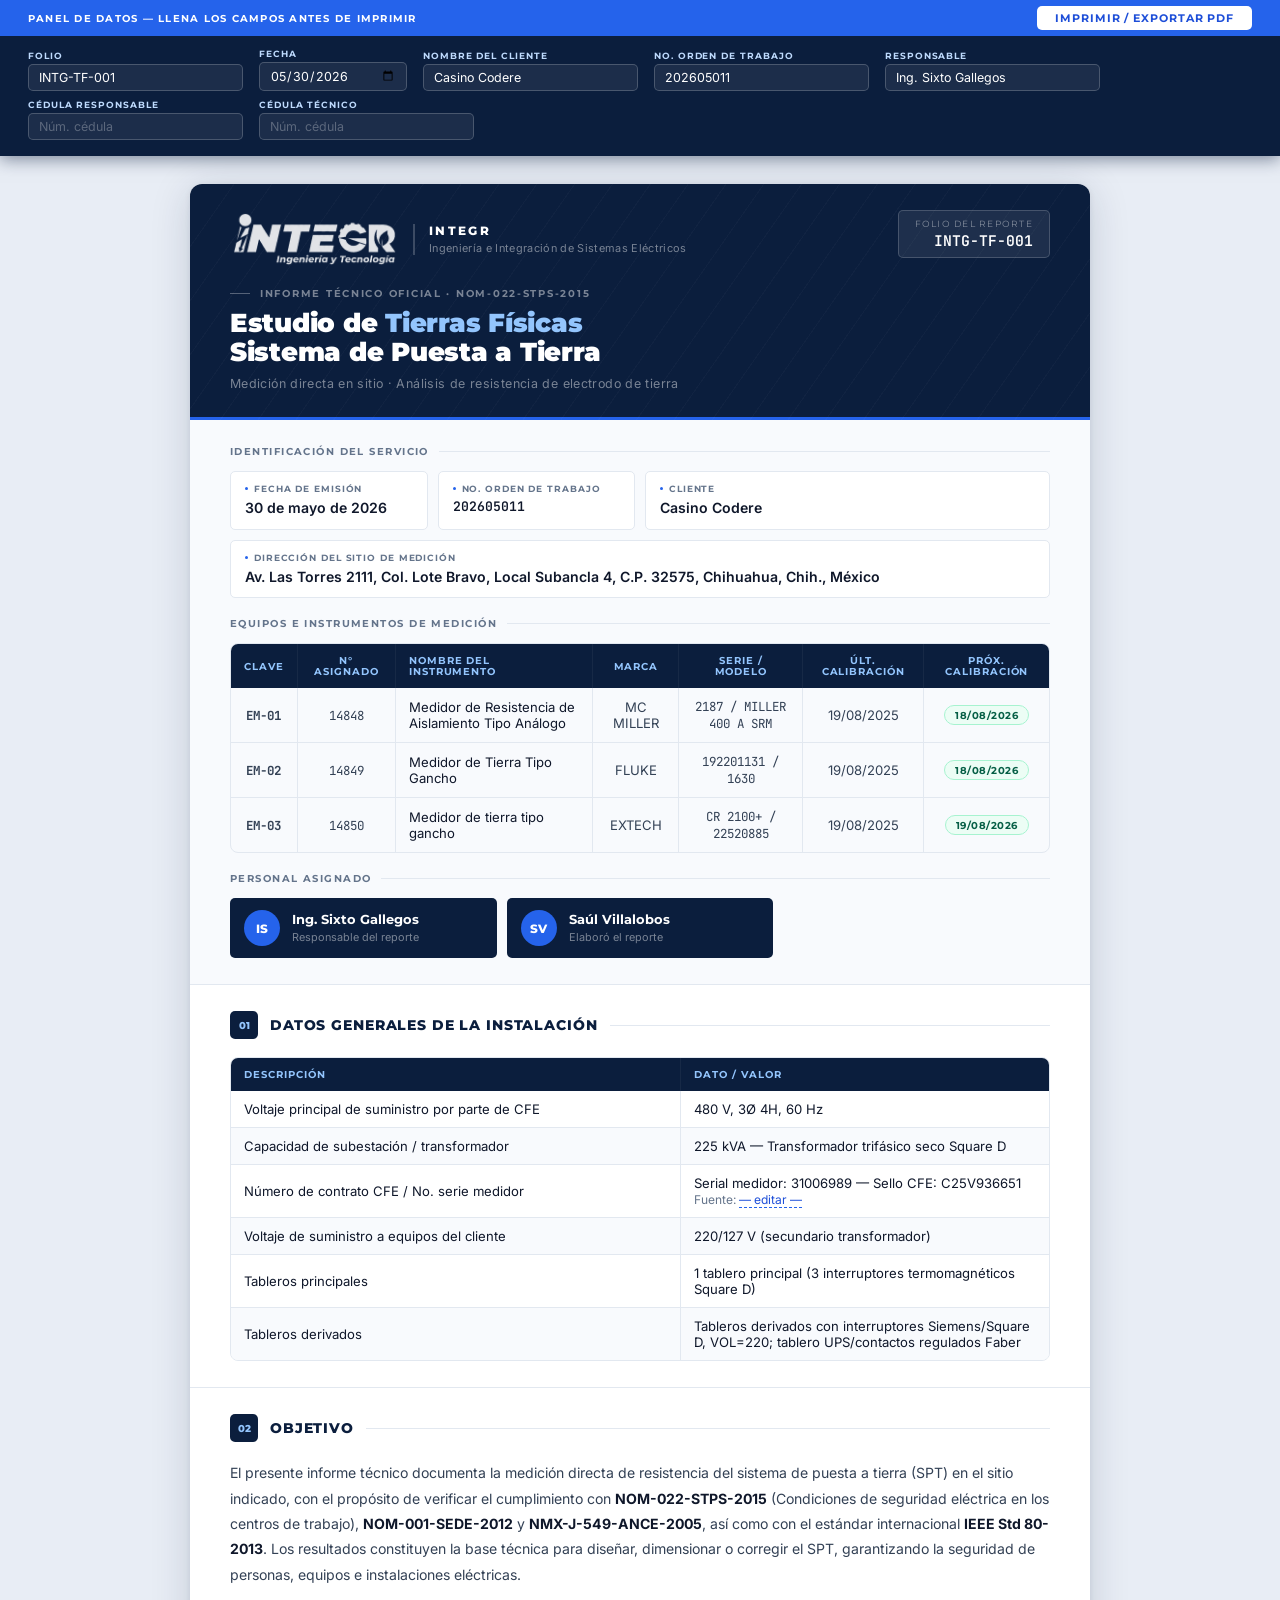
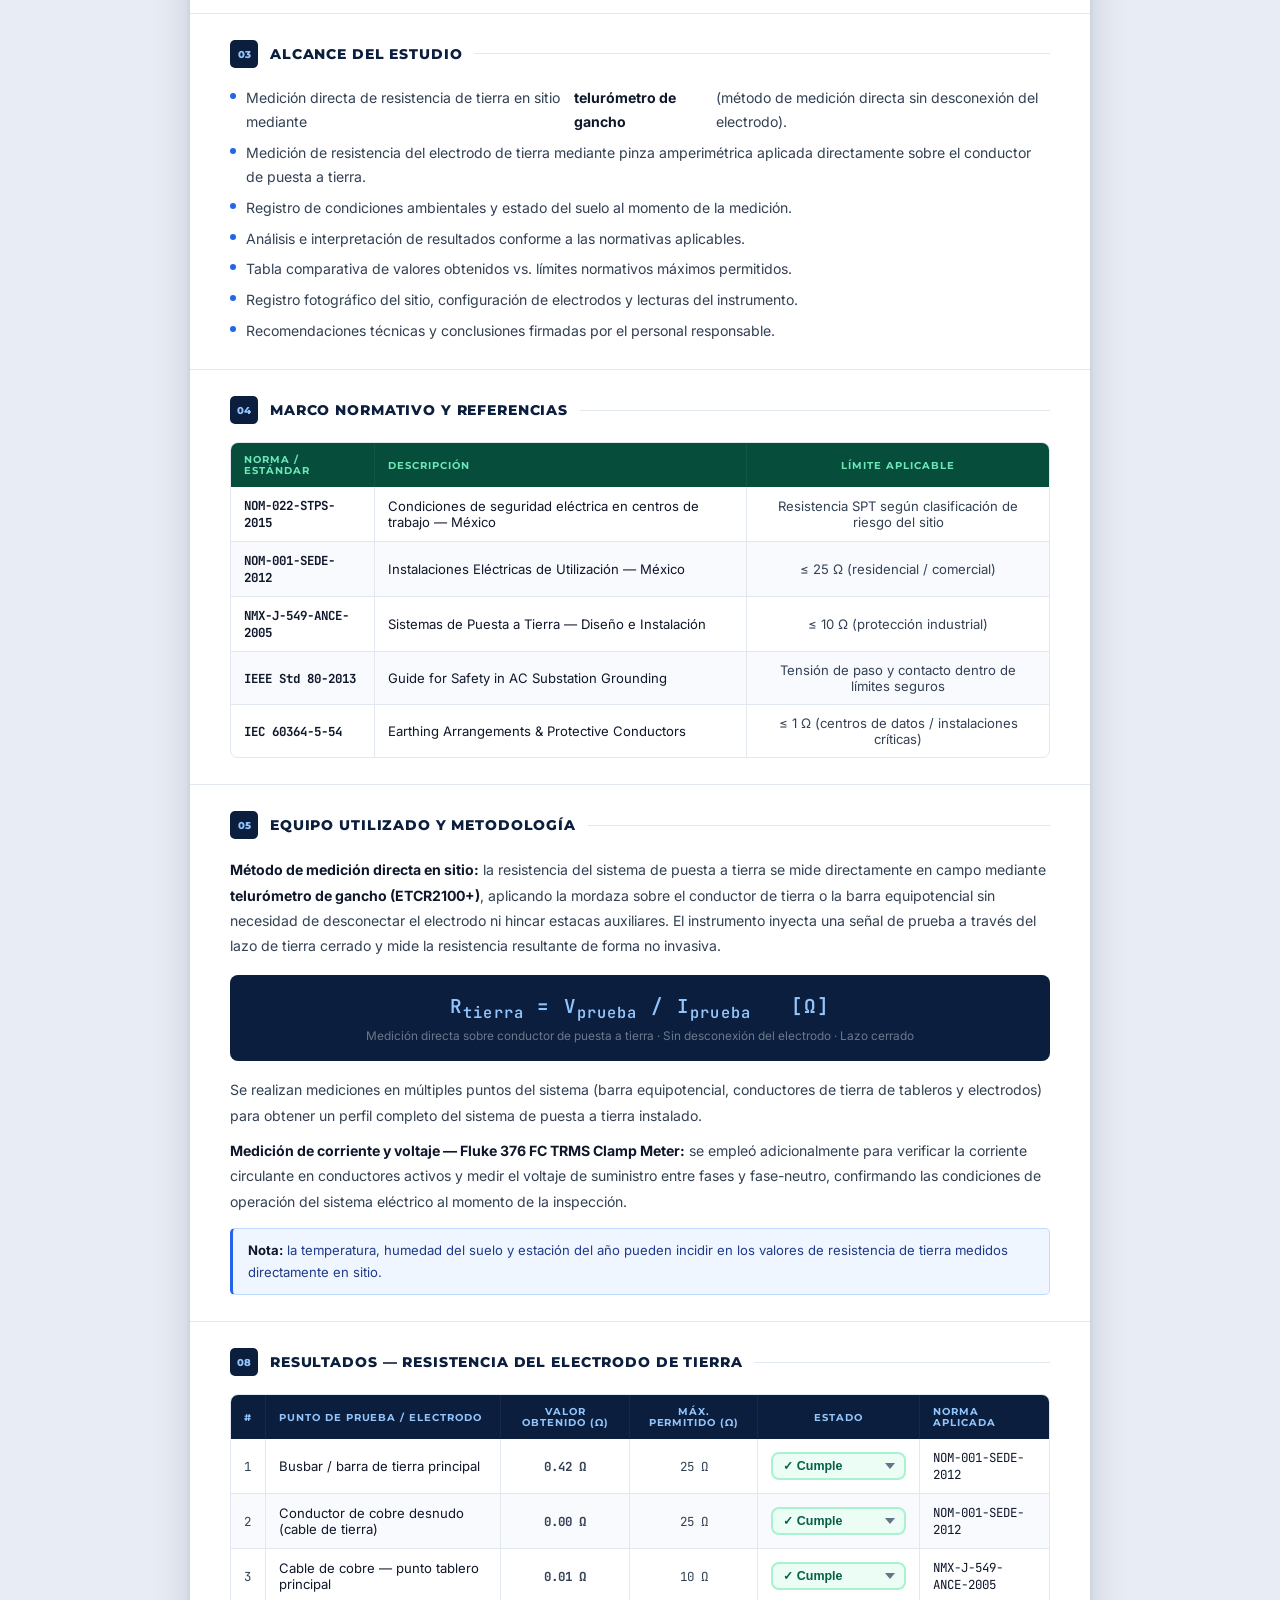
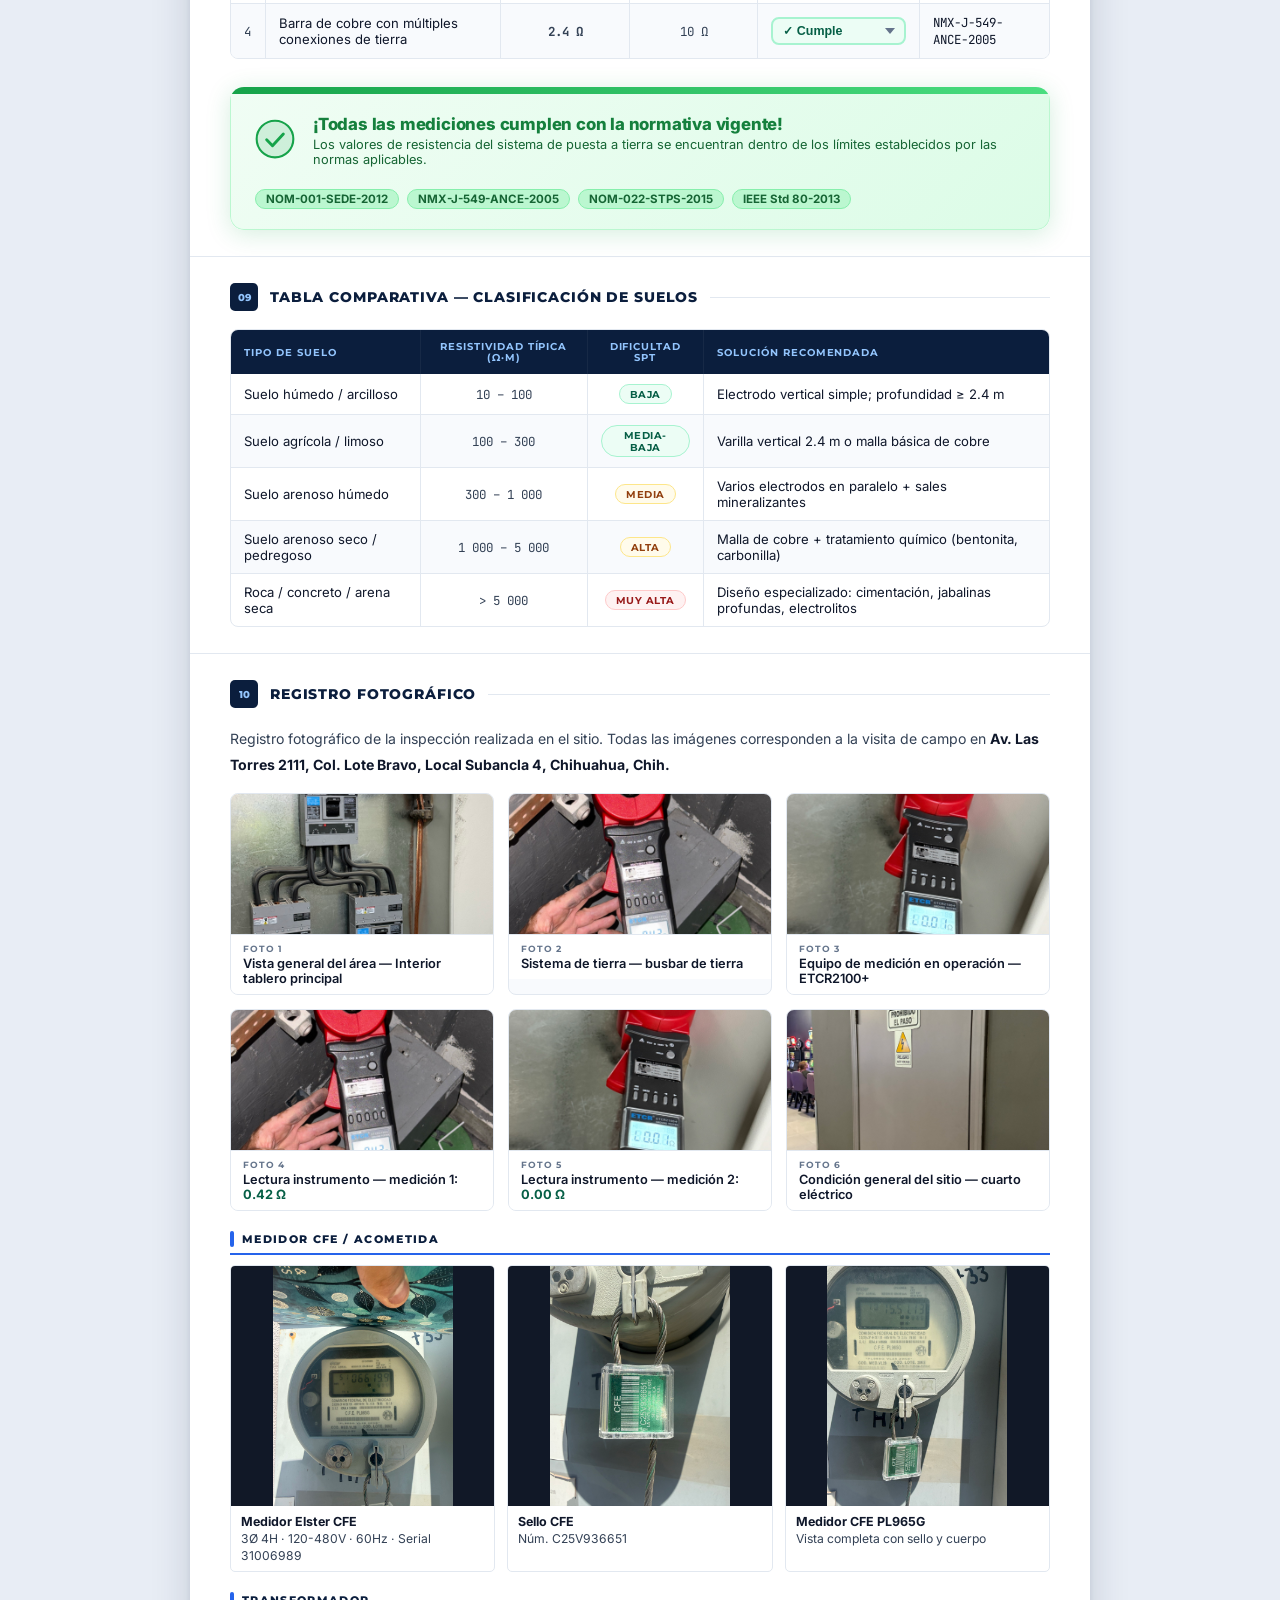
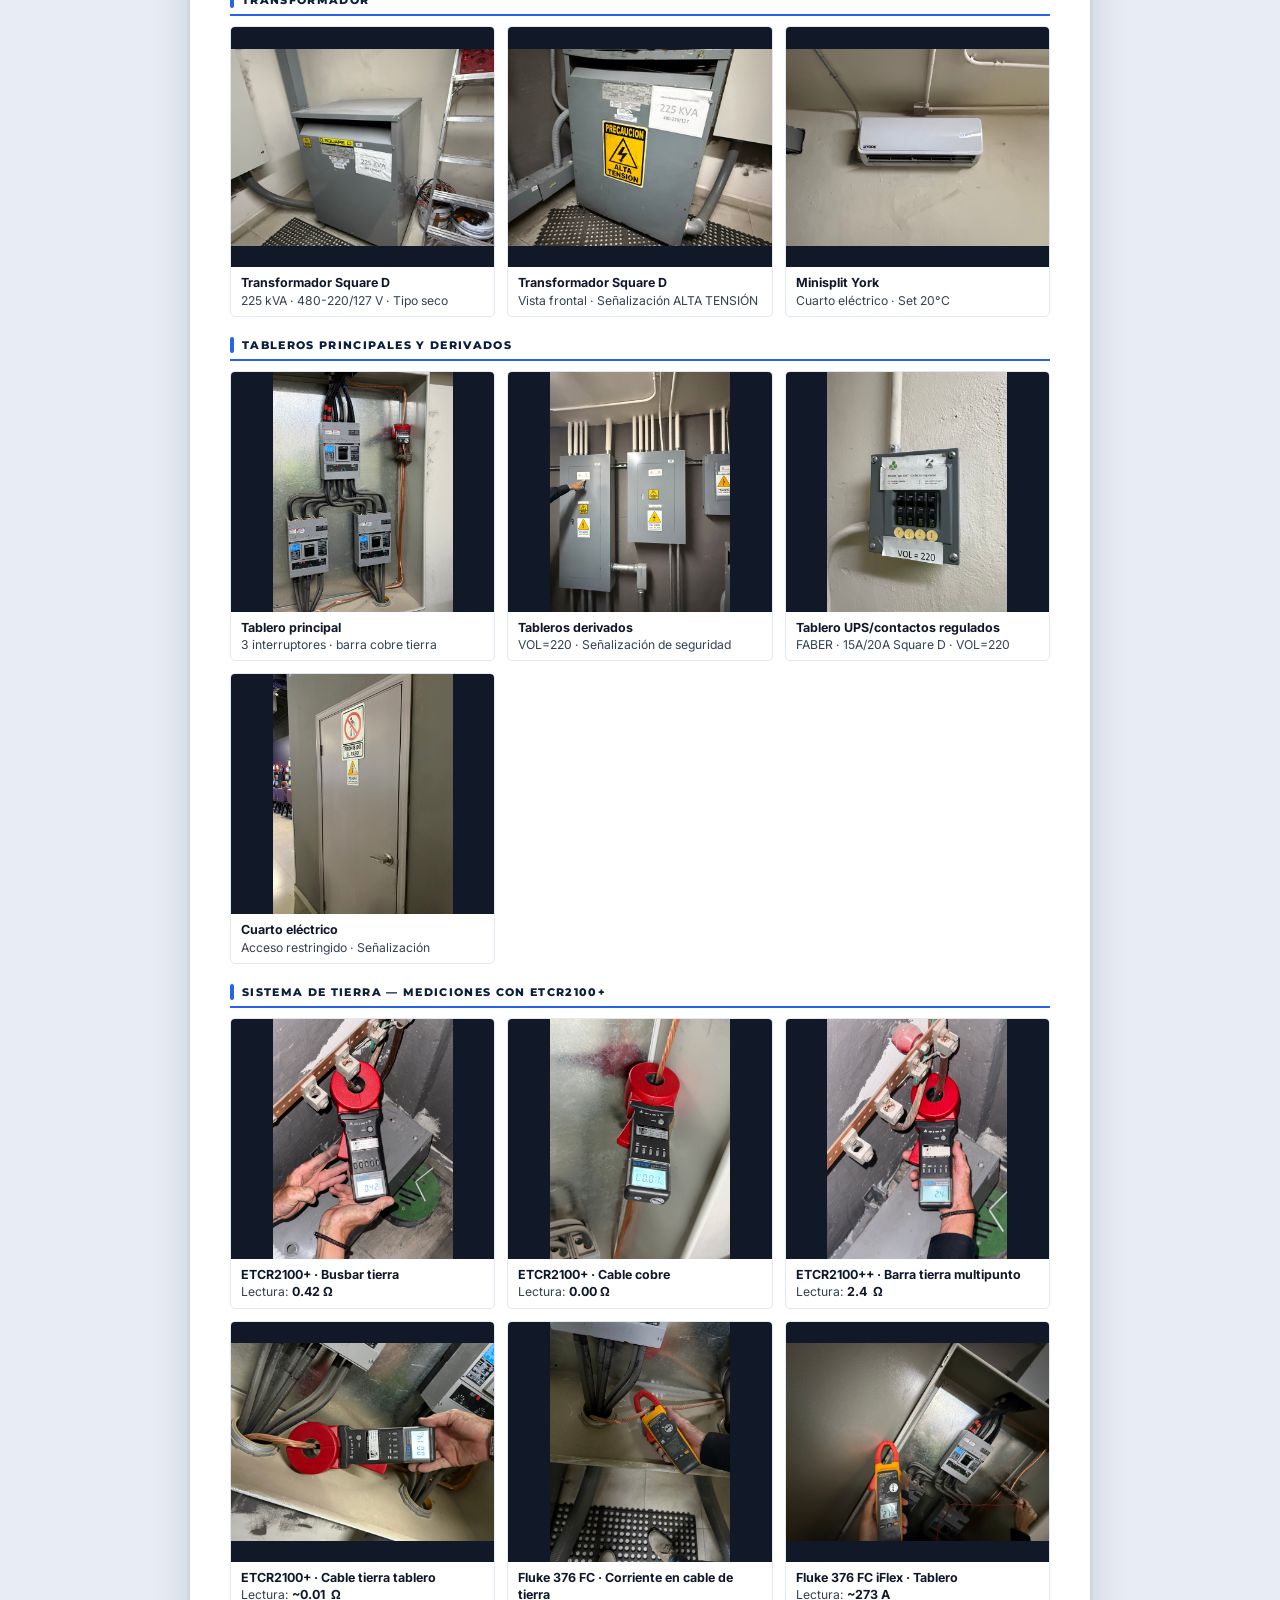
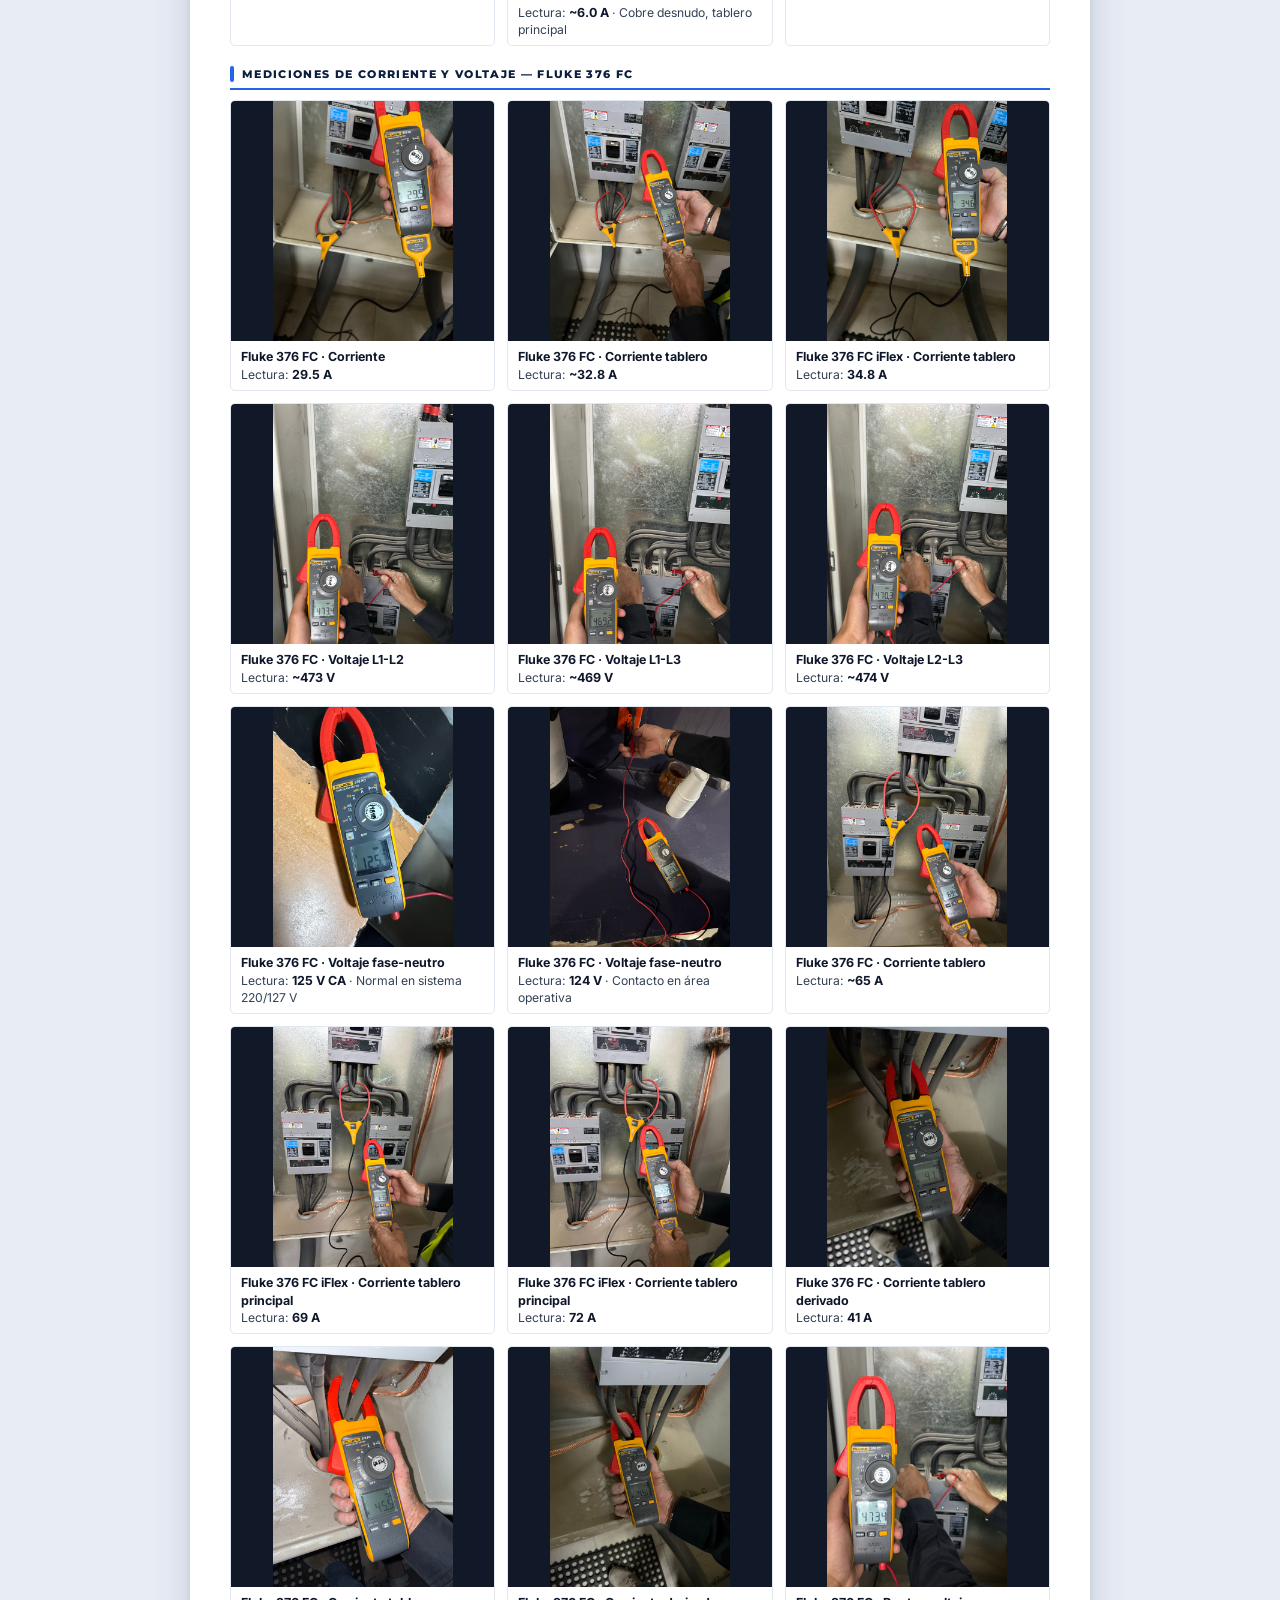
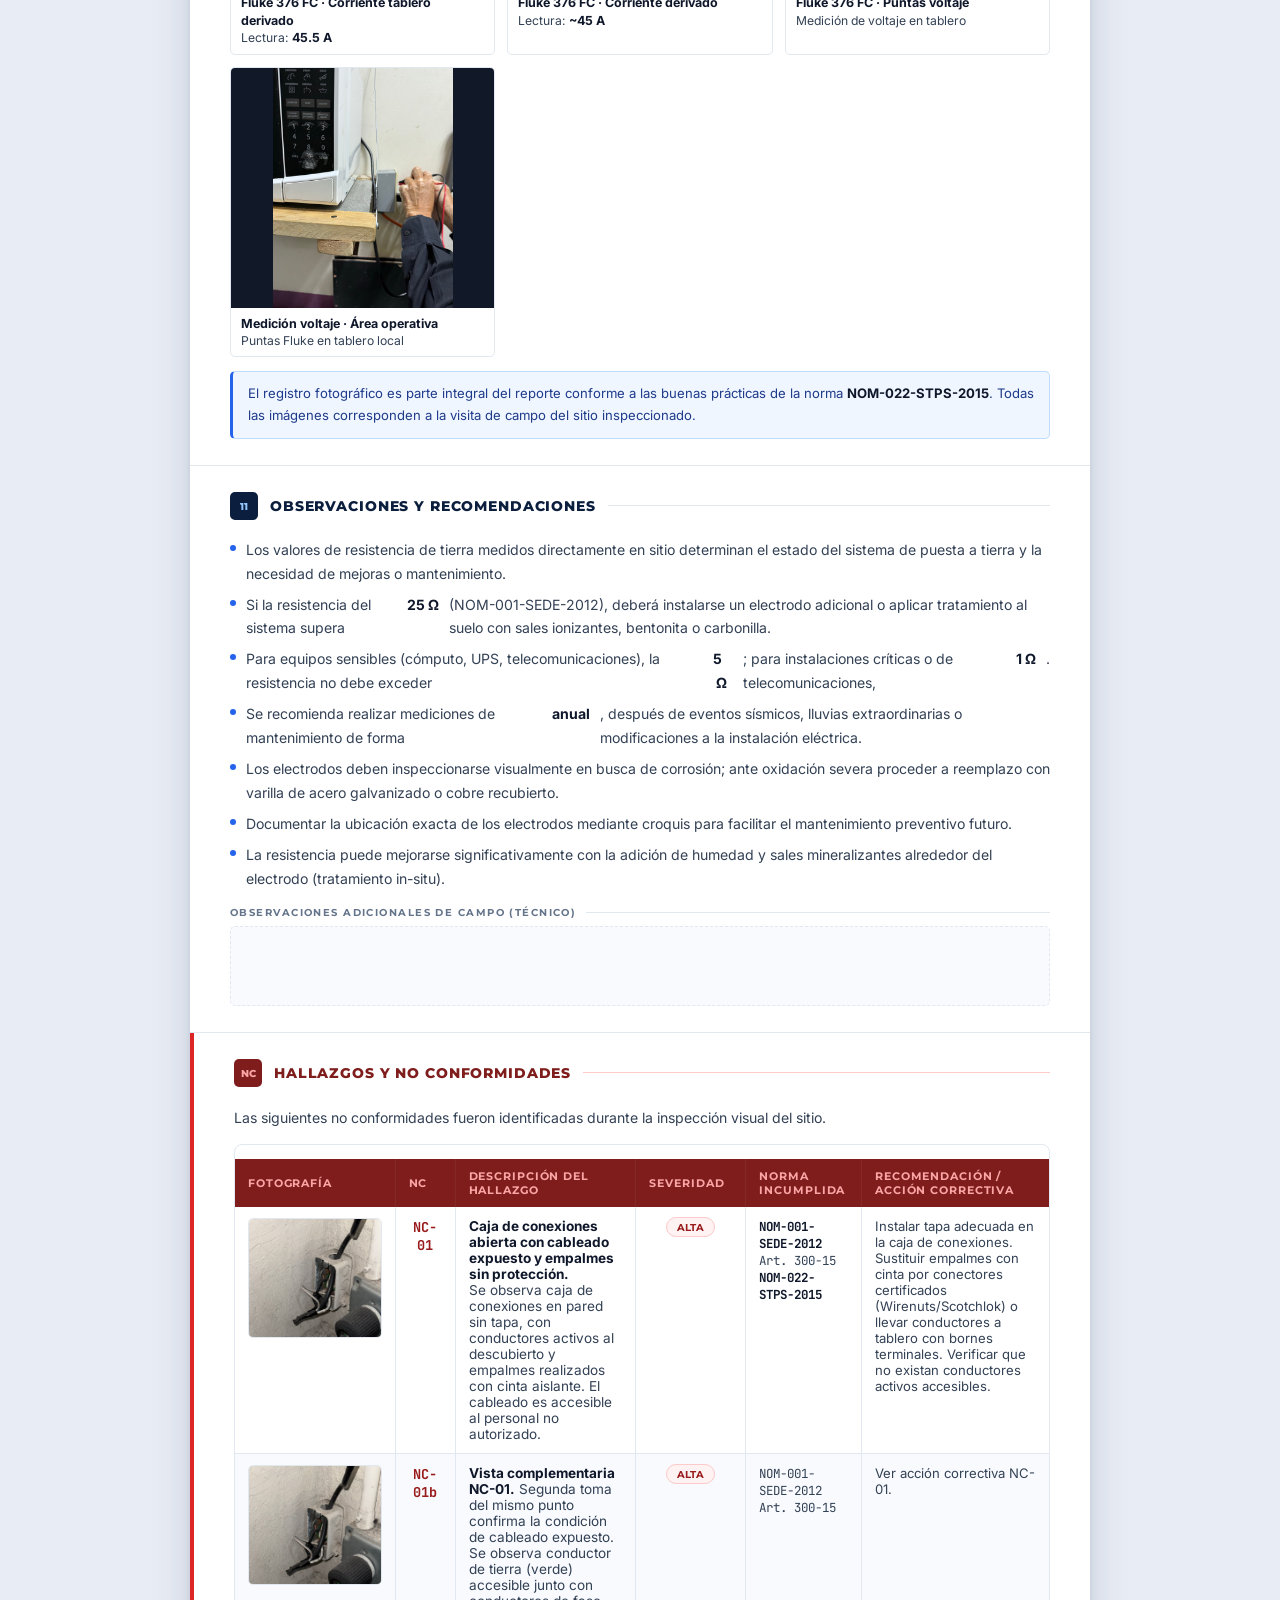
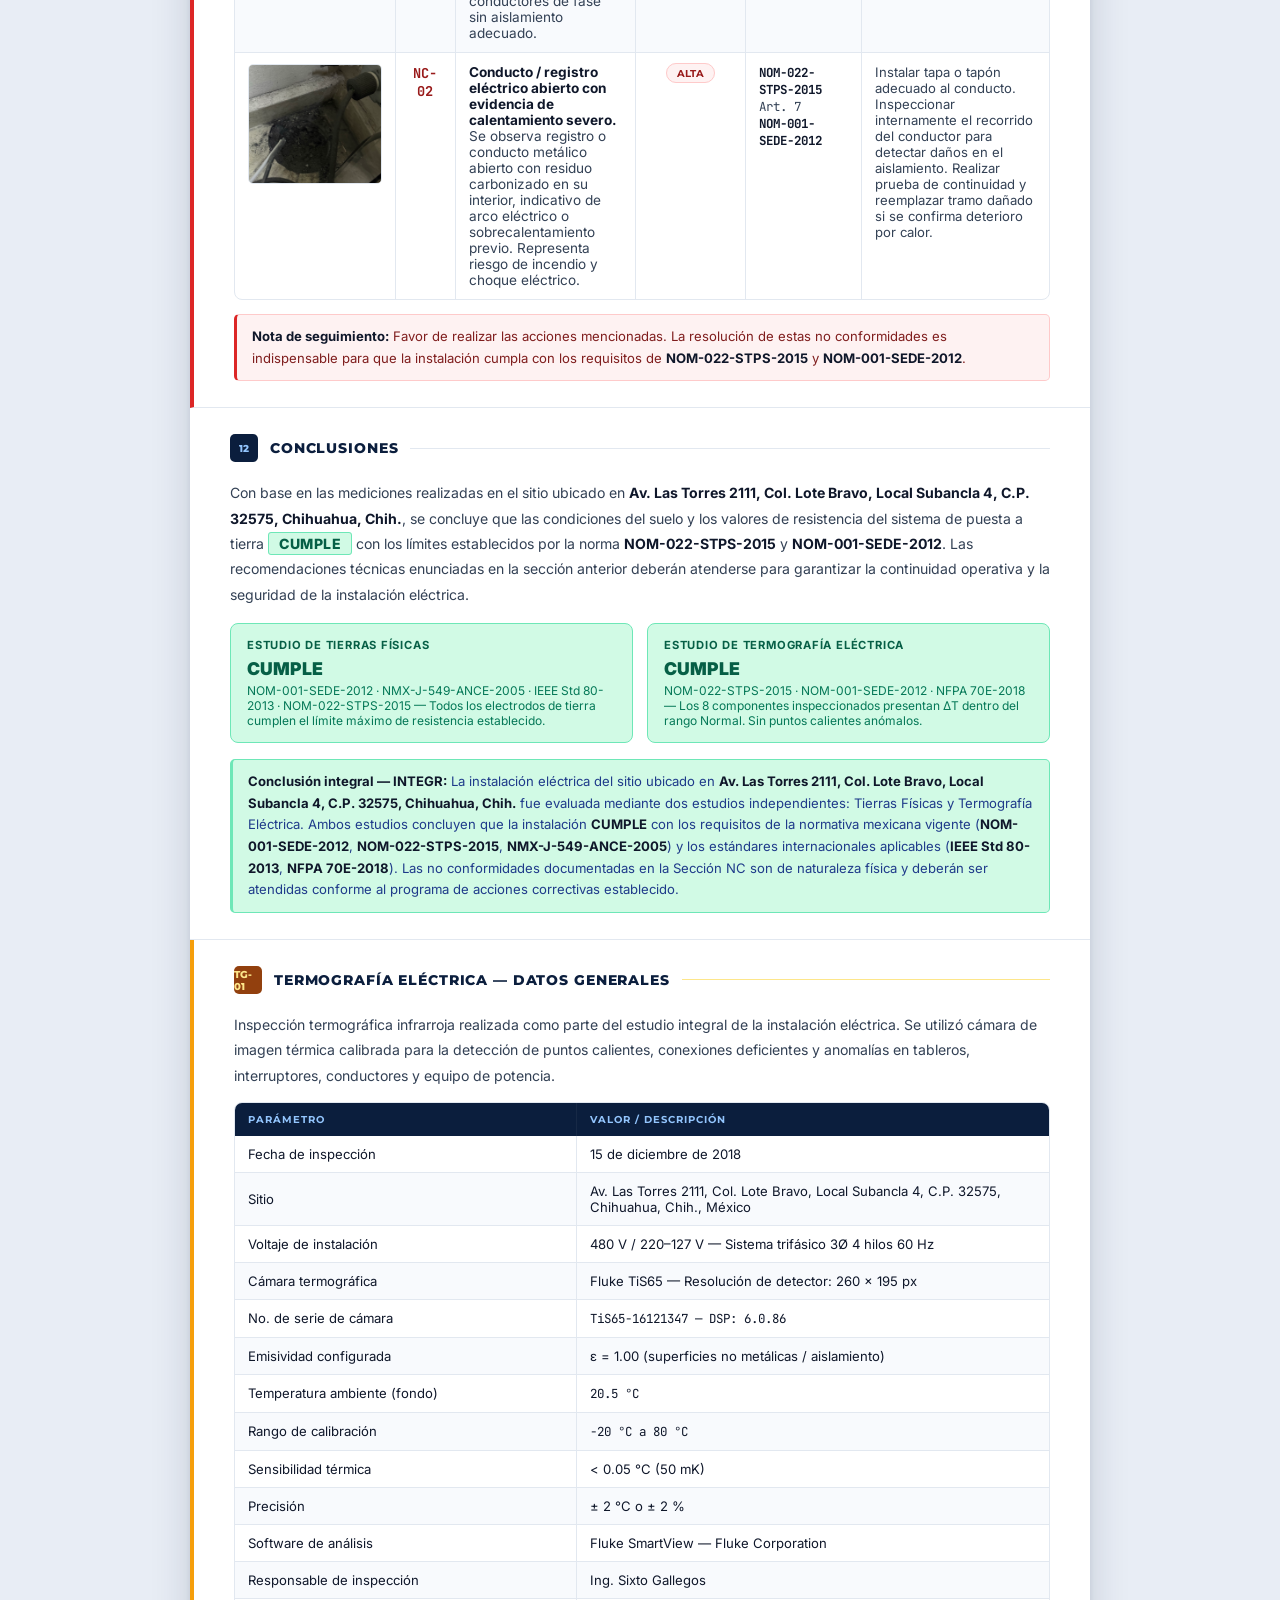
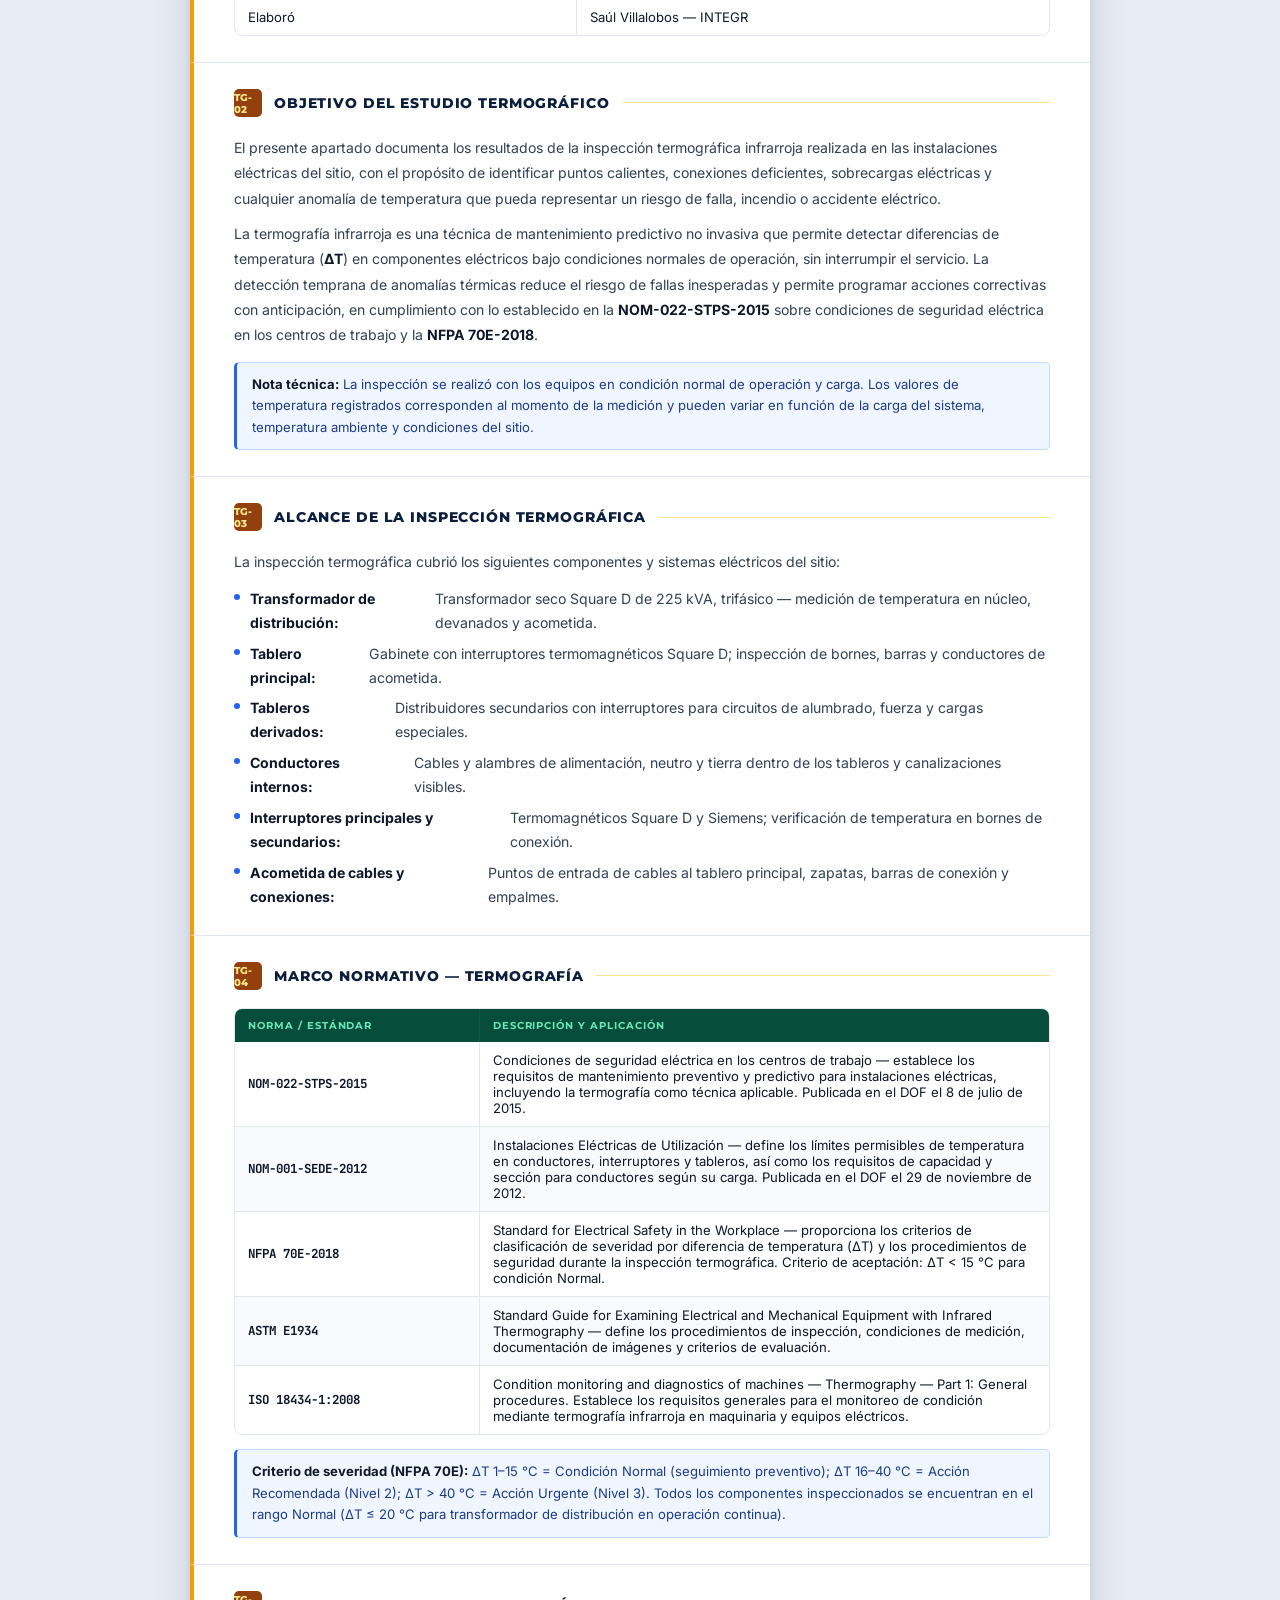
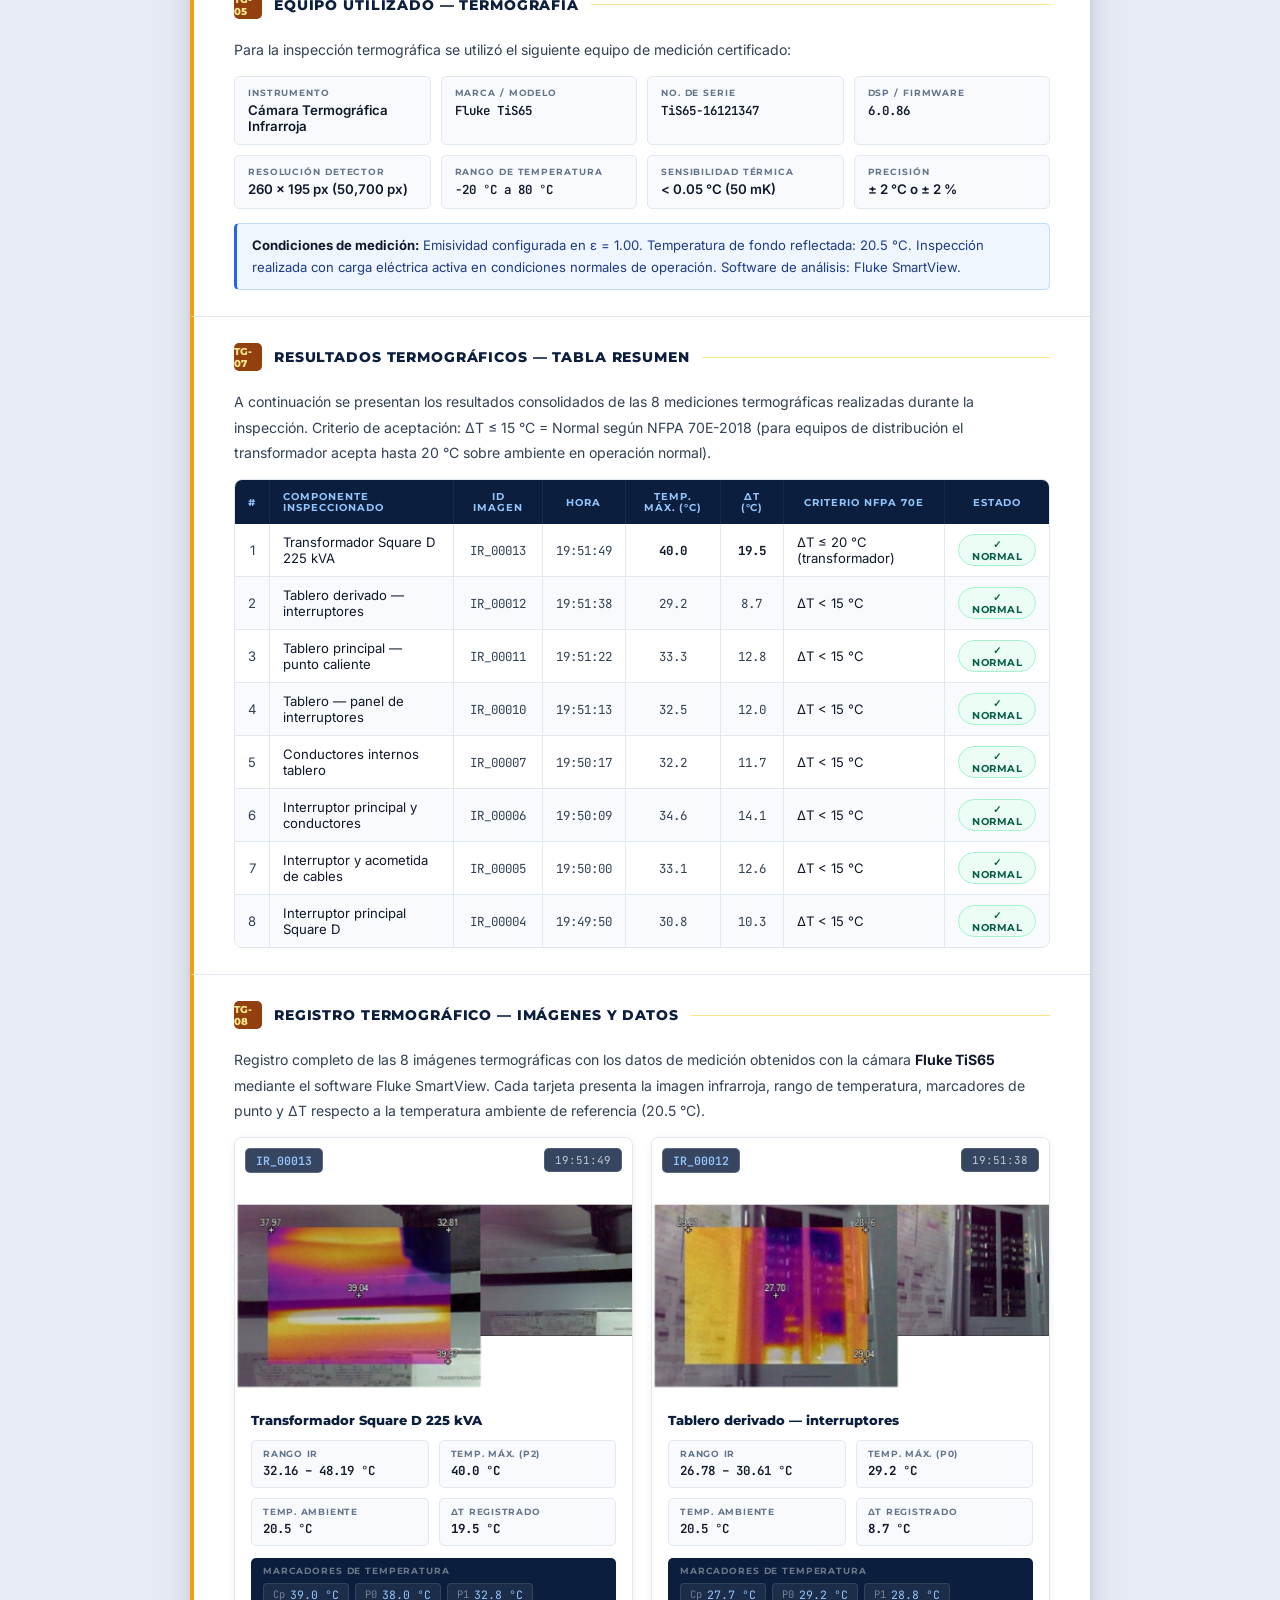
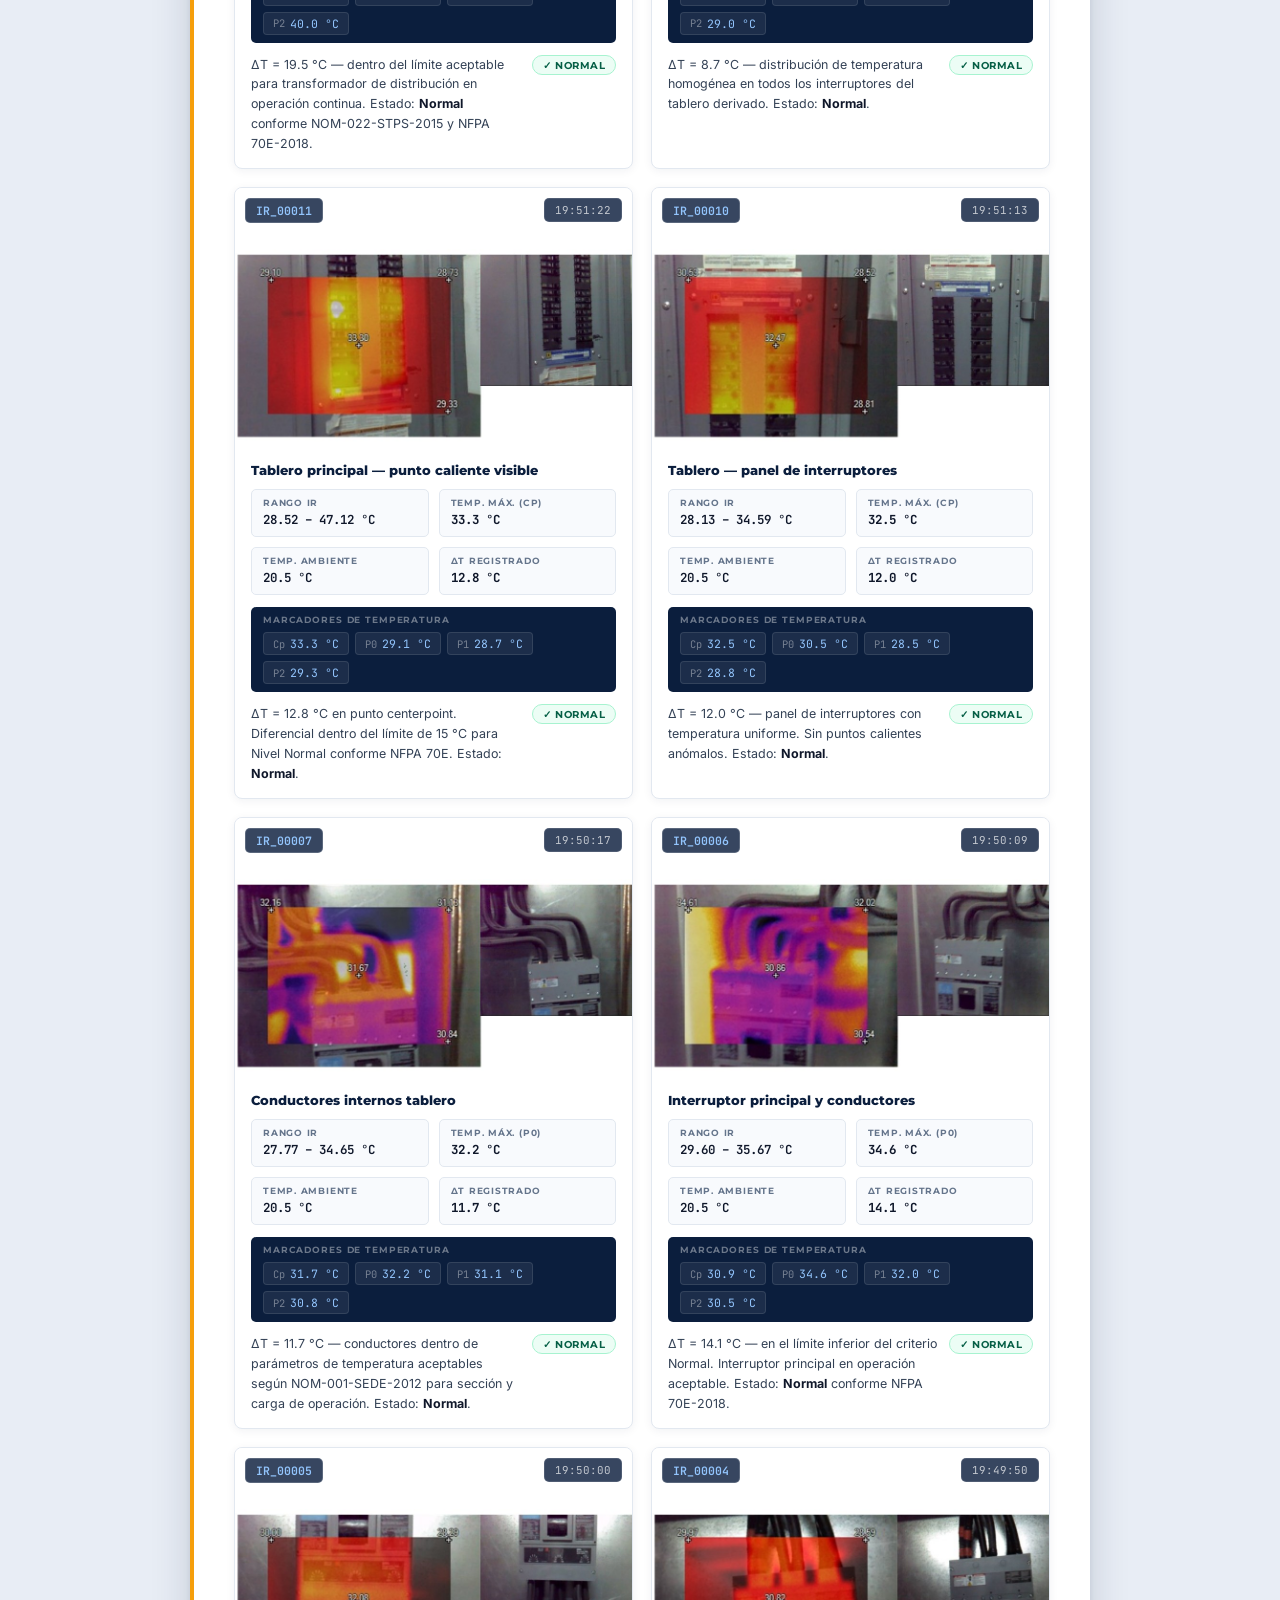
==== commit cc193bda: "Corregir galería de fotos y tabla de resistencias - Galería: object-fit contain + fondo oscuro para " ====
--- a/reporte_tierras/index.html
+++ b/reporte_tierras/index.html
@@ -1060,8 +1060,9 @@
 
     .galeria-item img {
       width: 100%;
-      height: 150px;
-      object-fit: cover;
+      height: 240px;
+      object-fit: contain;
+      background: #111827;
       display: block;
     }
 
@@ -1857,7 +1858,9 @@
       }
 
       .galeria-item img {
-        height: 110px !important;
+        height: 120px !important;
+        object-fit: contain !important;
+        background: #111827 !important;
       }
 
       .galeria-caption {
@@ -2049,7 +2052,7 @@
       .galeria-item img {
         height: 95px !important;
         width: 100% !important;
-        object-fit: cover !important;
+        object-fit: contain !important;
       }
 
       /* ══ 27. FOTO PRINCIPAL — proporción contenida ════════════════ */
@@ -2759,7 +2762,7 @@
         <div class="galeria-item">
           <img src="img/TIERRAPANEL.jpg" loading="lazy"
             alt="Fluke 376 FC sobre cable de tierra de cobre — tablero principal">
-          <div class="galeria-caption"><strong>Fluke 376 FC · Cable tierra</strong><br>Medición en tablero principal
+          <div class="galeria-caption"><strong>Fluke 376 FC · Corriente en cable de tierra</strong><br>Lectura: <strong>~6.0 A</strong> · Cobre desnudo, tablero principal
           </div>
         </div>
         <div class="galeria-item">
@@ -2784,8 +2787,7 @@
         </div>
         <div class="galeria-item">
           <img src="img/PANEL3.jpg" loading="lazy" alt="Fluke 376 FC con iFlex — lectura ~34 A">
-          <div class="galeria-caption"><strong>Fluke 376 FC iFlex · Corriente</strong><br>Lectura: <strong>~34
-              A</strong></div>
+          <div class="galeria-caption"><strong>Fluke 376 FC iFlex · Corriente tablero</strong><br>Lectura: <strong>34.8 A</strong></div>
         </div>
         <div class="galeria-item">
           <img src="img/1Y2PANEL.jpg" loading="lazy" alt="Fluke 376 FC — voltaje fase 1-2 ~473 V">
@@ -2804,12 +2806,11 @@
         </div>
         <div class="galeria-item">
           <img src="img/ENCHUFEMUL.jpg" loading="lazy" alt="Fluke 376 FC — voltaje ~125 V">
-          <div class="galeria-caption"><strong>Fluke 376 FC · Voltaje fase-neutro</strong><br>Lectura: <strong>~125
-              V</strong></div>
+          <div class="galeria-caption"><strong>Fluke 376 FC · Voltaje fase-neutro</strong><br>Lectura: <strong>125 V CA</strong> · Normal en sistema 220/127 V</div>
         </div>
         <div class="galeria-item">
           <img src="img/ENCHUFE2.jpg" loading="lazy" alt="Fluke 376 FC — voltaje ~127 V">
-          <div class="galeria-caption"><strong>Fluke 376 FC · Voltaje</strong><br>Lectura: <strong>~127 V</strong></div>
+          <div class="galeria-caption"><strong>Fluke 376 FC · Voltaje fase-neutro</strong><br>Lectura: <strong>124 V</strong> · Contacto en área operativa</div>
         </div>
         <div class="galeria-item">
           <img src="img/PANELHIG1.jpg" loading="lazy" alt="Fluke 376 FC con iFlex — lectura ~65 A en tablero principal">
@@ -2818,23 +2819,19 @@
         </div>
         <div class="galeria-item">
           <img src="img/PANELHIG2.jpg" loading="lazy" alt="Fluke 376 FC — medición en tablero">
-          <div class="galeria-caption"><strong>Fluke 376 FC · Medición tablero</strong><br>Medición adicional en tablero
-          </div>
+          <div class="galeria-caption"><strong>Fluke 376 FC iFlex · Corriente tablero principal</strong><br>Lectura: <strong>69 A</strong></div>
         </div>
         <div class="galeria-item">
           <img src="img/PANELHIG3.jpg" loading="lazy" alt="Fluke 376 FC — medición en tablero">
-          <div class="galeria-caption"><strong>Fluke 376 FC · Medición tablero</strong><br>Medición adicional en tablero
-          </div>
+          <div class="galeria-caption"><strong>Fluke 376 FC iFlex · Corriente tablero principal</strong><br>Lectura: <strong>72 A</strong></div>
         </div>
         <div class="galeria-item">
           <img src="img/PANELRIG2.jpg" loading="lazy" alt="Fluke 376 FC — medición en tablero derivado">
-          <div class="galeria-caption"><strong>Fluke 376 FC · Tablero derivado</strong><br>Medición en tablero derivado
-          </div>
+          <div class="galeria-caption"><strong>Fluke 376 FC · Corriente tablero derivado</strong><br>Lectura: <strong>41 A</strong></div>
         </div>
         <div class="galeria-item">
           <img src="img/PANELRIG3.jpg" loading="lazy" alt="Fluke 376 FC — medición en tablero derivado">
-          <div class="galeria-caption"><strong>Fluke 376 FC · Tablero derivado</strong><br>Medición en tablero derivado
-          </div>
+          <div class="galeria-caption"><strong>Fluke 376 FC · Corriente tablero derivado</strong><br>Lectura: <strong>45.5 A</strong></div>
         </div>
         <div class="galeria-item">
           <img src="img/PANELRIGH1.jpg" loading="lazy" alt="Fluke 376 FC — corriente ~45 A en tablero derivado">
@@ -3530,16 +3527,23 @@
       <td class="mono">${d.max} Ω</td>
       <td>
         <select class="sel-estado" onchange="onSelEstado(this, ${i})" aria-label="Estado medición ${d.n}">
-          <option value="pend">— Pendiente —</option>
-          <option value="ok">✓ Cumple</option>
-          <option value="mal">✗ No cumple</option>
+          <option value="pend" ${`${d.estado === "pend" ? "selected" : ""}`}>— Pendiente —</option>
+          <option value="ok" ${`${d.estado === "ok" ? "selected" : ""}`}>✓ Cumple</option>
+          <option value="mal" ${`${d.estado === "mal" ? "selected" : ""}`}>✗ No cumple</option>
         </select>
-        <span class="badge b-wait sel-print-badge" style="display:none" id="badge-print-${i}">— Pendiente —</span>
+        <span class="${d.estado==="ok" ? "badge b-ok" : d.estado==="mal" ? "badge b-mal" : "badge b-wait"} sel-print-badge" style="display:none" id="badge-print-${i}">${d.estado==="ok" ? "✓ Cumple" : d.estado==="mal" ? "✗ No cumple" : "— Pendiente —"}</span>
       </td>
       <td class="l mono">${d.norma}</td>
     </tr>`).join("");
     }
     renderTablas();
+    // Preselect badge text on initial render
+    resistencia.forEach((d, i) => {
+      if (d.estado !== 'pend') {
+        const sel = document.querySelector(`#fila-r-${i} .sel-estado`);
+        if (sel) onSelEstado(sel, i);
+      }
+    });
 
     function onSelEstado(sel, idx) {
       sel.className = "sel-estado";
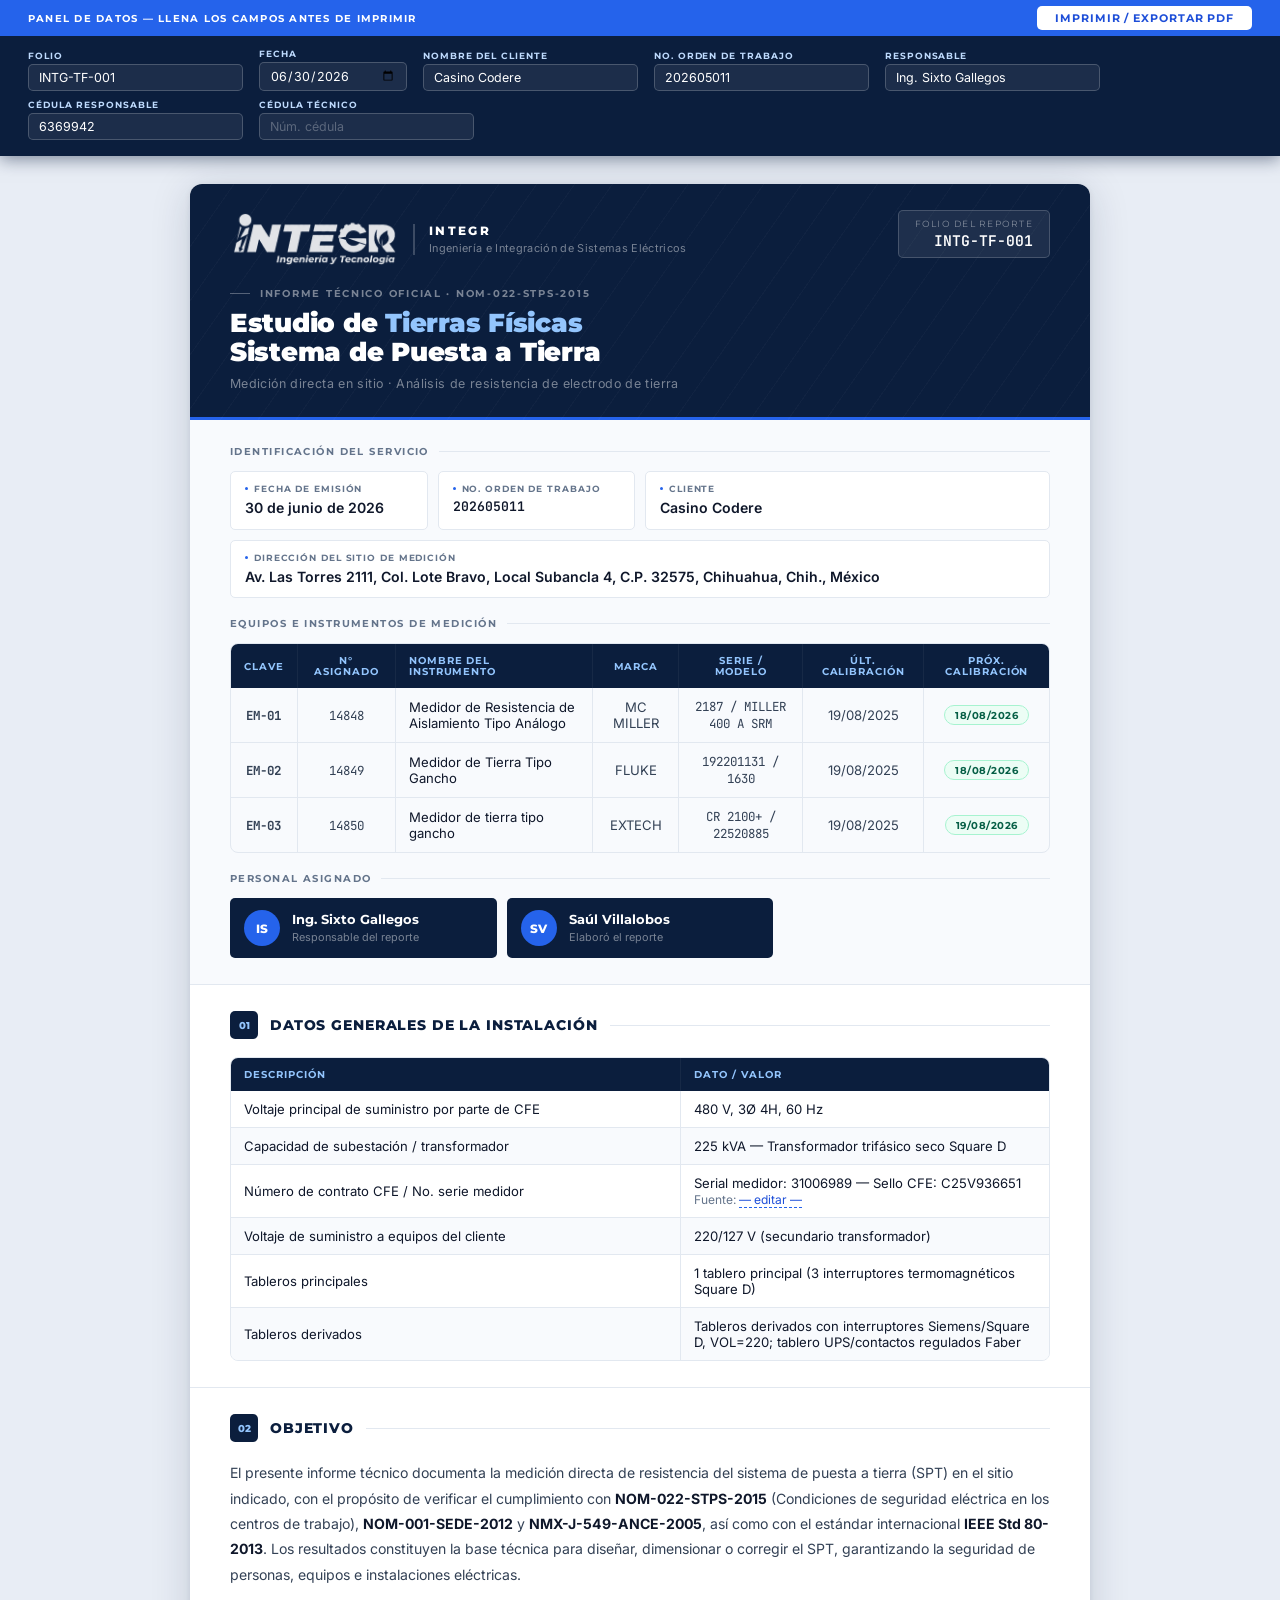
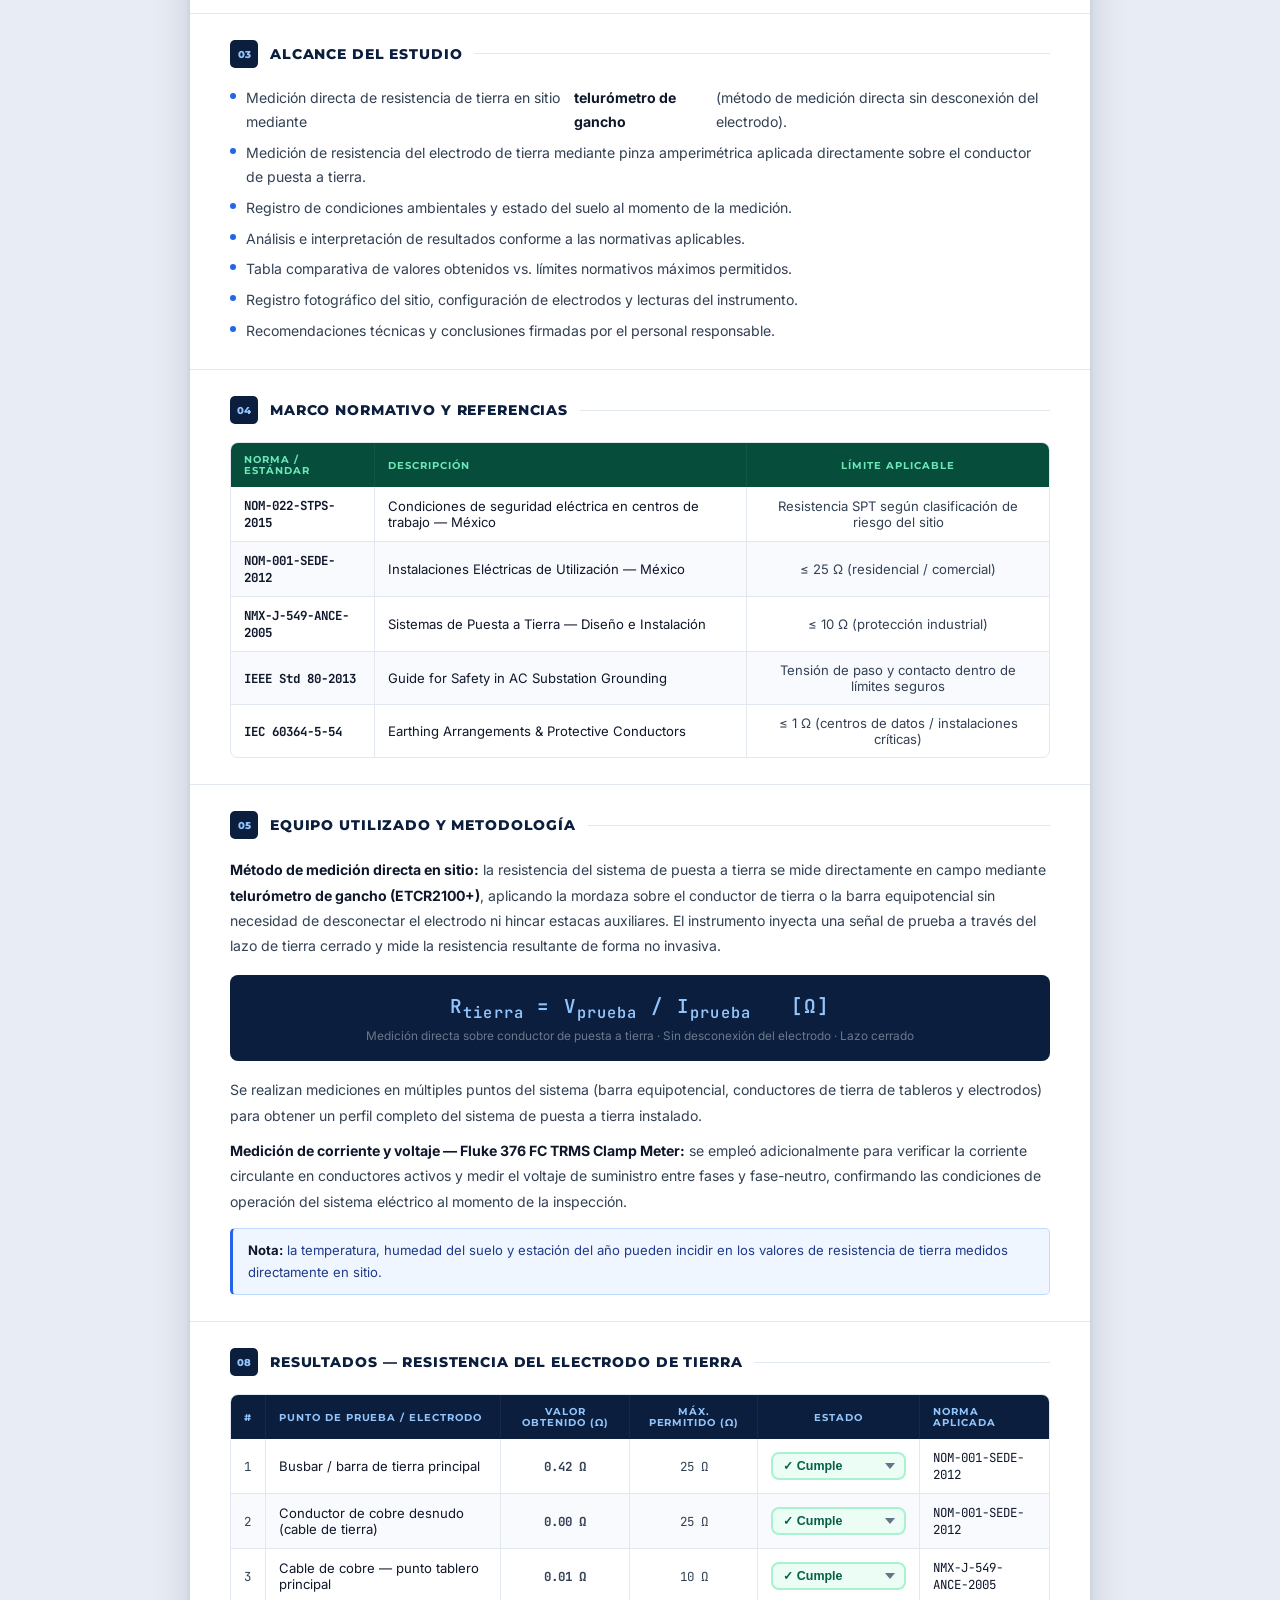
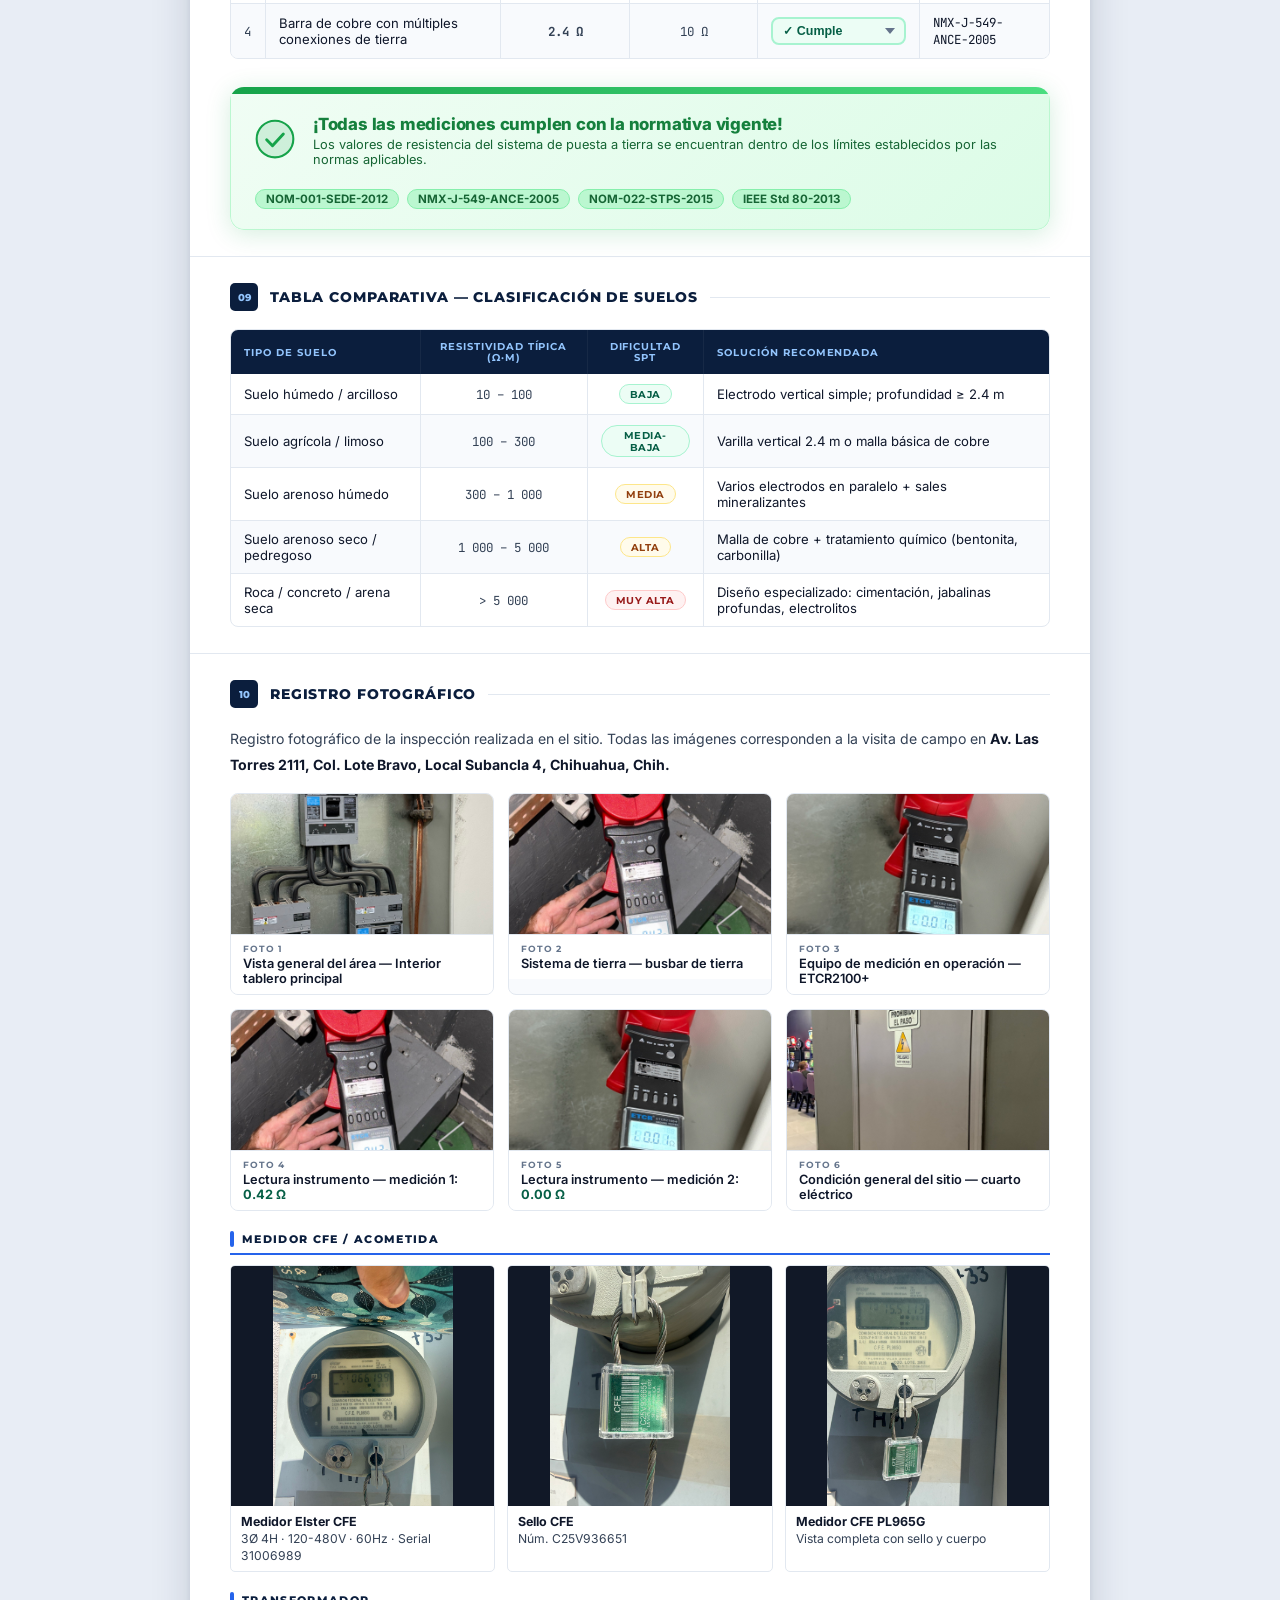
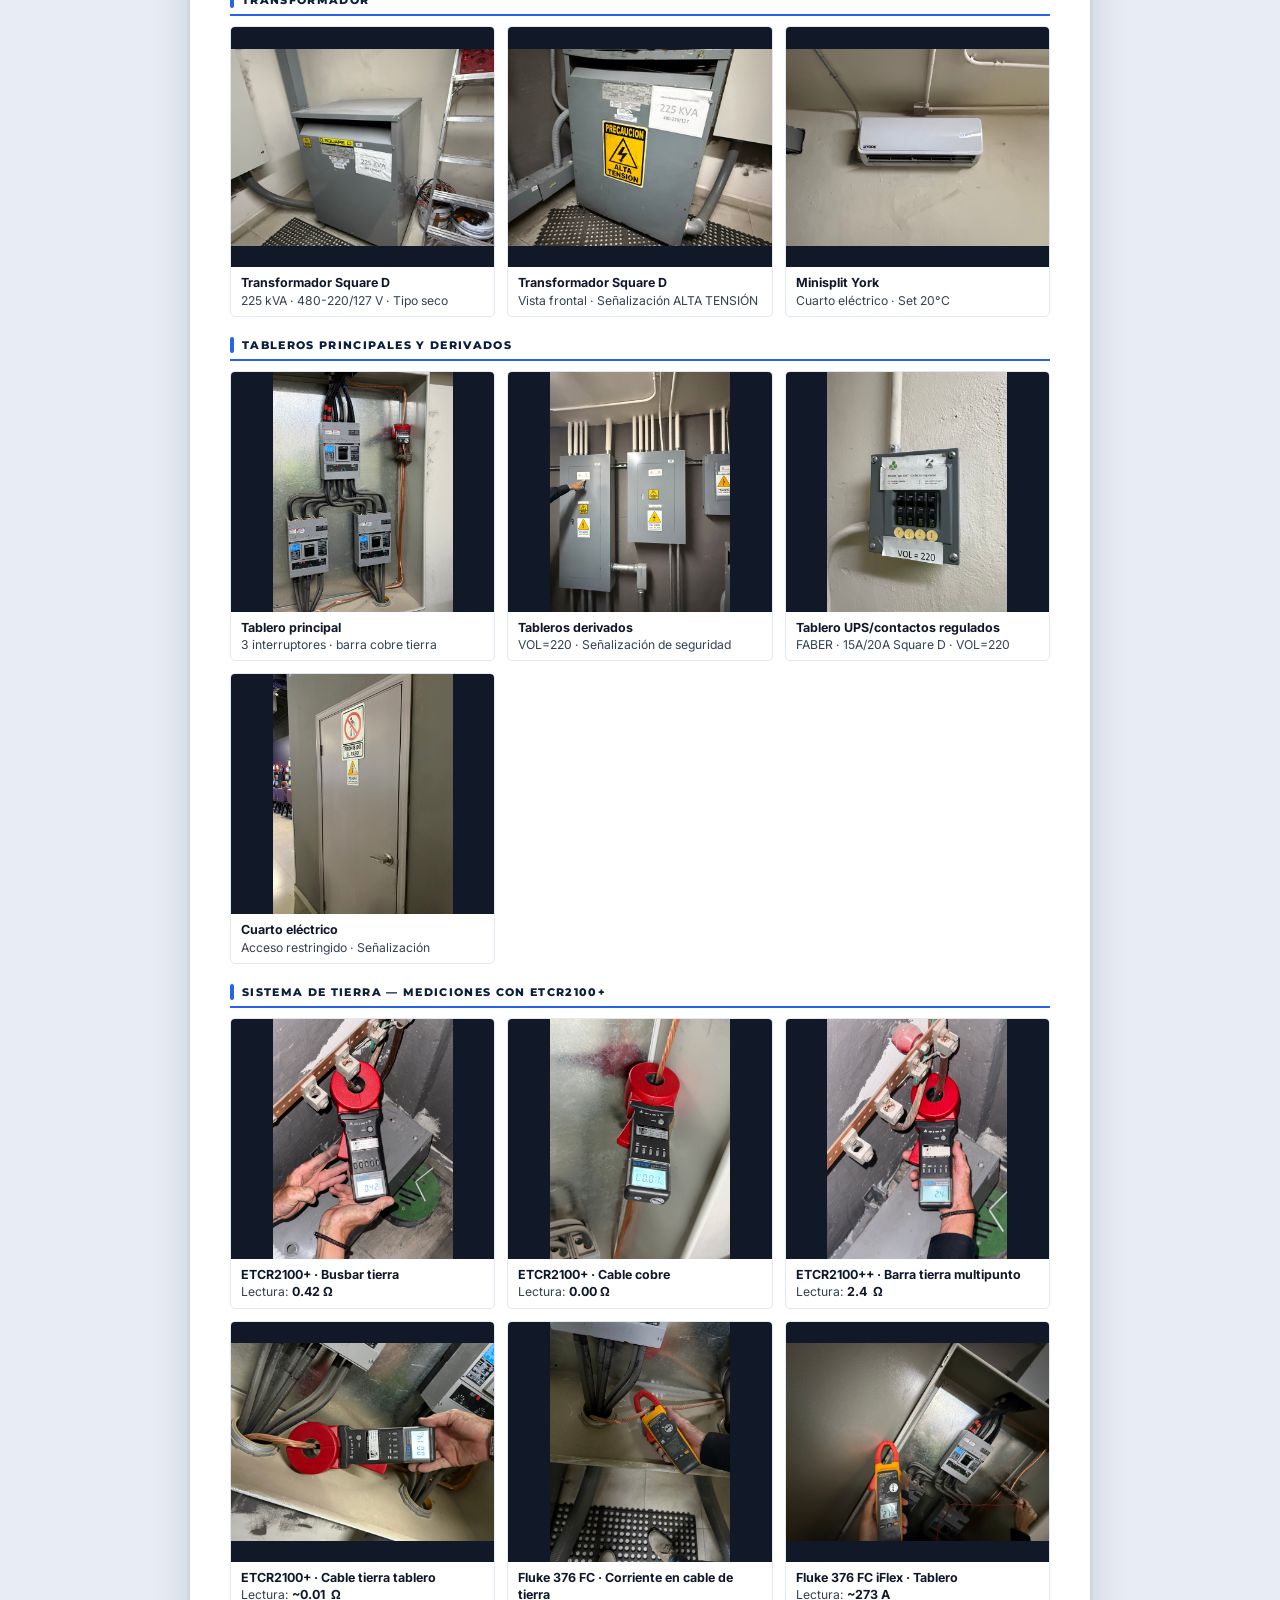
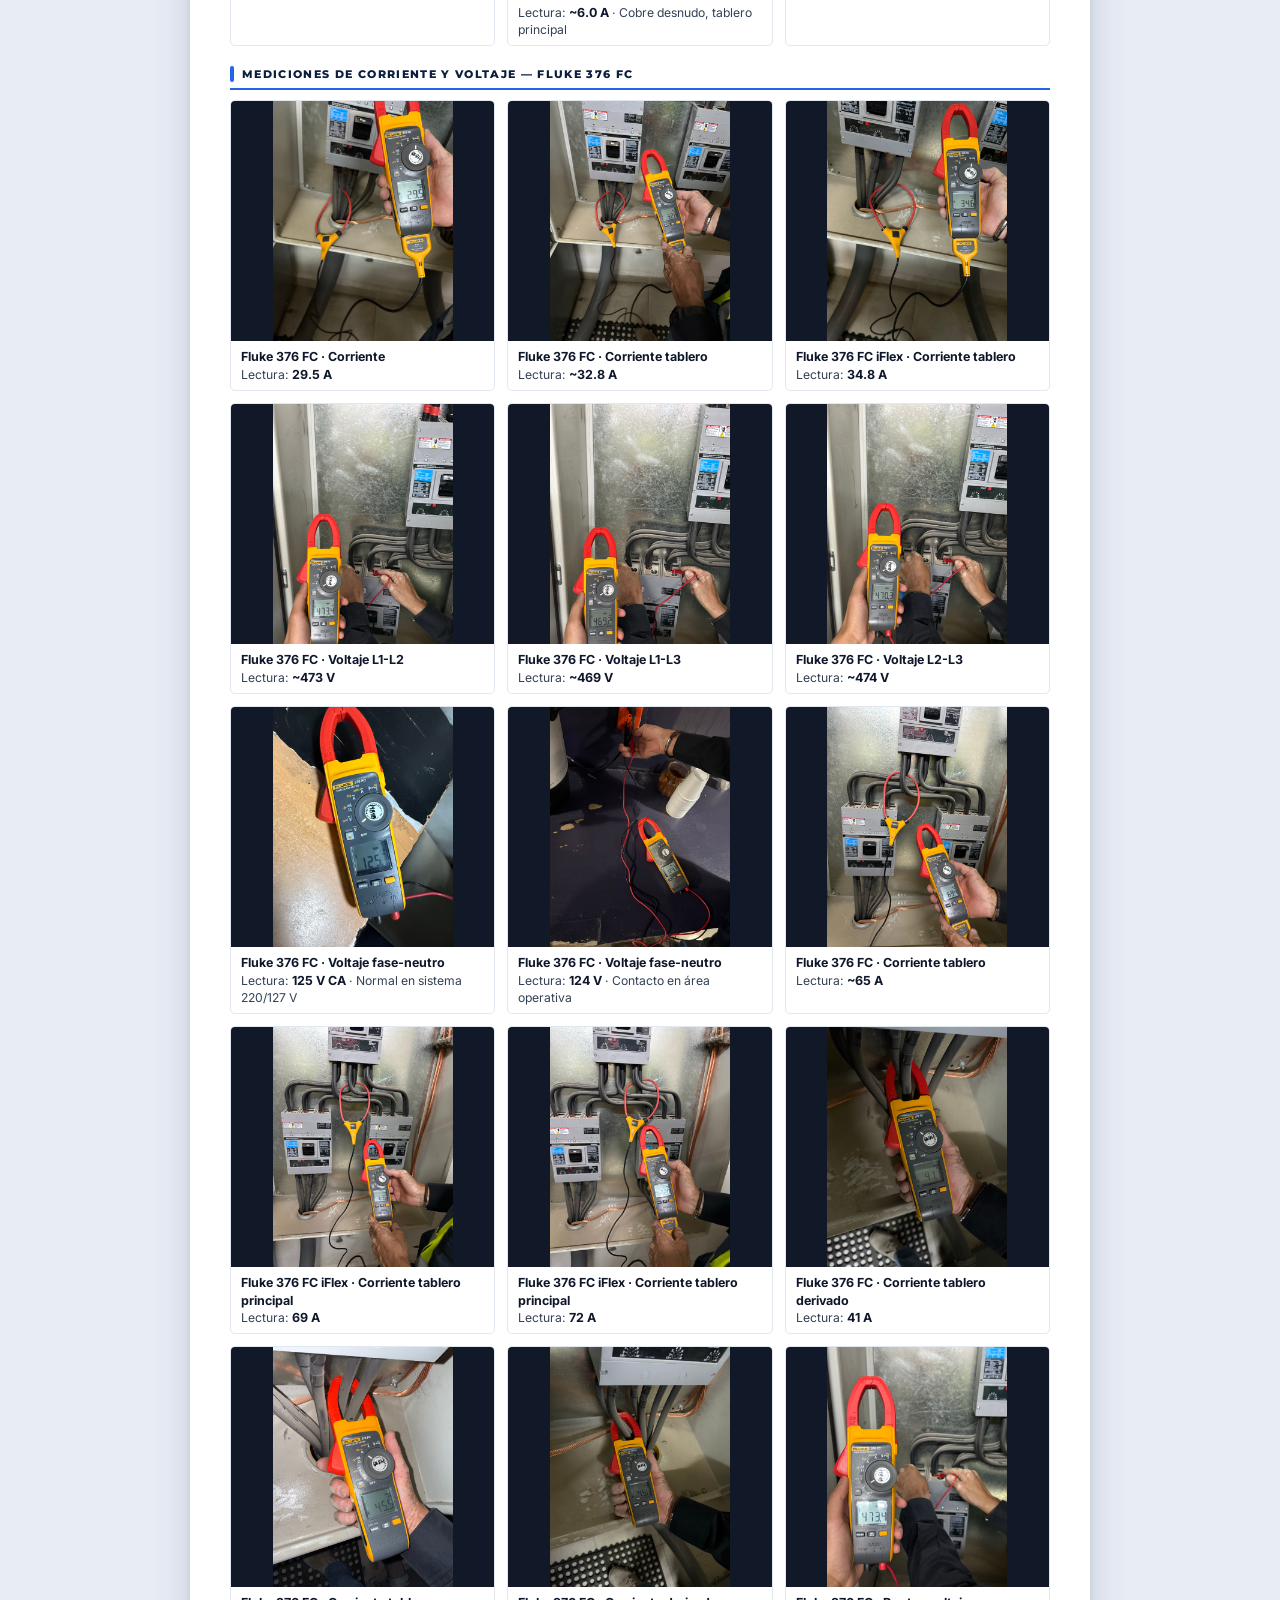
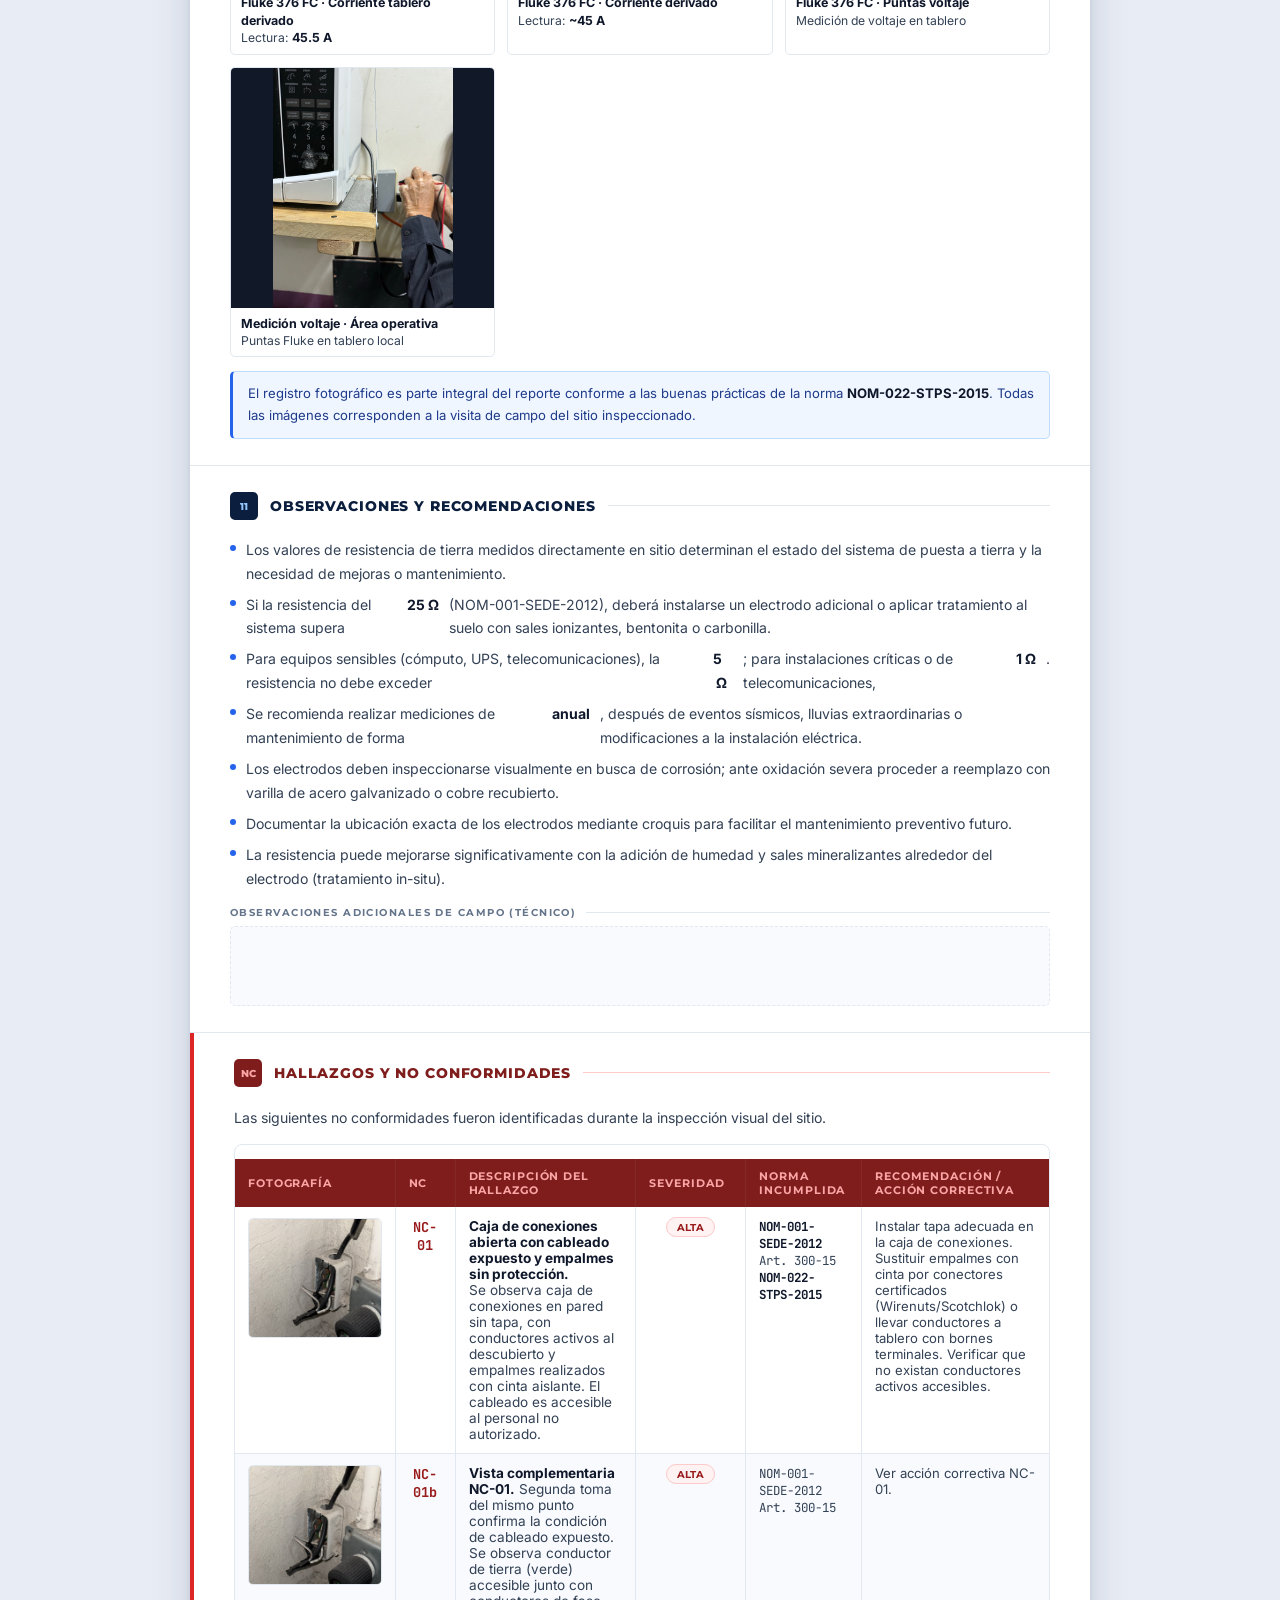
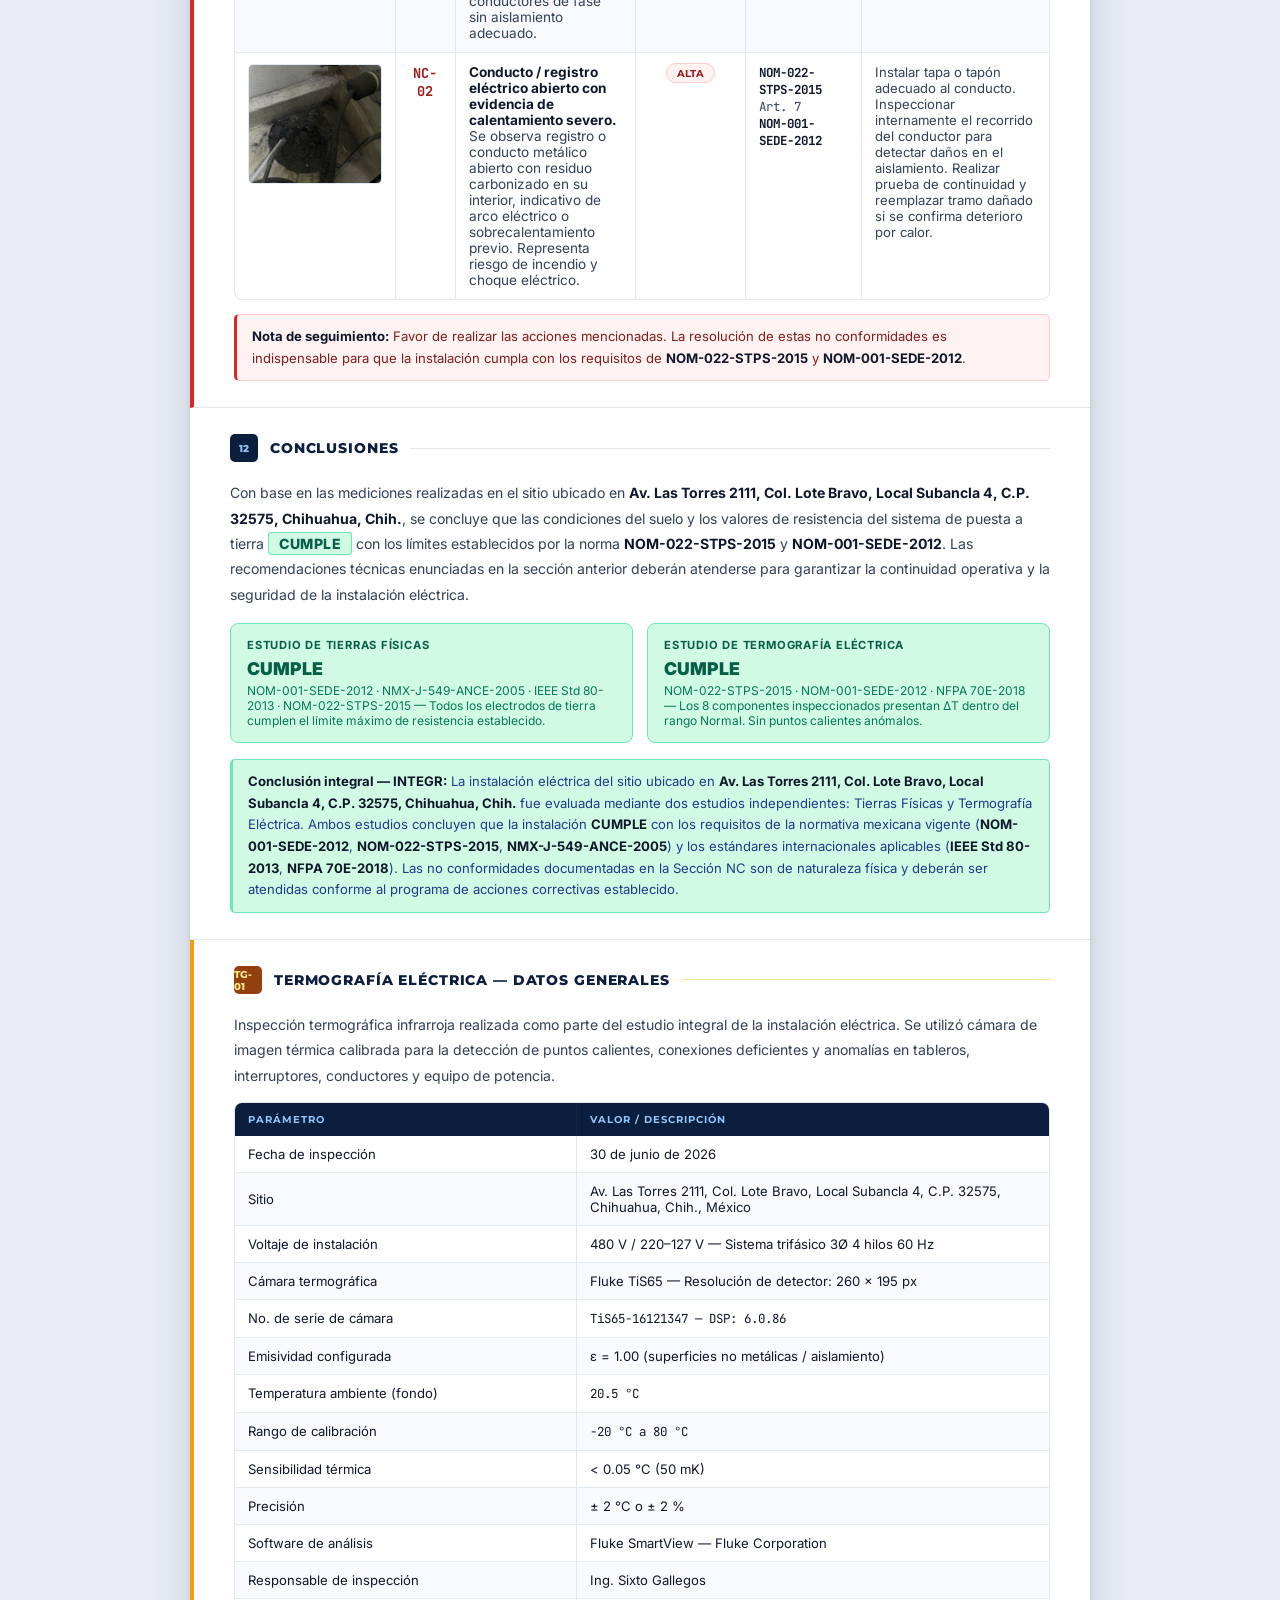
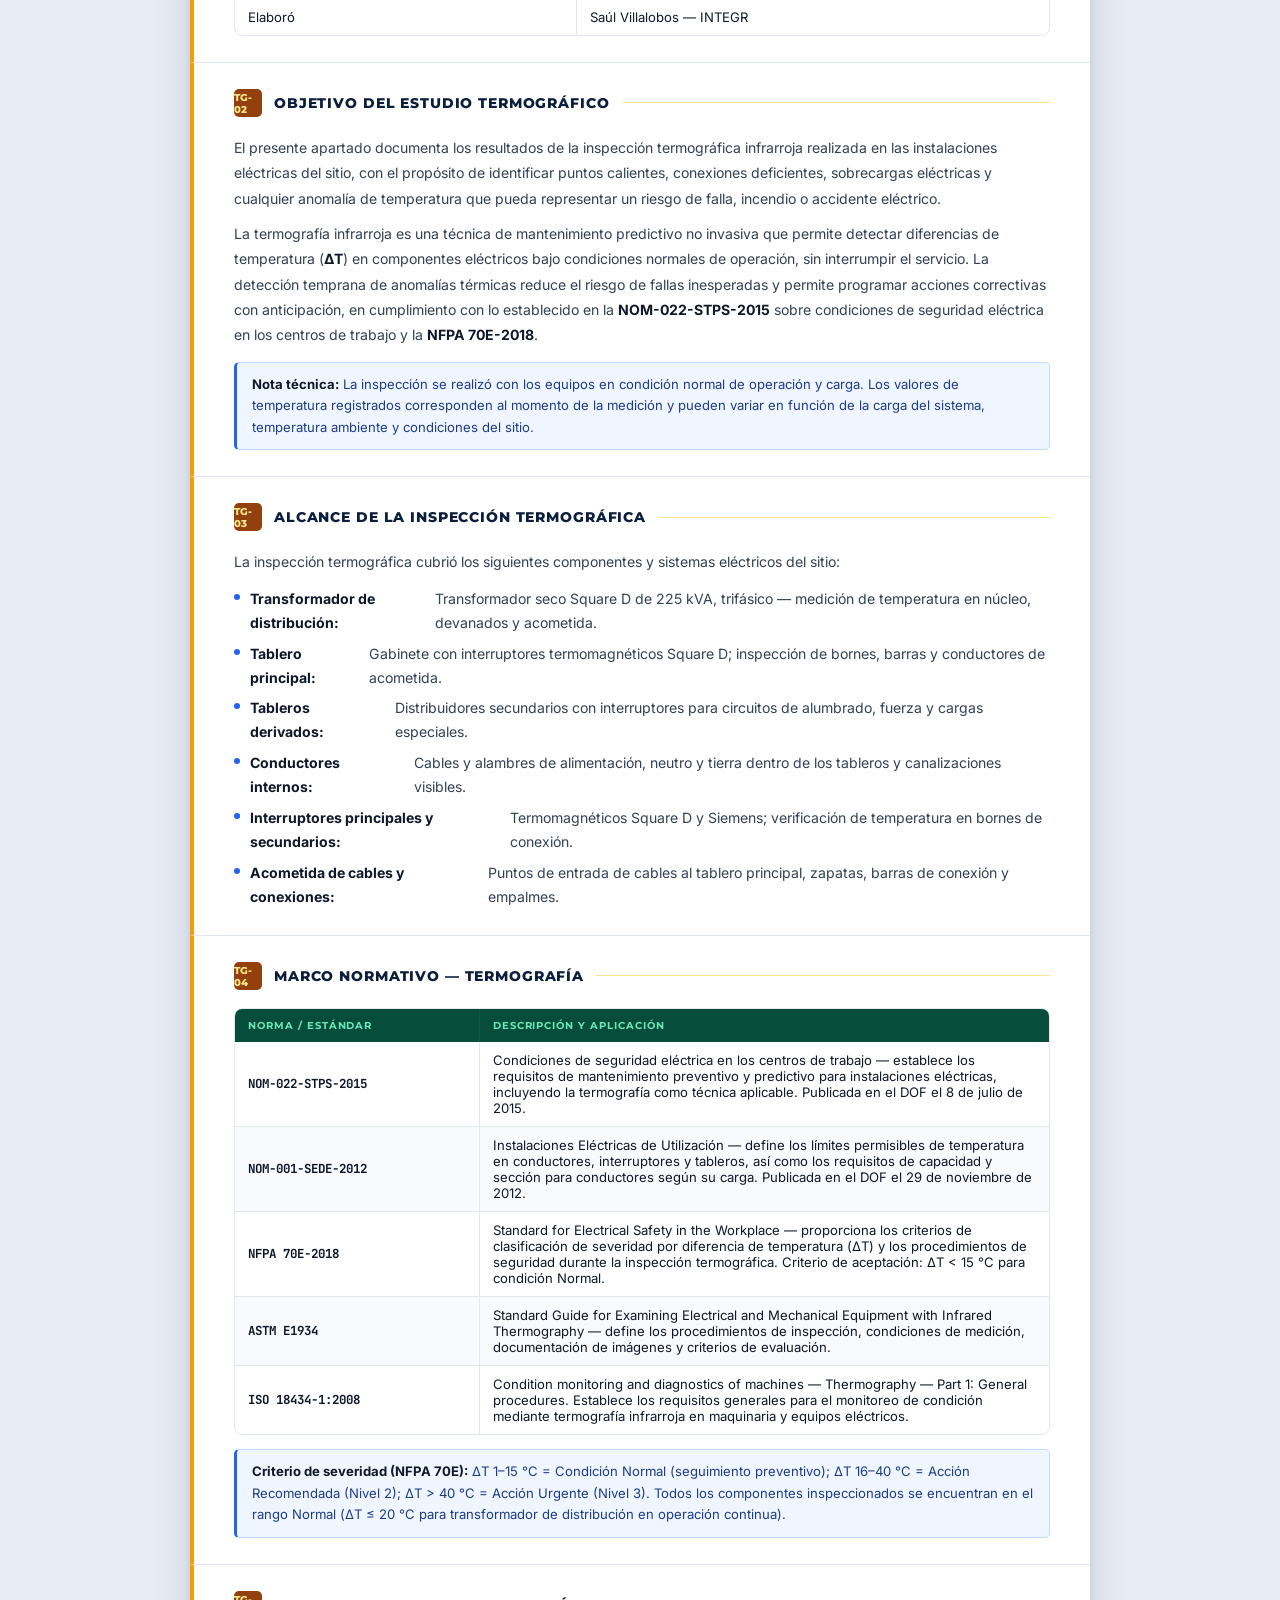
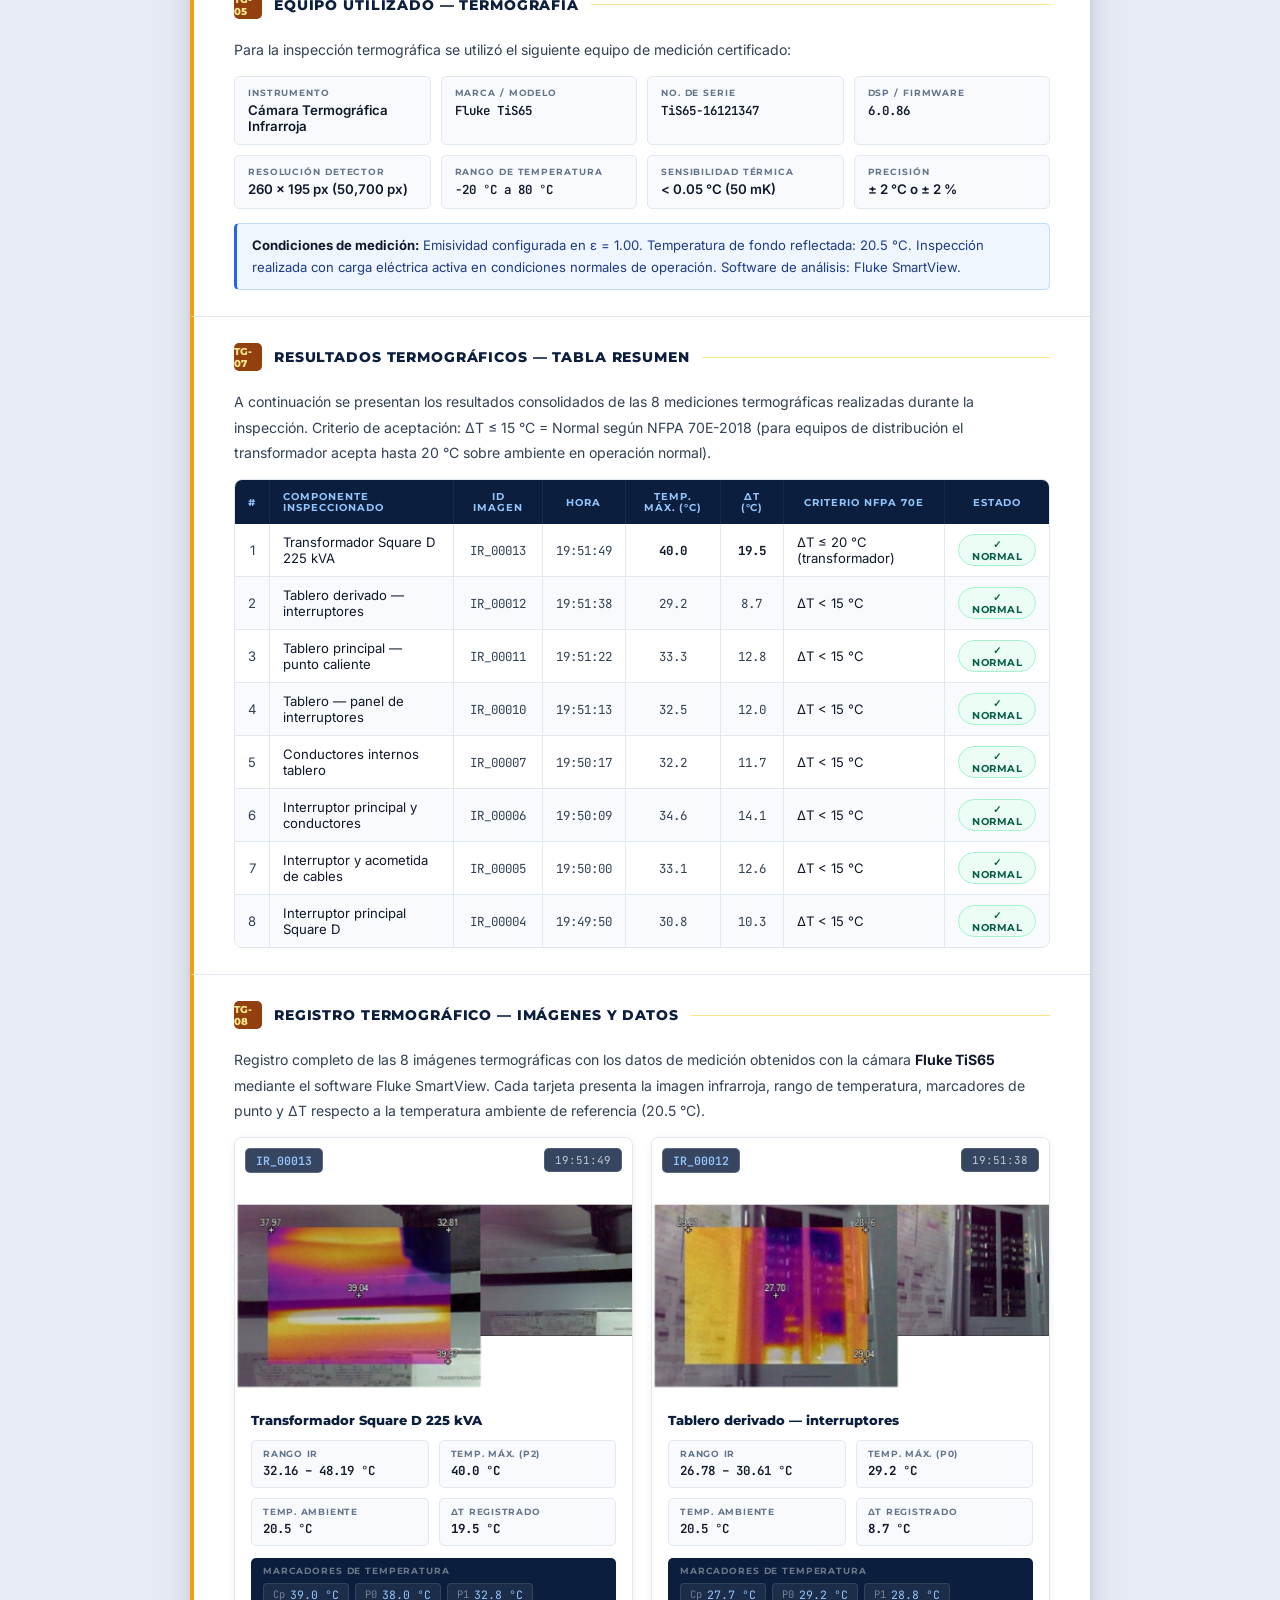
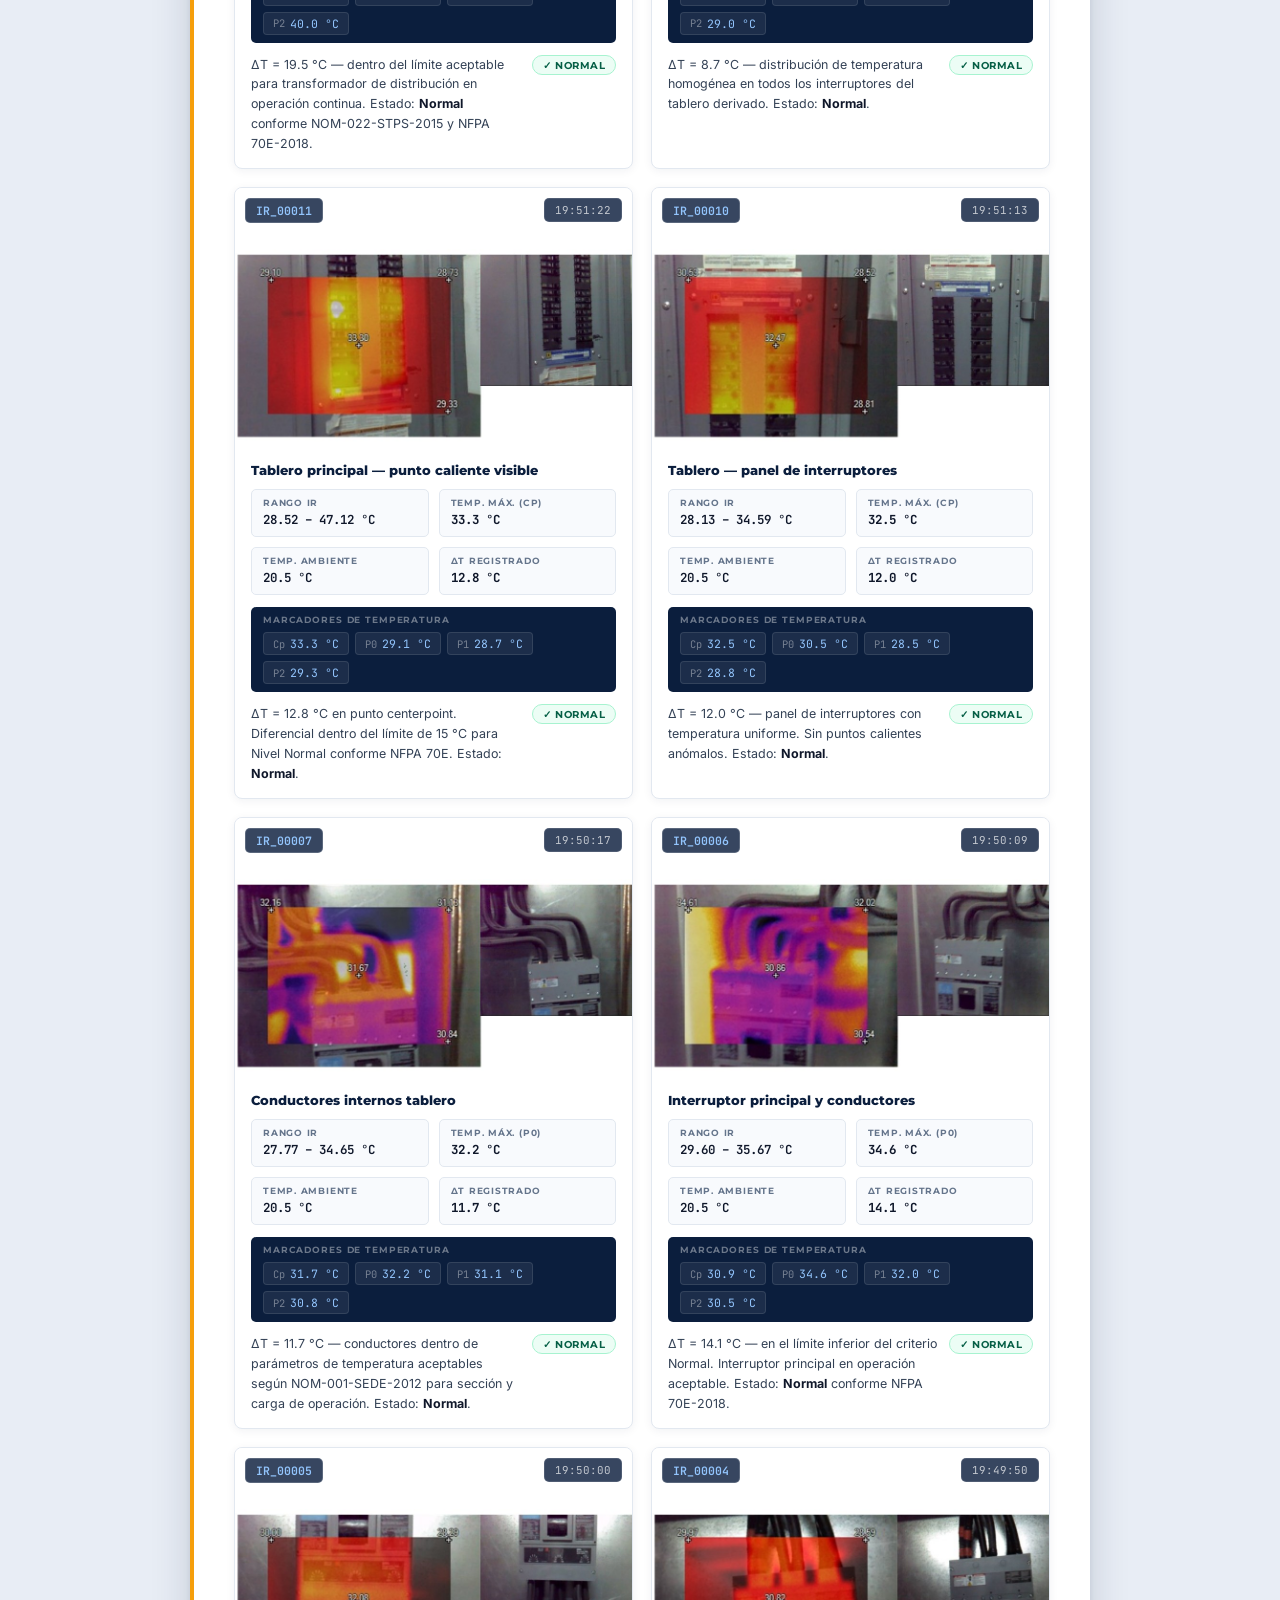
==== commit 328279fe: "Correcciones finales del editor: fechas, cédulas y certificación UVIE - Fecha actualizada a 30 de ju" ====
--- a/reporte_tierras/index.html
+++ b/reporte_tierras/index.html
@@ -2159,7 +2159,7 @@
       </div>
       <div class="ep-group">
         <label>Fecha</label>
-        <input id="i-fecha" type="date" value="2026-05-30" />
+        <input id="i-fecha" type="date" value="2026-06-30" />
       </div>
       <div class="ep-group">
         <label>Nombre del cliente</label>
@@ -2175,7 +2175,7 @@
       </div>
       <div class="ep-group">
         <label>Cédula responsable</label>
-        <input id="i-ced-resp" placeholder="Núm. cédula" />
+        <input id="i-ced-resp" placeholder="Núm. cédula" value="6369942" />
       </div>
       <div class="ep-group">
         <label>Cédula técnico</label>
@@ -3043,7 +3043,7 @@
         <table>
           <thead><tr><th class="l" style="width:42%">Parámetro</th><th class="l">Valor / Descripción</th></tr></thead>
           <tbody>
-            <tr><td class="l">Fecha de inspección</td><td class="l">15 de diciembre de 2018</td></tr>
+            <tr><td class="l">Fecha de inspección</td><td class="l">30 de junio de 2026</td></tr>
             <tr><td class="l">Sitio</td><td class="l">Av. Las Torres 2111, Col. Lote Bravo, Local Subancla 4, C.P. 32575, Chihuahua, Chih., México</td></tr>
             <tr><td class="l">Voltaje de instalación</td><td class="l">480 V / 220–127 V — Sistema trifásico 3Ø 4 hilos 60 Hz</td></tr>
             <tr><td class="l">Cámara termográfica</td><td class="l">Fluke TiS65 — Resolución de detector: 260 × 195 px</td></tr>
@@ -3441,7 +3441,7 @@
         <div class="sec-rule" style="background:#FDE68A"></div>
       </div>
       <p>
-        Con base en la inspección termográfica realizada el <strong>15 de diciembre de 2018</strong> en las instalaciones eléctricas ubicadas en <strong>Av. Las Torres 2111, Col. Lote Bravo, Local Subancla 4, C.P. 32575, Chihuahua, Chih., México</strong>, se concluye que los componentes inspeccionados — transformador, tableros principal y derivados, interruptores y conductores — <strong>se encontraron dentro de los parámetros térmicos aceptables</strong> definidos por la normativa vigente.
+        Con base en la inspección termográfica realizada el <strong>30 de junio de 2026</strong> en las instalaciones eléctricas ubicadas en <strong>Av. Las Torres 2111, Col. Lote Bravo, Local Subancla 4, C.P. 32575, Chihuahua, Chih., México</strong>, se concluye que los componentes inspeccionados — transformador, tableros principal y derivados, interruptores y conductores — <strong>se encontraron dentro de los parámetros térmicos aceptables</strong> definidos por la normativa vigente.
       </p>
       <p>
         Los 8 puntos de medición registraron diferencias de temperatura (ΔT) de entre <strong>8.7 °C y 19.5 °C</strong> sobre la temperatura ambiente de referencia (20.5&nbsp;°C), todos dentro del criterio Normal establecido por <strong>NFPA 70E-2018</strong> (ΔT ≤ 15 °C para distribución; ΔT ≤ 20 °C para transformadores en operación continua). No se detectaron puntos calientes, conexiones resistivas anómalas ni sobrecargas eléctricas en ningún componente inspeccionado.
@@ -3465,6 +3465,42 @@
       </div>
     </div>
 
+
+    <!-- ── CERTIFICACIÓN UVIE + NOTA DIPLOMA ── -->
+    <div class="sec" style="border-left:4px solid #1D4ED8;margin-top:0">
+      <div class="sec-head">
+        <div class="sec-num" style="background:#1D4ED8;color:#DBEAFE">UV</div>
+        <div class="sec-title">Certificación UVIE y Documentación Adjunta</div>
+        <div class="sec-rule" style="background:#BFDBFE"></div>
+      </div>
+
+      <div style="background:#EFF6FF;border:1.5px solid #BFDBFE;border-radius:8px;padding:18px 22px;margin-bottom:18px">
+        <div style="font-size:.75rem;font-weight:800;text-transform:uppercase;letter-spacing:.08em;color:#1D4ED8;margin-bottom:8px">Declaración de Certificación Oficial</div>
+        <p style="margin:0;font-size:.95rem;line-height:1.7;color:#1e293b">
+          Este reporte es realizado por una <strong>UVIE certificada núm. 769</strong>
+          (Unidad Verificadora de Instalaciones Eléctricas), autorizada por la
+          <strong>Secretaría de Energía (SENER)</strong> conforme a lo establecido en el
+          <strong>Reglamento de la Ley del Servicio Público de Energía Eléctrica</strong> y la
+          <strong>NOM-001-SEDE-2012</strong>. La presente verificación tiene validez oficial para
+          los efectos legales y normativos correspondientes.
+        </p>
+      </div>
+
+      <div style="background:#FEF3C7;border:1.5px solid #FCD34D;border-radius:8px;padding:16px 20px;display:flex;align-items:flex-start;gap:14px">
+        <div style="font-size:1.6rem;line-height:1;margin-top:2px">📎</div>
+        <div>
+          <div style="font-weight:800;font-size:.82rem;text-transform:uppercase;letter-spacing:.06em;color:#92400E;margin-bottom:5px">Documentación adjunta requerida</div>
+          <p style="margin:0;font-size:.85rem;color:#78350F;line-height:1.6">
+            Se debe adjuntar al presente reporte el <strong>Diploma / Certificado oficial de la
+            UVIE núm. 769</strong>, el cual se encuentra en la carpeta de documentación
+            correspondiente al final del expediente. Dicho documento es parte integral e
+            inseparable de este informe técnico y deberá ser presentado junto con el reporte
+            ante cualquier autoridad o cliente que lo solicite.
+          </p>
+        </div>
+      </div>
+    </div>
+
     <!-- FIRMAS -->
     <div class="firma-section">
       <div class="section-lbl">Validación y firmas autorizadas</div>
@@ -3476,6 +3512,7 @@
           <div class="firma-nombre" id="o-firma-resp">Ing. Sixto Gallegos</div>
           <div class="firma-cargo">Responsable del Reporte</div>
           <div class="firma-ced" id="o-ced-resp">Cédula / Reg.: —</div>
+          <div class="firma-ced" style="margin-top:2px">Cédula Termógrafo: <strong>250605</strong></div>
         </div>
         <div class="firma-card">
           <div class="firma-space">
@@ -3618,7 +3655,7 @@
       ["i-cliente", v => [["o-cliente", v]]],
       ["i-ot", v => [["o-ot", v]]],
       ["i-responsable", v => [["o-responsable", v || "Ing.Sixto Gallegos"], ["o-firma-resp", v || "Sixto Gallegos"], ["o-avatar-resp", ini(v || "Ing. Sixto Gallegos")]]],
-      ["i-ced-resp", v => [["o-ced-resp", v ? `Cédula: ${v}` : "Cédula / Reg.: —"]]],
+      ["i-ced-resp", v => [["o-ced-resp", v ? `Cédula Ing.: ${v}` : "Cédula / Reg.: —"]]],
       ["i-ced-tec", v => [["o-ced-tec", v ? `Cédula: ${v}` : "Cédula / Reg.: —"]]],
     ];
 
